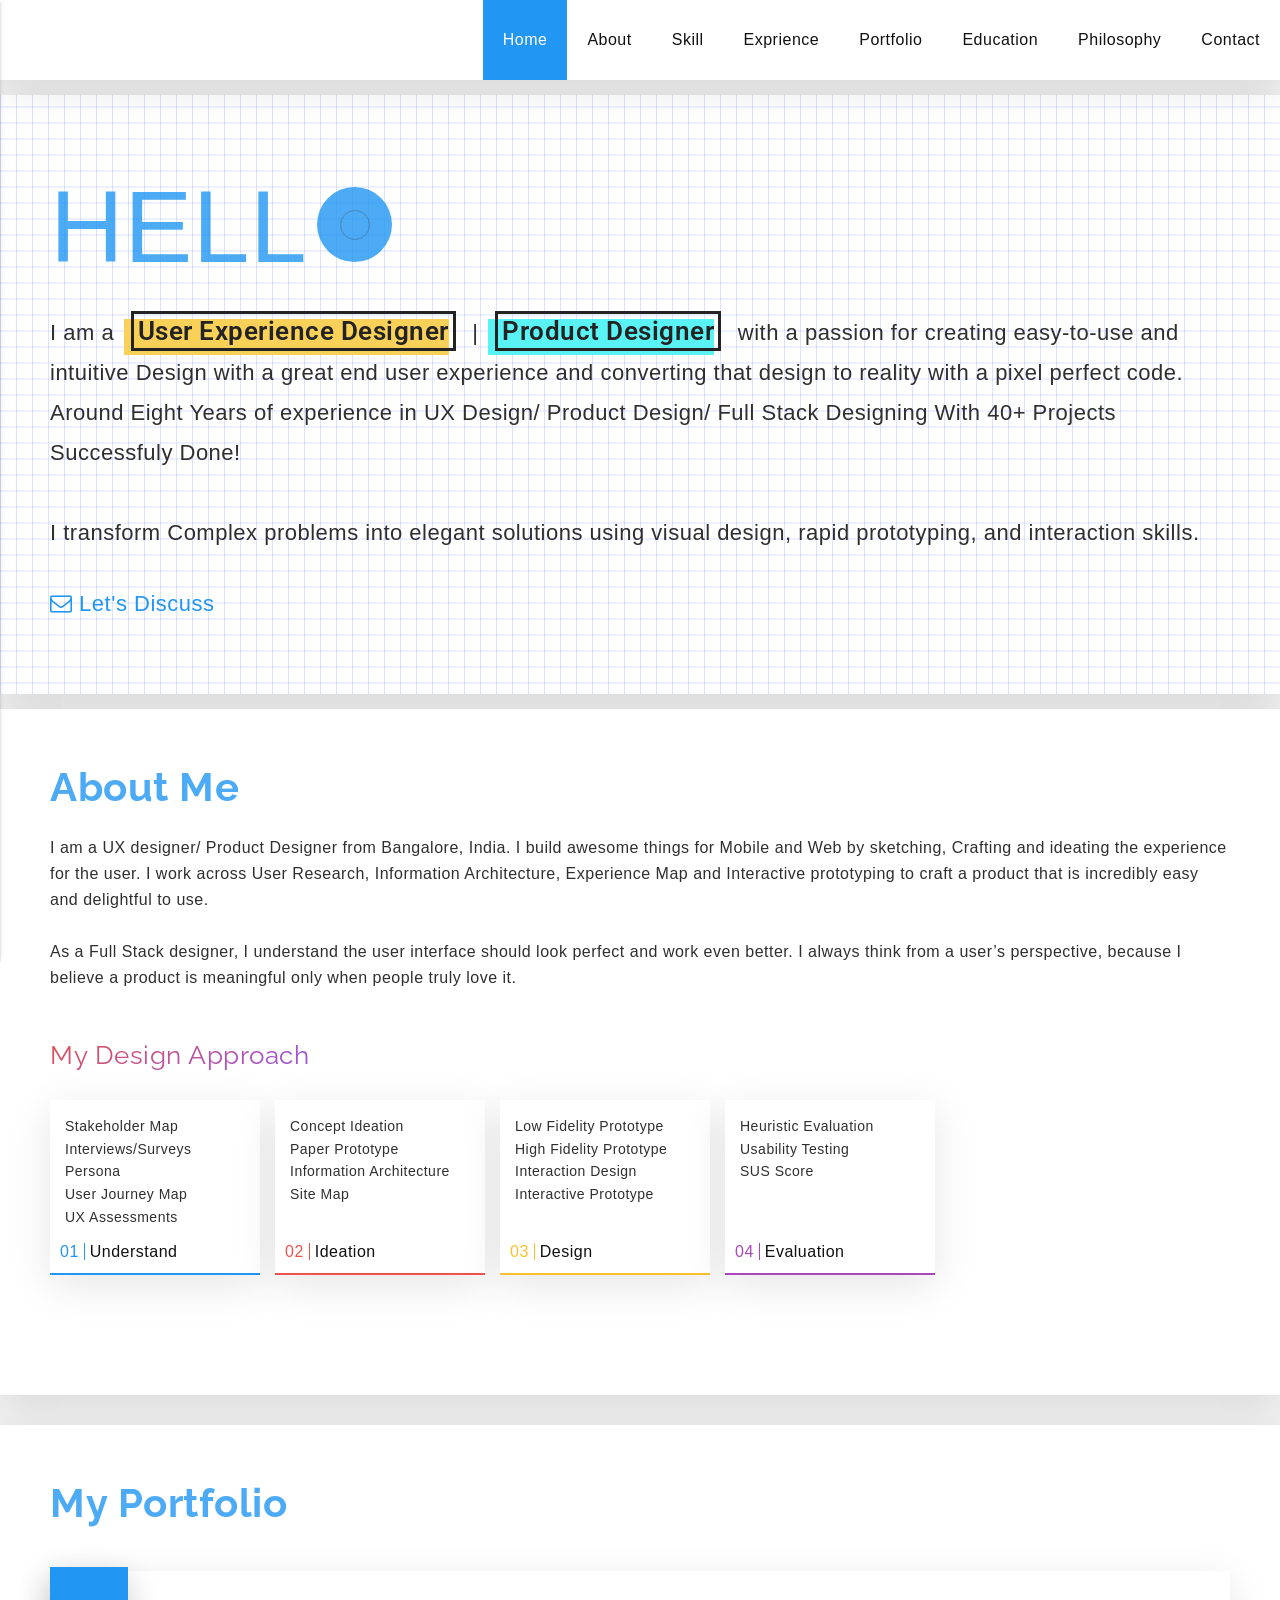
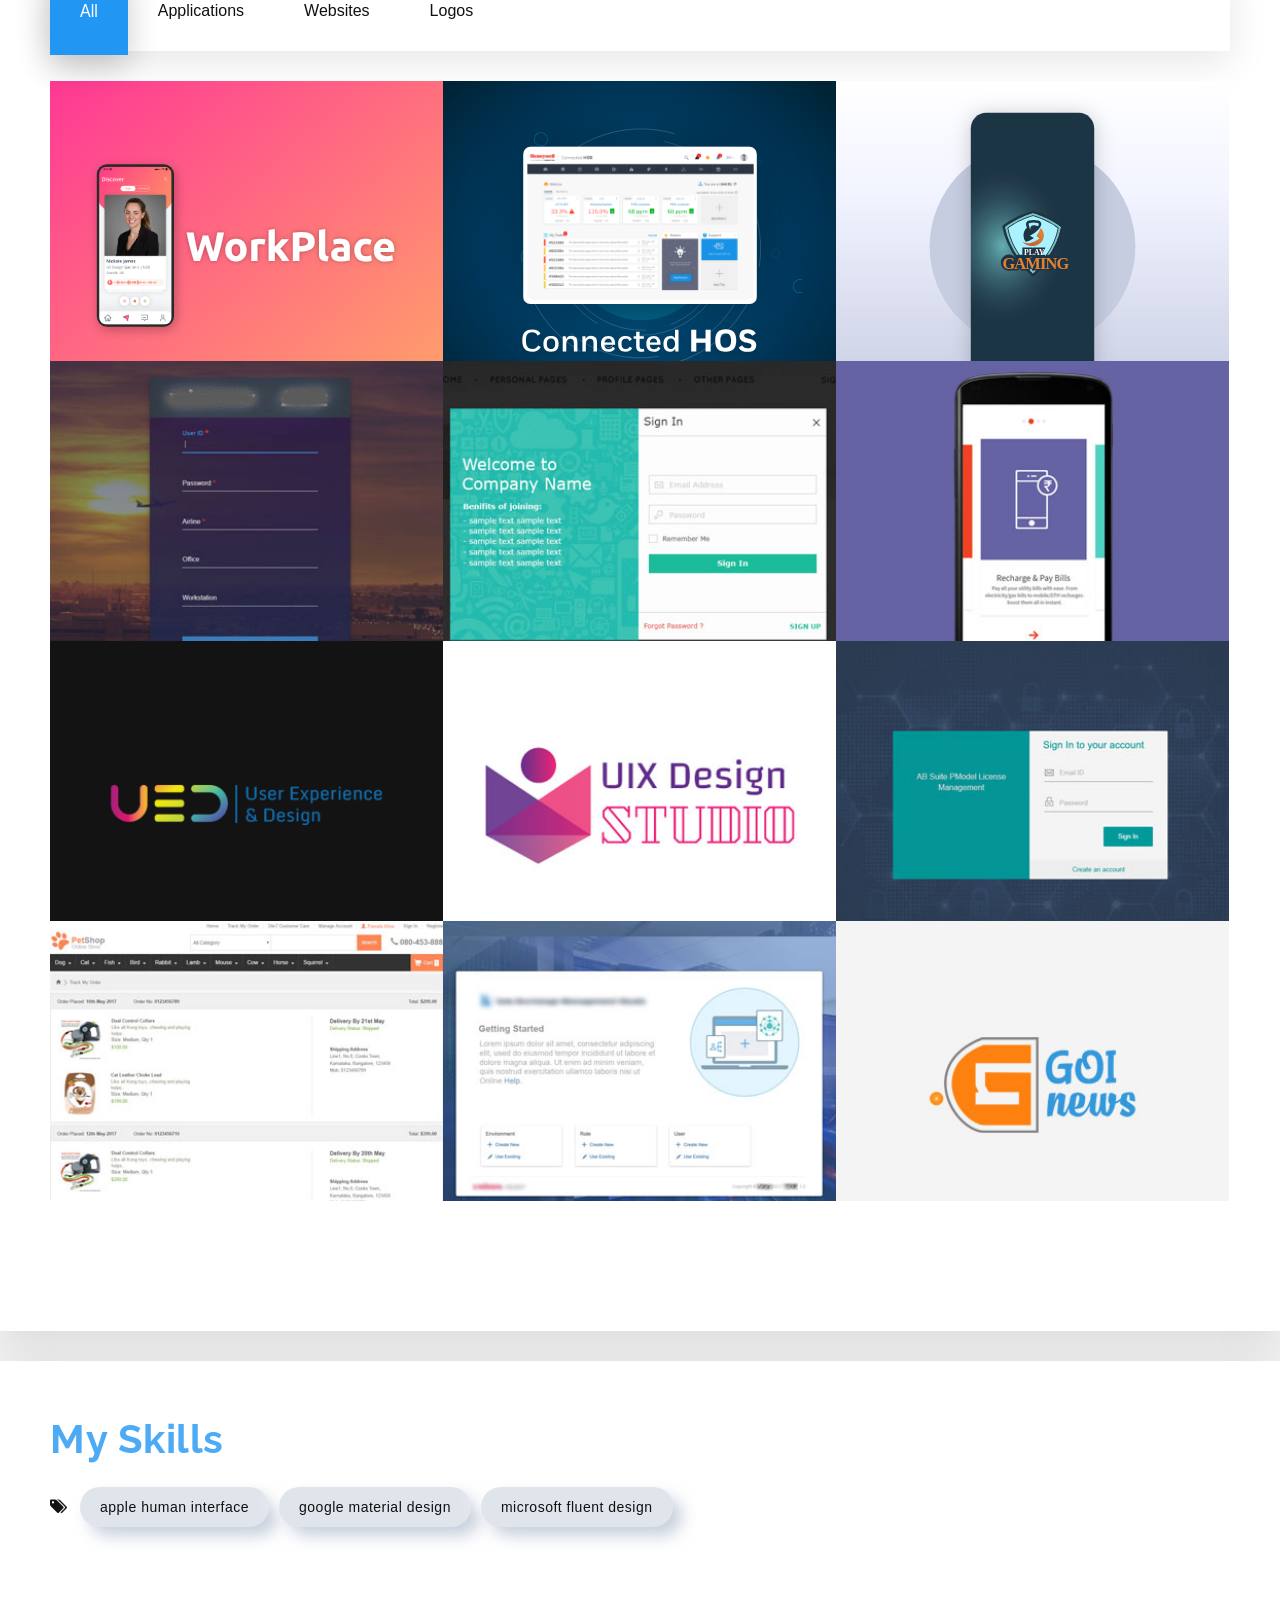
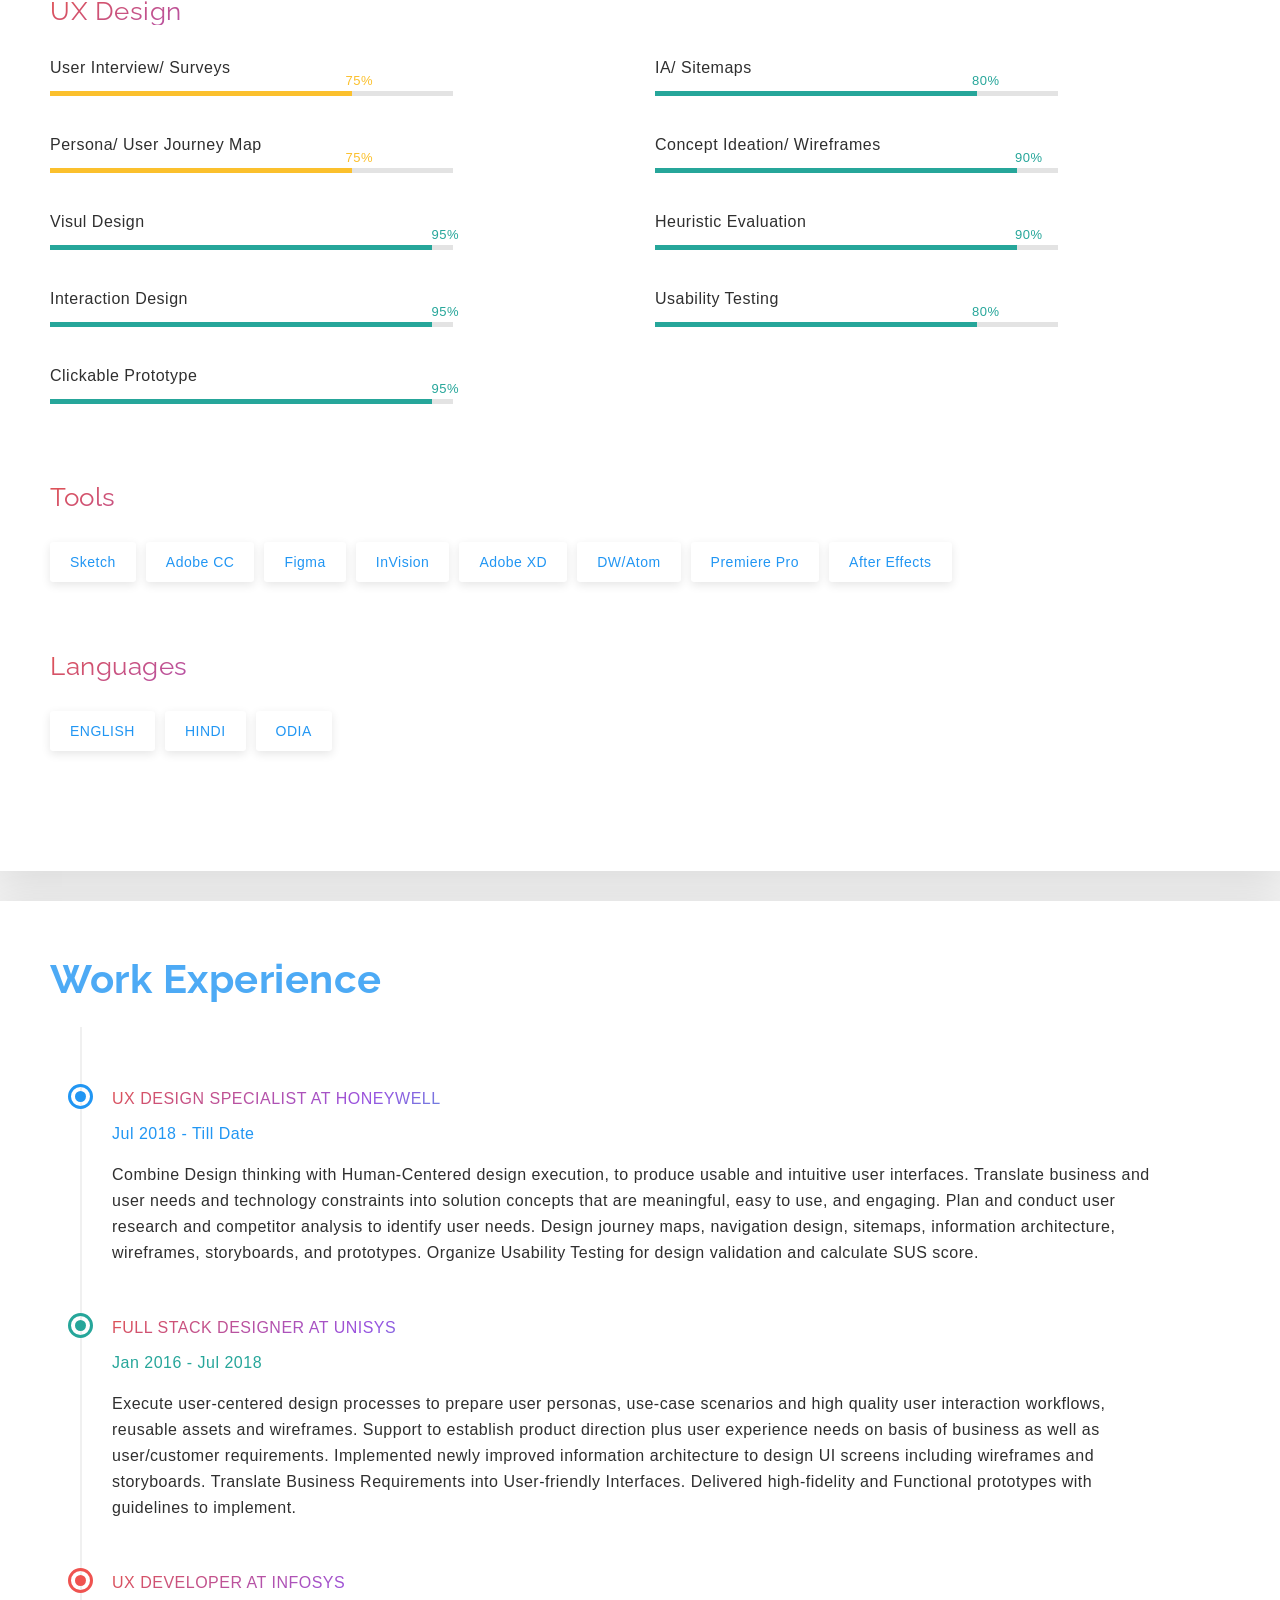
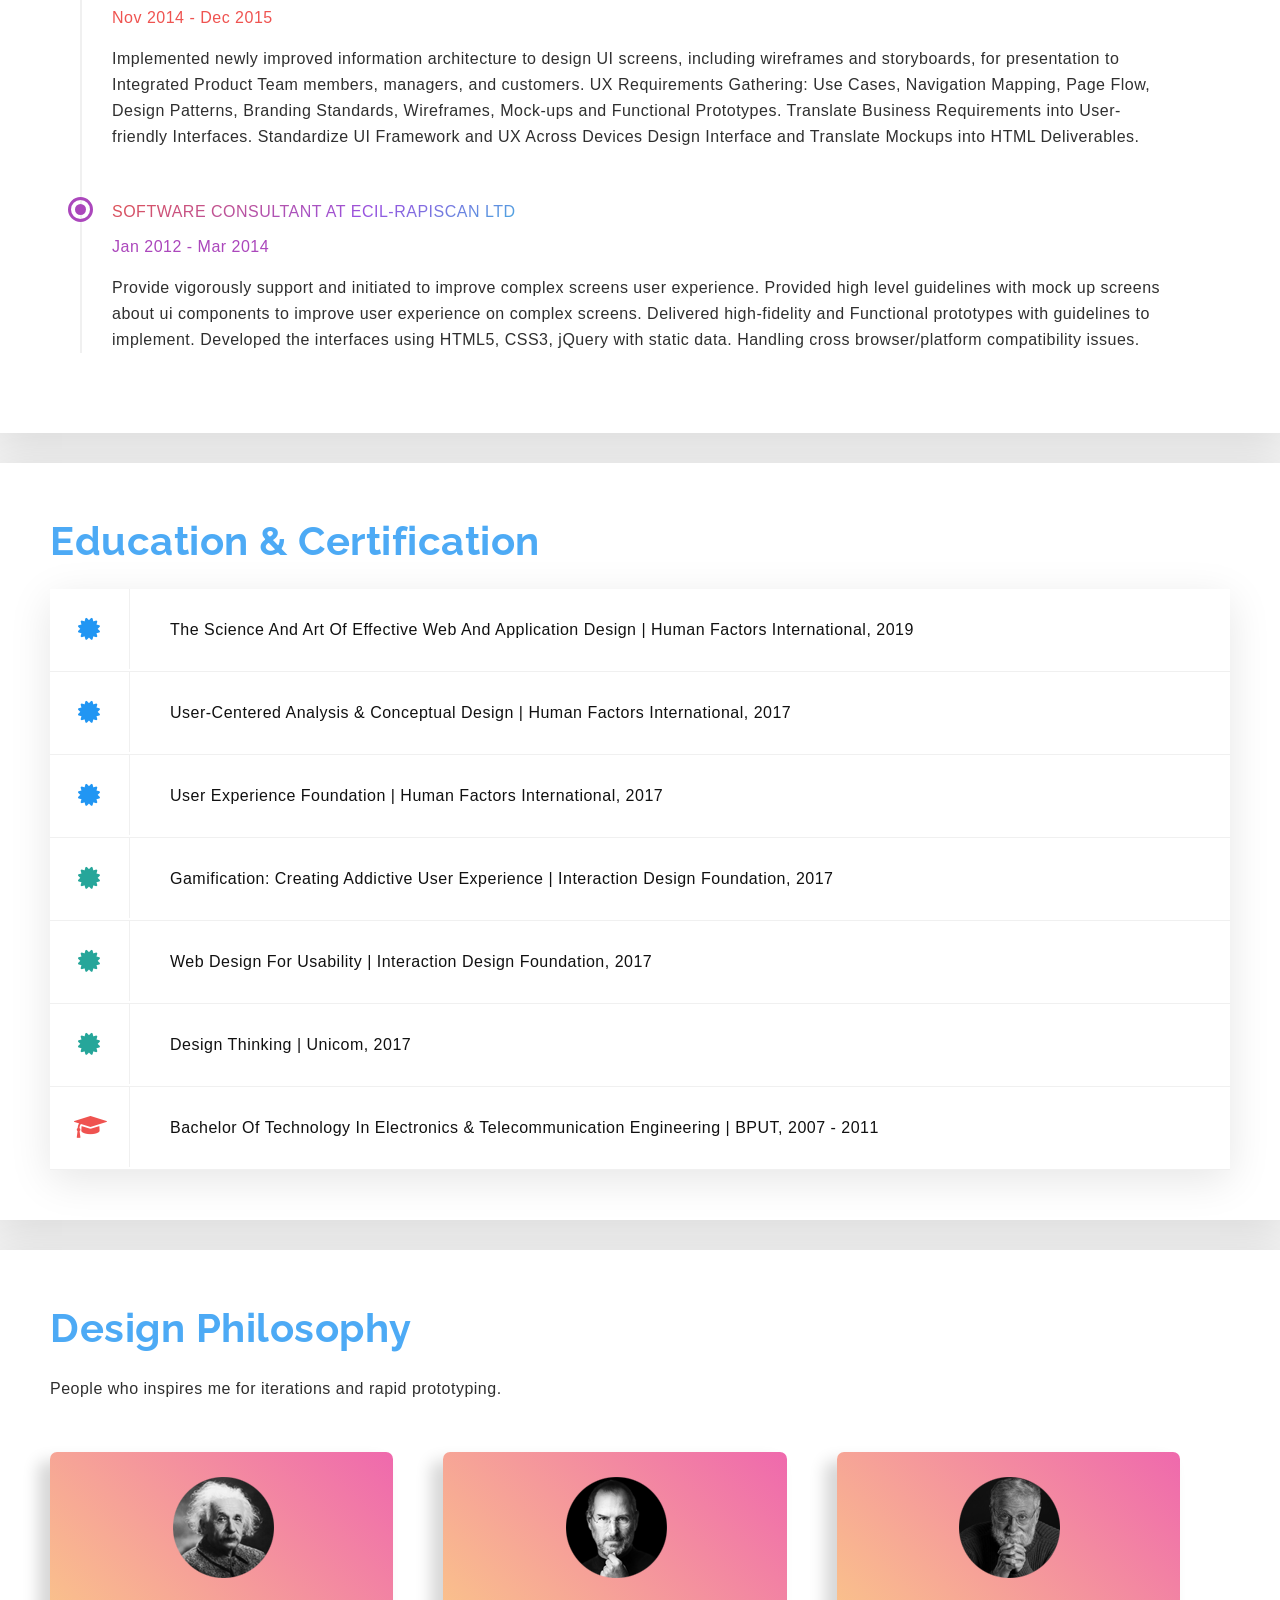
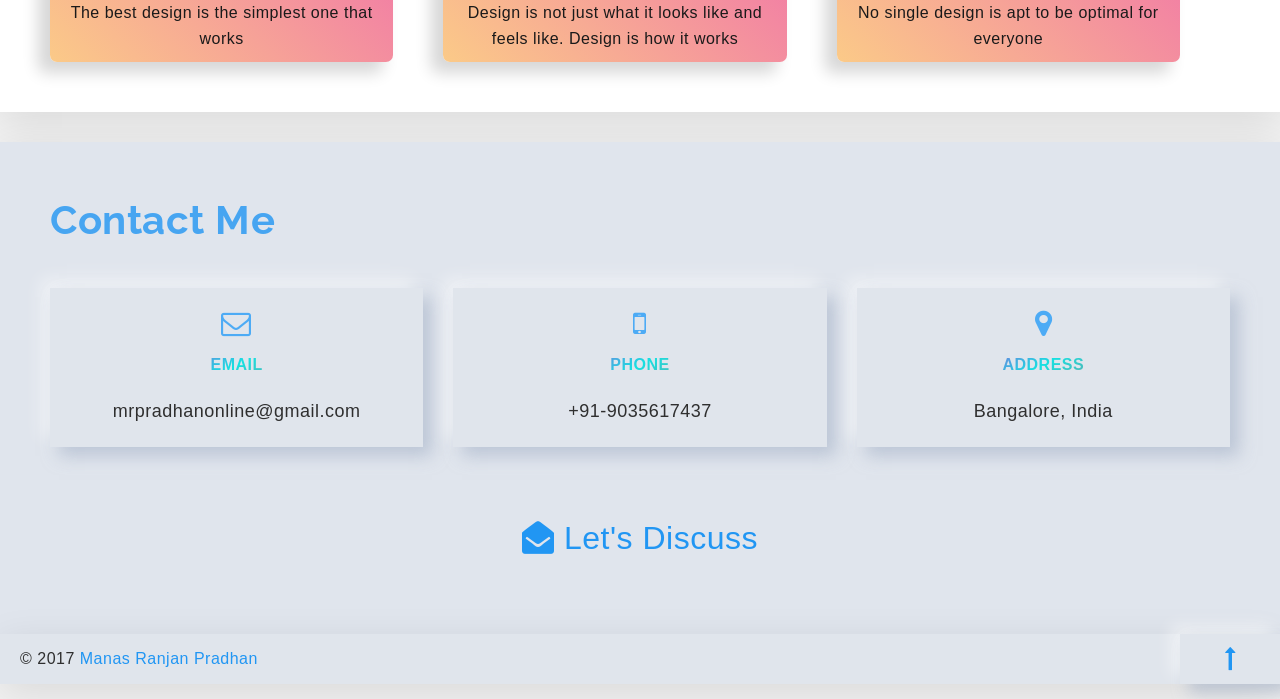
==== index.html @ 52dc9d94 "skills update" ====
<!DOCTYPE html>
<html lang="en">
<head>
	<meta http-equiv="Content-Type" content="text/html; charset=UTF-8">
	<meta name="description" content="Manas R Pradhan Portfolio">
  <meta name="keywords" content="Manas Ranjan Pradhan, Manas, UX Designer, Full Stack Designer, Manas R Portfolio">
  <meta name="author" content="Manas Ranjan Pradhan">
	<meta http-equiv="X-UA-Compatible" content="IE=edge">
	<meta name="viewport" content="width=device-width, initial-scale=1">
	<meta http-equiv="imagetoolbar" content="no" />
	<title>M.R.Pradhan Portfolio</title>
	<!-- css include -->
	<link rel="stylesheet" type="text/css" href="./SourceFiles/materialize.css">
	<link rel="stylesheet" type="text/css" href="./SourceFiles/font-awesome.min.css">
	<link rel="stylesheet" type="text/css" href="./SourceFiles/owl.carousel.min.css">
	<link rel="stylesheet" type="text/css" href="./SourceFiles/owl.theme.default.min.css">
	<link rel="stylesheet" type="text/css" href="./SourceFiles/animate.css">
	<link rel="stylesheet" type="text/css" href="https://cdnjs.cloudflare.com/ajax/libs/font-awesome/4.7.0/css/font-awesome.css">
	<!-- my css include -->
	<link rel="stylesheet" type="text/css" href="./SourceFiles/reset.css">
	<link rel="stylesheet" type="text/css" href="./SourceFiles/style.css">
	<link rel="stylesheet" type="text/css" href="./SourceFiles/responsive.css">
</head>

<body class="clearfix">

	<div section-scroll="0" class="thetop"></div>
	<!-- for back to top -->
	<!-- ========== ========== fixed - left side body start ========== ========== -->
	<div class="fixed-left-side-body">
		<div class="profile">
			<div class="profile-image center-align">
				<img src="./SourceFiles/portrait.png" alt="Image">
			</div>
			<!-- /.profile-image -->

			<div class="profile-name center-align">
				<h1 class="user-name">Manas Ranjan Pradhan</h1>
				<p>
					<span class="php-color">Full Stack Designer</span> from India
				</p>
			</div>
			<!-- /.profile-name -->

			<ul class="social-btn">
				<li>
					<a href="https://www.instagram.com/mrp.string" target="_blank">
						<i class="fa fa-instagram" aria-hidden="true"></i>
					</a>
				</li>
				<li>
					<a href="https://www.facebook.com/bimacknyas" target="_blank">
						<i class="fa fa-facebook" aria-hidden="true"></i>
					</a>
				</li>
				<li>
					<a href="https://www.youtube.com/channel/UCFJLt5IKzErg8eLYUof6HFw" target="_blank">
						<i class="fa fa-youtube" aria-hidden="true"></i>
					</a>
				</li>

				<li>
					<a href="https://www.linkedin.com/in/mrpradhan/" target="_blank">
						<i class="fa fa-linkedin" aria-hidden="true"></i>
					</a>
				</li>

				<li>
					<a href="http://github.com/bimacknyas" target="_blank">
						<i class="fa fa-github" aria-hidden="true"></i>
					</a>
				</li>

				<li>
					<a href="https://codepen.io/mrmrp/" target="_blank">
						<i class="fa fa-codepen" aria-hidden="true"></i>
					</a>
				</li>
			</ul>
			<!-- /.discription -->
			<div class="cv-btn">
				<a href="./SourceFiles/M.R.PradhanResume.pdf" download="M.R.Pradhan Resume.pdf" class="custom-btn waves-effect waves-light secondaryBtn">
					<i class="fa fa-download" aria-hidden="true"></i>
					download cv
				</a>
			</div>
		</div>
		<!-- /.profile -->
	</div>
	<!-- /.fixed-left-side-body -->
	<!-- ========== ========== fixed - left side body end ========== ========== -->


	<!-- ========== ========== right side body start ========== ========== -->
	<div class="right-side-body">

		<!-- ==================== header-section start ==================== -->
		<header id="header-section" class="header-section mb15 clearfix">
		<div class="">
			<nav class="main-nav">
				<div class="nav-wrapper main-nav-wrapper">
					<!-- <div class="wrapStage widthChg">
						<div class="stage">
							<div class="wrapper">
									<div class="slash"></div>
									<div class="sides">
											<div class="side"></div>
											<div class="side"></div>
											<div class="side"></div>
											<div class="side"></div>
									</div>
									<div class="text">
											<div class="text--backing">MRP</div>
											<div class="text--left">
													<div class="inner">MRP</div>
											</div>
											<div class="text--right">
													<div class="inner">MRP</div>
											</div>
									</div>
							</div>
						</div>
					</div> -->
					<ul class="alternative-menu ul-li responsive_menu_fixed menu_fixed">

						<!--<li class="alt-search-area">
							<form action="http://www.webstrot.com/html/tm/hello/01_hello_light/index.html#">
								<input class="alternative-search" type="search" placeholder="search">
								<button><i class="fa fa-search"></i></button>
							</form>
						</li>-->
						<li>
							<div class="wrapStage widthChg">
								<div class="stage">
									<div class="wrapper">
											<div class="slash"></div>
											<div class="sides">
													<div class="side"></div>
													<div class="side"></div>
													<div class="side"></div>
													<div class="side"></div>
											</div>
											<div class="text">
													<div class="text--backing">MRP</div>
													<div class="text--left">
															<div class="inner">MRP</div>
													</div>
													<div class="text--right">
															<div class="inner">MRP</div>
													</div>
											</div>
									</div>
								</div>
							</div>
						</li>
						<li class="side-menu-btn right">
							<a href="#" class="button-collapse waves-effect default" data-activates="mobile-demo">
								<i class="fa fa-bars" aria-hidden="true"></i>
							</a>
						</li>
					</ul>
					<!-- /.alternative-menu -->
				<div class=" hello_icon_menu hello_single_index_menu1">
					<ul class="ul-li-block side-nav" id="mobile-demo" style="transform: translateX(-100%);">

						<li class="sn-user active">
							<span class="sn-user-img">
								<img src="./SourceFiles/smallImage.jpg" alt="Image">
							</span>
							<span class="sn-user-name">
								Manas R Pradhan
							</span>
							<a href="./SourceFiles/M.R.PradhanResume.pdf" download="M.R.PradhanResume.pdf" class="sn-cv-link common-color">download cv</a>
						</li>
						<!-- /.sn-user -->

						<li class="sn-item">
							<a href="0" class="waves-effect">
								<i class="fa fa-home" aria-hidden="true"></i>
								Home
							</a>
						</li>
						<li class="sn-item">
							<a href="1" class="waves-effect">
								<i class="fa fa-user" aria-hidden="true"></i>
								About
							</a>
						</li>
						<li class="sn-item">
							<a href="2" class="waves-effect">
								<i class="fa fa-pencil" aria-hidden="true"></i>
								Skills
							</a>
						</li>
						<li class="sn-item">
							<a href="3" class="waves-effect">
								<i class="fa fa-id-badge" aria-hidden="true"></i>
								Experience
							</a>
						</li>
						<li class="sn-item">
							<a href="4" class="waves-effect">
								<i class="fa fa-briefcase" aria-hidden="true"></i>
								Portfolio
							</a>
						</li>
						<li class="sn-item">
							<a href="5" class="waves-effect">
								<i class="fa fa-graduation-cap" aria-hidden="true"></i>
								Education
							</a>
						</li>
						<li class="sn-item">
							<a href="6" class="waves-effect">
								<i class="fa fa-quote-left" aria-hidden="true"></i>
								Philosophy
							</a>
						</li>
						<li class="sn-item">
							<a href="7" class="waves-effect">
								<i class="fa fa-envelope" aria-hidden="true"></i>
								Contact
							</a>
						</li>
					</ul>
				</div>
					<div class="hello_main_navigation hello_single_index_menu2">
						<ul id="nav-mobile" class="right main-nav-ul">
							<li class="active"><a href="0" class="nav-mobile">home</a></li>
							<li class=""><a href="1" class="waves-effect default">about</a></li>
							<li class=""><a href="2" class="waves-effect default">skill</a></li>
							<li class=""><a href="3" class="waves-effect default">exprience</a></li>
							<li class=""><a href="4" class="waves-effect default">portfolio</a></li>
							<li class=""><a href="5" class="waves-effect default">education</a></li>
							<li class=""><a href="6" class="waves-effect default">philosophy</a></li>
							<li class=""><a href="7" class="waves-effect default">contact</a></li>
							<!--<li>
								<a href="http://www.webstrot.com/html/tm/hello/01_hello_light/0" class="waves-effect default cd-search-trigger">
									<i class="fa fa-search" aria-hidden="true"></i>
								</a>
							</li>-->
						</ul>
					</div>

					<!-- /.main-nav-ul -->
				<div class="hello_menu_fixed_main_wrapper show" style="display: none;">
					<div class="row">
						<!-- <div class="col-lg-3 col-md-3 col-sm-3 col-xs-12">
							<div class="wrapStage">
								<div class="stage">
							    <div class="wrapper">
							        <div class="slash"></div>
							        <div class="sides">
							            <div class="side"></div>
							            <div class="side"></div>
							            <div class="side"></div>
							            <div class="side"></div>
							        </div>
							        <div class="text">
							            <div class="text--backing">MRP</div>
							            <div class="text--left">
							                <div class="inner">MRP</div>
							            </div>
							            <div class="text--right">
							                <div class="inner">MRP</div>
							            </div>
							        </div>
							    </div>
								</div>
							</div>
						</div> -->
						<div class="col-lg-9 col-md-9 col-sm-9 col-xs-12">
							<div class="hello_fixed_nav_wrapper hello_single_index_menu3">
								<ul class="hello_nav_fixed">
									<li class="active"><a href="0" class="nav-mobile">home</a></li>
									<li class=""><a href="1" class="waves-effect default">about</a></li>
									<li class=""><a href="2" class="waves-effect default">skill</a></li>
									<li class=""><a href="3" class="waves-effect default">exprience</a></li>
									<li class=""><a href="4" class="waves-effect default">portfolio</a></li>
									<li class=""><a href="5" class="waves-effect default">education</a></li>
									<li class=""><a href="6" class="waves-effect default">Philosophy</a></li>
									<li class=""><a href="7" class="waves-effect default">contact</a></li>
									<!--<li>
										<a href="http://www.webstrot.com/html/tm/hello/01_hello_light/0" class="waves-effect default cd-search-trigger">
											<i class="fa fa-search" aria-hidden="true"></i>
										</a>
									</li>-->
								</ul>
							</div>
						</div>
					</div>
				</div>
			</div>
				<!-- /.main-nav-wrapper -->
			</nav>
			</div>

		</header>
		<!-- /#header-section -->
		<!-- ==================== header-section end ==================== -->





		<!-- ==================== main-hero-section start ==================== -->
		<section class="heroSection sec-p100-bg-bs mb15 clearfix">
			<div class="helloWrap">
			<div class="">HELL</div>
			<div id="wrap">
				<div id="wrap-inner">
					<i></i>
				</div>
			</div>
			</div>
			<div class="desc">
			I am a <span class="btnYlw">User Experience Designer</span> | <span class="btnRed">Product Designer</span> with a passion for creating easy-to-use and intuitive Design with a great end user experience and converting that design to reality with a pixel perfect code. Around Eight Years of experience in UX Design/ Product Design/ Full Stack Designing With 40+ Projects Successfuly Done!
			<br/><br/>I transform Complex problems into elegant solutions using visual design, rapid prototyping, and interaction skills.
			<div class="hireBtn">
				<a href="mailto:mrpradhanonline@gmail.com?Subject=Job%20opportunity" target="_top" class="hire-me waves-effect">
					<i class="fa fa-envelope-o" aria-hidden="true"></i> Let's Discuss
				</a>
			</div>
			</div>
		</section>
		<!-- ==================== main-hero-section end ==================== -->




		<!-- ==================== aboutme-section start ==================== -->
		<section section-scroll="1" class="aboutme-section sec-p100-bg-bs mb-30 clearfix" id="about">
			<div class="Section-title">
				<h2>
					about me
				</h2>
				<span>about me</span>
				<p>I am a UX designer/ Product Designer from Bangalore, India. I build awesome things for Mobile and Web by sketching, Crafting and ideating the experience for the user. I work across User Research, Information Architecture, Experience Map and Interactive prototyping to craft a product that is incredibly easy and delightful to use.
				</p><br/>
				<p>As a Full Stack designer, I understand the user interface should look perfect and work even better. I always think from a user’s perspective, because I believe a product is meaningful only when people truly love it.
				</p>
			</div>
			<!-- /.Section-title -->
			<h5 class="title">My Design Approach</h5>
			<div class="personal-details-area">
				<div class="row">
					<div class="col l12 m12 s12">
						<div class="personal-details-left">
							<ul class="service-list ul-li">
								<li class="logodesign">
									<p class="service-list">Stakeholder Map</p>
									<p class="service-list">Interviews/Surveys</p>
									<p class="service-list">Persona</p>
									<p class="service-list">User Journey Map</p>
									<p class="service-list">UX Assessments</p>
									<span class="service-name"><span class="step">01</span> Understand</span>
								</li>
								<li class="website">
									<p class="service-list">Concept Ideation</p>
									<p class="service-list">Paper Prototype</p>
									<p class="service-list">Information Architecture</p>
									<p class="service-list">Site Map</p>
									<span class="service-name"><span class="step">02</span> Ideation</span>
								</li>
								<li class="softwares">
									<p class="service-list">Low Fidelity Prototype</p>
									<p class="service-list">High Fidelity Prototype</p>
									<p class="service-list">Interaction Design</p>
									<p class="service-list">Interactive Prototype</p>
									<span class="service-name"><span class="step">03</span> Design</span>
								</li>
								<li class="applications">
									<p class="service-list">Heuristic Evaluation </p>
									<p class="service-list">Usability Testing</p>
									<p class="service-list">SUS Score</p>
									<span class="service-name"><span class="step">04</span> Evaluation</span>
								</li>
							</ul>
							<!-- /.service-list -->
						</div>
						<!-- /.personal-details-left -->
					</div>

				</div>
				<!-- row -->
			</div>
		</section>
		<!-- /.aboutme-section -->
		<!-- ==================== aboutme-section end ==================== -->

		<!-- ==================== my-portfolio-section start ==================== -->
		<section section-scroll="4" class="my-portfolio-section sec-p100-bg-bs mb-30 clearfix" id="portfolio">

			<div class="Section-title">
				<h2>
					My Portfolio
				</h2>
				<span>My Portfolio</span>
			</div>
			<!-- /.Section-title -->

			<div class="portfolio-area">

				<div id="filters" class="button-group">
					<button class="button waves-effect default is-checked" data-filter="*">all</button>
					<button class="button waves-effect default" data-filter=".alkali, .alkaline-earth">applications</button>
					<button class="button waves-effect default" data-filter=".transition">websites</button>
					<button class="button waves-effect default" data-filter=".metal">logos</button>
					<!--<button class="button waves-effect default" data-filter=":not(.transition)">softwars</button>-->

				</div>

				<div class="grid">
					<div class="element-item alkali metal" data-category="alkali">
						<div class="ei-child">
							<img src="./SourceFiles/WPThumbnail.svg" alt="Image">
							<a href="#workplace" class="more waves-effect waves-light modal-trigger">
								<i class="fa fa-plus" aria-hidden="true"></i>
							</a>
						</div>
					</div>
					<div class="element-item alkali metal" data-category="alkali">
						<div class="ei-child">
							<img src="./SourceFiles/HOSThumbnail.svg" alt="Image">
							<a href="#HOS" class="more waves-effect waves-light modal-trigger">
								<i class="fa fa-plus" aria-hidden="true"></i>
							</a>
						</div>
					</div>
					<div class="element-item alkali metal" data-category="alkali">
						<div class="ei-child">
							<img src="./SourceFiles/GamePlayThumbnail.svg" alt="Image">
							<a href="#GamePlay" class="more waves-effect waves-light modal-trigger">
								<i class="fa fa-plus" aria-hidden="true"></i>
							</a>
						</div>
					</div>
					<div class="element-item alkali metal" data-category="alkali">
						<div class="ei-child">
							<img src="./SourceFiles/img-7.jpg" alt="Image">
							<a href="#aircore" class="more waves-effect waves-light modal-trigger">
								<i class="fa fa-plus" aria-hidden="true"></i>
							</a>
						</div>
					</div>
					<div class="element-item alkali" data-category="post-transition">
						<div class="ei-child">
							<img src="./SourceFiles/img-3.jpg" alt="Image">
							<a href="#tax" class="more waves-effect waves-light modal-trigger">
								<i class="fa fa-plus" aria-hidden="true"></i>
							</a>
						</div>
					</div>
					<div class="element-item alkali" data-category="post-transition">
						<div class="ei-child">
							<img src="./SourceFiles/img-4.jpg" alt="Image">
							<a href="#udio" class="more waves-effect waves-light modal-trigger">
								<i class="fa fa-plus" aria-hidden="true"></i>
							</a>
						</div>
					</div>
					<div class="element-item metal" data-category="transition">
						<div class="ei-child">
							<img src="./SourceFiles/img-1.jpg" alt="Image">
							<a href="#ued" class="more waves-effect waves-light modal-trigger">
								<i class="fa fa-plus" aria-hidden="true"></i>
							</a>
						</div>
					</div>
					<div class="element-item transition metal" data-category="transition">
						<div class="ei-child">
							<img src="./SourceFiles/img-5.jpg" alt="Image">
							<a href="#uix" class="more waves-effect waves-light modal-trigger">
								<i class="fa fa-plus" aria-hidden="true"></i>
							</a>
						</div>
					</div>
					<div class="element-item alkali" data-category="alkali">
						<div class="ei-child">
							<img src="./SourceFiles/img-6.jpg" alt="Image">
							<a href="#pmodel" class="more waves-effect waves-light modal-trigger">
								<i class="fa fa-plus" aria-hidden="true"></i>
							</a>
						</div>
					</div>
					<div class="element-item alkali metal transition" data-category="alkali">
						<div class="ei-child">
							<img src="./SourceFiles/img-8.jpg" alt="Image">
							<a href="#petshop" class="more waves-effect waves-light modal-trigger">
								<i class="fa fa-plus" aria-hidden="true"></i>
							</a>
						</div>
					</div>
					<div class="element-item transition metal" data-category="post-transition">
						<div class="ei-child">
							<img src="./SourceFiles/img-9.jpg" alt="Image">
							<a href="#dems" class="more waves-effect waves-light modal-trigger">
								<i class="fa fa-plus" aria-hidden="true"></i>
							</a>
						</div>
					</div>
					<div class="element-item transition metal" data-category="metalloid">
						<div class="ei-child">
							<img src="./SourceFiles/img-2.jpg" alt="Image">
							<a href="#goi" class="more waves-effect waves-light modal-trigger">
								<i class="fa fa-plus" aria-hidden="true"></i>
							</a>
						</div>
					</div>
				</div>
				<!-- /.grid -->

				<!--Start: Popup -->
				<div id="workplace" class="modal modal-fixed-footer">
					<div class="modal-content loader">
						<div class="wrkpcBck"></div>
					</div>
					<div class="modal-footer">
						<a href="#!" class="modal-action modal-close waves-effect waves-green btn-flat ">Close</a>
					</div>
				</div>
				<div id="HOS" class="modal modal-fixed-footer">
					<div class="modal-content loader">
						<div class="HOSBck"></div>
					</div>
					<div class="modal-footer">
						<a href="#!" class="modal-action modal-close waves-effect waves-green btn-flat ">Close</a>
					</div>
				</div>
				<div id="GamePlay" class="modal modal-fixed-footer">
					<div class="modal-content loader">
						<div class="GamePlayBck"></div>
					</div>
					<div class="modal-footer">
						<a href="#!" class="modal-action modal-close waves-effect waves-green btn-flat ">Close</a>
					</div>
				</div>
				<div id="ued" class="modal modal-fixed-footer">
					<div class="modal-content">
						<h5>User Experience & Design Team Portal</h5>
						<p class="pt10">Branding | Inormation Architecture | Visual Design | UI Developement | Sharepoint</p>
						<div>
							<h5 class="title">Brand Design</h5>
							<img src="SourceFiles/portfolio/ued1.png" alt="ued logo" galleryimg="no" />
							<h5 class="title">Visual Design</h5>
							<img src="SourceFiles/portfolio/ued2.png" alt="ued portal"/>
						</div>
					</div>
					<div class="modal-footer">
						<a href="#!" class="modal-action modal-close waves-effect waves-green btn-flat ">Close</a>
					</div>
				</div>

				<div id="goi" class="modal modal-fixed-footer">
					<div class="modal-content">
						<h5>GOI News Portal</h5>
						<p class="pt10">Branding | Inormation Architecture | Wordpress</p>
						<div>
							<h5 class="title">Brand Design</h5>
							<img src="SourceFiles/portfolio/goi1.png" alt="goi logo"/>
							<h5 class="title">Wordpress Developement</h5>
							<img src="SourceFiles/portfolio/goi2.png" alt="goi portal"/>
						</div>
					</div>
					<div class="modal-footer">
						<a href="#!" class="modal-action modal-close waves-effect waves-green btn-flat ">Close</a>
					</div>
				</div>

				<div id="tax" class="modal modal-fixed-footer">
					<div class="modal-content">
						<h5>Tax Portal</h5>
						<p class="pt10">Competative Research | Inormation Architecture | Persona | User Journey Map | Low Fidelity Prototype | Visual Design</p>
						<div>
							<h5 class="title">Visual Designs</h5>
							<img src="SourceFiles/portfolio/tax1.jpg" alt="goi logo"/>
							<img src="SourceFiles/portfolio/tax2.jpg" alt="goi logo"/>
							<img src="SourceFiles/portfolio/tax3.jpg" alt="goi logo"/>
							<img src="SourceFiles/portfolio/tax4.jpg" alt="goi logo"/>
							<img src="SourceFiles/portfolio/tax5.jpg" alt="goi logo"/>
						</div>
					</div>
					<div class="modal-footer">
						<a href="#!" class="modal-action modal-close waves-effect waves-green btn-flat ">Close</a>
					</div>
				</div>

				<div id="udio" class="modal modal-fixed-footer">
					<div class="modal-content">
						<h5>Tax Portal</h5>
						<p class="pt10">Competative Research | Site Map | Low Fidelity Prototype | Visual Design | Mobile</p>
						<div>
							<h5 class="title">Visual Designs</h5>
							<img src="SourceFiles/portfolio/udio1.jpg" alt="udio"/>
							<img src="SourceFiles/portfolio/udio2.jpg" alt="udio"/>
							<img src="SourceFiles/portfolio/udio3.jpg" alt="udio"/>
						</div>
					</div>
					<div class="modal-footer">
						<a href="#!" class="modal-action modal-close waves-effect waves-green btn-flat ">Close</a>
					</div>
				</div>

				<div id="uix" class="modal modal-fixed-footer">
					<div class="modal-content">
						<h5>Tax Portal</h5>
						<p class="pt10">Competative Research | Site Map | Low Fidelity Prototype | Visual Design | UI Developement</p>
						<div>
							<h5 class="title">Brand Design</h5>
							<img src="SourceFiles/portfolio/uix1.png" alt="goi logo"/>
							<h5 class="title">Visual Designs</h5>
							<img src="SourceFiles/portfolio/uix2.png" alt="udio"/>
						</div>
					</div>
					<div class="modal-footer">
						<a href="#!" class="modal-action modal-close waves-effect waves-green btn-flat ">Close</a>
					</div>
				</div>

				<div id="pmodel" class="modal modal-fixed-footer">
					<div class="modal-content">
						<h5>PModel</h5>
						<p class="pt10">Competative Research | Inormation Architecture | Persona | User Journey Map | Low Fidelity Prototype | Visual Design | Responsive Design</p>
						<div>
							<h5 class="title">Visual Designs</h5>
							<img src="SourceFiles/portfolio/pmodel1.png" alt="udio"/>
							<img src="SourceFiles/portfolio/pmodel2.png" alt="udio"/>
							<img src="SourceFiles/portfolio/pmodel3.png" alt="udio"/>
							<img src="SourceFiles/portfolio/pmodel4.png" alt="udio"/>
						</div>
					</div>
					<div class="modal-footer">
						<a href="#!" class="modal-action modal-close waves-effect waves-green btn-flat ">Close</a>
					</div>
				</div>

				<div id="petshop" class="modal modal-fixed-footer">
					<div class="modal-content">
						<h5>Petshop Ecommerce</h5>
						<p class="pt10">Competative Research | Visual Design | Responsive Design</p>
						<div>
							<h5 class="title">Visual Design</h5>
							<img src="SourceFiles/portfolio/petshop.jpg" alt="udio"/>
						</div>
					</div>
					<div class="modal-footer">
						<a href="#!" class="modal-action modal-close waves-effect waves-green btn-flat ">Close</a>
					</div>
				</div>

				<div id="dems" class="modal modal-fixed-footer">
					<div class="modal-content">
						<h5>DEMS</h5>
						<p class="pt10">Competative Research| wireframes | Visual Design | Responsive Design</p>
						<div>
							<h5 class="title">Visual Design</h5>
							<img src="SourceFiles/portfolio/dems.jpg" alt="dems"/>
						</div>
					</div>
					<div class="modal-footer">
						<a href="#!" class="modal-action modal-close waves-effect waves-green btn-flat ">Close</a>
					</div>
				</div>

				<div id="aircore" class="modal modal-fixed-footer">
					<div class="modal-content">
						<h5>PModel</h5>
						<p class="pt10">Competative Research | Use Case | Persona | User Journey Map | Low Fidelity Prototype | Visual Design</p>
						<div>
							<h5 class="title">Use Case</h5>
							<img src="SourceFiles/portfolio/aircore1.png" alt="udio"/>
							<h5 class="title">Low Fidelity Prototype</h5>
							<img src="SourceFiles/portfolio/aircore2.png" alt="udio"/>
							<h5 class="title">Visual Designs</h5>
							<img src="SourceFiles/portfolio/aircore3.png" alt="udio"/>
							<img src="SourceFiles/portfolio/aircore4.png" alt="udio"/>
						</div>
					</div>
					<div class="modal-footer">
						<a href="#!" class="modal-action modal-close waves-effect waves-green btn-flat ">Close</a>
					</div>
				</div>
				<!--End: Popup -->

			</div>
			<!-- /.portfolio-area -->

		</section>
		<!-- /.my-portfolio-section -->
		<!-- ==================== my-portfolio-section end ==================== -->

		<!-- ==================== my-skill-section start ==================== -->
		<section section-scroll="2" class="my-skill-section sec-p100-bg-bs mb-30 clearfix" id="skill">
			<div class="Section-title">
				<h2>
					My Skills
				</h2>
				<span>My Skills</span>
			</div>
			<!-- /.Section-title -->

			<div class="professional-skills-area">
				<ul class="tabs skills-tab ul-li">
					<li class="tab tag-item tag-icon">
						<i class="fa fa-tags" aria-hidden="true"></i>
					</li>
					<li class="tab tag-item"><a href="#" class="active">Apple Human Interface</a></li>
					<li class="tab tag-item"><a href="#">Google Material Design</a></li>
					<li class="tab tag-item"><a href="#">Microsoft Fluent Design</a></li>
				</ul>
				<div>
					<h5 class="title">UX Design</h5>

					<div class="skill_progress">

						<div class="row">
							<div class="col l6 m6 s12">
								<div class="single_experties">
									<div class="skilled-tittle">User Interview/ Surveys</div>
									<div class="progress">
										<div class="progress-bar photoshop-bg wow Rx-width-75 animated" role="progressbar" data-wow-duration="0.5s" data-wow-delay=".5s" aria-valuenow="0" aria-valuemin="0" aria-valuemax="100">
											<span class="photoshop-color">75%</span>
										</div>
									</div>
								</div>
								<!-- /single_experties -->
								<div class="single_experties">
									<div class="skilled-tittle">Persona/ User Journey Map</div>
									<div class="progress">
										<div class="progress-bar photoshop-bg wow Rx-width-75 animated" role="progressbar" data-wow-duration="0.5s" data-wow-delay=".5s" aria-valuenow="0" aria-valuemin="0" aria-valuemax="100">
											<span class="photoshop-color">75%</span>
										</div>
									</div>
								</div>
								<!-- /single_experties -->

								<div class="single_experties">
									<div class="skilled-tittle">Visul Design</div>
									<div class="progress">
										<div class="progress-bar jquery-bg wow Rx-width-95 animated" role="progressbar" data-wow-duration="1s" data-wow-delay=".15s" aria-valuenow="0" aria-valuemin="0" aria-valuemax="100">
											<span class="jquery-color">95%</span>
										</div>
									</div>
								</div>
								<!-- /single_experties -->

								<div class="single_experties">
									<div class="skilled-tittle">Interaction Design</div>
									<div class="progress">
										<div class="progress-bar jquery-bg wow Rx-width-95 animated" role="progressbar" data-wow-duration="1s" data-wow-delay=".15s" aria-valuenow="0" aria-valuemin="0" aria-valuemax="100">
											<span class="jquery-color">95%</span>
										</div>
									</div>
								</div>
								<!-- /single_experties -->

								<div class="single_experties">
									<div class="skilled-tittle">Clickable Prototype</div>
									<div class="progress">
										<div class="progress-bar jquery-bg wow Rx-width-95 animated" role="progressbar" data-wow-duration="1s" data-wow-delay=".15s" aria-valuenow="0" aria-valuemin="0" aria-valuemax="100">
											<span class="jquery-color">95%</span>
										</div>
									</div>
								</div>
								<!-- /single_experties -->
							</div>
							<!-- colm6 -->

							<div class="col l6 m6 s12">
								<div class="single_experties">
									<div class="skilled-tittle">IA/ Sitemaps</div>
									<div class="progress">
										<div class="progress-bar jquery-bg wow Rx-width-80 animated" role="progressbar" data-wow-duration="1.5s" data-wow-delay=".25s" aria-valuenow="0" aria-valuemin="0" aria-valuemax="100">
											<span class="jquery-color">80%</span>
										</div>
									</div>
								</div>
								<!-- /single_experties -->
								<div class="single_experties">
									<div class="skilled-tittle">Concept Ideation/ Wireframes</div>
									<div class="progress">
										<div class="progress-bar jquery-bg wow Rx-width-90 animated" role="progressbar" data-wow-duration="1.5s" data-wow-delay=".25s" aria-valuenow="0" aria-valuemin="0" aria-valuemax="100">
											<span class="jquery-color">90%</span>
										</div>
									</div>
								</div>
								<!-- /single_experties -->
								<div class="single_experties">
									<div class="skilled-tittle">Heuristic Evaluation</div>
									<div class="progress">
										<div class="progress-bar jquery-bg wow Rx-width-90 animated" role="progressbar" data-wow-duration="0.5s" data-wow-delay=".5s" aria-valuenow="0" aria-valuemin="0" aria-valuemax="100">
											<span class="jquery-color">90%</span>
										</div>
									</div>
								</div>
								<!-- /single_experties -->
								<div class="single_experties">
									<div class="skilled-tittle">Usability Testing</div>
									<div class="progress">
										<div class="progress-bar jquery-bg wow Rx-width-80 animated" role="progressbar" data-wow-duration="0.5s" data-wow-delay=".5s" aria-valuenow="0" aria-valuemin="0" aria-valuemax="100">
											<span class="jquery-color">80%</span>
										</div>
									</div>
								</div>
								<!-- /single_experties -->
							</div>
							<!-- colm6 -->
						</div>
						<!-- row -->

					</div>
					<!-- /.skill_progress -->
				</div>

			</div>
			<!-- /.professional-skills-area -->
			<div class="professional-skills-area tools">
			<h5 class="title">Tools</h5>
			<ul class="tabs skills-tab ul-li">
				<li class="tab tag-item"><a href="#">Sketch</a></li>
				<li class="tab tag-item"><a href="#" class="active">Adobe CC</a></li>
				<li class="tab tag-item"><a href="#">Figma</a></li>
				<li class="tab tag-item"><a href="#">InVision</a></li>
				<li class="tab tag-item"><a href="#">Adobe XD</a></li>
				<li class="tab tag-item"><a href="#">DW/Atom</a></li>
				<li class="tab tag-item"><a href="#">Premiere Pro</a></li>
				<li class="tab tag-item"><a href="#">After Effects</a></li>
			</ul>
			</div>

			<div class="professional-skills-area tools">
			<h5 class="title">Languages</h5>
			<ul class="tabs skills-tab ul-li">
				<li class="tab tag-item"><a href="#">ENGLISH</a></li>
				<li class="tab tag-item"><a href="#">HINDI</a></li>
				<li class="tab tag-item"><a href="#">ODIA</a></li>
			</ul>
			</div>

			<!-- <div class="languages-skills">
				<h5 class="title">languages skills</h5>
				<div class="row">
					<div class="col l6 m12 s12">
						<div class="lang-skill-right">
							<div class="skill-piechart">
								<div class="second circle"><canvas width="120" height="120"></canvas>
									<strong>ENGLISH</strong>
								</div>
							</div>
							<div class="skill-piechart">
								<div class="first circle"><canvas width="120" height="120"></canvas>
									<strong>HINDI</strong>
								</div>
							</div>
							<div class="skill-piechart">
								<div class="first circle"><canvas width="120" height="120"></canvas>
									<strong>ODIA</strong>
								</div>
							</div>
						</div>
					</div>

				</div>
			</div> -->
			<!-- /.languages-skills -->

		</section>
		<!-- /.my-skill-section -->
		<!-- ==================== my-skill-section end ==================== -->


		<!-- ==================== experience-section start ==================== -->
		<section section-scroll="3" class="experience-section sec-p100-bg-bs mb-30 clearfix" id="exprience">

			<div class="Section-title">
				<h2>
					Work Experience
				</h2>
				<span>Work Experience</span>
			</div>
			<!-- /.Section-title -->

			<div class="row">
				<div class="col l12 m12 s12">
					<div class="experience-left">
						<div class="experience-left-item-area">
							<div class="border-left">
								<div class="experience-item exp1">
									<h2 class="title">UX Design Specialist at HONEYWELL</h2>
									<ul class="post-mate ul-li">
										<li class="php-color">Jul 2018 - Till Date<!--<span class="current photoshop-bg">Current</span>--></li>
									</ul>
									<!-- /.post-mate -->
									<p>
										Combine Design thinking with Human-Centered design execution, to produce usable and intuitive user interfaces.
										Translate business and user needs and technology constraints into solution concepts that are meaningful, easy to use, and engaging.
										Plan and conduct user research and competitor analysis to identify user needs.
										Design journey maps, navigation design, sitemaps, information architecture, wireframes, storyboards, and prototypes.
										Organize Usability Testing for design validation and calculate SUS score.
									</p>
								</div>
								<div class="experience-item exp2">
									<h2 class="title">Full Stack Designer at UNISYS</h2>
									<ul class="post-mate ul-li">
										<li class="jquery-color">Jan 2016 - Jul 2018<!--<span class="current photoshop-bg">Current</span>--></li>
									</ul>
									<!-- /.post-mate -->
									<p>
										Execute user-centered design processes to prepare user personas,
use-case scenarios and high quality user interaction workflows,
reusable assets and wireframes.
Support to establish product direction plus user experience needs
on basis of business as well as user/customer requirements.
Implemented newly improved information architecture to design
UI screens including wireframes and storyboards.
Translate Business Requirements into User-friendly Interfaces.
Delivered high-fidelity and Functional prototypes with guidelines
to implement.
									</p>
								</div>
								<!-- /.experience-item -->

								<div class="experience-item exp3">
									<h2 class="title">UX Developer at Infosys</h2>
									<ul class="post-mate ul-li">
										<li class="html5-color">Nov 2014 - Dec 2015</li>
									</ul>
									<!-- /.post-mate -->
									<p>
										Implemented newly improved information architecture to design UI screens, including wireframes and storyboards, for presentation to Integrated Product Team members, managers, and customers.
UX Requirements Gathering: Use Cases, Navigation Mapping, Page Flow, Design Patterns, Branding Standards, Wireframes, Mock-ups and Functional Prototypes.
Translate Business Requirements into User-friendly Interfaces.
Standardize UI Framework and UX Across Devices
Design Interface and Translate Mockups into HTML Deliverables.
									</p>
								</div>
								<!-- /.experience-item -->

								<div class="experience-item exp4">
									<h2 class="title">Software Consultant at ECIL-Rapiscan Ltd</h2>
									<ul class="post-mate ul-li">
										<li class="html5-color">Jan 2012 - Mar 2014</li>
									</ul>
									<!-- /.post-mate -->
									<p>
										Provide vigorously support and initiated to improve complex screens user experience.
Provided high level guidelines with mock up screens about ui components to improve user experience on complex screens.
Delivered high-fidelity and Functional prototypes with guidelines to implement.
Developed the interfaces using HTML5, CSS3, jQuery with static data.
Handling cross browser/platform compatibility issues.
									</p>
								</div>
								<!-- /.experience-item -->

							</div>
							<!-- border-left -->
						</div>
						<!-- /.experience-left-item-area -->

					</div>
					<!-- /.experience-left -->
				</div>
				<!-- colm12 -->
			</div>
			<!-- row -->

		</section>
		<!-- /.experience-section -->
		<!-- ==================== experience-section end ==================== -->



		<!-- ==================== education-section start ==================== -->
		<section section-scroll="5" class="education-section sec-p100-bg-bs mb-30 clearfix" id="education">

			<div class="Section-title">
				<h2>
					education & Certification
				</h2>
				<span>education</span>
			</div>
			<!-- /.Section-title -->

			<ul class="accordion collapsible" data-collapsible="accordion">
				<li>
					<div class="accordion-header acco-clr1 collapsible-header">
						<span class="icon">
							<i class="fa fa-certificate" aria-hidden="true"></i>
						</span>
						<p>
							<strong>The Science and Art of Effective Web and Application Design</strong> | Human Factors International, 2019
						</p>
					</div>
				</li>
				<li>
					<div class="accordion-header acco-clr1 collapsible-header">
						<span class="icon">
							<i class="fa fa-certificate" aria-hidden="true"></i>
						</span>
						<p>
							<strong>User-Centered Analysis & Conceptual Design</strong> | Human Factors International, 2017
						</p>
					</div>
				</li>
				<li>
					<div class="accordion-header acco-clr1 collapsible-header">
						<span class="icon">
							<i class="fa fa-certificate" aria-hidden="true"></i>
						</span>
						<p>
							<strong>User Experience Foundation</strong> | Human Factors International, 2017
						</p>
					</div>
				</li>

				<li>
					<div class="accordion-header acco-clr2 collapsible-header">
						<span class="icon">
							<i class="fa fa-certificate" aria-hidden="true"></i>
						</span>
						<p>
							<strong>Gamification: Creating Addictive User Experience</strong> | Interaction Design Foundation, 2017
						</p>
					</div>
				</li>
				<li>
					<div class="accordion-header acco-clr2 collapsible-header">
						<span class="icon">
							<i class="fa fa-certificate" aria-hidden="true"></i>
						</span>
						<p>
							<strong>Web Design for Usability</strong> | Interaction Design Foundation, 2017
						</p>
					</div>
				</li>
				<li>
					<div class="accordion-header acco-clr2 collapsible-header">
						<span class="icon">
							<i class="fa fa-certificate" aria-hidden="true"></i>
						</span>
						<p>
							<strong>Design Thinking</strong> | Unicom, 2017
						</p>
					</div>
				</li>

				<li>
					<div class="accordion-header acco-clr3 collapsible-header">
						<span class="icon">
							<i class="fa fa-graduation-cap" aria-hidden="true"></i>
						</span>
						<p>
							<strong>bachelor of technology in Electronics & Telecommunication Engineering</strong> | BPUT, 2007 - 2011
						</p>
					</div>
				</li>
			</ul>

		</section>
		<!-- /.education-section -->
		<!-- ==================== education-section end ==================== -->


		<!-- ==================== testomonials-section start ==================== -->
		<section section-scroll="6" class="testomonials-section sec-p100-bg-bs mb-30 clearfix" id="testimonial">

			<div class="Section-title">
				<h2>
					Design Philosophy
				</h2>
				<span>Design Philosophy</span>
				<p>
					People who inspires me for iterations and rapid prototyping.
				</p>
			</div>

			<ul class="brand-list ul-li">
				<li>
					<img src="./SourceFiles/einstein.png" alt="Brand Image">
					<p>The best design is the simplest one that works</p>
				</li>
				<li>
					<img src="./SourceFiles/steve.png" alt="Brand Image">
					<p>Design is not just what it looks like and feels like. Design is how it works</p>
				</li>
				<li>
					<img src="./SourceFiles/don.png" alt="Brand Image">
					<p>No single design is apt to be optimal for everyone</p>
				</li>
			</ul>

			<!--<div class="row brand-list ul-li">
				<div class="col l4 m4 s12 li">
						<img src="./SourceFiles/einstein.png" alt="Brand Image">
						<p>The best design is the simplest one that works</p>
				</div>
				<div class="col l4 m4 s12 li">
						<img src="./SourceFiles/steve.png" alt="Brand Image">
						<p>Design is not just what it looks like and feels like. Design is how it works</p>
				</div>
				<div class="col l4 m4 s12 li">
						<img src="./SourceFiles/don.png" alt="Brand Image">
						<p>No single design is apt to be optimal for everyone</p>
				</div>
			</div>-->

		</section>
		<!-- /.testomonials-section -->
		<!-- ==================== testomonials-section end ==================== -->







		<!-- ==================== contact-me-section start ==================== -->
		<section section-scroll="7" class="contact-me-section sec-p100-bg-bs clearfix" id="contact">

			<div class="Section-title">
				<h2>
					contact me
				</h2>
				<span>contact me</span>
			</div>
			<!-- /.Section-title -->

			<div class="row">
				<div class="col l4 m4 s12">
						<div class="cont-item cBox">
							<i class="fa fa-envelope-o" aria-hidden="true"></i>
							<h2 class="title">Email</h2>
							<div class="">
								<p>mrpradhanonline@gmail.com</p>
							</div>
						</div>
				</div>
				<div class="col l4 m4 s12">
						<div class="cont-item cBox">
							<i class="fa fa-mobile" aria-hidden="true"></i>
							<h2 class="title">Phone</h2>
							<div class="">
								<p>+91-9035617437</p>
							</div>
						</div>
				</div>
				<div class="col l4 m4 s12">
						<div class="cont-item cBox">
							<i class="fa fa-map-marker" aria-hidden="true"></i>
							<h2 class="title">address</h2>
							<div class="">
								<p>Bangalore, India</p>
							</div>
						</div>
				</div>
			</div>
			<!-- row -->
			<div class="hireBtn">
				<a href="mailto:mrpradhanonline@gmail.com?Subject=Job%20opportunity" target="_top" class="hire-me waves-effect">
					<i class="fa fa-envelope-open" aria-hidden="true"></i> Let's Discuss
				</a>
			</div>

		</section>
		<!-- /.contact-me-section -->
		<!-- ==================== contact-me-section end ==================== -->





		<!-- ==================== footer-section start ==================== -->
		<footer id="footer-section" class="footer-section clearfix">
			<p>
				© 2017 <a href="#" class="php-color">Manas Ranjan Pradhan</a>
			</p>

			<div class="backtotop">
				<a href="#" class="scroll">
					<i class="fa fa-long-arrow-up" aria-hidden="true"></i>
				</a>
			</div>
			<!-- backtotop -->
		</footer>
		<!-- /.footer-section -->
		<!-- ==================== footer-section end ==================== -->
	</div>
	<!-- ========== ========== right side body end ========== ========== -->










	<!-- jquery and bootstrap.js -->
	<script type="text/javascript" src="./SourceFiles/jquery-3.1.1.min.js.download"></script>
	<script type="text/javascript" src="./SourceFiles/materialize.min.js.download"></script>
	<script type="text/javascript" src="./SourceFiles/smoothscroll.js.download"></script>
	<script type="text/javascript" src="./SourceFiles/owl.carousel.min.js.download"></script>
	<script type="text/javascript" src="./SourceFiles/isotope.pkgd.min.js.download"></script>
	<script type="text/javascript" src="./SourceFiles/circle-progress.js.download"></script>

	<!-- <script type="text/javascript" src="http://canvasjs.com/assets/script/canvasjs.min.js"></script> -->

	<!-- my custom js -->
	<script type="text/javascript" src="./SourceFiles/custom.js.download"></script>



<div class="hiddendiv common"></div><div class="drag-target" data-sidenav="mobile-demo" style="touch-action: pan-y; -webkit-user-drag: none; -webkit-tap-highlight-color: rgba(0, 0, 0, 0); left: 0px;"></div></body></html>
---- SourceFiles/style.css ----
/* - table of content start
==================================================================================================== */

/* --------------------------------------------------
The "Hello Resume" HTML5 Template

File:           CSS Base
Version:        ----
Last change:    ----
Author:         ----
-------------------------------------------------- */


/* --------------------------------------------------
* 1 = fonts load
* 2 = global area
* 3 = fixed-left/right side body
* 4 = home (index page)
* 5 = footer-section
* 6 = Chooser page
-------------------------------------------------- */

/* - table of content end
==================================================================================================== */




/*  - 1 - fonts load start
==================================================================================================== */
@import url('https://fonts.googleapis.com/css?family=Merienda:400,700|Raleway:300,300i,400,400i,700,700i|Roboto:300,300i,400,400i,700,700i');

body { font-family: 'Roboto', sans-serif; }
h1,h2,h3,h4,h5,h6 { font-family: 'Raleway', sans-serif; }
/*  - 1 - fonts load end
==================================================================================================== */




/*  - 2 - global area start
==================================================================================================== */
/* * { box-sizing: border-box; } */
*, *:before, *:after {
  box-sizing: border-box;
  font-rendering: optimizeLegibility;
  -webkit-font-smoothing: antialiased;
  -moz-osx-font-smoothing: grayscale;
}
body, html {
  margin: 0;
  padding: 0px;
  color: #2f2f2f;
  font-size: 16px;
  line-height: 1.625;
  letter-spacing: .5px;
  background-color: #f2f2f2;
  font-family: 'Roboto', sans-serif;
  -webkit-font-smoothing: antialiased;
  overflow-x:hidden;
}

::selection {
  color: #fff;
  background: #2196f3;
}

.form-control:focus,
button:visited,
button.active,
button:hover,
button:focus,
input:visited,
input.active,
input:hover,
input:focus,
a:hover,
a:focus,
a:visited,
a.active{
  outline: none;
  box-shadow: none;
  background: none;
  text-decoration: none;
}

p,
ul.ul-li,
ul.ul-li li,
ul.ul-li li a {
 margin: 0;
 padding: 0;
}
ul.ul-li {
  width: 100%;
  display: table;
}
ul.ul-li li {
  list-style: none;
  display: inline-block;
}
ul.ul-li-block li {
 display: block;
}

a {
  text-decoration: none;
  display: inline-block;
}
h1,h2,h3,h4,h5,h6 {
  margin: 0;
  padding: 0;
  color: #575757;
  font-weight: normal;
  text-transform: capitalize;
  font-family: 'Raleway', sans-serif;
}
img {
  max-width: 100%;
  height: auto;
}

/* - padding / margin setting start
================================================== */
.p-0 { padding: 0px; }
.pt-0 { padding-top: 0px; }
.pb-0 { padding-bottom: 0px; }
.pr-0 { padding-right: 0px; }
.pl-0 { padding-left: 0px; }

.m-0 { margin: 0px !important; }
.mt-0 { margin-top: 0px; }
.mb15 { margin-bottom: 15px; }
.mb-30 { margin-bottom: 30px; }
.mr-0 { margin-right: 0px; }
.ml-0 { margin-left: 0px; }

/* - padding / margin setting end
================================================== */

/* - social button start
================================================== */
ul.social-btn {
  width: 100%;
  display: table;
  padding: 50px 0px 30px;
  text-align: center;
}
ul.social-btn li {
    margin: 5px;
    width: 40px;
    height: 40px;
    border-radius: 100%;
    display: inline-block;
    box-shadow: 7px 7px 15px #bbcfda, -4px -4px 13px #ffffff, inset 4px 4px 8px rgba(209, 217, 230, 0.35), inset -8px -8px 8px rgba(255, 255, 255, 0.3);
    border: 1.2px solid rgba(255, 255, 255, 0.5);
    transition: all 0.2s linear;
}
ul.social-btn li:hover {
  box-shadow: 4px 2px 18px #bbcfda, -4px -4px 13px #ffffff, inset 6px 6px 16px rgba(209, 217, 230, 0.8), inset -8px -8px 8px rgba(255, 255, 255, 0.2);
  transform: translateY(2px);
}
ul.social-btn li a {
    width: 100%;
    height: 100%;
    display: block;
    color: #2196f3;
    line-height: 40px;
    text-align: center;
    font-size: 24px;
    padding-left: 2px;
}
/* - social button end
================================================== */

/* - post-mate2 start
================================================== */
ul.post-mate2 {
 width: 100%;
 display: table;
}
ul.post-mate2 li {
  position: relative;
  font-style: italic;
  display: inline-block;
  text-transform: capitalize;
}
ul.post-mate2 li:before {
  top: 0;
  right: 0;
  content: '/';
  position: absolute;
}
ul.post-mate2 li:last-child:before {
  display: none;
}
.pm-r25 {
  margin-right: 25px;
  padding-right: 25px;
}
.pm-l25 {
  margin-left: 25px;
  padding-left: 25px;
}

/* - post-mate2 end
================================================== */

/* - link button start
================================================== */
button.custom-btn,
a.custom-btn {
    width: auto;
    height: 50px;
    color: #ffffff;
    font-size: 18px;
    line-height: 50px;
    text-align: center;
    display: inline-block;
    background-color: #2196f3;
    text-transform: capitalize;
    padding: 0px 20px;
    border-radius: 7px;
}
button.secondaryBtn, a.secondaryBtn{
	background-color: #fff;
	color: #2196f3;
  box-shadow: 7px 7px 15px #bbcfda, -4px -4px 13px #ffffff, inset 4px 4px 8px rgba(209, 217, 230, 0.35), inset -8px -8px 8px rgba(255, 255, 255, 0.3);
  border: 1.5px solid rgba(255, 255, 255, 0.5);
  transition: all 0.2s linear;
}
button.custom-btn > i,
a.custom-btn > i {
  margin-right: 15px;
}
button.custom-btn:hover,
a.custom-btn:hover {
  box-shadow: 0px 10px 40px 0px rgba(1, 1, 1, 0.2);
}
/* - link button end
================================================== */

/* - Section-title start
================================================== */
.Section-title {
  width: 100%;
  display: table;
  text-align: left;
  position: relative;
}
.Section-title h2 {
  z-index: 2;
  font-size: 40px;
  font-weight: 700;
  padding: 15px 0px;
  line-height: 0.65;
  position: relative;
  margin-bottom: 20px;
  text-transform: capitalize;
	color: #2196f3;
    opacity: 0.8;
}
.title{
	background: linear-gradient(330deg, #e05252 0%, #16e1e1 50%, #9952e0 75%, #e05252 100%);
	-webkit-background-clip: text;
	-webkit-text-fill-color: transparent;
	margin: 50px 0px 30px;
}
.Section-title span {
  left: 0;
  top: -40px;
  z-index: -1;
  color: #f7f7f7;
  font-size: 90px;
  font-weight: 700;
  position: absolute;
  text-transform: uppercase;
  font-family: 'Roboto', sans-serif;
}
.Section-title h2 > i {
  color: #2196f3;
  margin-right: 10px;
}

/* title
.................................................. */
h2.title {
  font-size: 18px;
  font-weight: 700;
  text-transform: uppercase;
  font-family: 'Roboto', sans-serif;
}
/* - Section-title end
================================================== */

/* - all Transition start
================================================== */
button,
a {
  -webkit-transition: all .4s ease-in-out;
  -moz-transition: all .4s ease-in-out;
  -ms-transition: all .4s ease-in-out;
  -o-transition: all .4s ease-in-out;
  transition: all .4s ease-in-out;
}
/* - all Transition end
================================================== */

.sec-p100-bg-bs {
  padding: 100px 80px;
  background-color: #ffffff;
  box-shadow: 0px 10px 40px 0px rgba(1, 1, 1, 0.1);
}

.common-color { color: #2196f3; }

.photoshop-bg { background-color: #fbc02d; }
.photoshop-color { color: #fbc02d; }

.jquery-bg { background-color: #26a69a; }
.jquery-color { color: #26a69a; }

.php-bg { background-color: #2196f3; }
.php-color { color: #2196f3; }

.html5-bg { background-color: #ef5350; }
.html5-color { color: #ef5350; }

.css3-bg { background-color: #fbc02d; }
.css3-color { color: #fbc02d; }

.marketing-bg { background-color: #ab47bc; }
.marketing-color { color: #ab47bc; }

/* - 2 - global area end
==================================================================================================== */





/* - 3 - fixed-left/right side body start
==================================================================================================== */
.fixed-left-side-body {
  top: 0px;
  bottom: 0;
  left: 20px;
  width: 24%;
  float: left;
  position: fixed;
  height: 100vh;
  background-color: #fff;
  box-shadow: 0px 10px 40px 0px rgba(1, 1, 1, 0.1);
}
.fixed-left-side-body .profile {
  padding: 60px 0px;
  position: relative;
  margin-bottom: 40px;
}
.fixed-left-side-body .profile-image {
  padding: 0px 40px 0px 40px;
}
.fixed-left-side-body .profile-image > img {
  width: 100%;
  height: 100%;
  display: block;
}
.fixed-left-side-body .profile-name {
  padding: 30px 10px;
  background-color: #ffffff;
  box-shadow: 0px 10px 40px 15px rgba(1, 1, 1, 0.1);
}
.fixed-left-side-body .profile-name h1.user-name {
  font-size: 30px;
  margin-bottom: 10px;
  font-family: inherit;
}


.fixed-left-side-body .discription {
  margin-bottom: 50px;
  padding: 50px 40px 50px 60px;
  border-top: 1px solid #f0f0f0;
  border-bottom: 1px solid #f0f0f0;
}
.fixed-left-side-body .cv-btn {
  text-align: center;
}


.fixed-left-side-body::-webkit-scrollbar {
  width: 2px;
  height: 100px;
}

.fixed-left-side-body::-webkit-scrollbar-track {
  width: 2px;
  background-color: transparent;
}

.fixed-left-side-body::-webkit-scrollbar-thumb {
  background-color: transparent;
}


/* right-side-body
.................................................. */
.right-side-body {
  width: 75%;
  float: right;
  position: relative;
  padding-left: 20px;
}
/* - 3 - fixed-left/right side body end
==================================================================================================== */





/* - 4 - home (index page) start
==================================================================================================== */
/* - 4.1 - header-section Start
================================================== */
.header-section {
  position: relative;
  box-shadow: 0px 10px 40px 0px rgba(1, 1, 1, 0.1);
}

.header-section nav.main-nav {
  width: 100%;
  height: 70px;
  box-shadow: none;
  line-height: 71px;
  background-color: #ffffff;
}
.header-section nav.main-nav ul > li {
  transform: scaleY(1);
  z-index: 0;

}
.header-section nav.main-nav ul > li.active a{
  z-index: 1;
  transform: scaleY(1);
  color: #4dabf5;
}
.header-section nav.main-nav ul > li.active > a:hover {}


.header-section nav.main-nav ul > li > a {
  color: #111111;
  display: block;
  padding: 0 32px;
  text-transform: capitalize;
}


.header-section nav.main-nav .alternative-menu { display: none; }

.hello_fixed_nav_wrapper ul li a:hover, .hello_fixed_nav_wrapper ul li.active a{
	background:#2196f3;
	color:#ffffff !important;
}

.hello_main_navigation ul li.active a{
	background:#2196f3;
	color:#ffffff !important;
}
.hello_main_navigation ul li a:hover, .hello_main_navigation ul li.active a{
	background:#2196f3;
	color:#ffffff !important;
}


/* search
.................................................. */
.cd-search-trigger,
.cd-nav-trigger {
  position: relative;
}


.cd-search {
  left: 0;
  top: 100%;
  z-index: 3;
  opacity: 0;
  width: 100%;
  height: 100px;
  padding: 0px 60px;
  visibility: hidden;
  position: absolute;
  background-color: #ffffff;
  box-shadow: 0px 10px 40px 0px rgba(1, 1, 1, 0.1);
  -webkit-transition: opacity .3s 0s, visibility 0s .3s;
  -moz-transition: opacity .3s 0s, visibility 0s .3s;
  transition: opacity .3s 0s, visibility 0s .3s;
}
.cd-search > form {
  width: 100%;
  height: 100%;
  display: block;
}
.cd-search input {
  width: 100%;
  height: 100%;
  border: none;
  color: #111111;
  display: block;
  border-radius: 0;
  font-size: 30px;
}
.cd-search input::-webkit-input-placeholder {
  color: #f0f0f0;
  font-style: italic;
}
.cd-search input::-moz-placeholder {
  color: #f0f0f0;
  font-style: italic;
}
.cd-search input:-moz-placeholder {
  color: #f0f0f0;
  font-style: italic;
}
.cd-search input:-ms-input-placeholder {
  color: #f0f0f0;
  font-style: italic;
}
.cd-search input:focus {
  outline: none;
  box-shadow: none !important;
  border-bottom: none !important;
}
.cd-search.is-visible {
  opacity: 1;
  visibility: visible;
  -webkit-transition: opacity .3s 0s, visibility 0s 0s;
  -moz-transition: opacity .3s 0s, visibility 0s 0s;
  transition: opacity .3s 0s, visibility 0s 0s;
}




/* responsive side-nav
.................................................. */
ul.side-nav li.sn-user {
	text-align: center;
	padding: 30px 0px !important;
	margin-bottom: 20px !important;
	box-shadow: 0px 2px 20px 0px rgba(1, 1, 1, 0.1);
}
ul.side-nav li.sn-user span.sn-user-img {
  width: 120px;
  height: 120px;
  display: table;
  line-height: 0;
  margin: 0 auto;
  overflow: hidden;
  text-align: center;
  border-radius: 100%;
  box-shadow: 0px 10px 40px 0px rgba(1, 1, 1, 0.1);

}
ul.side-nav li.sn-user span.sn-user-name {
  color: #111111;
  font-weight: 700;
  text-transform: uppercase;
}
ul.side-nav li.sn-user > a.sn-cv-link {
  width: 100%;
  height: auto;
  display: table;
  line-height: 0;
  text-align: center;
  margin: 0 !important;
  padding: 0 !important;
}
ul.side-nav li.sn-item > a {
  font-size: 18px;
  padding: 0px 40px !important;
}
ul.side-nav li.sn-item > a > i {
  margin-right: 15px;
}
/* - 4.1 - header-section end
================================================== */


/* - 4.2 - main-slider-section Start
================================================== */
.main-slider-section {
  box-shadow: 0px 10px 40px 0px rgba(1, 1, 1, 0.1);
}
.main-slider .item {
  padding: 100px;
  background-color: #ffffff;
}

/* item-child-right
.................................................. */
.main-slider .item-child-right {
  width: 335px;
  height: 335px;
  margin: 43px 0px;
  text-align: center;
  position: relative;
  border-radius: 100%;
  background-color: #ffffff;
  box-shadow: 0px 10px 40px 0px rgba(1, 1, 1, 0.1);
}
.main-slider .item-child-right > a.chat {
  width: 80px;
  height: 80px;
  color: #ffffff;
  line-height: 80px;
  font-size: 24px;
  text-align: center;
  border-radius: 100%;
  background-color: rgb(239, 83, 80);
  box-shadow: 0px 10px 40px 0px rgba(1, 1, 1, 0.1);

  position: absolute;
  top: 36px;
  left: -10px;
}
.main-slider .item-child-right > img {
  width: 100%;
  height: 100%;
  display: block;
  border-radius:100%;
}

/* item-child-left
.................................................. */
.main-slider .item-child-left {
  padding: 67.5px 0px;
}
.main-slider .item-child-left h2.hi {
  font-size: 80px;
  font-weight: 700;
}
.main-slider .item-child-left p.name {
  color: #313131;
  font-size: 46px;
}
.main-slider .item-child-left small.position {
  width: 100%;
  display: block;
  color: #111111;
  font-size: 24px;
  font-weight: 300;
}


/* owl-dots
.................................................. */
.main-slider .owl-dots {
  top: 50%;
  right: 45px;
  position: absolute;
  transform: translateY(-50%);
}
.main-slider .owl-dots .owl-dot {
  zoom: 1;
  display: table;
}
.main-slider .owl-dots .owl-dot span {
  width: 8px;
  height: 8px;
  display: block;
  margin: 10px 0px;
  border-radius: 0px;
  background: #cdcdcd;
  transform: scale(1);
  transition: all .2s ease-in-out;
  -webkit-backface-visibility: visible;
}
.main-slider .owl-dots .owl-dot.active span {
  background: #2196f3;
  transform: scale(1.7);
  box-shadow: 0px 0px 25px 5px rgba(1, 1, 1, 0.1);
}
/* - 4.2 - main-slider-section Start
================================================== */


/* - 4.3 - aboutme-section Start
================================================== */
.personal-details-area {
  margin-bottom: 50px;
}
.aboutme-section ul.service-list li {
    width: 210px;
    height: 175px;
    padding: 15px;
    padding-right: 10px;
    overflow: hidden;
    position: relative;
    margin-right: 20px;
    margin-bottom: 20px;
    background-color: #ffffff;
    box-shadow: 0px 10px 40px 0px rgba(1, 1, 1, 0.1);
}
.aboutme-section ul.service-list li:before {
  left: 0;
  right: 0;
  bottom: 0;
  content: '';
  width: 100%;
  height: 2px;
  position: absolute;
  transition: all .2s ease-in-out;
}
.aboutme-section ul.service-list li > i {
  top: 40px;
  left: 40px;
  font-size: 40px;
  position: absolute;
}
.aboutme-section ul.service-list li > span.service-name {
    bottom: 10px;
    color: #111111;
    font-size: 18px;
    position: absolute;
    text-transform: capitalize;
    transition: all .2s ease-in-out;
		left: 10px;
}
.aboutme-section ul.service-list li > a.more {
  top: 40px;
  width: 45px;
  right: -100%;
  height: 35px;
  color: #ffffff;
  line-height: 35px;
  text-align: center;
  position: absolute;
  background-color: #2196f3;
  transition: all .2s ease-in-out;
}
.service-list{font-size: 14px;}
.step{    border-right: 1px solid;
    padding-right: 5px;}

/* ---------- hover effects ---------- */
.aboutme-section ul.service-list li:hover:before {
  height: 50px;
}
.aboutme-section ul.service-list li:hover > span.service-name,
.aboutme-section ul.service-list li:hover > span.service-name > span{
  color: #ffffff;
}
.aboutme-section ul.service-list li:hover > a.more {
  right: 0%;
}

/* ---------- colorzzz ---------- */
.aboutme-section ul.service-list li.logodesign > i {color: #2196f3;}
.aboutme-section ul.service-list li.logodesign .step {color: #2196f3;}
.aboutme-section ul.service-list li.logodesign:before {background-color: #2196f3;}

.aboutme-section ul.service-list li.website > i {color: #ef5350;}
.aboutme-section ul.service-list li.website .step {color: #ef5350;}
.aboutme-section ul.service-list li.website:before {background-color: #ef5350;}

.aboutme-section ul.service-list li.softwares > i {color: #fbc02d;}
.aboutme-section ul.service-list li.softwares .step {color: #fbc02d;}
.aboutme-section ul.service-list li.softwares:before {background-color: #fbc02d;}

.aboutme-section ul.service-list li.applications > i,
.aboutme-section ul.service-list li.applications .step  {color: #ab47bc;}
.aboutme-section ul.service-list li.applications:before {background-color: #ab47bc;}

.aboutme-section ul.service-list li.coffee > i,
.aboutme-section ul.service-list li.coffee .step{color: #733D3D }
.aboutme-section ul.service-list li.coffee:before {background-color: #733D3D;}


/* personal-details-right
.................................................. */
.aboutme-section .personal-details-right {
  padding-bottom: 30px;
  border-bottom: 1px solid #f0f0f0;
}
.aboutme-section .personal-details-right h2.title {
  margin-bottom: 50px;
}
.aboutme-section .personal-details-right > table td {
  padding: 11px 5px;
}

.td-w65 {
  width: 65%;
  color: #111111;
  font-style: italic;
}
.td-w25 { width: 25%; }
.td-w10 { width: 10%; }


/* success
.................................................. */
.aboutme-section .success {
  width: 100%;
  padding: 30px;
  display: table;
  background-color: #2196f3;
  box-shadow: 0px 10px 40px 0px rgba(1, 1, 1, 0.1);
}

/* success-child-left
.................................................. */
.aboutme-section .success-child-left {
  width: 50%;
  float: left;
  padding: 15px;
  text-align: left;
}
.aboutme-section .success-child-left > i {
  float: left;
  color: #ffffff;
  font-size: 70px;
  margin-right: 30px;
}
.aboutme-section .success-child-left > p {
  color: #ffffff;
  font-size: 24px;
  font-weight: 700;
  line-height: 1.417;
}

/* success-child-right
.................................................. */
.success-child-right {
  width: 50%;
  float: right;
  padding: 15px;
  text-align: right;
}

.aboutme-section a.hire-me {
  width: 200px;
  height: 70px;
  color: #000000;
  font-size: 18px;
  line-height: 70px;
  text-align: center;
  text-transform: capitalize;
  background-color: #ffffff;
}
.aboutme-section a.hire-me:hover {
  background-color:#ffffff;
  color:#000000;
}
/* - 4.3 - aboutme-section end
================================================== */


/* - 4.4 - my-skill-section start
================================================== */
a {
    color: #2196f3;}

.professional-skills-area .tabs .indicator {
  display: none;
}
.professional-skills-area ul.skills-tab {
  margin-bottom: 60px;
}

.professional-skills-area ul.skills-tab li.tag-item {
  float: left;
  width: auto;
  height: 40px;
  line-height: 40px;
  text-align: center;
  margin-right: 10px;
  margin-bottom: 10px;
}
.professional-skills-area ul.skills-tab li.tag-icon {
  width: 30px;
  height: 40px;
  color: #111111;
  text-align: left;
  line-height: 40px;
  margin: 0px !important;
}
.professional-skills-area ul.skills-tab li.tag-item a {
  color: #111111;
  padding: 0px 20px;
  text-transform: lowercase;
  -webkit-transition: all 0.5s;
	-o-transition: all 0.5s;
	-ms-transition: all 0.5s;
	-moz-transition: all 0.5s;
	transition: all 0.5s;
  border-radius: 50px;
  background-color:#E0E5EC;
  box-shadow: 9px 9px 16px rgb(163,177,198,0.6), -9px -9px 16px  rgba(255,255,255, 0.5);
}
.professional-skills-area ul.skills-tab li.tag-item a:hover {
  background-color: #ffffff;
  color:#2196f3;
  box-shadow: 0px 10px 40px 0px rgba(1, 1, 1, 0.1);
  -webkit-transition: all 0.5s;
	-o-transition: all 0.5s;
	-ms-transition: all 0.5s;
	-moz-transition: all 0.5s;
	transition: all 0.5s;
}

/* item-body
.................................................. */
#graphicdesign,
#photography,
#technology,
#design,
#webdevelopment,
#application {
  padding: 60px 60px;
  background-color: #fff;
  box-shadow: 0px 10px 40px 0px rgba(1, 1, 1, 0.1);
}

#graphicdesign h2.title,
#photography h2.title,
#technology h2.title,
#design h2.title,
#webdevelopment h2.title,
#application h2.title {
  margin-bottom: 50px;
}

@keyframes Rx-width-90 {
 0% {
  width: 0%;
}

100% {
  width: 90%;
}
}
@-webkit-keyframes Rx-width-90 {
 0% {
  width: 0%;
}

100% {
  width: 90%;
}
}

@keyframes Rx-width-60 {
 0% {
  width: 0%;
}

100% {
  width: 60%;
}
}
@-webkit-keyframes Rx-width-60 {
 0% {
  width: 0%;
}

100% {
  width: 60%;
}
}

@-webkit-keyframes Rx-width-75 {
 0% {
  width: 0%;
}

100% {
  width: 75%;
}
}

@keyframes Rx-width-75 {
 0% {
  width: 0%;
}

100% {
  width: 75%;
}
}


@keyframes Rx-width-95 {
 0% {
  width: 0%;
}

100% {
  width: 95%;
}
}
@-webkit-keyframes Rx-width-95 {
 0% {
  width: 0%;
}

100% {
  width: 95%;
}
}
@keyframes Rx-width-65 {
 0% {
  width: 0%;
}

100% {
  width: 65%;
}
}
@-webkit-keyframes Rx-width-65 {
 0% {
  width: 0%;
}

100% {
  width: 65%;
}
}

@keyframes Rx-width-80 {
 0% {
  width: 0%;
}

100% {
  width: 80%;
}
}
@-webkit-keyframes Rx-width-80 {
 0% {
  width: 0%;
}

100% {
  width: 80%;
}
}

.Rx-width-90 {
  -webkit-animation-name: Rx-width-90;
  -o-animation-name: Rx-width-90;
  animation-name: Rx-width-90;
  animation-fill-mode: forwards;
}

.Rx-width-60 {
  -webkit-animation-name: Rx-width-60;
  -o-animation-name: Rx-width-60;
  animation-name: Rx-width-60;
  animation-fill-mode: forwards;
}

.Rx-width-75 {
  -webkit-animation-name: Rx-width-75;
  -o-animation-name: Rx-width-75;
  animation-name: Rx-width-75;
  animation-fill-mode: forwards;
}

.Rx-width-95 {
  -webkit-animation-name: Rx-width-95;
  -o-animation-name: Rx-width-95;
  animation-name: Rx-width-95;
  animation-fill-mode: forwards;
}

.Rx-width-65 {
  -webkit-animation-name: Rx-width-65;
  -o-animation-name: Rx-width-65;
  animation-name: Rx-width-65;
  animation-fill-mode: forwards;
}

.Rx-width-80 {
  -webkit-animation-name: Rx-width-80;
  -o-animation-name: Rx-width-80;
  animation-name: Rx-width-80;
  animation-fill-mode: forwards;
}

.single_experties {
  width: 100%;
  display: grid;
  margin-bottom: 20px;
}
.skilled-tittle {
  float: left;
}
.progress{
  width: 70%;
  height: 5px;
  float: right;
  border-radius: 0;
  margin-top: 10px;
  overflow: visible;
  background-color: #e3e3e3;
}
.progress-bar {
  height: 5px;
  position: relative;
}
.progress-bar > span {
      right: -7%;
    bottom: 5px;
    font-weight: 500;
    position: absolute;
    font-size: 13px;
}

ul.chart-list li {
  width: 170px;
  height: 170px;
  margin-right: 17px;
  text-align: center;
}
ul.chart-list li:last-child {
  margin-right: 0px;
}
/* - 4.4 - my-skill-section end
================================================== */



/* - 4.5 - education-section start
================================================== */
.education-section .accordion {
  border: none;
  margin: 0px;
  box-shadow: 0px 10px 40px 0px rgba(1, 1, 1, 0.1);
}

/* accordion-header
.................................................. */
.education-section .accordion .accordion-header {
  width: 100%;
  margin: 0px;
  padding: 0px;
  border: none;
  display: table;
  position: relative;
  border-bottom: 1px solid #f0f0f0;
}
.education-section .accordion .accordion-header > span.icon {
  float: left;
  width: 80px;
  height: 80px;
  text-align: center;
  display: inline-block;
  border-right: 1px solid #f0f0f0;
}
.education-section .accordion .accordion-header i {
  margin: 0;
  float: none;
  line-height: 80px;
  display: inline-block;
}
.education-section .accordion .accordion-header > p {
  display: table;
  color: #111111;
  font-size: 16px;
  padding: 17px 40px;
  text-transform: capitalize;
}

/* accordion-body
.................................................. */
.education-section .accordion .accordion-body {
  border: none;
  padding: 50px 60px;
  background-color: #f7f7f7;
  border-top: 1px solid #f0f0f0;
  border-bottom: 1px solid #f0f0f0;
}
.education-section .accordion .accordion-body > span {
  color: #818181;
}

/* -------------------------------------------------------
 accordion effects
 ------------------------------------------------------- */
 .education-section .accordion .accordion-header:before {
  top: 50%;
  right: 30px;
  position: absolute;
  font-family: 'FontAwesome';
  transition: all .3s ease-in-out;
  transform: translateY(-50%) rotate(-180deg);
}
/*.education-section .accordion .accordion-header:before {
  content: "\f067";
}
.education-section .accordion .accordion-header.active:before {
  content: "\f068";
  transform: translateY(-50%) rotate(0deg);
}*/
.education-section .accordion .acco-clr1:before,
.education-section .accordion .acco-clr1 > .icon { color: #2196f3; }

.education-section .accordion .acco-clr2:before,
.education-section .accordion .acco-clr2 > .icon { color: #26a69a; }

.education-section .accordion .acco-clr3:before,
.education-section .accordion .acco-clr3 > .icon { color: #ef5350; }

.education-section .accordion .acco-clr4:before,
.education-section .accordion .acco-clr4 > .icon { color: #fbc02d; }

.education-section .accordion .acco-clr5:before,
.education-section .accordion .acco-clr5 > .icon { color: #ab47bc; }
/* - 4.5 - education-section end
================================================== */



/* - 4.5 - my-portfolio-section start
================================================== */
.my-portfolio-section .button-group {
  width: 100%;
  height: 80px;
  padding-left: 40px;
  margin: 20px 0px 30px;
  background-color: #ffffff;
  box-shadow: 0px 10px 40px 0px rgba(1, 1, 1, 0.1);
}

.my-portfolio-section .button-group .button {
  z-index: 0;
  float: left;
  border: none;
  color: #111111;
  background: none;
  line-height: 80px;
  padding: 0px 40px;
  transform: scaleY(1);
  display: inline-block;
  text-transform: capitalize;
}
.my-portfolio-section .button-group .button:hover {
  background-color: #f7f7f7;
}
.my-portfolio-section .button-group .button.is-checked {
  z-index: 1;
  color: #ffffff;
  transform: scaleY(1.1);
  background-color: #2196f3;
  box-shadow: 0px 10px 30px 0px rgba(1, 1, 1, 0.2);
}

/* portfolio-search
.................................................. */
.portfolio-search {
  width: 35%;
  height: 100%;
  display: table;
  position: relative;
  border-left: 1px solid #f0f0f0;
}
.portfolio-search > .label-icon {
  top: 50%;
  right: 35px;
  color: #111111;
  font-size: 20px;
  position: absolute;
  transform: translateY(-50%);
}
.portfolio-search #search {
  margin: 0;
  width: 100%;
  height: 100%;
  border: none;
  display: block;
  padding: 0 0 0 35px;
}
.portfolio-search input[type=search]:focus:not([readonly]) {
  box-shadow: none;
  border-bottom: none;
}
.portfolio-search input[type=search]:focus:not([readonly]) + .label-icon {
  color: #2196f3;
}


/* ---- isotope ---- */

.my-portfolio-section .grid {
  width: 100%;
  display: table;
  margin-bottom: 80px;
}

.my-portfolio-section .element-item {
  margin: 0;
  padding: 0;
  float: left;
  height: 268px;
  width: 33.333%;
  display: inline-block;
}
.my-portfolio-section .element-item .ei-child {
  z-index: 0;
  width: 100%;
  height: 100%;
  display: block;
  overflow: hidden;
  position: relative;
  transform: scale(1);
  transition: all .3s ease-in-out;
}
.my-portfolio-section .element-item img {
  width: 100%;
  display: block;
}
.my-portfolio-section .element-item a.more {
		width: 100%;
    right: -100%;
    bottom: 4%;
    height: 96%;
    color: #2196f3;
    line-height: 35px;
    text-align: center;
    position: absolute;
    background-color: rgba(0,0,0,0.5);
    padding-top: 35%;
    font-size: 30px;
}
.my-portfolio-section .element-item .ei-child:hover {
  z-index: 1;
  transform: scale(1.1);
  box-shadow: 0px 10px 40px 0px rgba(1, 1, 1, 0.1);
}
.my-portfolio-section .element-item .ei-child:hover a.more {
  right: 0%;
}


.my-portfolio-section a.custom-btn {
  margin: 0 auto;
  left: 50%;
  transform: translateX(-50%);
}
/* - 4.5 - my-portfolio-section end
================================================== */



/* - 4.5 - testomonial-section start
================================================== */
#testomonial-carousel {
  height: 368px;
  margin-bottom: 100px;
}
#testomonial-carousel .item{
	top:-20px;
}
.hello_testi_slider_wrapper .owl-carousel .owl-item{
	    position: relative !important;
    top: 13px !important;
    padding-bottom: 62px !important;
}
#testomonial-carousel .owl-carousel .item{
	    position: relative;
    top: 18px;
    padding-bottom: 100px;
}
#testomonial-carousel .item .testomonial-img {
  z-index: 1;
  width: 33%;
  float: left;
  height: 100%;
  box-shadow: 0px 10px 40px 0px rgba(1, 1, 1, 0.1);
}
#testomonial-carousel .item .testomonial-contant {
  width:calc(100% - 33%);
  float: right;
  height: 100%;
  margin-top: 0;
  background-color: #ffffff;
  padding: 60px 120px 110px 60px;
  box-shadow: 0px 10px 40px 0px rgba(1, 1, 1, 0.1);
}
#testomonial-carousel .item .testomonial-contant > h2 {
  font-size: 24px;
  font-weight: 700;
  margin-bottom: 30px;
}
#testomonial-carousel .item .testomonial-contant > h2 > span {
  color: #2196f3;
  font-size: 16px;
  font-weight: 400;
}
#testomonial-carousel .item .testomonial-contant > p {
  font-style: italic;
  margin-bottom: 30px;
}
#testomonial-carousel .item .testomonial-contant > a {
  font-style: italic;
}

/* owl-nav
.................................................. */
#testomonial-carousel .owl-nav {
  top: 0;
  bottom: 0;
  margin: 0;
  right: 0;
  width: 80px;
  padding: 30px 0px;
  position: absolute;

}
#testomonial-carousel .owl-prev,
#testomonial-carousel .owl-next {
  margin: 0;
  padding: 0;
  width: 100%;
  height: 50%;
  display: table;
  overflow: hidden;
  text-align: center;
  border-radius: 0px;
  background: #ffffff;
  border-left: 1px solid #f0f0f0;
}

#testomonial-carousel .owl-prev:before,
#testomonial-carousel .owl-next:before {
  left: 0;
  right: 0;
  height: 43%;
  color: #111111;
  display: block;
  font-size: 30px;
  position: absolute;
  line-height: 160px;
  background: #ffffff;
  font-family: 'FontAwesome';
}
#testomonial-carousel .owl-prev:before {
  content: "\f100";
}
#testomonial-carousel .owl-next:before {
  content: "\f101";
}
#testomonial-carousel .owl-prev:hover:before,
#testomonial-carousel .owl-next:hover:before {
  background: #f0f0f0;
}

#testomonial-carousel .owl-dots {
  display: none;
}


/* brand-list
.................................................. */
ul.brand-list li, .brand-list .li {
  z-index: 0;
    width: 32%;
    height: auto;
    text-align: center;
    transform: scale(1);
    transition: all .4s ease-in-out;
    margin: 50px 50px 0px 0px;
    background: linear-gradient(45deg,#FBCA88,#EF69AD);
    border-radius: 7px;
		color: #1a1a1a;
		    box-shadow: -11px 10px 16px 1px rgba(0, 0, 0, 0.16);
				padding: 10px;
}
ul.brand-list.ul-li{display: inline-flex;}
ul.brand-list li:last-child {
  border-right: none;
}
ul.brand-list li:hover {
  z-index: 1;
  transform: scale(1.3);
  background-color: #ffffff;
  box-shadow: 0px 10px 40px 0px rgba(1, 1, 1, 0.1);
}

ul.brand-list li > a {
  width: 100%;
  height: 100%;
  opacity: .30;
  display: block;
  padding: 20px 0px;
  line-height: 120px;
}
ul.brand-list li:hover > a {
  opacity: 1;
}
/* - 4.5 - testomonial-section end
================================================== */

.circle {
  height: 120px;
  width: 120px;
  float: left;
  position: relative;
  margin-right: 20px;
}
.skill-piechart:last-child .circle {
  margin-right: 0;
}
.circle strong {
  position: absolute;
  text-align: center;
  top: 42%;
  left: 0;
  right: 0;
}
/* - 4.6 - experience-section start
================================================== */
/* experience-left
.................................................. */
.experience-left {
  z-index: 0;
  position: relative;
  /*padding: 60px 60px;
  box-shadow: 0px 10px 40px 0px rgba(1, 1, 1, 0.1);*/
}
.experience-left h2.title{font-weight: 400;}
.experience-left-item-area {
  z-index: 1;
  /*height: 820px;*/
  padding: 0px 30px;
  /*overflow-y: scroll;*/
}
.border-left {
  padding: 10px 30px 0px 30px;
  border-left: 2px solid #f0f0f0;
}
.experience-left-item-area::-webkit-scrollbar {
  width: 2px;
  height: 100px;
}

.experience-left-item-area::-webkit-scrollbar-track {
  width: 2px;
  background-color: #f0f0f0;
}

.experience-left-item-area::-webkit-scrollbar-thumb {
  background-color: #2196f3;
}

.experience-left .experience-item {
  position: relative;
  margin-bottom: 50px;
}
.experience-item h2.title{margin-bottom: 0px;}
.experience-left .experience-item:last-child {
  margin-bottom: 0px;
}

.experience-left .experience-item:before,
.experience-left .experience-item:after {
  content: '';
  position: absolute;
}

.experience-left .experience-item:before {
  top: -3px;
  left: -44px;
  width: 25px;
  height: 25px;
  border-radius: 100%;
  border: 3px solid red;
  background-color: transparent;
}

.experience-left .experience-item:after {
  top: 4px;
  left: -37px;
  width: 11px;
  height: 11px;
  border-radius: 100%;
  background-color: red;
}

.experience-left .experience-item .post-mate {
  margin: 10px 0px 15px;
}

.experience-left .experience-item .post-mate li span.current {
  color: #ffffff;
  padding: 5px 10px;
}

.experience-left .experience-item a {
  margin-top: 25px;
  font-style: italic;
}

.experience-item.exp1:before { border-color: #2196f3; }
.experience-item.exp1:after { background-color: #2196f3; }

.experience-item.exp2:before { border-color: #26a69a; }
.experience-item.exp2:after { background-color: #26a69a; }

.experience-item.exp3:before { border-color: #ef5350; }
.experience-item.exp3:after { background-color: #ef5350; }

.experience-item.exp4:before { border-color: #ab47bc; }
.experience-item.exp4:after { background-color: #ab47bc; }

.exp4 .html5-color{color: #ab47bc}
/* experience-right
.................................................. */
.experience-right {
  box-shadow: 0px 10px 40px 0px rgba(1, 1, 1, 0.1);
}

.experience-right .achivement {
  padding: 67px 50px 60px 60px;
  border-bottom: 1px solid #f0f0f0;
}
.experience-right .achivement:last-child {
  border-bottom: none;
}

.experience-right .achivement h2 {
  margin-bottom: 30px;
}
.experience-right .achivement h2>.thumb {
  float: left;
  color: #e7e7e7;
  font-size: 54px;
  font-weight: 700;
  margin-top: -13px;
  margin-right: 10px;
}
.experience-right .achivement h2>.thumb.achived-color {
  color: #fbc02d !important;
}

/* - 4.6 - experience-section end
================================================== */



/* - 4.7 - -section start
================================================== */
.latest-news-section .news-item { margin-bottom: 80px; }

.latest-news-section .news-image,
.latest-news-section .news-contant {
  width: 50%;
}

.latest-news-section .news-image {
  z-index: 1;
  position: relative;
  box-shadow: 0px 10px 40px 0px rgba(1, 1, 1, 0.1);
}
.latest-news-section .news-image > img {
  width: 100%;
  height: 100%;
  display: block;
}

.latest-news-section .news-image.b4-1:before,
.latest-news-section .news-image.b4-2:before {
  top: 60px;
  right: -16%;
  height: 4px;
  width: 86px;
  content: '';
  z-index: -1;
  position: absolute;
  background-color: #2196f3;
}
.latest-news-section .news-image.b4-1:before {
  right: -15%;
}
.latest-news-section .news-image.b4-2:before {
  left: -15%;
}

.latest-news-section .news-contant {
  padding: 115px 60px 0px 60px;
}
.latest-news-section .news-contant ul.post-mate2,
.latest-news-section .news-contant > p {
  margin-bottom: 23px;
}

.latest-news-section ul.pagination {
  width: 60%;
  height: 70px;
  display: table;
  margin: 0 auto;
  margin-top: 40px;
  text-align: center;
  background-color: #ffffff;
  box-shadow: 0px 10px 40px 0px rgba(1, 1, 1, 0.1);
}
.latest-news-section ul.pagination li {
  z-index: 0;
  width: 70px;
  height: 100%;
  text-align: center;
  transform: scaleY(1);
}
.latest-news-section ul.pagination li:hover {
  background-color: #f7f7f7;
}
.latest-news-section ul.pagination li a {
  width: 100%;
  height: 100%;
  display: block;
  line-height: 70px;
}
.latest-news-section ul.pagination li.left-arrow {
  border-right: 1px solid #f0f0f0;
}
.latest-news-section ul.pagination li.right-arrow {
  border-left: 1px solid #f0f0f0;
}

.latest-news-section ul.pagination li.active {
  z-index: 1;
  color: #ffffff;
  border-radius: 0px;
  transform: scaleY(1.3);
  background-color: #2196f3;
  box-shadow: 0px 10px 30px 0px rgba(1, 1, 1, 0.2);
}
/* - 4.7 - -section end
================================================== */


/* - 4.8 - contact-me-section start
================================================== */
.contact-me-section .contact-left .cont-item {
  width: 100%;
  height: 206px;
  display: table;
  padding: 60px 60px;
  margin-bottom: 30px;
  transition: all .4s ease-in-out;
}
.contact-me-section .contact-left .cont-item:last-child {
  margin-bottom: 0px;
}
.contact-me-section .contact-left .cont-item:hover {
  background-color: #ffffff;
  box-shadow: 0px 10px 40px 0px rgba(1, 1, 1, 0.1);
}
.contact-me-section .contact-left .cont-item p {
  font-style: italic;
}
.contact-me-section .contact-left .cont-item p > span {
  float: left;
  width: 110px;
  margin-right: 25px;
  position: relative;
}
.contact-me-section .contact-left .cont-item p > span:after {
  top: 0;
  right: 0;
  content: ':';
  color: #828282;
  position: absolute;
}

/* contact-right
.................................................. */
.contact-me-section .contact-right {
  padding: 60px 60px;
  background-color: #2196f3;
  box-shadow: 0px 10px 40px 0px rgba(1, 1, 1, 0.1);
}
.contact-me-section .contact-right h2.title {
  color: #ffffff;
}
.contact-me-section .contact-right .input-field {
  padding: 0;
  margin: 0 0 30px 0;
}
.contact-me-section .contact-right .input-field input,
.contact-me-section .contact-right .input-field textarea {
  color: #ffffff;
  border-bottom: 1px solid rgba(255, 255, 255, 0.5);
}
.contact-me-section .contact-right .input-field label {
  color: rgba(255, 255, 255, 0.5);
}
.contact-me-section .contact-right .input-field textarea {
  min-height: 126px;
}

.contact-me-section .contact-right a.custom-btn {
  color: #111111;
  background-color: #ffffff;
}

.contact-me-section .contact-right .input-field input:focus,
.contact-me-section .contact-right .input-field textarea:focus {
  border-bottom: 1px solid #ffffff;
  box-shadow: 0 1px 0 0 #ffffff;
}
.contact-me-section .contact-right .input-field input:focus + label,
.contact-me-section .contact-right .input-field textarea:focus + label {
  color: #ffffff;
}
/* - 4.8 - contact-me-section end
================================================== */

/* - 4 - home (index page) end
==================================================================================================== */





/* - 5 - footer-section start
==================================================================================================== */
.footer-section {
  width: 100%;
  height: 50px;
  display: table;
  position: relative;
  line-height:50px;
  padding-left:20px;
  background-color: #E0E5EC;
  box-shadow: 0px 10px 40px 0px rgba(1, 1, 1, 0.1);
	margin-bottom: 15px;
}

/* back to top
.................................................. */
.backtotop {
  top: 0;
  right: 0;
  bottom: 0;
  width: 100px;
  height: 50px;
  text-align: center;
  position: absolute;
  background-color: #f7f7f7;
  background-color: #E0E5EC;
  box-shadow: 9px 9px 16px rgb(163,177,198,0.6), -9px -9px 16px rgba(255,255,255, 0.5);
}
.backtotop a.scroll {
  width: 100%;
  height: 100%;
  color: #2196f3;
  display: block;
  font-size: 24px;
  line-height: 50px;
}
/* - 5 - footer-section end
==================================================================================================== */



/* - 6 - Start of Chooser page
==================================================================================================== */
.chooser-head {
  text-align: center;
}
.chooser-head {
  text-align: center;
  padding: 200px;
  background-color: #26a69a;
}
.chooser-title h2 {
  font-size: 50px;
  font-weight: 700;
  color: #ffffff;
  padding-bottom: 15px;
}
.chooser-head .title-dec {
  font-size: 24px;
  color: #ffffff;
}
.view-demo-btn {
  margin-top: 30px;
}
body.clearfix.chooser {
  margin: 0;
  padding: 0;
}
.demo-title h3 {
  font-size: 30px;
  letter-spacing: 2px;
  line-height: 24px;
  margin: 0;
  position: relative;
  text-transform: uppercase;
  padding-bottom: 13px;
  font-weight: 700;
}
.demo-title {
  position: relative;
  text-align: center;
  padding-top: 70px;
  margin-bottom: 45px;
}
.demo-title::before {
  width: 64px;
  height: 1px;
  background: #dddddd;
  margin-left: -32px;
  bottom: 0px;
  left: 50%;
  content: "";
  position: absolute;
}
.dmeo-item-title h3 {
  font-size: 18px;
  font-weight: 700;
  font-style: italic;
  text-align: center;
  margin-top: 15px;
}
.dmeo-item-list {
  box-shadow: 0 0 15px rgba(0, 0, 0, 0.15);
  padding-bottom: 10px;
  text-align: center;
}
.dmeo-item-list.half {
  text-align: center;
  max-width: 370px;
  margin: 0 auto;

}
.preview i {
  color: #2196f3;
  font-style: italic;
  font-weight: 700;
  color: #ffffff;
}
.preview i span {
  margin-left: 10px;
}
.dmeo-item-list {
  position: relative;
  margin-bottom: 45px;
}
.img-ovelay {
  position: relative;
}
.overlay {
  position: absolute;
  top: 0;
  height: 98%;
  width: 100%;
  background-color: rgba(32, 148, 243, 0.8);
  opacity: 0;
  transition: .3s all ease-in-out;
}
.preview {
  position: absolute;
  top: 30%;
  left: 0;
  right: 0;
  opacity: 0;
  transition: .3s all ease-in-out;
  text-align: center;
}
.dmeo-item-list:hover .overlay {
  opacity: 1;
}
.dmeo-item-list:hover .preview {
  opacity: 1;
  top: 40%;
}
.other-demo-item {
  background-color: #ffffff;
  padding-bottom: 70px;
}
.choose-demo,
.other-demo-item-2{
  padding-bottom: 70px;
}
/* - 6 - End of Chooser page
==================================================================================================== */

/*-- main menu fixed--*/

.hello_menu_fixed_main_wrapper{
	position:fixed;
	z-index:1000;
	left:0;
	right:0;
	background:#ffffff;
	top:0;
	display: none;
	    -o-box-shadow: 0px 1px 20px 0px rgba(0, 0, 0, 0.10);
    -ms-box-shadow: 0px 1px 20px 0px rgba(0, 0, 0, 0.10);
    -moz-box-shadow: 0px 1px 20px 0px rgba(0, 0, 0, 0.10);
    -webkit-box-shadow: 0px 1px 20px 0px rgba(0, 0, 0, 0.10);
    box-shadow: 0px 1px 20px 0px rgba(0, 0, 0, 0.10);
}
.menu_fixed{
	position:fixed;
	background:#ffffff;
	z-index:10;
	left:0;
	right:0;
	top:0;
}
.hello_logo_wrapper{
	float:left;
}
.hello_fixed_nav_wrapper{
	float:right;
	position: relative;
    left: -46px;
}
.hello_nav_fixed ul{
	float:right;
}
.hello_logo{
	z-index:1000 !important;
}
.hello_logo img{
	position:relative;
	top: 10px;
    left: 47px;
}




.heroSection{
    background-image: url(screen67.png), url(gridlines.gif);
    background-size: auto, auto;
    background-repeat: repeat, repeat;
    background-position: center, center;/*
		    background-size: auto, 1400px auto, auto;*/
}
.desc{
  font-size: 22px;
  line-height: 40px;
}
.btnYlw, .btnRed{
	  position: relative;
    border: 3px solid #232323;
    z-index: 2;
    padding: 2px 4px;
    margin: 0 10px;
    box-sizing: border-box;
    font-size: 26px;
    font-weight: 600;
    text-transform: capitalize;
    text-decoration: none;
    color: #232323;
}
.btnYlw:before, .btnRed:before{
	content: "";
    position: absolute;
    z-index: -1;
    top: 5px;
    left: -10px;
    width: calc(100% + 6px);
    height: calc(100% + 2px);
    -webkit-transition: all 0.3s ease;
    transition: all 0.3s ease;
}
.btnYlw:before{
    background-color: #f9d159;}
.btnRed:before{
    background-color: #5af3f5;}
.btnYlw:hover:before, .btnRed:hover:before{
	  top: 0;
    left: 0;
    width: 100%;
    height: 100%;
}
.hireBtn{ padding: 30px 0px 20px;}


.helloWrap{
	display: inline-flex;
	font-size: 102px;
	color: #2196f3;
	opacity: 0.8;
}

#wrap i {
  display: inline-block;
	position: relative;
	margin: 0 10px;
	width: 75px;
	height: 75px;
	border-radius: 50%;
	background-color: #2196f3;
}
#wrap i:before {
  content: "";
  display: block;
  position: absolute;
  top: 50%;
  left: 50%;
  margin-top: -15px;
  margin-left: -15px;
  width: 30px;
  height: 30px;
  border-radius: 50%;
  border-style: solid;
  border-width: 1px;
  border-color: #1d74ba;
  box-sizing: border-box;
  animation: scale-before 2s infinite ease;
}
#wrap i:after {
  content: "";
  display: block;
  position: absolute;
  top: 50%;
  left: 50%;
  margin-top: -15px;
  margin-left: -15px;
  width: 30px;
  height: 30px;
  border-radius: 50%;
  border-style: solid;
  border-width: 1px;
  border-color: #1d74ba;
  box-sizing: border-box;
  animation: scale-after 2s infinite 0.3s;
}
#wrap i:nth-of-type(2):before {
  animation-delay: 0.3s;
}
#wrap i:nth-of-type(2):after {
  animation-delay: 0.6s;
}
#wrap i:nth-of-type(3):before {
  animation-delay: 0.6s;
}
#wrap i:nth-of-type(3):after {
  animation-delay: 0.9s;
}

/*//////// Animations ////////*/
@keyframes scale-before {
  0% {
    transform: scale(0);
    opacity: 1;
  }
  40% {
    opacity: 0.5;
  }
  100% {
    transform: scale(2);
    opacity: 0;
  }
}
@keyframes scale-after {
  0% {
    transform: scale(0);
    opacity: 1;
  }
  40% {
    opacity: 0.5;
  }
  100% {
    transform: scale(3);
    opacity: 0;
  }
}

.cBox{
	  /* border: 2px solid #4dabf5; */
    padding: 20px;
    text-align: center;
    font-size: 18px;
		margin-top: 20px;
    background-color: #E0E5EC;
    box-shadow: 9px 9px 16px rgb(163,177,198,0.6), -9px -9px 16px rgba(255,255,255, 0.5);
}
.cBox i{font-size: 30px; color: #4dabf5;}
.cBox h2.title{margin: 10px 0px 20px; }

.contact-me-section .hireBtn{
	  text-align: center;
    font-size: 32px;
    margin: 40px 0px 0px;
}
.tools.professional-skills-area ul.skills-tab li.tag-item a{
	background-color: #ffffff;
	color: #2196f3;
	box-shadow: 0px 3px 10px 0px rgba(1, 1, 1, 0.1);
	text-transform: capitalize;
	border-radius: 3px;
}
.tools.professional-skills-area ul.skills-tab li.tag-item a:hover {
    box-shadow: 0px 10px 40px 0px rgba(1, 1, 1, 0.1);
}
.tools ul.skills-tab li.tag-item {
    margin-right: 10px;
    margin-bottom: 10px;
}
@media screen and (max-width: 480px){
.professional-skills-area.tools ul.skills-tab li.tag-item {
    width: 45%;
}
}
.modal{top: 5% !important; max-height: 90%; width: 75%; background-color: #fff;}
.modal.modal-fixed-footer {height: 90%;}


/*//////// Logo Animations ////////*/
.wrapStage.widthChg{width: 120px; display: none;}
.wrapStage {
    float: left;
    height: 80px !important;
    width: 200px;
}
.stage {
  width: 100%;
  height: 100%;
  display: flex;
  align-items: center;
  justify-content: center;
  font-family: Helvetica, Helvetica Neue, Arial, sans-serif;
}
.wrapper {
  position: relative;
  color: #2395f3;
  font-size: 2rem;
  text-transform: uppercase;
  letter-spacing: 0.25rem;
  padding-top: 0.5rem;
  padding-left: 0.5rem;
  padding-right: 0.36rem;
  padding-bottom: 0.2rem;
}
.slash {
  position: absolute;
  top: 50%;
  left: 50%;
  transform: translate(-50%, -50%) rotate(-24deg) scaleY(0);
  transform-origin: center center;
  width: 0.15rem;
  height: 70%;
  background: #fff;
  z-index: 4;
  animation: slash 6s ease-in infinite;
}
.slash:before {
  content: '';
  display: block;
  position: absolute;
  top: 50%;
  left: 50%;
  transform: translate(-50%, -50%);
  width: 0.75rem;
  height: 120%;
  background: #fff;
  z-index: -1;
}
.slash:after {
  content: '';
  display: block;
  position: absolute;
  top: 0;
  left: 0;
  width: 100%;
  height: 100%;
  background: #2395f3;
}
.sides {
  position: absolute;
  width: 100%;
  height: 50%;
  top: 25%;
  left: 0;
  overflow: hidden;
}
.sides .side {
  position: absolute;
  background: #2395f3;
}
.sides .side:nth-child(1) {
  top: 0;
  left: 0;
  width: 100%;
  height: 0.15rem;
  transform: translateX(-101%);
  animation: side-top ease 6s infinite;
}
.sides .side:nth-child(2) {
  top: 0;
  right: 0;
  width: 0.15rem;
  height: 100%;
  transform: translateY(-101%);
  animation: side-right ease 6s infinite;
}
.sides .side:nth-child(3) {
  left: 0;
  bottom: 0;
  width: 100%;
  height: 0.15rem;
  transform: translateX(101%);
  animation: side-bottom ease 6s infinite;
}
.sides .side:nth-child(4) {
  top: 0;
  left: 0;
  width: 0.15rem;
  height: 100%;
  transform: translateY(101%);
  animation: side-left ease 6s infinite;
}
.text {
  position: relative;
}
.text--backing {
  opacity: 0;
}
.text--left {
  position: absolute;
  top: 0;
  left: 0;
  width: 51%;
  height: 100%;
  overflow: hidden;
}
.text--left .inner {
  transform: translateX(100%);
  animation: text-left 6s ease-in-out infinite;
}
.text--right {
  position: absolute;
  top: 0;
  right: 0;
  width: 50%;
  height: 100%;
  overflow: hidden;
}
.text--right .inner {
  transform: translateX(-200%);
  animation: text-right 6s ease-in-out infinite;
}
@-moz-keyframes slash {
  0% {
    transform: translate(-50%, -50%) rotate(-24deg) scaleY(0);
  }
  6% {
    transform: translate(-50%, -50%) rotate(-24deg) scaleY(1);
  }
  13% {
    transform: translate(-50%, -50%) rotate(-24deg) scaleY(1);
  }
  16.6% {
    transform: translate(-50%, -50%) rotate(-24deg) scaleY(0);
  }
  100% {
    transform: translate(-50%, -50%) rotate(-24deg) scaleY(0);
  }
}
@-webkit-keyframes slash {
  0% {
    transform: translate(-50%, -50%) rotate(-24deg) scaleY(0);
  }
  6% {
    transform: translate(-50%, -50%) rotate(-24deg) scaleY(1);
  }
  13% {
    transform: translate(-50%, -50%) rotate(-24deg) scaleY(1);
  }
  16.6% {
    transform: translate(-50%, -50%) rotate(-24deg) scaleY(0);
  }
  100% {
    transform: translate(-50%, -50%) rotate(-24deg) scaleY(0);
  }
}
@-o-keyframes slash {
  0% {
    transform: translate(-50%, -50%) rotate(-24deg) scaleY(0);
  }
  6% {
    transform: translate(-50%, -50%) rotate(-24deg) scaleY(1);
  }
  13% {
    transform: translate(-50%, -50%) rotate(-24deg) scaleY(1);
  }
  16.6% {
    transform: translate(-50%, -50%) rotate(-24deg) scaleY(0);
  }
  100% {
    transform: translate(-50%, -50%) rotate(-24deg) scaleY(0);
  }
}
@keyframes slash {
  0% {
    transform: translate(-50%, -50%) rotate(-24deg) scaleY(0);
  }
  6% {
    transform: translate(-50%, -50%) rotate(-24deg) scaleY(1);
  }
  13% {
    transform: translate(-50%, -50%) rotate(-24deg) scaleY(1);
  }
  16.6% {
    transform: translate(-50%, -50%) rotate(-24deg) scaleY(0);
  }
  100% {
    transform: translate(-50%, -50%) rotate(-24deg) scaleY(0);
  }
}
@-moz-keyframes text-left {
  0% {
    transform: translateX(100%);
  }
  10% {
    transform: translateX(0);
  }
  58% {
    transform: translateX(0);
  }
  70% {
    transform: translateX(-200%);
  }
  100% {
    transform: translateX(-200%);
  }
}
@-webkit-keyframes text-left {
  0% {
    transform: translateX(100%);
  }
  10% {
    transform: translateX(0);
  }
  58% {
    transform: translateX(0);
  }
  70% {
    transform: translateX(-200%);
  }
  100% {
    transform: translateX(-200%);
  }
}
@-o-keyframes text-left {
  0% {
    transform: translateX(100%);
  }
  10% {
    transform: translateX(0);
  }
  58% {
    transform: translateX(0);
  }
  70% {
    transform: translateX(-200%);
  }
  100% {
    transform: translateX(-200%);
  }
}
@keyframes text-left {
  0% {
    transform: translateX(100%);
  }
  10% {
    transform: translateX(0);
  }
  58% {
    transform: translateX(0);
  }
  70% {
    transform: translateX(-200%);
  }
  100% {
    transform: translateX(-200%);
  }
}
@-moz-keyframes text-right {
  0% {
    transform: translateX(-200%);
  }
  10% {
    transform: translateX(-100%);
  }
  58% {
    transform: translateX(-100%);
  }
  70% {
    transform: translateX(-300%);
  }
  100% {
    transform: translateX(-300%);
  }
}
@-webkit-keyframes text-right {
  0% {
    transform: translateX(-200%);
  }
  10% {
    transform: translateX(-100%);
  }
  58% {
    transform: translateX(-100%);
  }
  70% {
    transform: translateX(-300%);
  }
  100% {
    transform: translateX(-300%);
  }
}
@-o-keyframes text-right {
  0% {
    transform: translateX(-200%);
  }
  10% {
    transform: translateX(-100%);
  }
  58% {
    transform: translateX(-100%);
  }
  70% {
    transform: translateX(-300%);
  }
  100% {
    transform: translateX(-300%);
  }
}
@keyframes text-right {
  0% {
    transform: translateX(-200%);
  }
  10% {
    transform: translateX(-100%);
  }
  58% {
    transform: translateX(-100%);
  }
  70% {
    transform: translateX(-300%);
  }
  100% {
    transform: translateX(-300%);
  }
}
@-moz-keyframes side-top {
  0%, 14% {
    transform: translateX(-101%);
  }
  24%, 55% {
    transform: translateX(0);
  }
  65% {
    transform: translateX(101%);
  }
  100% {
    transform: translateX(101%);
  }
}
@-webkit-keyframes side-top {
  0%, 14% {
    transform: translateX(-101%);
  }
  24%, 55% {
    transform: translateX(0);
  }
  65% {
    transform: translateX(101%);
  }
  100% {
    transform: translateX(101%);
  }
}
@-o-keyframes side-top {
  0%, 14% {
    transform: translateX(-101%);
  }
  24%, 55% {
    transform: translateX(0);
  }
  65% {
    transform: translateX(101%);
  }
  100% {
    transform: translateX(101%);
  }
}
@keyframes side-top {
  0%, 14% {
    transform: translateX(-101%);
  }
  24%, 55% {
    transform: translateX(0);
  }
  65% {
    transform: translateX(101%);
  }
  100% {
    transform: translateX(101%);
  }
}
@-moz-keyframes side-right {
  0%, 14%, 23% {
    transform: translateY(-101%);
  }
  30%, 62% {
    transform: translateY(0);
  }
  72% {
    transform: translateY(101%);
  }
  100% {
    transform: translateY(101%);
  }
}
@-webkit-keyframes side-right {
  0%, 14%, 23% {
    transform: translateY(-101%);
  }
  30%, 62% {
    transform: translateY(0);
  }
  72% {
    transform: translateY(101%);
  }
  100% {
    transform: translateY(101%);
  }
}
@-o-keyframes side-right {
  0%, 14%, 23% {
    transform: translateY(-101%);
  }
  30%, 62% {
    transform: translateY(0);
  }
  72% {
    transform: translateY(101%);
  }
  100% {
    transform: translateY(101%);
  }
}
@keyframes side-right {
  0%, 14%, 23% {
    transform: translateY(-101%);
  }
  30%, 62% {
    transform: translateY(0);
  }
  72% {
    transform: translateY(101%);
  }
  100% {
    transform: translateY(101%);
  }
}
@-moz-keyframes side-bottom {
  0%, 14%, 24%, 28% {
    transform: translateX(101%);
  }
  37%, 70% {
    transform: translateX(0);
  }
  79% {
    transform: translateX(-101%);
  }
  100% {
    transform: translateX(-101%);
  }
}
@-webkit-keyframes side-bottom {
  0%, 14%, 24%, 28% {
    transform: translateX(101%);
  }
  37%, 70% {
    transform: translateX(0);
  }
  79% {
    transform: translateX(-101%);
  }
  100% {
    transform: translateX(-101%);
  }
}
@-o-keyframes side-bottom {
  0%, 14%, 24%, 28% {
    transform: translateX(101%);
  }
  37%, 70% {
    transform: translateX(0);
  }
  79% {
    transform: translateX(-101%);
  }
  100% {
    transform: translateX(-101%);
  }
}
@keyframes side-bottom {
  0%, 14%, 24%, 28% {
    transform: translateX(101%);
  }
  37%, 70% {
    transform: translateX(0);
  }
  79% {
    transform: translateX(-101%);
  }
  100% {
    transform: translateX(-101%);
  }
}
@-moz-keyframes side-left {
  0%, 14%, 24%, 34%, 35% {
    transform: translateY(101%);
  }
  44%, 79% {
    transform: translateY(0);
  }
  86% {
    transform: translateY(-101%);
  }
  100% {
    transform: translateY(-101%);
  }
}
@-webkit-keyframes side-left {
  0%, 14%, 24%, 34%, 35% {
    transform: translateY(101%);
  }
  44%, 79% {
    transform: translateY(0);
  }
  86% {
    transform: translateY(-101%);
  }
  100% {
    transform: translateY(-101%);
  }
}
@-o-keyframes side-left {
  0%, 14%, 24%, 34%, 35% {
    transform: translateY(101%);
  }
  44%, 79% {
    transform: translateY(0);
  }
  86% {
    transform: translateY(-101%);
  }
  100% {
    transform: translateY(-101%);
  }
}
@keyframes side-left {
  0%, 14%, 24%, 34%, 35% {
    transform: translateY(101%);
  }
  44%, 79% {
    transform: translateY(0);
  }
  86% {
    transform: translateY(-101%);
  }
  100% {
    transform: translateY(-101%);
  }
}



#contact{background-color: #e0e5ed;}

path {
  stroke-dasharray: 25000;
  stroke-dashoffset: 25000;
  -webkit-animation: draw 3s linear forwards;
  -webkit-animation-fill-mode:forwards;
  -moz-animation: draw 3s linear forwards;
  -moz-animation-fill-mode:forwards;
  animation:draw 3s linear forwards;
  animation-fill-mode:forwards;
}

@-webkit-keyframes draw {
  to {
    stroke-dashoffset: 0;
  }
}

@-moz-keyframes draw {
  to {
    stroke-dashoffset: 0;
  }
}

@keyframes draw {
  to {
    stroke-dashoffset: 0;
  }
}


.two{
  -webkit-animation-delay:0.6s;
  -moz-animation-delay:0.6s;
  animation-delay:0.6s;
}
.three{
  -webkit-animation-delay:0.8s;
  -moz-animation-delay:0.8s;
  animation-delay:0.8s;
}
.four{
  -webkit-animation-delay:1s;
  -moz-animation-delay:1s;
  animation-delay:1s;

}
.five{
  -webkit-animation-delay:1.2s;
  -moz-animation-delay:1.2s;
  animation-delay:1.2s;
}
.wrkpcBck{
  background: url(WorkPlace.svg);
  background-size: 100%;
  width: 100%;
  height: 7707px;
}
.HOSBck{
  background: url(HOS.svg);
  background-size: 100%;
  width: 100%;
  height: 7860px;
}
.GamePlayBck{
  background: url(GamePlay.svg);
  background-size: 100%;
  width: 100%;
  height: 7000px;
}

.loader{
  width: 64px;
  height: 64px;
  position: absolute;
  left: 50%;
  top: 50%;
  transform: translate(-50%, -50%);
  background:url(http://i.giphy.com/3og0ISeflb7vrNzy2A.gif) no-repeat center;
}
---- SourceFiles/responsive.css ----
/* ---------- Version: 1.0.0 ---------- */
/* ---------- css code for responsive layout  ---------- */
/* ---------- To make Responsive ---------- */

/* ----------------------------------------------------------------------
*   1 - media screen and (max-width: 1199px)
*   2 - media screen and (max-width: 991px)
*   3 - media screen and (max-width: 767px)
*   4 - media screen and (max-width: 680px)
*   5 - media screen and (max-width: 480px)
*   6 - media screen and (max-width: 320px)
---------------------------------------------------------------------- */


/*  ------------------------------------------------------------------------------------------
custom - media screen and (max-width: 1366px) Start
------------------------------------------------------------------------------------------ */
@media screen and (max-width: 1750px) {
.header-section nav.main-nav ul > li > a {
		padding: 0 14px;
	}
}
@media (max-width: 991px){
	.hello_menu_fixed_main_wrapper{
		display:none !important;
	}
}
@media screen and (max-width: 1199px) {
	.hello_logo{
		display:none;
	}
	.lang-skill-right{
		margin-top:25px;
	}
}
@media screen and (max-width: 1440px) {
	.sec-p100-bg-bs {
		padding: 50px;
	}

	.Section-title span {
		top: -13px;
		font-size: 60px;
	}

	.fixed-left-side-body .profile-name {
		padding: 35px 0px;
	}
	.fixed-left-side-body .discription {
		padding: 30px;
		text-align: justify;
	}
	.fixed-left-side-body .profile-name {
		box-shadow: 0px 1px 12px 3px rgba(1, 1, 1, 0.1);
	}
	ul.social-btn {
		padding: 25px 0px;
	}

	.aboutme-section .success-child-left > i {
		font-size: 50px;
		margin-right: 15px;
	}
	.aboutme-section .success-child-left > p {
		font-size: 17px;
	}
	.aboutme-section .success-child-right {
		padding: 5px;
	}

	.header-section nav.main-nav {
		height: 80px;
		line-height: 80px;
	}

	.main-slider .item {
		padding: 50px;
	}
	.main-slider .item-child-left {
		padding: 40px 0px;
	}
	.main-slider .item-child-left h2.hi {
		font-size: 60px;
	}
	.main-slider .item-child-left p.name {
		font-size: 24px;
	}
	.main-slider .item-child-left small.position {
		font-size: 18px;
	}
	.main-slider .item-child-right {
		width: 280px;
		height: 280px;
		margin: 26px 0px;
	}

	/* .aboutme-section ul.service-list li {
		width: 207px;
		height: 175px;
		padding: 15px; 
	} */
	.aboutme-section ul.service-list li > span.service-name {
		font-size: 16px;
	}

	.my-portfolio-section .button-group .button {
		padding: 0px 28px;
	}
	.my-portfolio-section .element-item {
		height: 280px;
	}

	.experience-left {
		padding: 0px;
	}
	.experience-right .achivement {
		padding: 37px 25px 30px 30px;
	}
	.experience-right .achivement h2>.thumb {
		font-size: 42px;
		margin-top: -9px;
	}
	h2.title {
		font-size: 16px;
		line-height: 24px;
	}

	#testomonial-carousel {
		height: 276px;
		background: #ffffff;
		box-shadow: 0px 10px 40px 0px rgba(1, 1, 1, 0.1);
	}
	#testomonial-carousel .item .testomonial-img {
		width: 32.99%;
	}
	#testomonial-carousel .item .testomonial-contant {
		width: 67%;
		padding: 41px 80px 41px 40px;
		margin-top: 0px;
		box-shadow: none;
		margin-right: 0px;
	}

	#testomonial-carousel .owl-nav {
		top: 0;
		bottom: 0;
		margin: 0;
		right: 0;
		width: 60px;
		padding: 0px 0px;
	}
	#testomonial-carousel .owl-prev:before,
	#testomonial-carousel .owl-next:before {
		height: 50%;
		line-height: 140px;
	}

	.latest-news-section .news-image,
	.latest-news-section .news-contant {
		width: 100%;
	}
	.latest-news-section .news-image.b4-1:before,
	.latest-news-section .news-image.b4-2:before {
		display: none;
	}
	.latest-news-section .news-contant {
		text-align: left;
		padding: 30px 0px 0px 0px;
	}
	.latest-news-section .news-contant ul.post-mate2 li {
		margin: 0;
		padding: 0;
		margin-right: 20px;
		padding-right: 20px;
	}
	.contact-me-section .contact-left .cont-item {
		height: 200px;
		padding: 40px 40px;
	}
}

/* ------------------------------------------------------------------------------------------
custom - media screen and (max-width: 1366px) End
------------------------------------------------------------------------------------------ */


/*  ------------------------------------------------------------------------------------------
1 - media screen and (max-width: 1199px) Start
------------------------------------------------------------------------------------------ */

@media screen and (max-width: 1300px) {
	.fixed-left-side-body {
		display: none;
	}
	.right-side-body {
		width: 100%;
		float: none;
		margin: 0px;
		padding: 0px;
	}
	.sec-p100-bg-bs {
		padding: 50px;
	}



	.header-section nav.main-nav ul > li > a {
		padding: 0px 20px;
	}

	.main-slider .item-child-left p.name {
		font-size: 40px;
	}
	.main-slider .item-child-left small.position {
		font-size: 18px;
	}

	.aboutme-section ul.service-list li {
		margin-right: 15px;
	}
	.aboutme-section .success-child-left,
	.aboutme-section .success-child-right {
		width: 100%;
		float: none;
		text-align: center;
	}
	.aboutme-section .success-child-left > i {
		display: none;
	}

	.my-portfolio-section .button-group {
		padding-left: 0px;
	}
	.my-portfolio-section .button-group .button {
		padding: 0px 30px;
	}

	#testomonial-carousel .owl-nav {
		display: none;
	}
	#testomonial-carousel .item .testomonial-img {
		width: 32.333%;
	}
	#testomonial-carousel .item .testomonial-contant {
		width: 67%;
		padding: 44px;
		margin-top: 0px;
		box-shadow: none;
		margin-right: 0px;
		padding-top: 76px;
		padding-bottom: 76px;
	}
	#testomonial-carousel {
		height: 280px;
		box-shadow: 0px 10px 40px 0px rgba(1, 1, 1, 0.1);
	}
	#testomonial-carousel .owl-dots {
		top: 100%;
		left:0;
		right:0;
		margin:0px auto;
		position: absolute;
		display: inline-block;
		margin-top: 30px;

	}
	#testomonial-carousel .owl-dot span {
		width: 15px;
		height: 15px;
		margin: 10px 0px;
		background: #f0f0f0;
		transform: scale(1);
		transition: all .4s ease-in-out;
		margin-left:10px;
		border-radius: 0;
	}
	#testomonial-carousel .owl-dot.active span {
		background: #2196f3;
		box-shadow: 0px 0px 25px 5px rgba(1, 1, 1, 0.1);
		transform: scale(1.2);
		    border-radius: 0;
	}

	.experience-section .experience-left {
		margin-bottom: 30px;
	}

	.latest-news-section .news-image.b4-1:before,
	.latest-news-section .news-image.b4-2:before {
		display: none;
	}
	.latest-news-section .news-image,
	.latest-news-section .news-contant {
		width: 100%;
		float: left;
		text-align: left;
	}
	.latest-news-section .news-contant {
		padding: 60px 0px 0px 0px;
	}

	.latest-news-section ul.post-mate2 li {
		margin: 0;
		padding: 0;
		margin-right: 25px;
		padding-right: 25px;
	}
}

/* ------------------------------------------------------------------------------------------
1 - media screen and (max-width: 1199px) End
------------------------------------------------------------------------------------------ */





/* ------------------------------------------------------------------------------------------
2 - media screen and (max-width: 991px) Start --->>>for medium device
------------------------------------------------------------------------------------------ */

@media screen and (max-width: 991px) {

	body {
		padding: 15px;
	}
	.sec-p100-bg-bs {
		padding: 30px;
	}

	.header-section nav.main-nav ul.alternative-menu {
		display: block;
	}
	.nav-wrapper .wrapStage.widthChg{display: block;}
	.header-section nav.main-nav ul.alternative-menu > li.side-menu-btn a {
		height: 80px;
		line-height: 80px;
		border-left:1px solid #eeeeee;
	}
	.header-section nav.main-nav ul.alternative-menu > li > a {
		font-size: 24px;
		padding: 0px 25px;
	}
	.header-section nav.main-nav ul.alternative-menu > li.alt-search-area {
		width: 85%;
		height: 50px;
		display: table;
		position: relative;
	}
	.header-section nav.main-nav ul.alternative-menu > li form input.alternative-search {
		margin: 0;
		height:76px;
		border: none;
		color: #111111;
		border-radius: 2px;
		transition: all .4s ease-in-out;
		background-color: transparent;
	}
	.header-section nav.main-nav ul.alternative-menu > li form input[type=search]:focus:not([readonly]) {
		border: none;
		box-shadow: none;
		background-color: #ffffff;
		box-shadow: 0px 0px 8px 2px rgba(0,0,0,0.1);
	}
	.header-section nav.main-nav ul.alternative-menu > li form label.label-icon {
		top: 0;
		right: 17px;
		font-size: 18px;
		position: absolute;
	}
	.header-section nav.main-nav ul.alternative-menu > li form input[type=search]:focus:not([readonly]) + label.label-icon {
		color: #2196f3;
	}

	.alt-search-area input{
	width:calc(100% - 40px);
	float:left;
	padding-left:30px;
	}
	.alt-search-area button{
		top: 0;
		width:40px;
		float:right;
		right: 0;
		height:76px;
		font-size: 18px;
		position: absolute;
		background:#ffffff;
		border:none;
		color:#000000;
		padding-right:30px;
	}

	.main-nav-ul {
		display: none;
	}

	.Section-title h2 {
		padding: 0px 0px;
	}
	.Section-title span {
		top: -32px;
		font-size: 65px;
	}

	.main-slider .item {
		padding: 50px;
	}
	.main-slider .item-child-left p.name {
		font-size: 34px;
	}

	.aboutme-section ul.service-list li {
		margin-right: 30px;
	}

	.single_experties {
		margin-bottom: 25px !important;
	}

	.education-section .accordion .accordion-header > span.icon {
		display: none;
	}
	.education-section .accordion .accordion-header > p {
		padding: 15px 20px;
	}

	.my-portfolio-section .button-group {
		width: 100%;
		height: auto;
		display: table;
	}
	.portfolio-search {
		width: 100%;
		margin-top: 12px;
		padding: 30px 0px;
		border-top: 1px solid #f0f0f0;
	}
	.my-portfolio-section .element-item {
		width: 50%;
	}

	#testomonial-carousel .item .testomonial-contant {
		padding: 14px;
	}
	#testomonial-carousel {
		height: 221px;
	}
	#testomonial-carousel .owl-dots {
		right: -1.5%;
	}
	ul.brand-list li {
		width: 50%;
		border: none;
	}
	ul.brand-list li:hover {
		border: none;
		transform: scale(1.1);
	}

	.latest-news-section ul.pagination {
		width: 100%;
	}

	.contact-me-section .contact-left .cont-item {
		margin-bottom: 30px;
		background-color: #ffffff;
		box-shadow: 0px 5px 20px 0px rgba(1, 1, 1, 0.1);
	}
	.contact-me-section .contact-left .cont-item:last-child {
		margin-bottom: 30px;
	}
}

/* ------------------------------------------------------------------------------------------
2 - media screen and (max-width: 991px) End --->>>for medium device
------------------------------------------------------------------------------------------ */





/* ------------------------------------------------------------------------------------------
3 - media screen and (max-width: 767px) Start --->>>For Mobile Device
------------------------------------------------------------------------------------------ */

@media screen and (max-width: 767px){
	.header-section nav.main-nav ul.alternative-menu > li.alt-search-area {
		width: 80%;

	}
	.my-portfolio-section .button-group .button {
		padding: 0px 20px;
	}
}

/* ------------------------------------------------------------------------------------------
3 - media screen and (max-width: 767px) End --->>>For Mobile Device
------------------------------------------------------------------------------------------ */





/* ------------------------------------------------------------------------------------------
4 - media screen and (max-width: 680px) Start
------------------------------------------------------------------------------------------ */

@media screen and (max-width: 680px){
	button.custom-btn, a.custom-btn {
		width: 150px;
		height: 60px;
		line-height: 60px;
	}
	.circle {
		margin-bottom: 20px;
	}
	.skilled-tittle,
	.progress {
		width: 100%;
	}
	.Section-title h2 {
		font-size: 24px;
	}


}

/* ------------------------------------------------------------------------------------------
4 - media screen and (max-width: 680px) End
------------------------------------------------------------------------------------------ */





/* ------------------------------------------------------------------------------------------
5 - media screen and (max-width: 480px) Start
------------------------------------------------------------------------------------------ */

@media screen and (max-width: 480px){
	body {
		font-size: 14px;
	}
	.Section-title h2 {
		font-size: 18px;
	}
	.Section-title span {
		top: -10px;
		font-size: 26px;
	}

	.header-section nav.main-nav ul.alternative-menu > li.alt-search-area {
		width: 70%;
	}

	.main-slider .item {
		padding: 30px;
	}
	.main-slider .item-child-right {
		display: none;
	}
	.main-slider .item-child-left {
		padding: 65px 0px;
		text-align: center;
	}
	.main-slider .item-child-left h2.hi {
		font-size: 40px;
	}
	.main-slider .item-child-left p.name {
		font-size: 18px;
	}
	.main-slider .item-child-left small.position {
		font-size: 14px;
		margin-bottom: 15px;
	}
	.main-slider .owl-dots {
		right: 20px;
	}

	.aboutme-section ul.service-list li {
		width: 100%;
		margin: 0px;
		margin-bottom: 30px;
	}

	.my-portfolio-section .button-group {
		margin-bottom: 30px;
	}
	.my-portfolio-section .button-group .button {
		width: 100%;
		display: block;
	}
	.professional-skills-area ul.skills-tab li.tag-icon {
		display: none;
	}
	.professional-skills-area ul.skills-tab li.tag-item {
		width: 30%;
	}
	#graphicdesign, #photography, #technology, #design, #webdevelopment, #application {
		padding: 30px 30px;
	}

	.education-section .accordion .accordion-header > p {
		font-size: 14px;
		line-height: 18px;
	}
	.education-section .accordion .accordion-header:before {
		right: 15px;
	}
	.education-section .accordion .accordion-body {
		padding: 15px;
	}

	.my-portfolio-section .element-item {
		width: 100%;
		display: block;
	}

	ul.brand-list li {
		width: 100%;
	}

	.experience-left {
		padding: 0px 0px;
	}
	.experience-left .experience-left-item-area {
		padding: 30px 30px;
	}
	.experience-left .experience-item:before {
		left: -43px;
	}
	.experience-left .experience-item:after {
		left: -36px;
	}
	.experience-right .achivement {
		padding: 30px;
	}

	.latest-news-section ul.pagination {
		height: 45px;
	}
	.latest-news-section ul.pagination li {
		width: 45px;
	}
	.latest-news-section ul.pagination li a {
		line-height: 45px;
	}
	.latest-news-section ul.pagination li i {
		font-size: 16px;
		position: relative;
		top: 0;
	}

	.contact-me-section .contact-left .cont-item {
		height: 160px;
		padding: 30px;
	}
	.contact-me-section .contact-right {
		padding: 30px;
	}

	.backtotop {
		width: 50px;
		height: 50px;
	}
	.backtotop a.scroll {
		line-height: 50px;
	}
	.header-section nav.main-nav ul > li > a:hover{
		background: transparent;
	}
	body.clearfix.dark-version nav.main-nav ul > li > a:hover {
		background-color: transparent !important;
	}
	.modal{width: 90%}
	ul.brand-list.ul-li {
    display: inline-block;
	}

}

@media (max-width: 780px){
	#testomonial-carousel {
		height: auto;
	}
	#testomonial-carousel .item .testomonial-img {
		width: 100%;
	}
	#testomonial-carousel .item .testomonial-contant {
		width: 100%;
		padding: 15px;
	}
	.btnYlw, .btnRed {display: inline-block;}
}
/* ------------------------------------------------------------------------------------------
5 - media screen and (max-width: 480px) End
------------------------------------------------------------------------------------------ */





/* ------------------------------------------------------------------------------------------
6 - media screen and (max-width: 320px) Start
------------------------------------------------------------------------------------------ */

@media screen and (max-width: 320px){
	button.custom-btn,
	a.custom-btn {
		width: 170px;
		height: 60px;
		font-size: 16px;
		line-height: 60px;
	}
	button.custom-btn > i,
	a.custom-btn > i {
		display: none;
	}

	.Section-title span {
		font-size: 24px;
	}

	.header-section nav.main-nav ul.alternative-menu > li > a {
		padding: 0px 18px;
	}

	.aboutme-section .success {
		padding: 15px;
	}

	.aboutme-section .success a.hire-me {
		width: 170px;
		height: 60px;
		font-size: 16px;
		line-height: 60px;
	}

	.skilled-tittle,
	.progress {
		width: 100%;
	}

	h2.title,
	#photography h2.title {
		font-size: 14px;
		margin-bottom: 25px;
	}

	.my-portfolio-section .element-item {
		width: 100%;
		height: 230px;
	}

	.contact-me-section .contact-left .cont-item {
		height: 150px;
		padding: 15px;
	}
	.header-section nav.main-nav ul.alternative-menu > li.alt-search-area {
		width: 55%;
		padding-left: 15px;
	}

}
@media (max-width: 1199px){
	.contact-me-section .contact-right{
		margin-top:100px !important;
	}
}
@media (max-width: 480px){
	body, html{
		padding:0;
	}
}
@media (min-width: 1440px){
	#testomonial-carousel .owl-nav {
		right:33px;
	}
	#testomonial-carousel .item{
		width:97%;
	}
}
/* ------------------------------------------------------------------------------------------
6 - media screen and (max-width: 320px) End
------------------------------------------------------------------------------------------ */
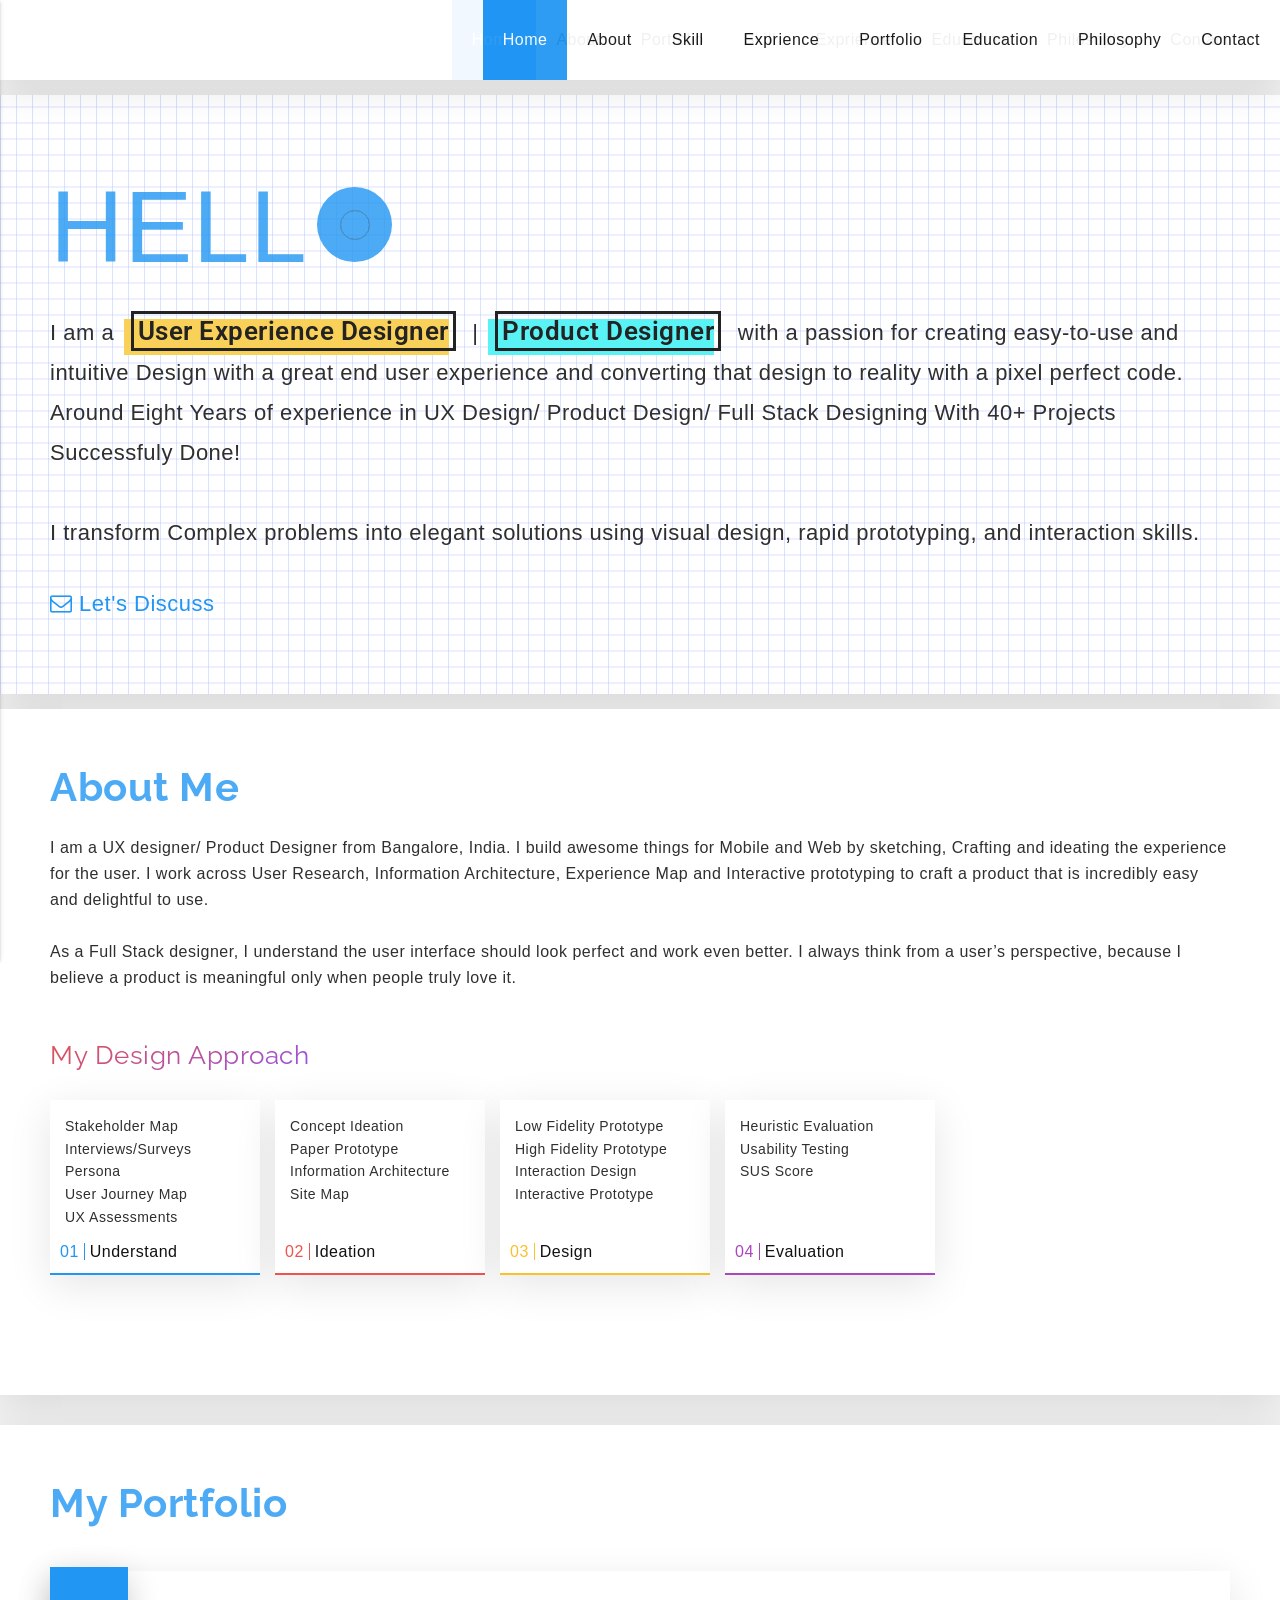
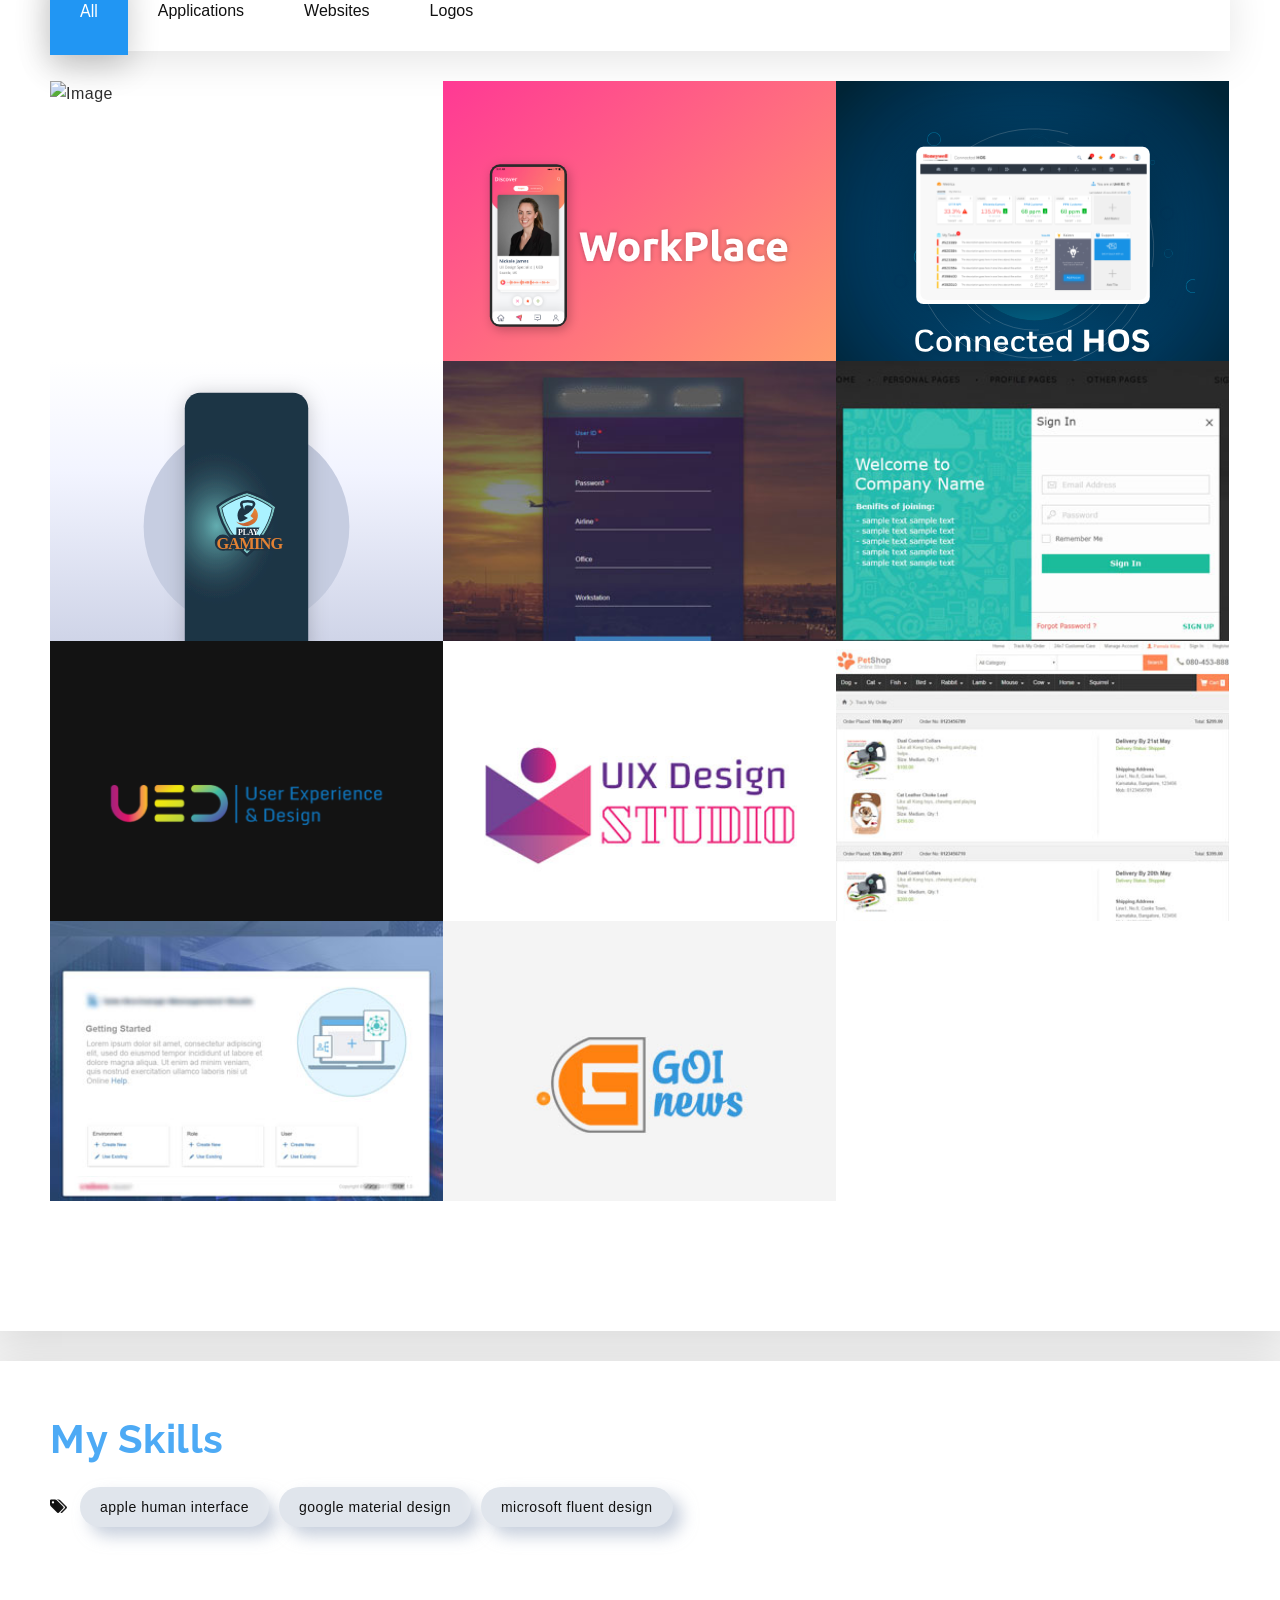
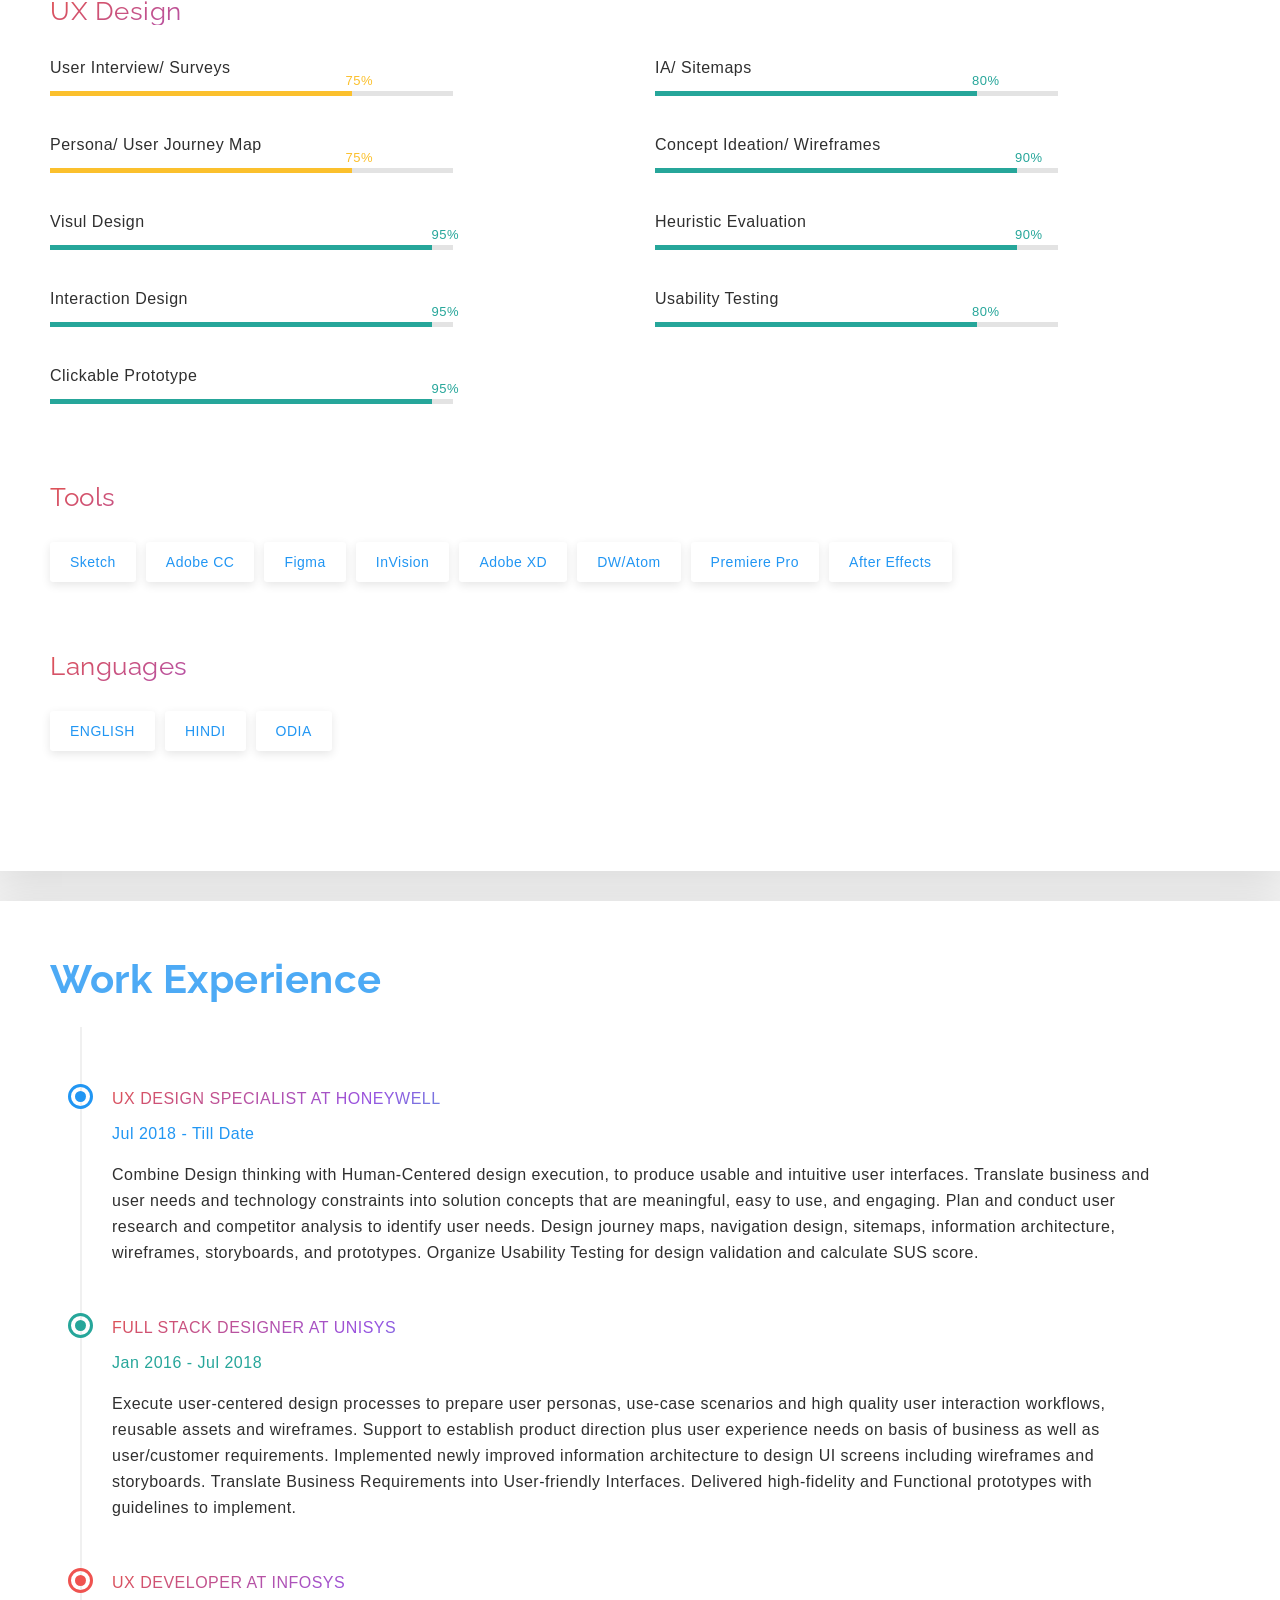
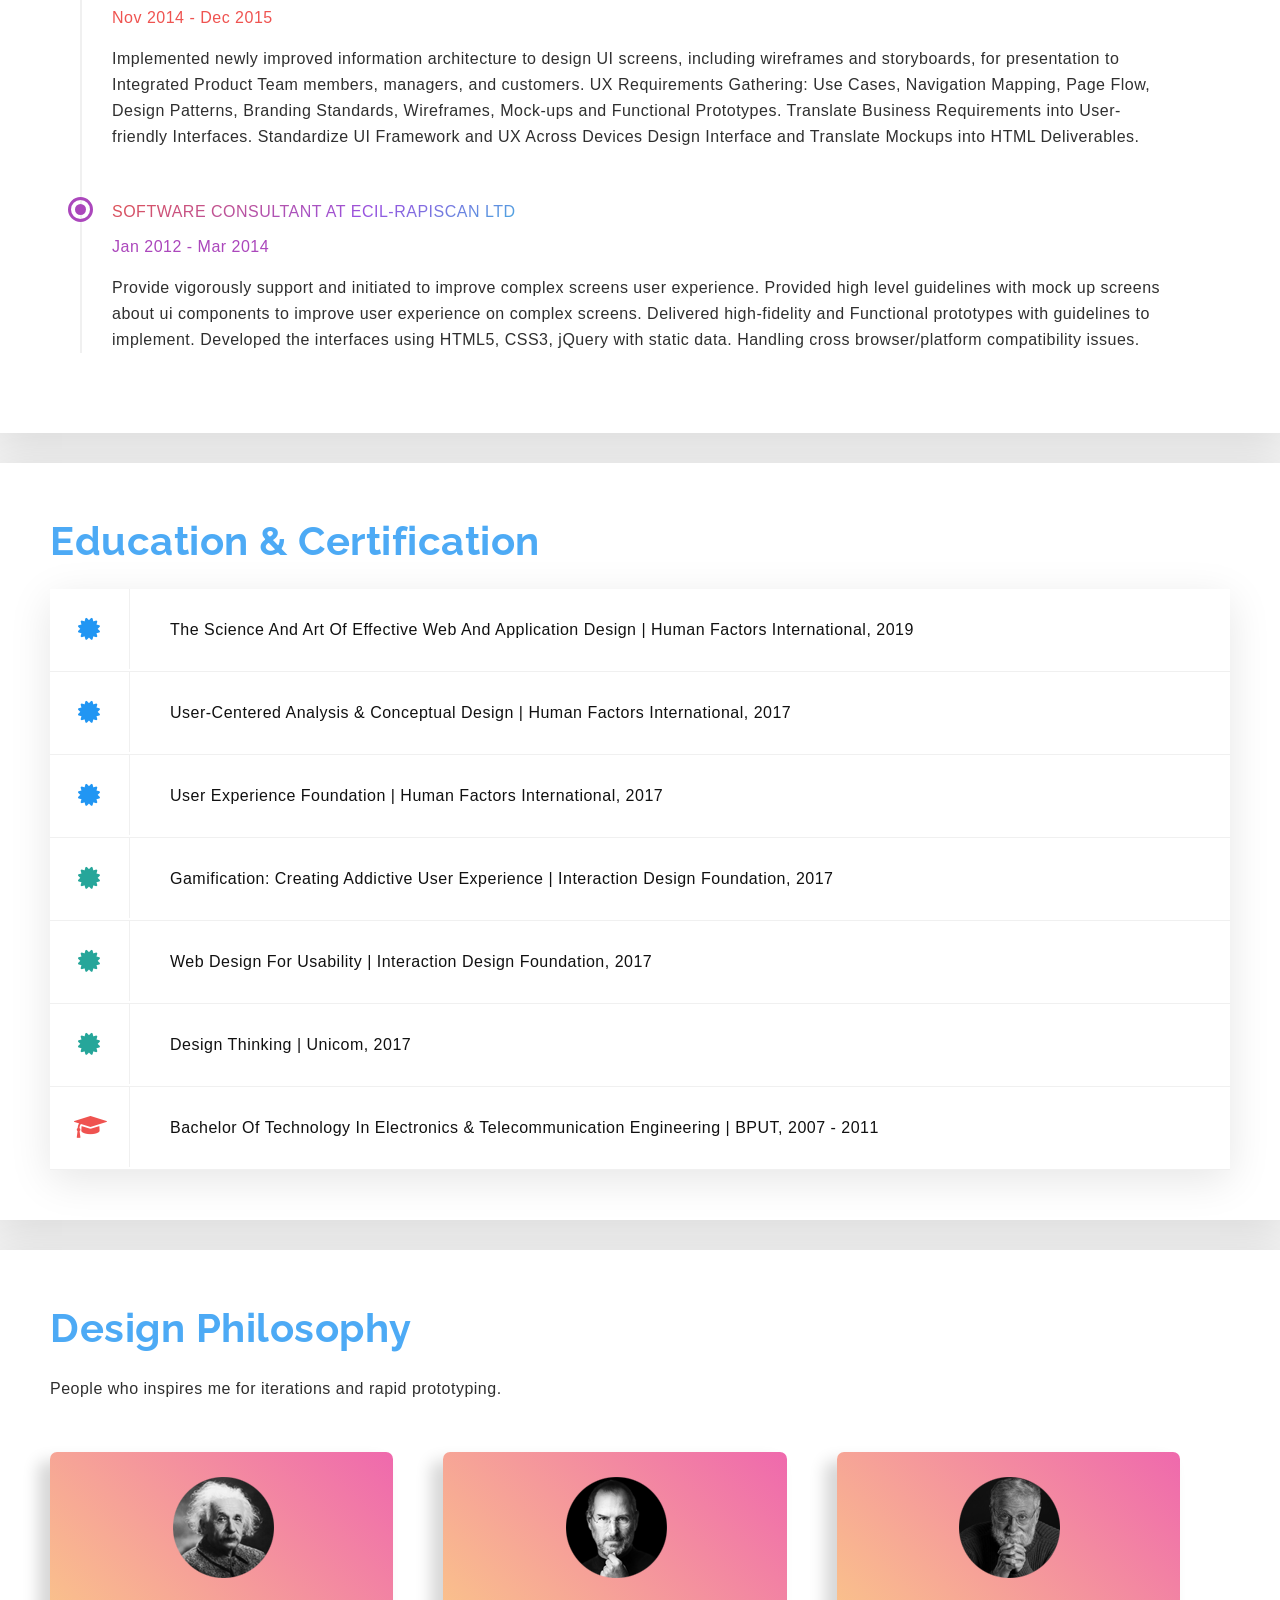
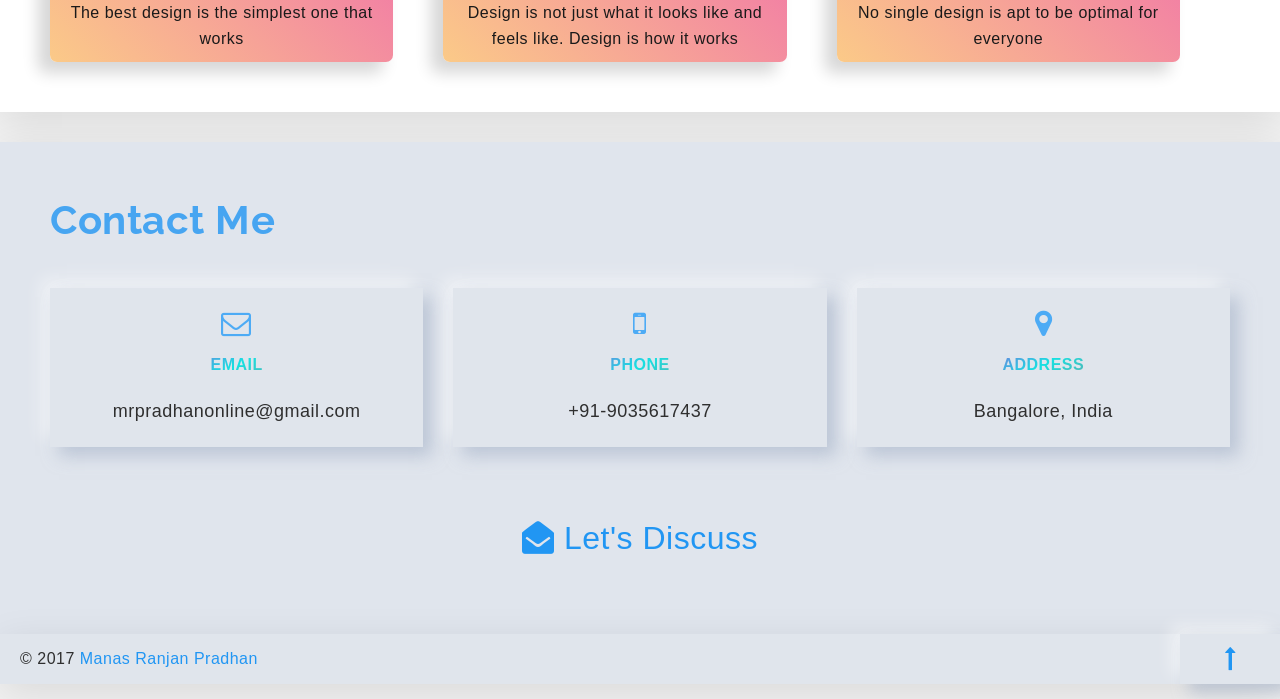
==== commit 94662614: "Add files via upload" ====
--- a/index.html
+++ b/index.html
@@ -274,9 +274,9 @@
 								<ul class="hello_nav_fixed">
 									<li class="active"><a href="0" class="nav-mobile">home</a></li>
 									<li class=""><a href="1" class="waves-effect default">about</a></li>
+									<li class=""><a href="4" class="waves-effect default">portfolio</a></li>
 									<li class=""><a href="2" class="waves-effect default">skill</a></li>
 									<li class=""><a href="3" class="waves-effect default">exprience</a></li>
-									<li class=""><a href="4" class="waves-effect default">portfolio</a></li>
 									<li class=""><a href="5" class="waves-effect default">education</a></li>
 									<li class=""><a href="6" class="waves-effect default">Philosophy</a></li>
 									<li class=""><a href="7" class="waves-effect default">contact</a></li>
@@ -411,6 +411,14 @@
 				</div>
 
 				<div class="grid">
+					<div class="element-item alkali" data-category="post-transition">
+						<div class="ei-child">
+							<img src="./SourceFiles/ZTNAThumbnail.svg" alt="Image">
+							<a href="#ztna" class="more waves-effect waves-light modal-trigger">
+								<i class="fa fa-plus" aria-hidden="true"></i>
+							</a>
+						</div>
+					</div>
 					<div class="element-item alkali metal" data-category="alkali">
 						<div class="ei-child">
 							<img src="./SourceFiles/WPThumbnail.svg" alt="Image">
@@ -451,14 +459,6 @@
 							</a>
 						</div>
 					</div>
-					<div class="element-item alkali" data-category="post-transition">
-						<div class="ei-child">
-							<img src="./SourceFiles/img-4.jpg" alt="Image">
-							<a href="#udio" class="more waves-effect waves-light modal-trigger">
-								<i class="fa fa-plus" aria-hidden="true"></i>
-							</a>
-						</div>
-					</div>
 					<div class="element-item metal" data-category="transition">
 						<div class="ei-child">
 							<img src="./SourceFiles/img-1.jpg" alt="Image">
@@ -475,14 +475,14 @@
 							</a>
 						</div>
 					</div>
-					<div class="element-item alkali" data-category="alkali">
+					<!-- <div class="element-item alkali" data-category="alkali">
 						<div class="ei-child">
 							<img src="./SourceFiles/img-6.jpg" alt="Image">
 							<a href="#pmodel" class="more waves-effect waves-light modal-trigger">
 								<i class="fa fa-plus" aria-hidden="true"></i>
 							</a>
 						</div>
-					</div>
+					</div> -->
 					<div class="element-item alkali metal transition" data-category="alkali">
 						<div class="ei-child">
 							<img src="./SourceFiles/img-8.jpg" alt="Image">
@@ -511,6 +511,14 @@
 				<!-- /.grid -->
 
 				<!--Start: Popup -->
+				<div id="ztna" class="modal modal-fixed-footer">
+					<div class="modal-content loader">
+						<div class="ztnaBck"></div>
+					</div>
+					<div class="modal-footer">
+						<a href="#!" class="modal-action modal-close waves-effect waves-green btn-flat ">Close</a>
+					</div>
+				</div>
 				<div id="workplace" class="modal modal-fixed-footer">
 					<div class="modal-content loader">
 						<div class="wrkpcBck"></div>
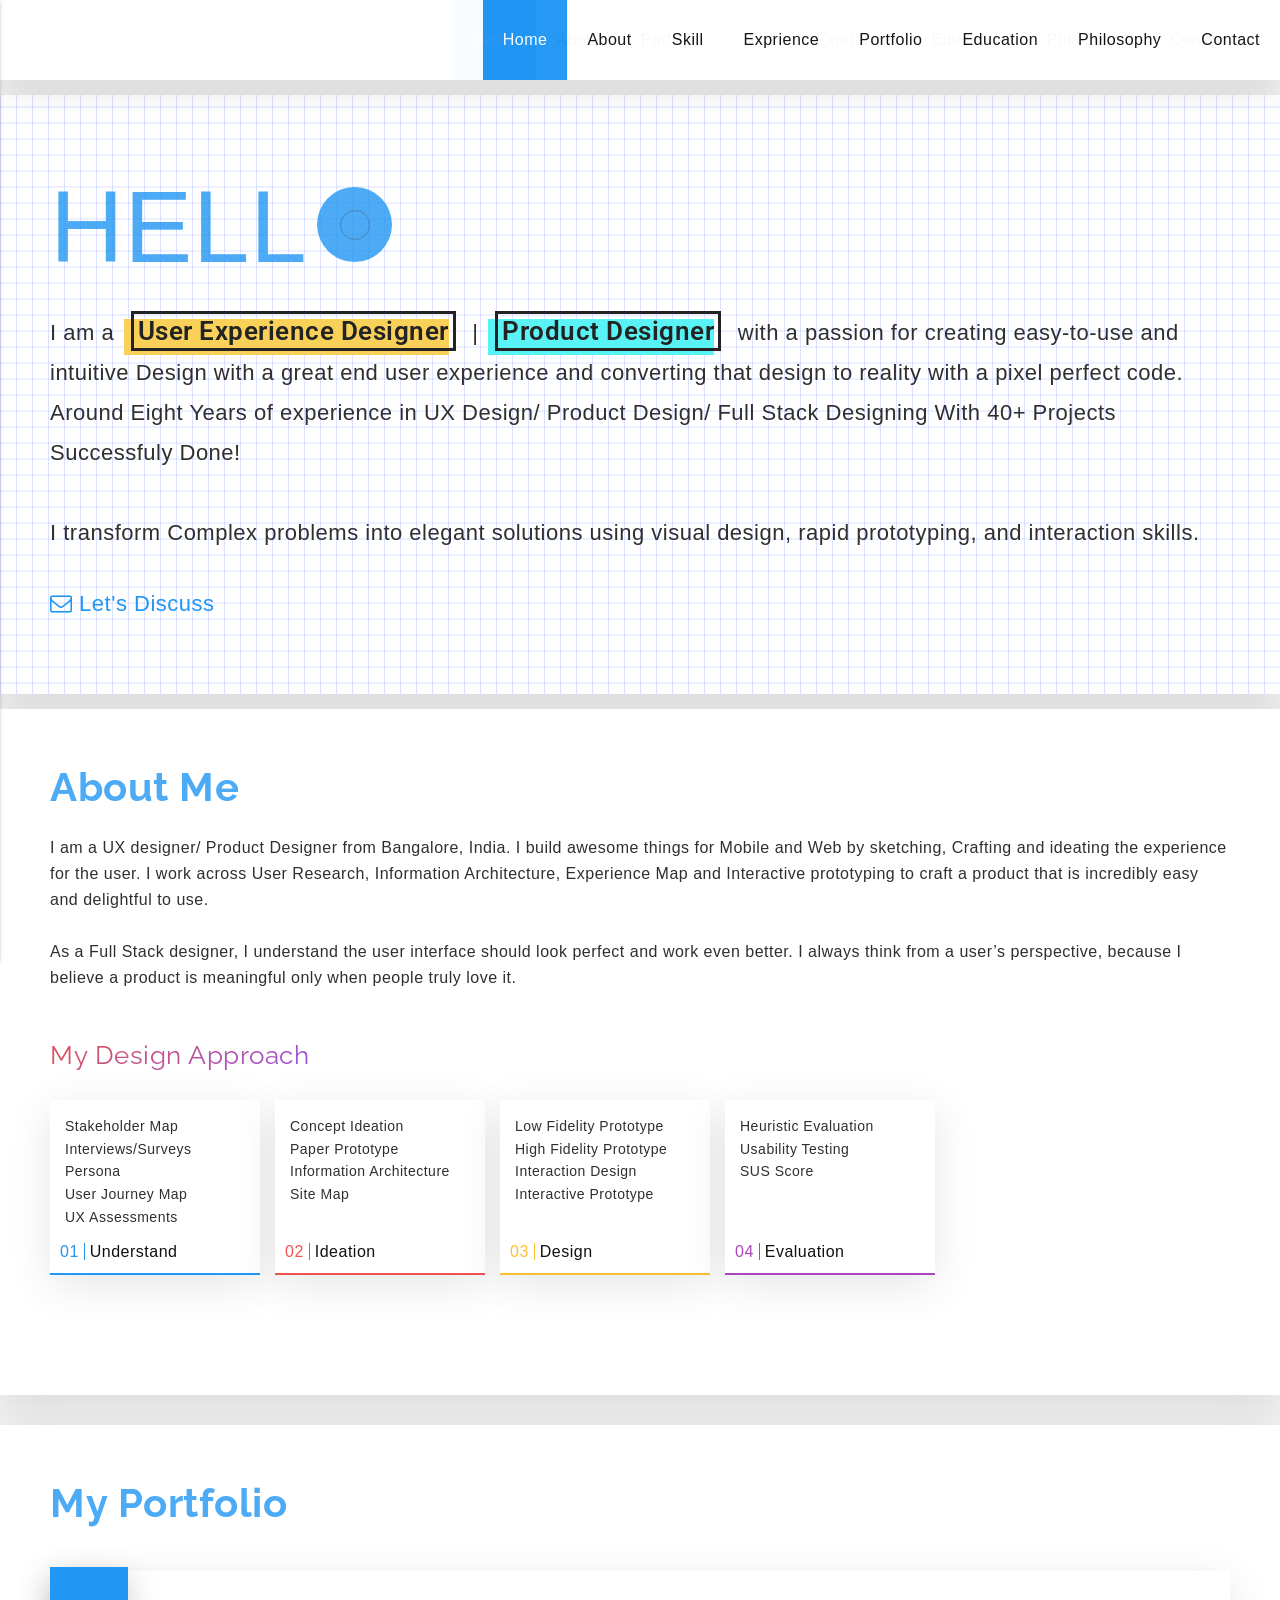
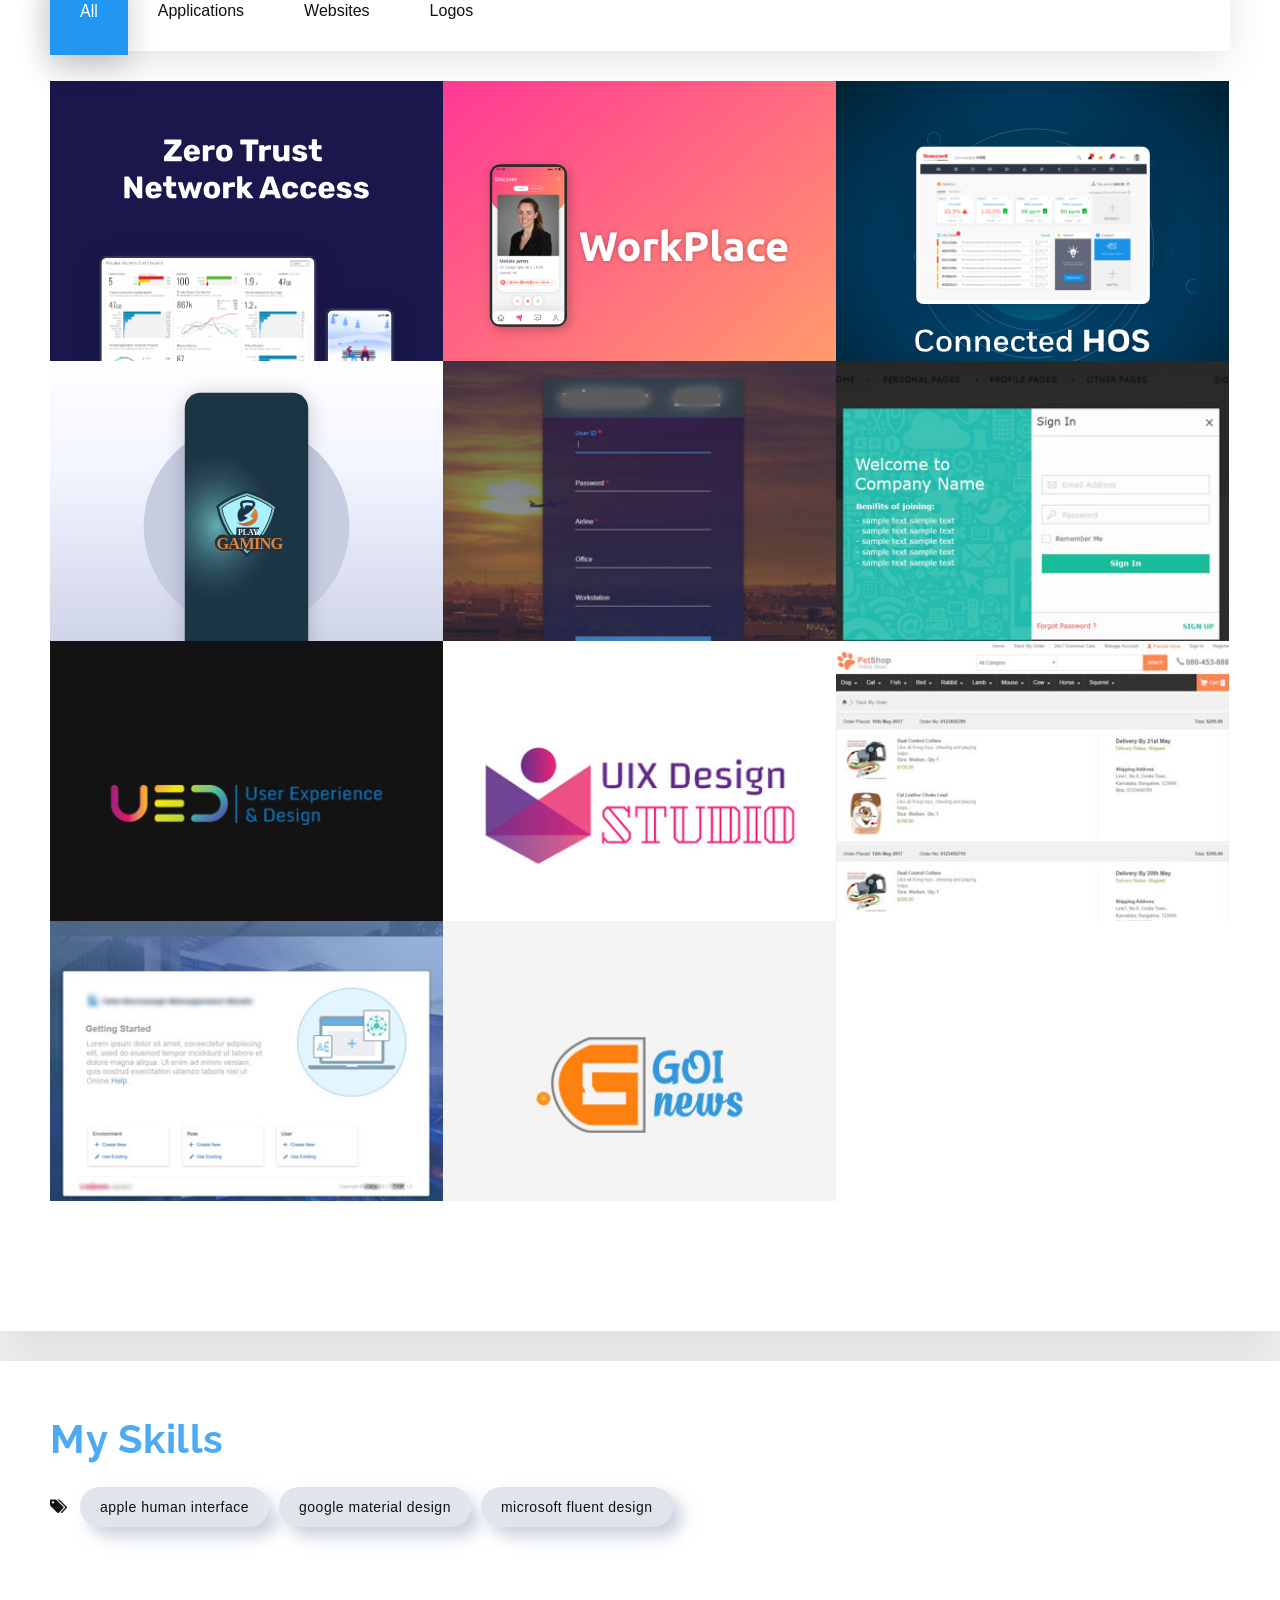
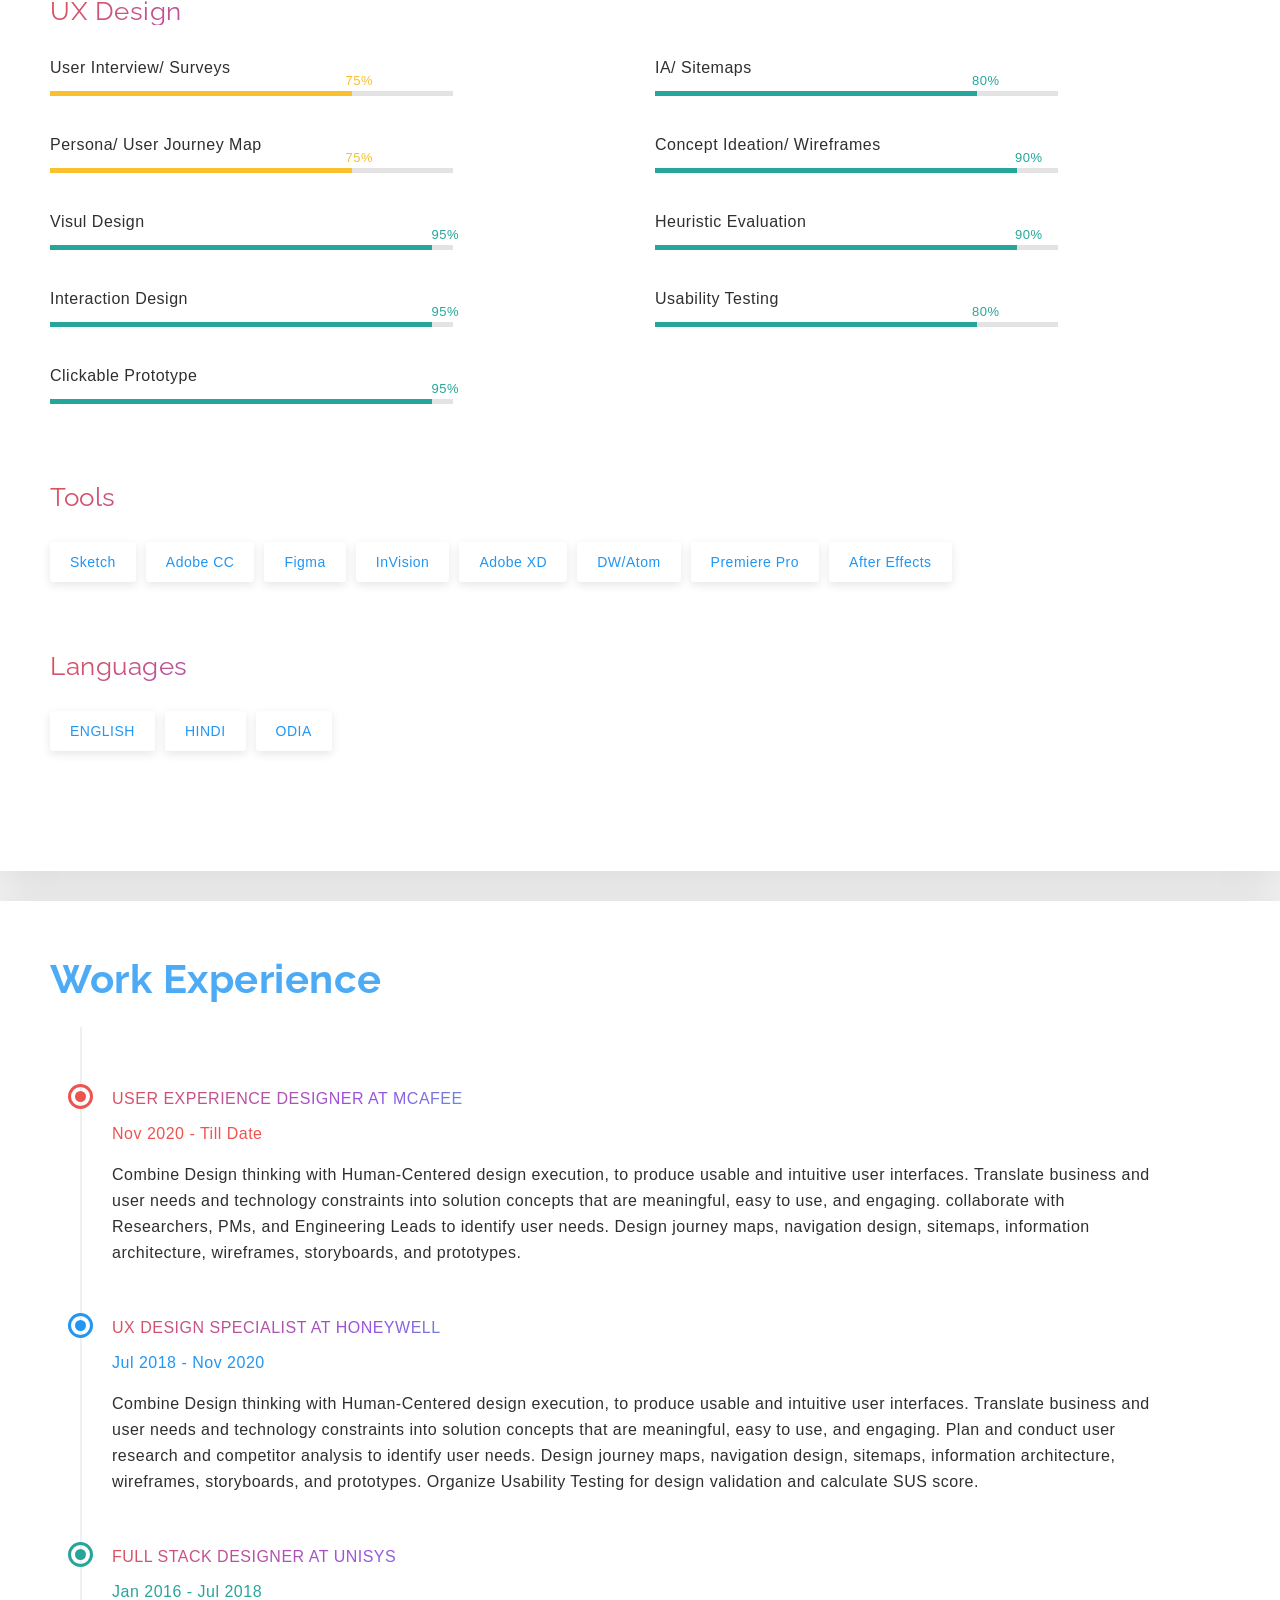
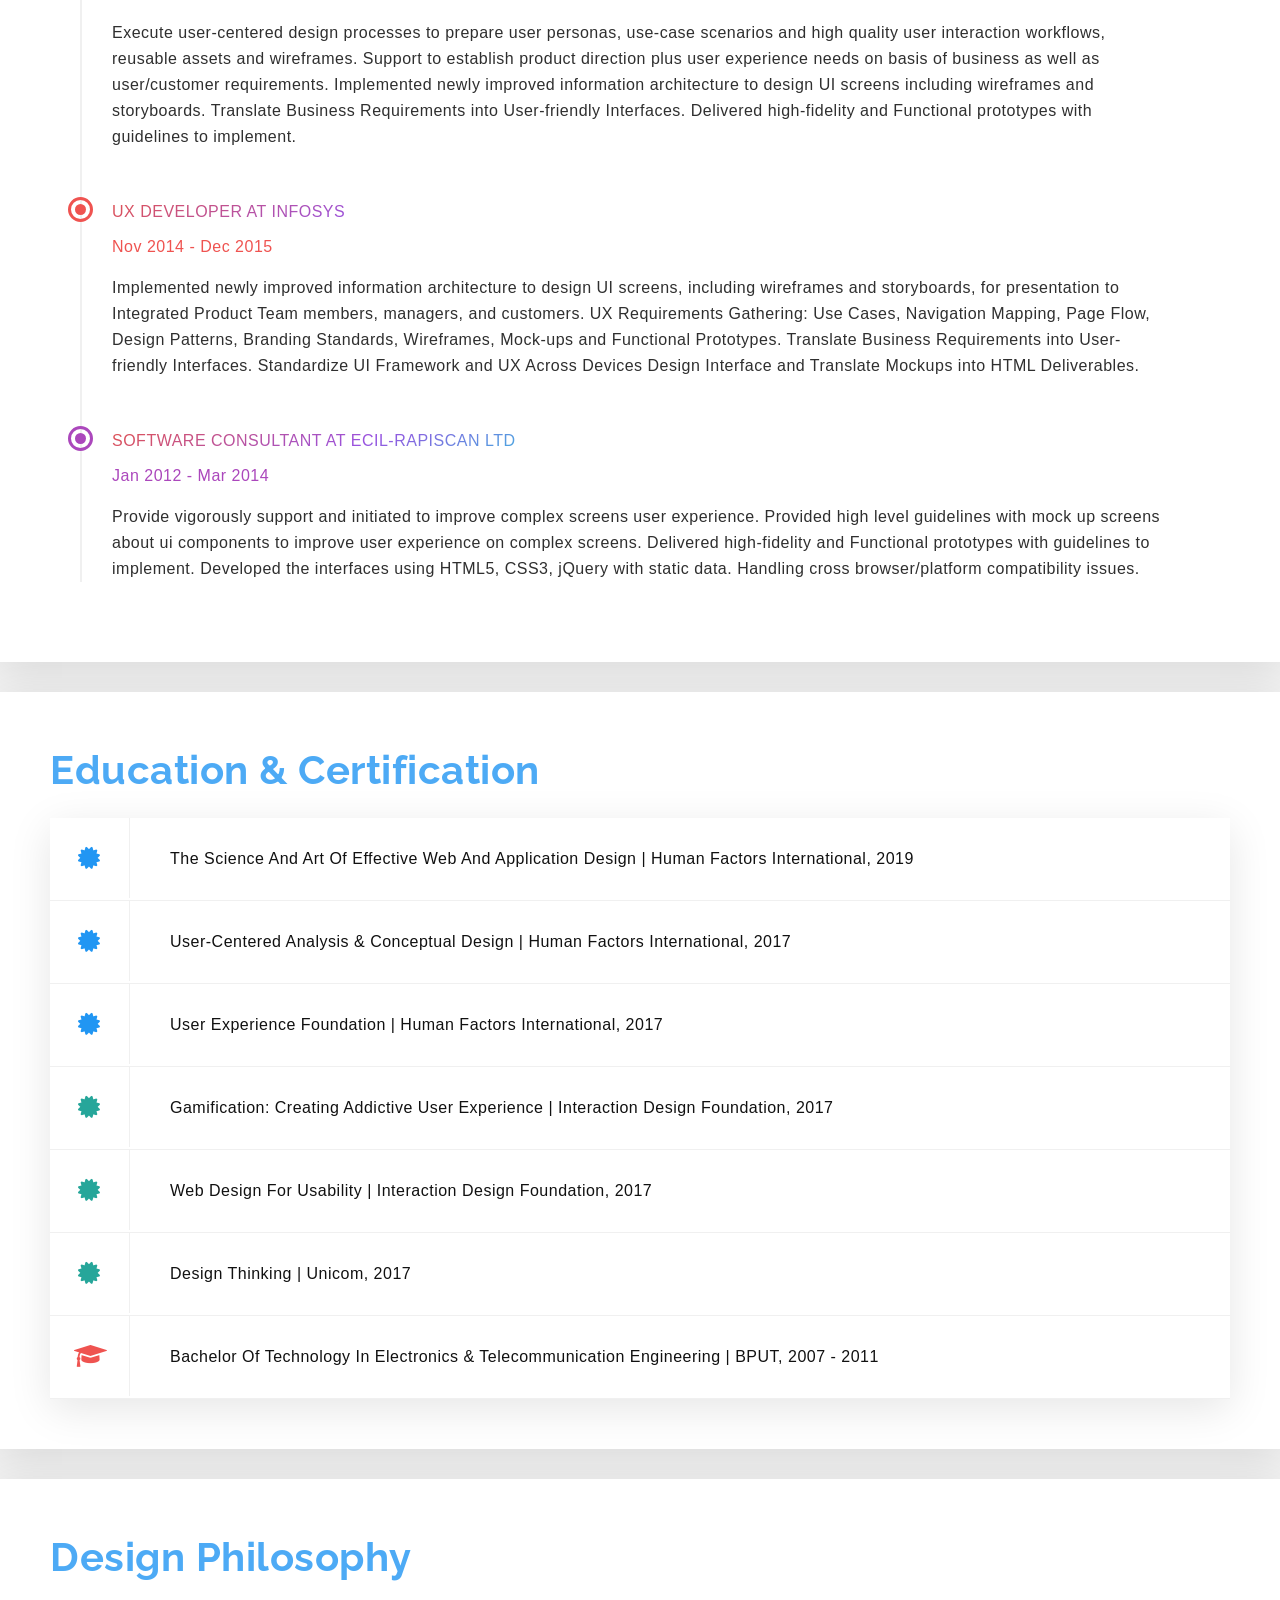
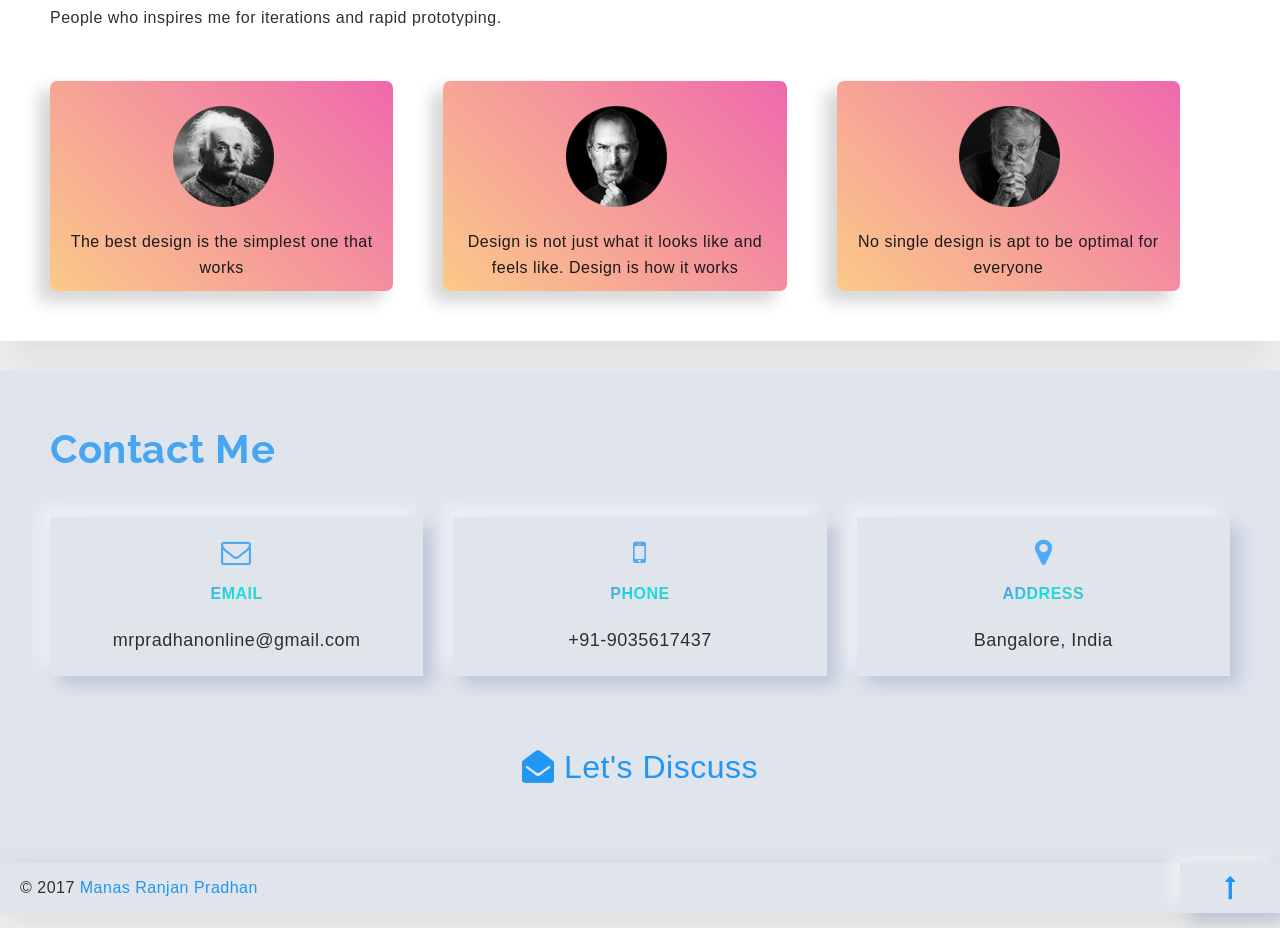
==== commit 3f0f3b5e: "Add files via upload" ====
--- a/index.html
+++ b/index.html
@@ -893,10 +893,23 @@
 					<div class="experience-left">
 						<div class="experience-left-item-area">
 							<div class="border-left">
+								<div class="experience-item exp3">
+									<h2 class="title">User Experience Designer at McAfee</h2>
+									<ul class="post-mate ul-li">
+										<li class="html5-color">Nov 2020 - Till Date<!--<span class="current photoshop-bg">Current</span>--></li>
+									</ul>
+									<!-- /.post-mate -->
+									<p>
+										Combine Design thinking with Human-Centered design execution, to produce usable and intuitive user interfaces.
+										Translate business and user needs and technology constraints into solution concepts that are meaningful, easy to use, and engaging.
+										collaborate with Researchers, PMs, and Engineering Leads to identify user needs.
+										Design journey maps, navigation design, sitemaps, information architecture, wireframes, storyboards, and prototypes.
+									</p>
+								</div>
 								<div class="experience-item exp1">
 									<h2 class="title">UX Design Specialist at HONEYWELL</h2>
 									<ul class="post-mate ul-li">
-										<li class="php-color">Jul 2018 - Till Date<!--<span class="current photoshop-bg">Current</span>--></li>
+										<li class="php-color">Jul 2018 - Nov 2020<!--<span class="current photoshop-bg">Current</span>--></li>
 									</ul>
 									<!-- /.post-mate -->
 									<p>
--- a/SourceFiles/style.css
+++ b/SourceFiles/style.css
@@ -2833,6 +2833,12 @@
   -moz-animation-delay:1.2s;
   animation-delay:1.2s;
 }
+.ztnaBck{
+  background: url(ZTNA.svg);
+  background-size: 100%;
+  width: 100%;
+  height: 5700px;
+}
 .wrkpcBck{
   background: url(WorkPlace.svg);
   background-size: 100%;
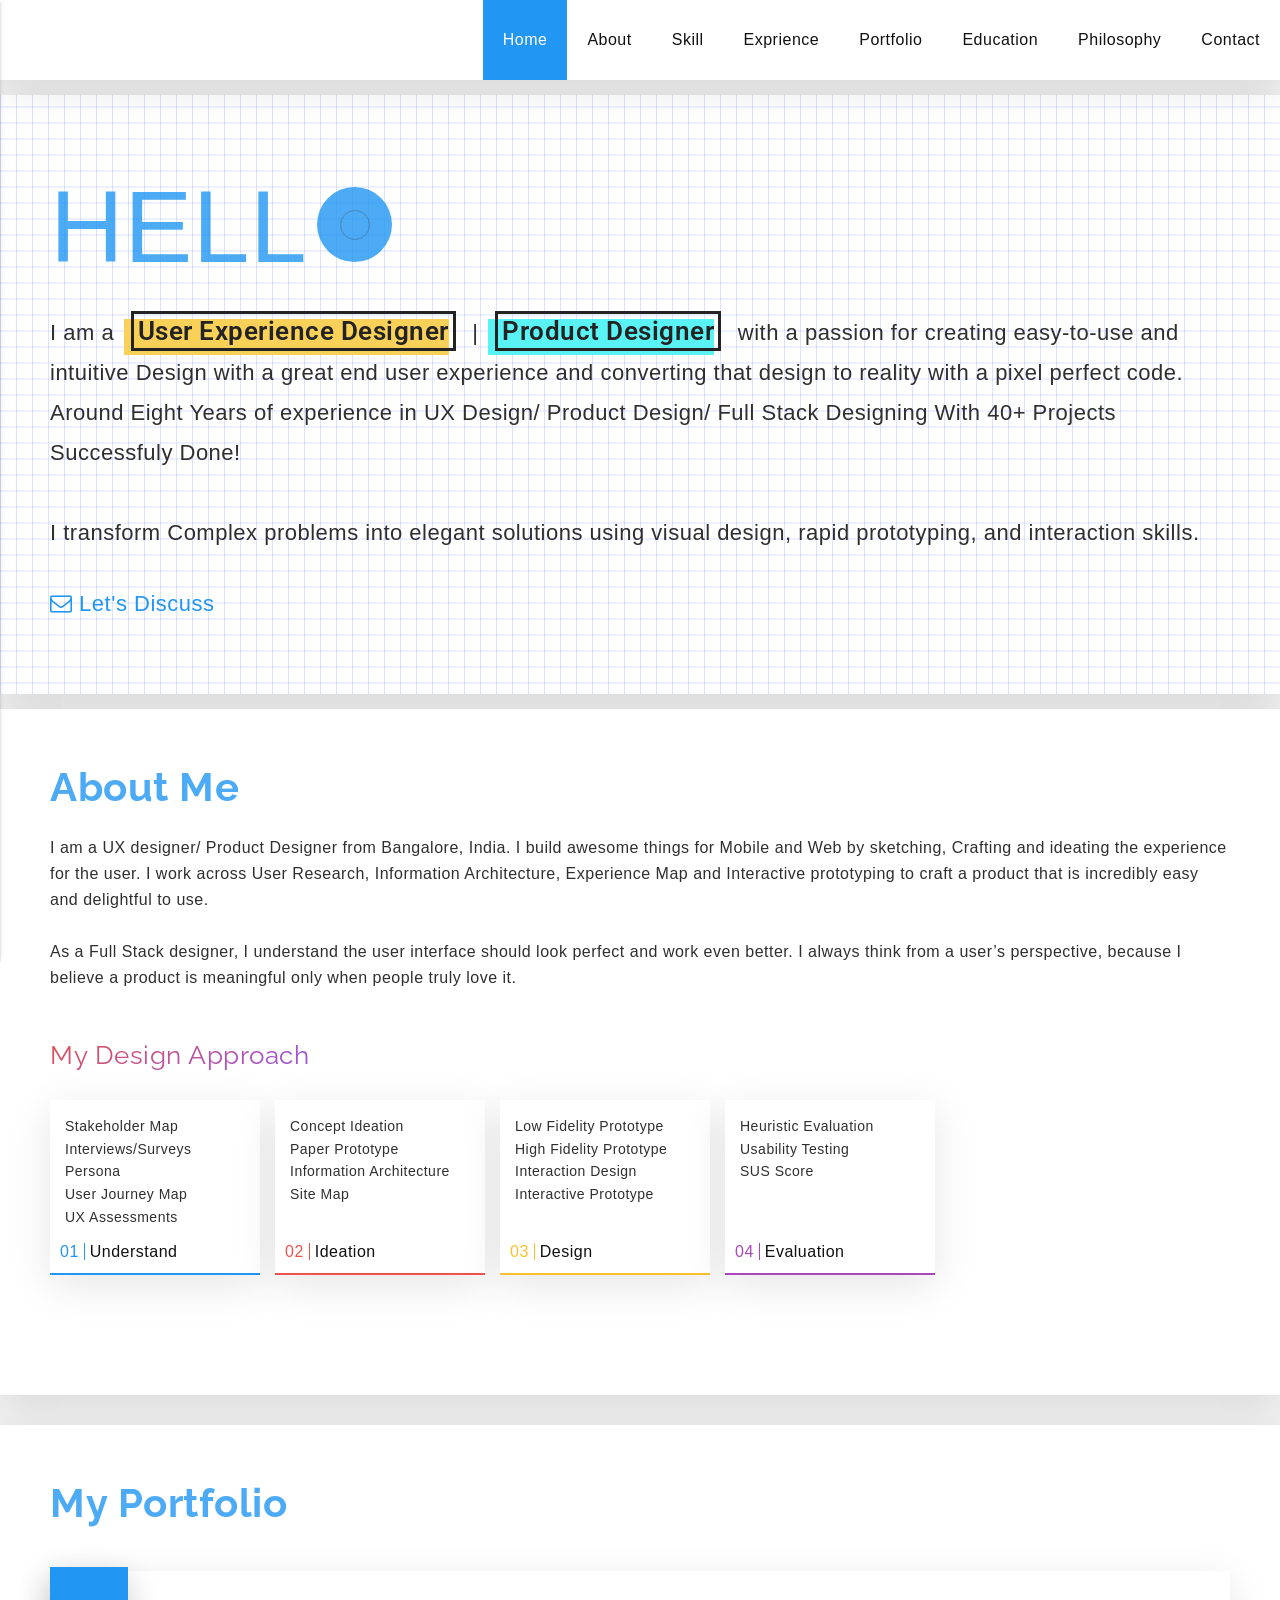
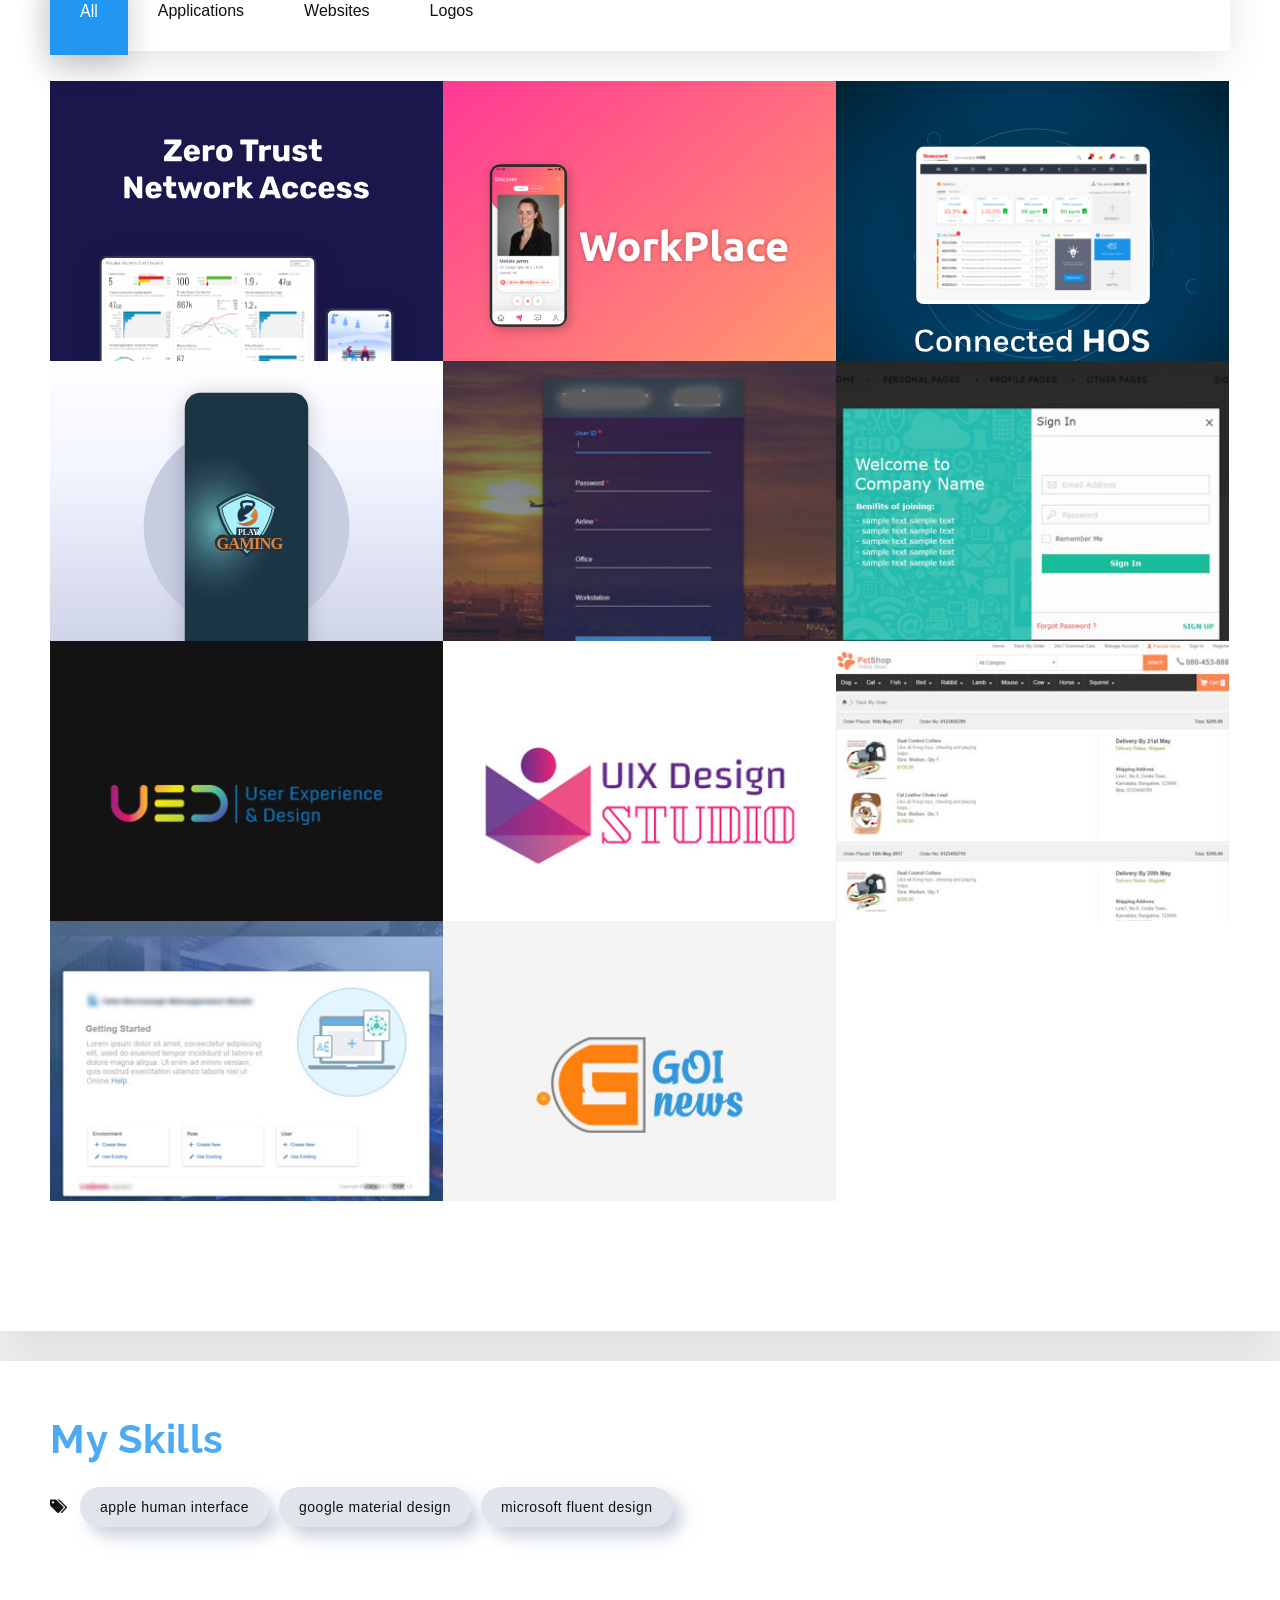
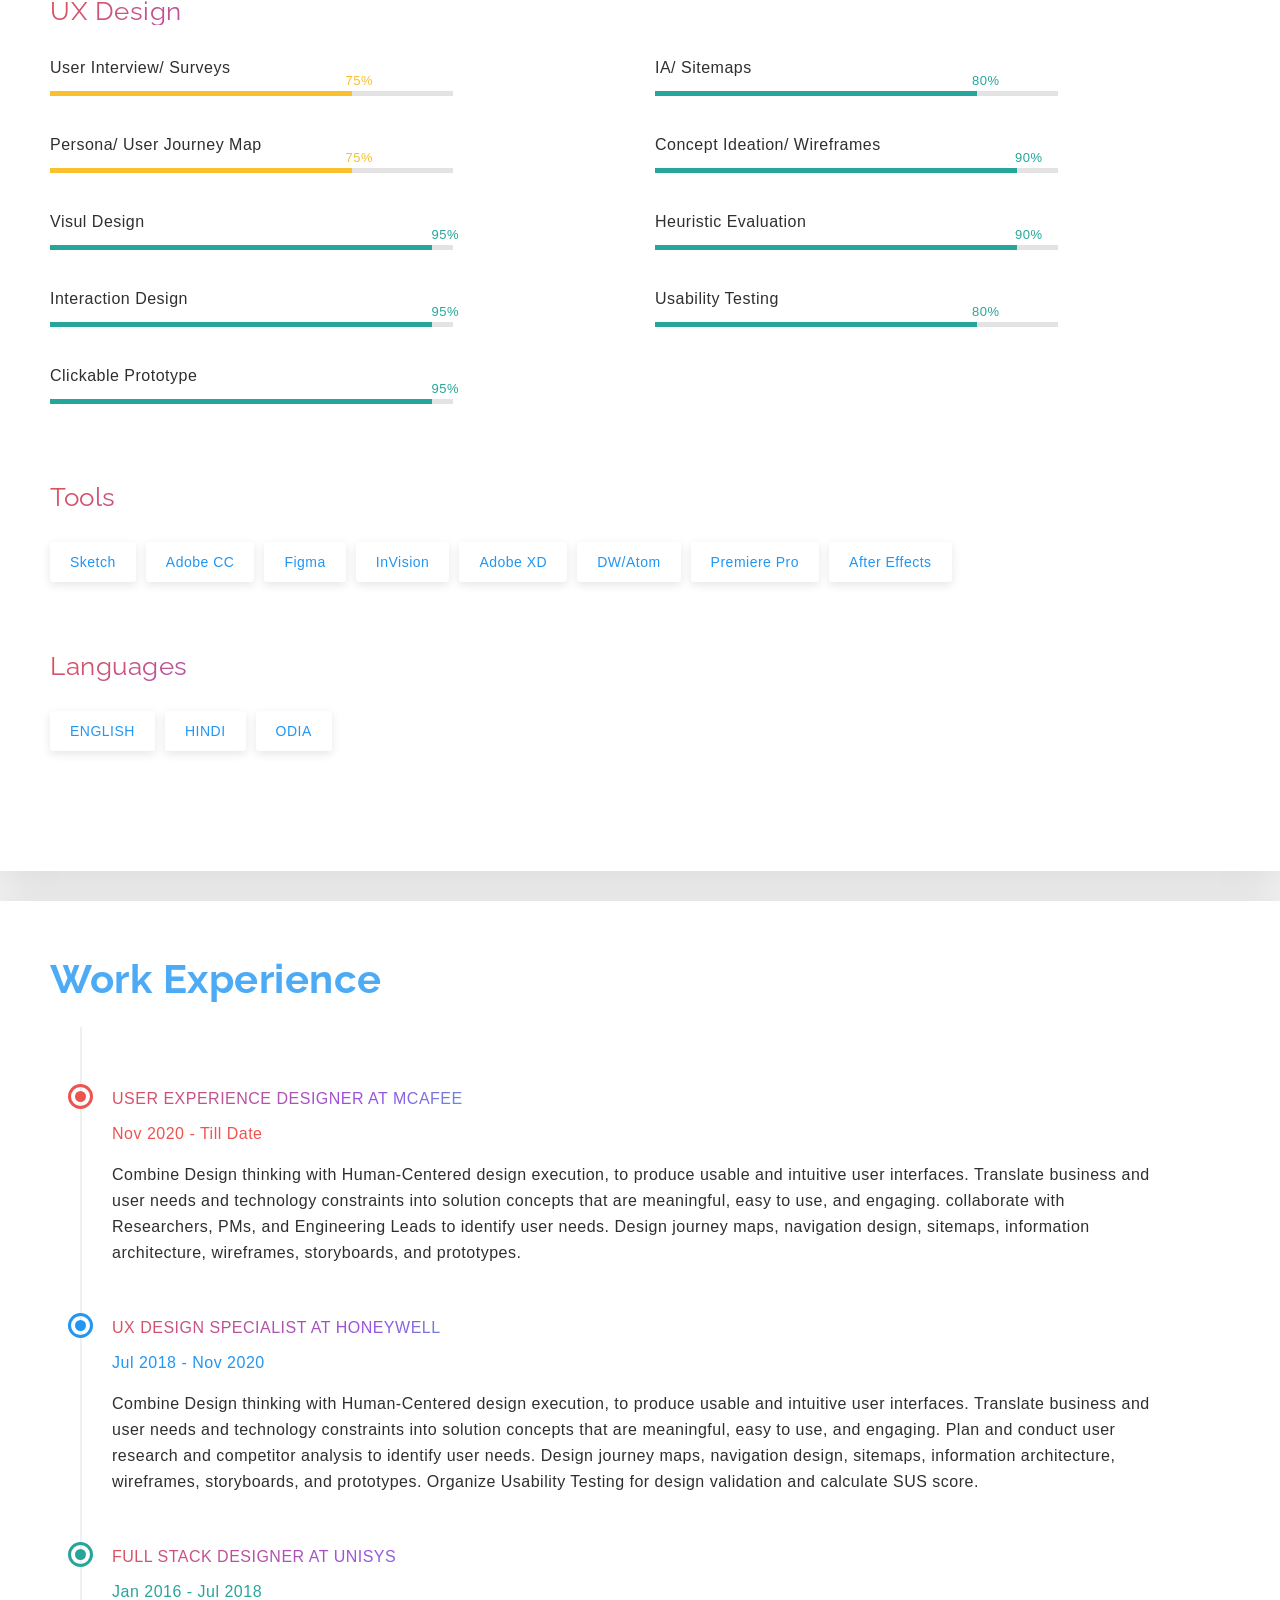
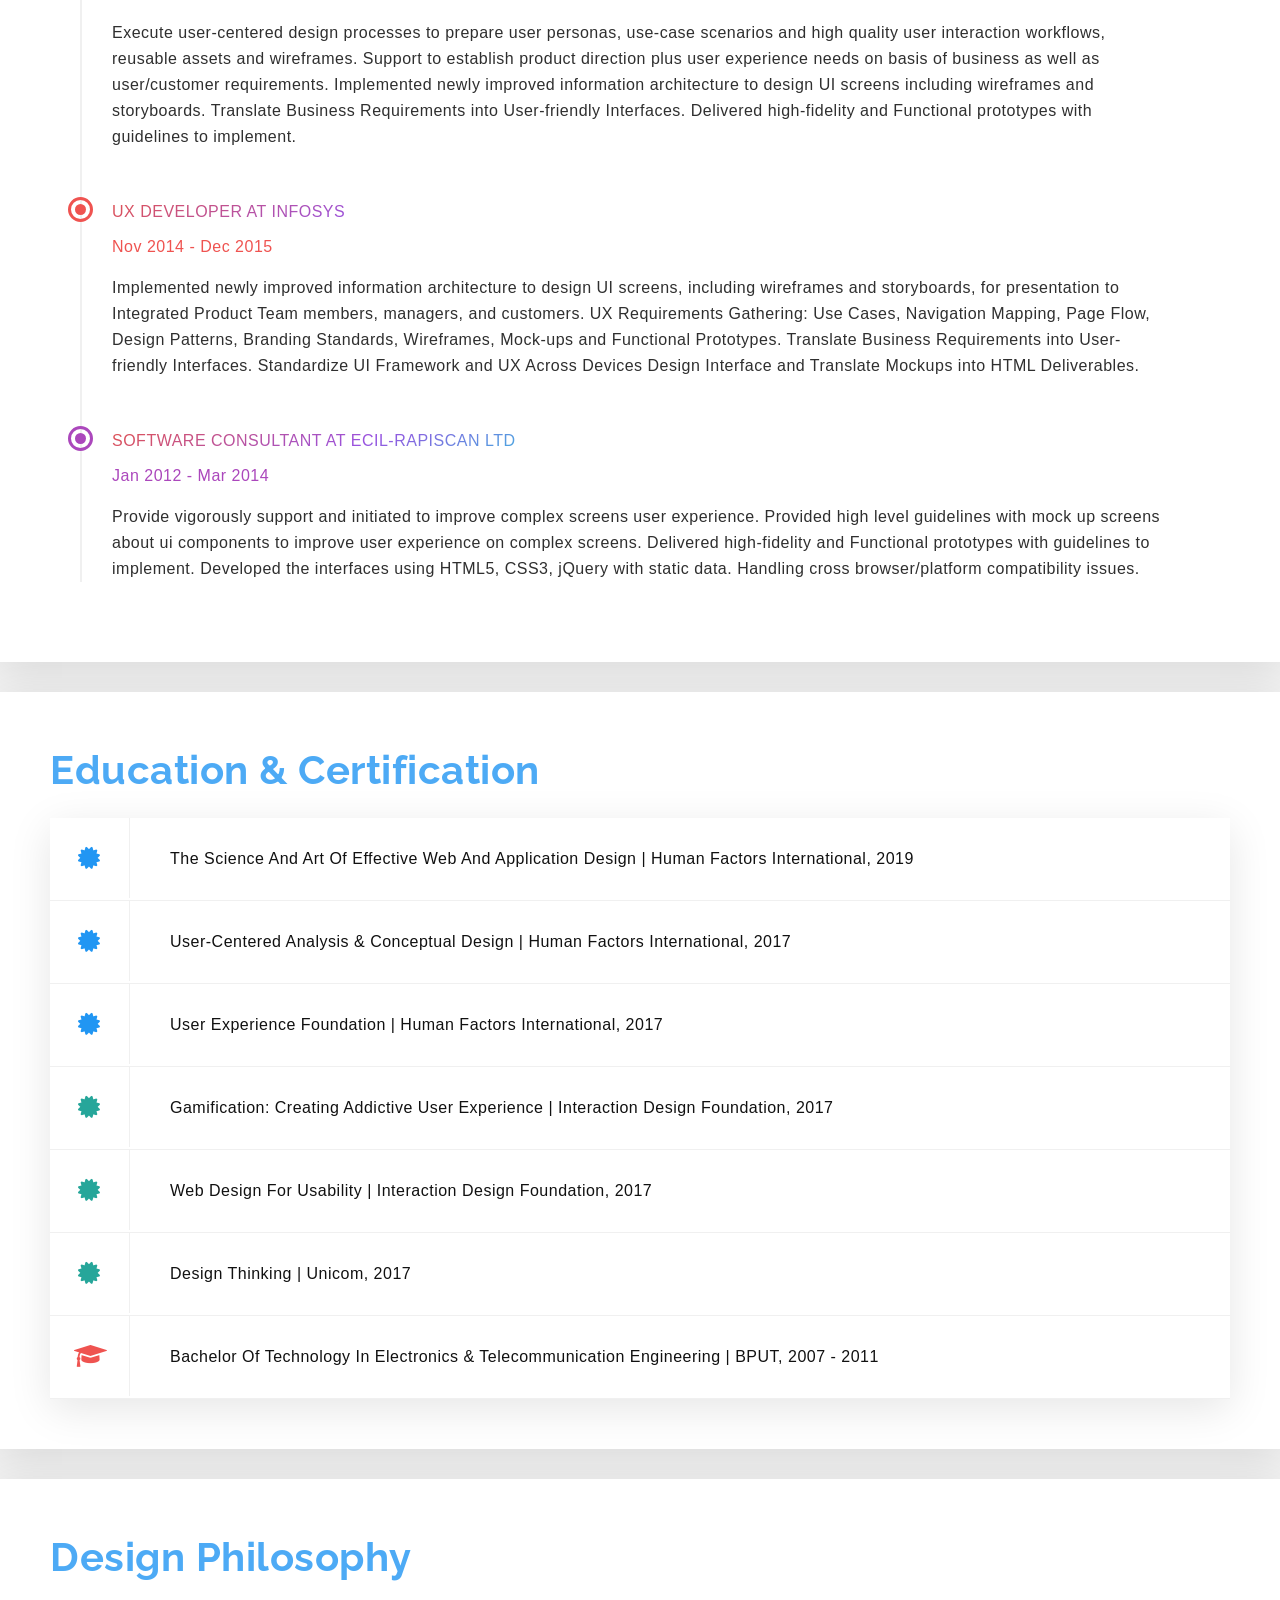
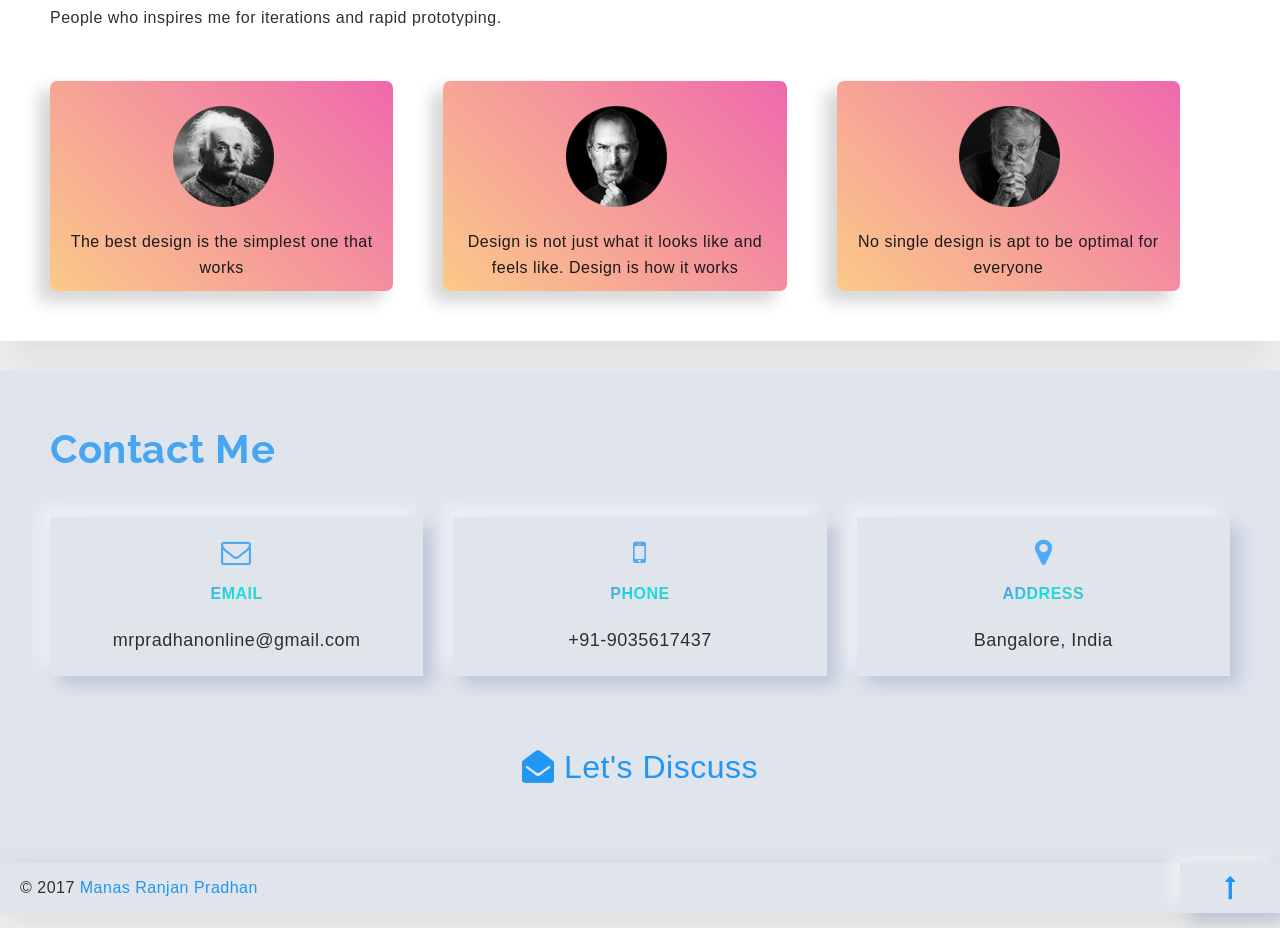
==== commit 2cb189cf: "Update index.html" ====
--- a/index.html
+++ b/index.html
@@ -37,7 +37,7 @@
 			<div class="profile-name center-align">
 				<h1 class="user-name">Manas Ranjan Pradhan</h1>
 				<p>
-					<span class="php-color">Full Stack Designer</span> from India
+					<span class="php-color">Product Designer</span> from India
 				</p>
 			</div>
 			<!-- /.profile-name -->
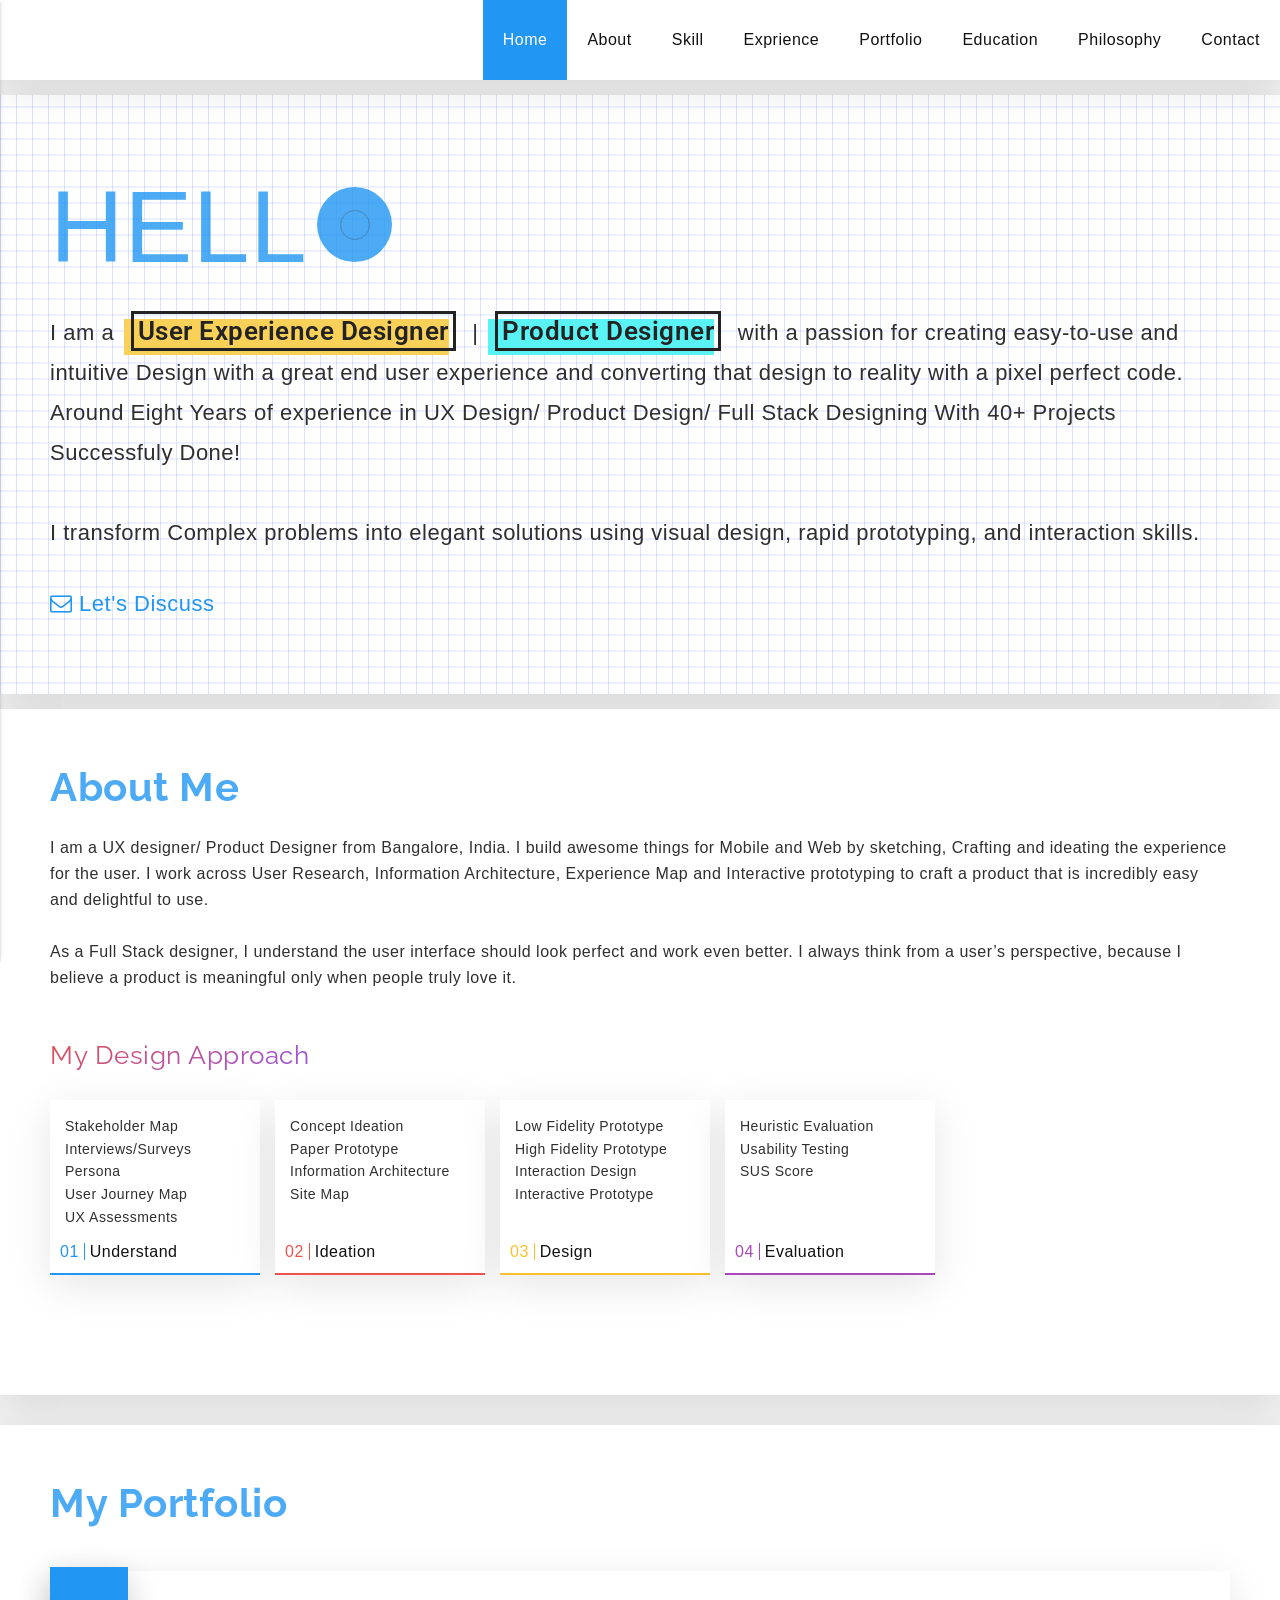
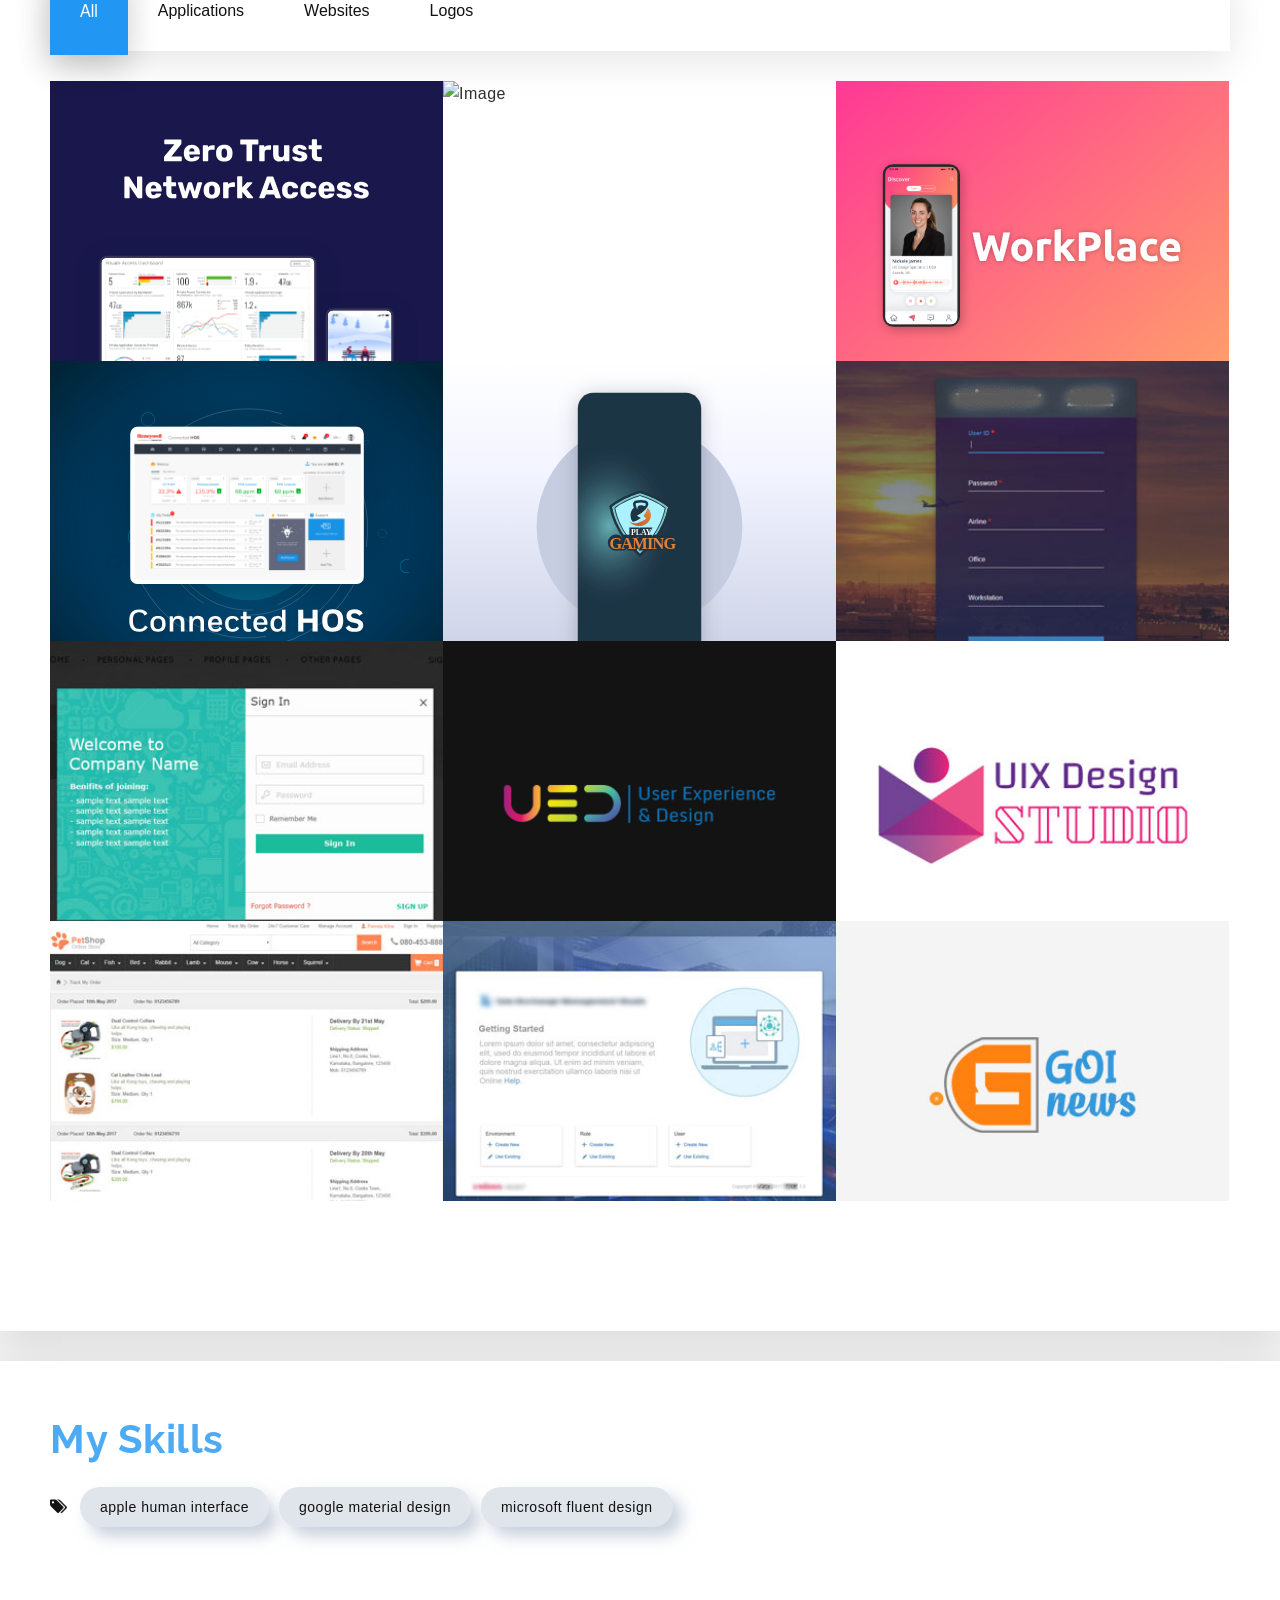
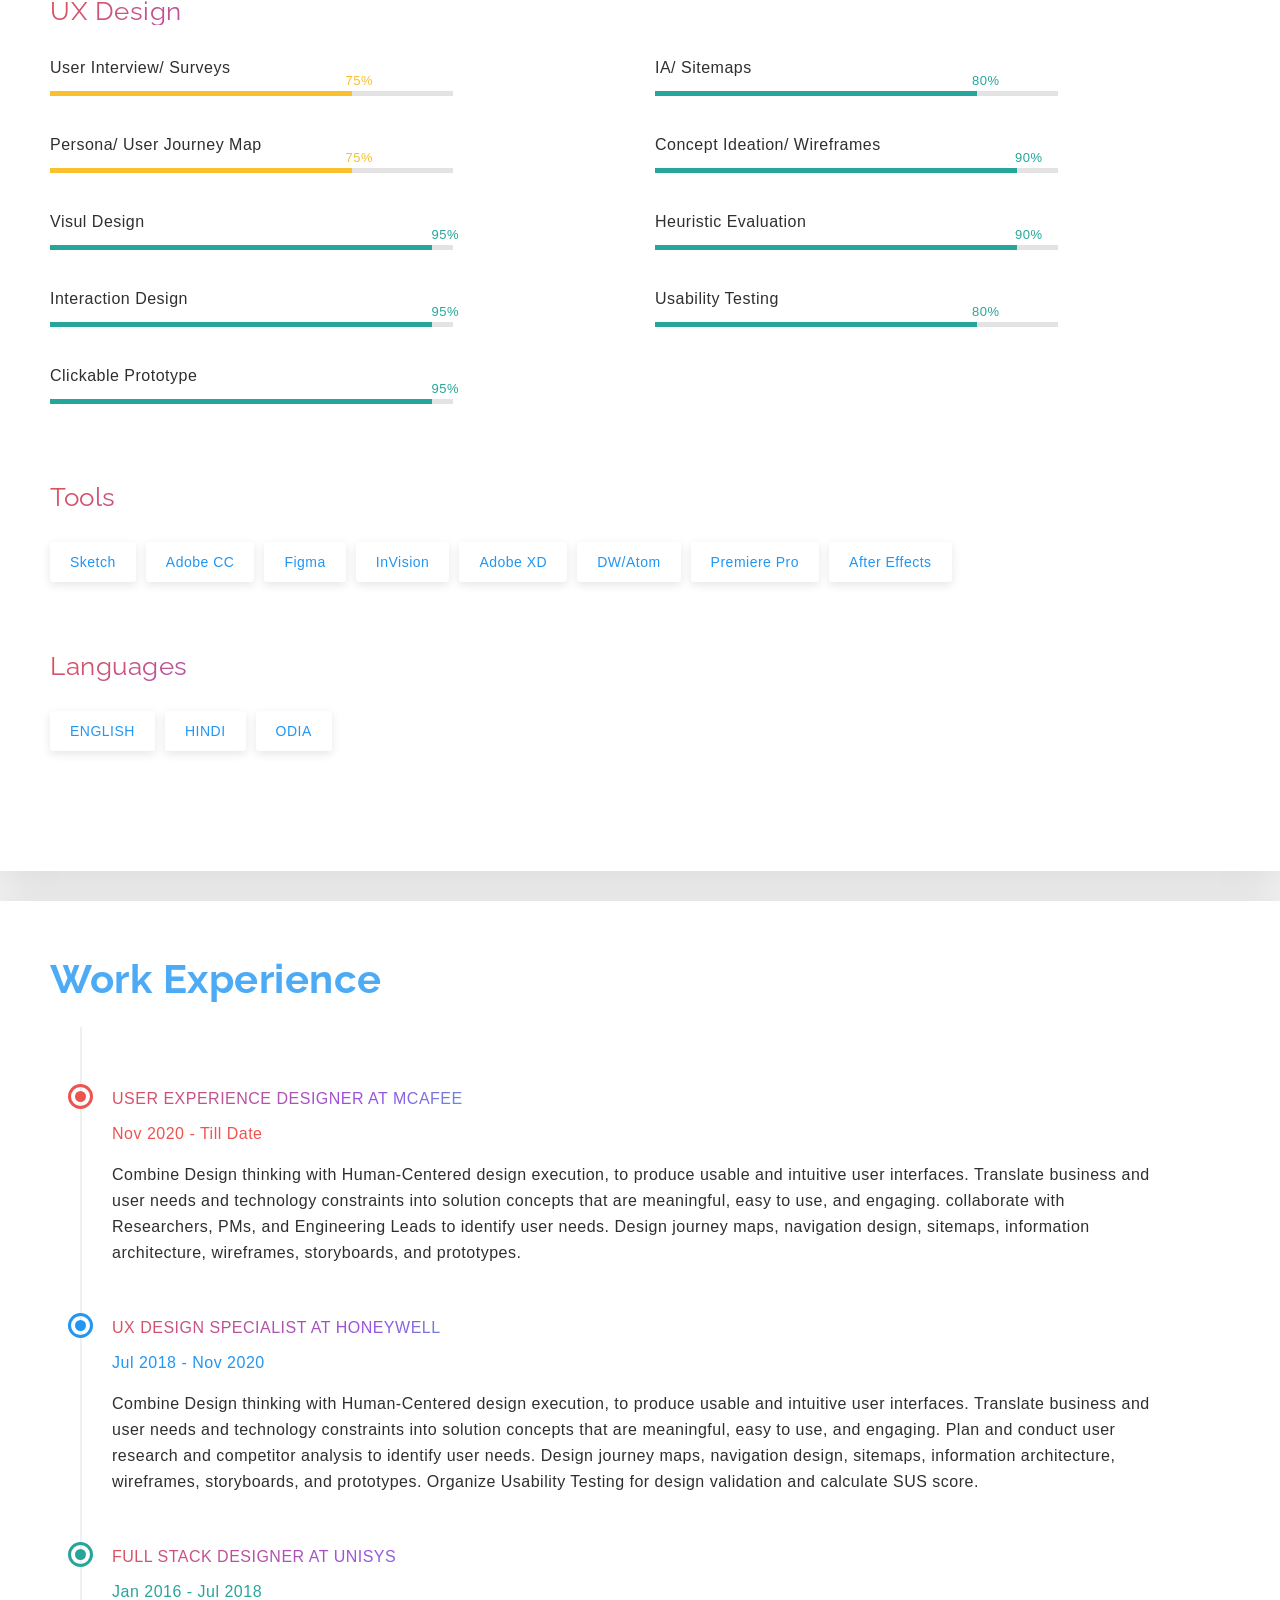
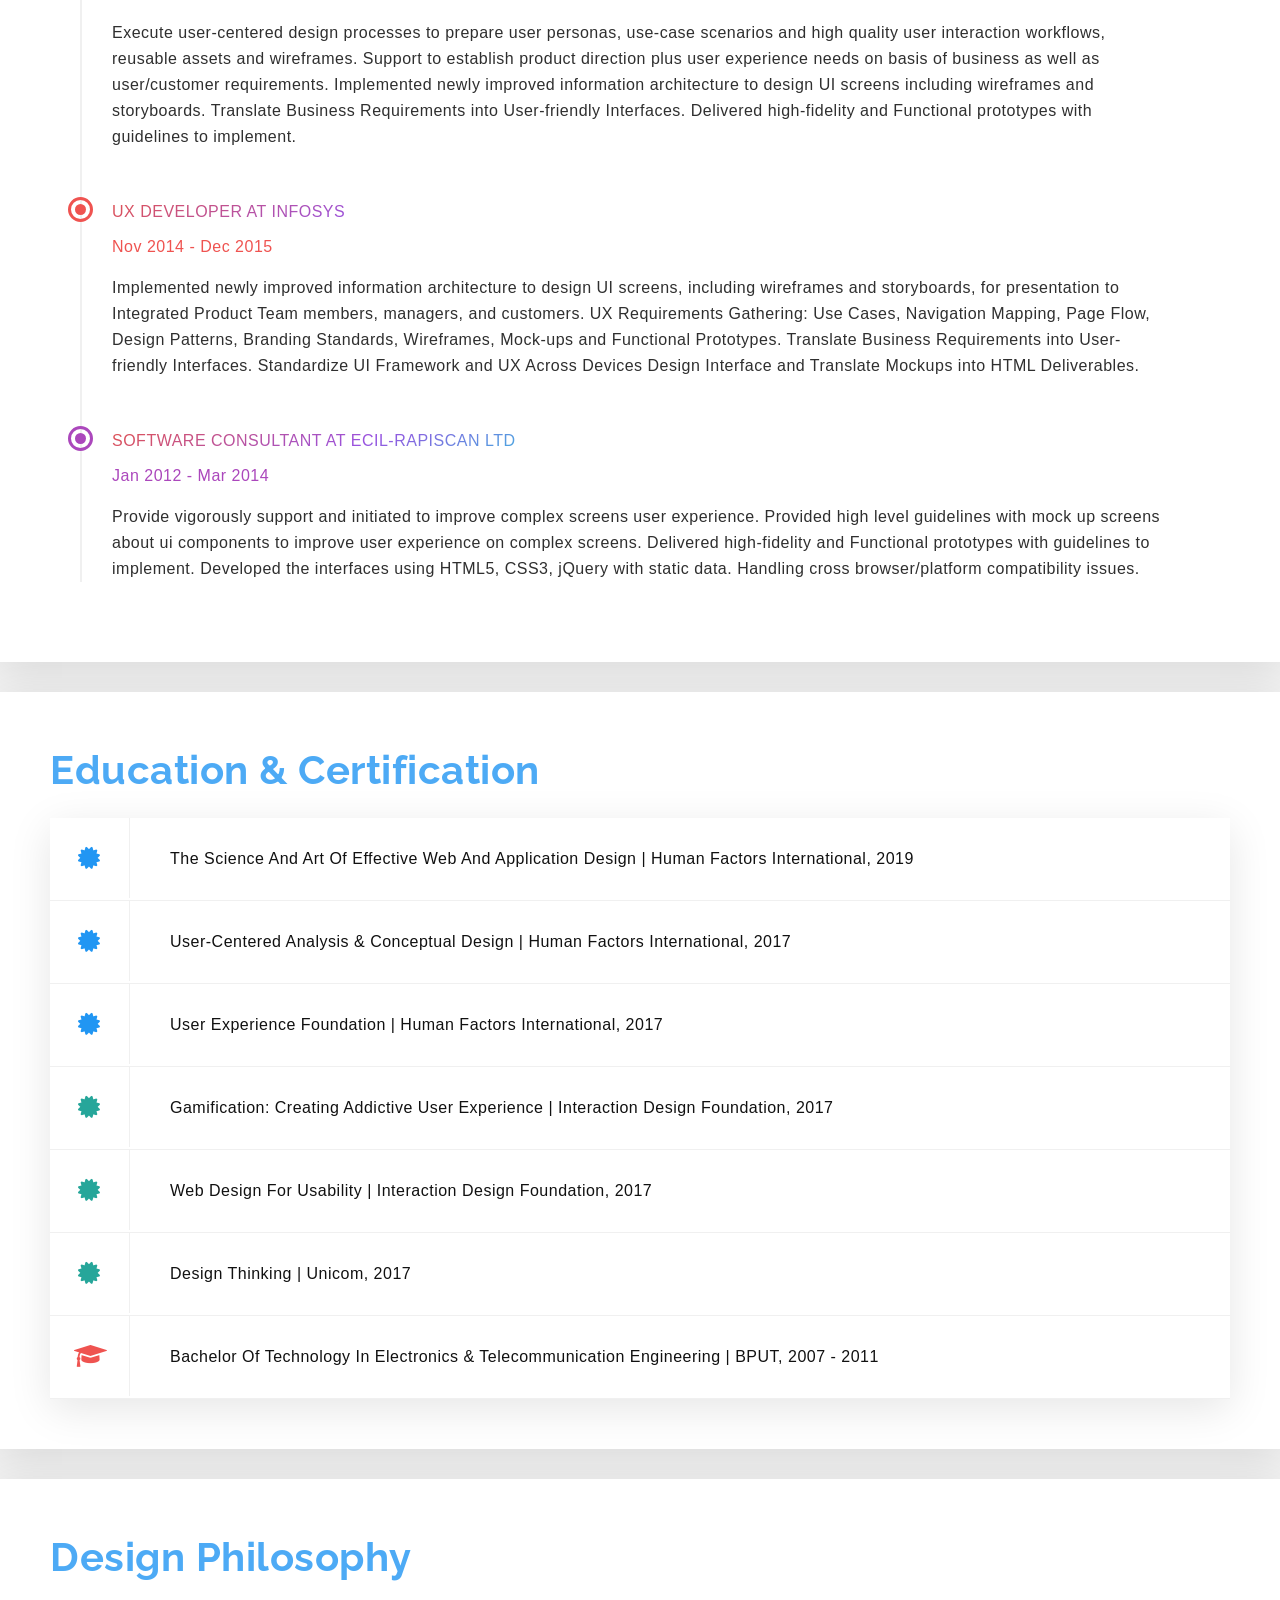
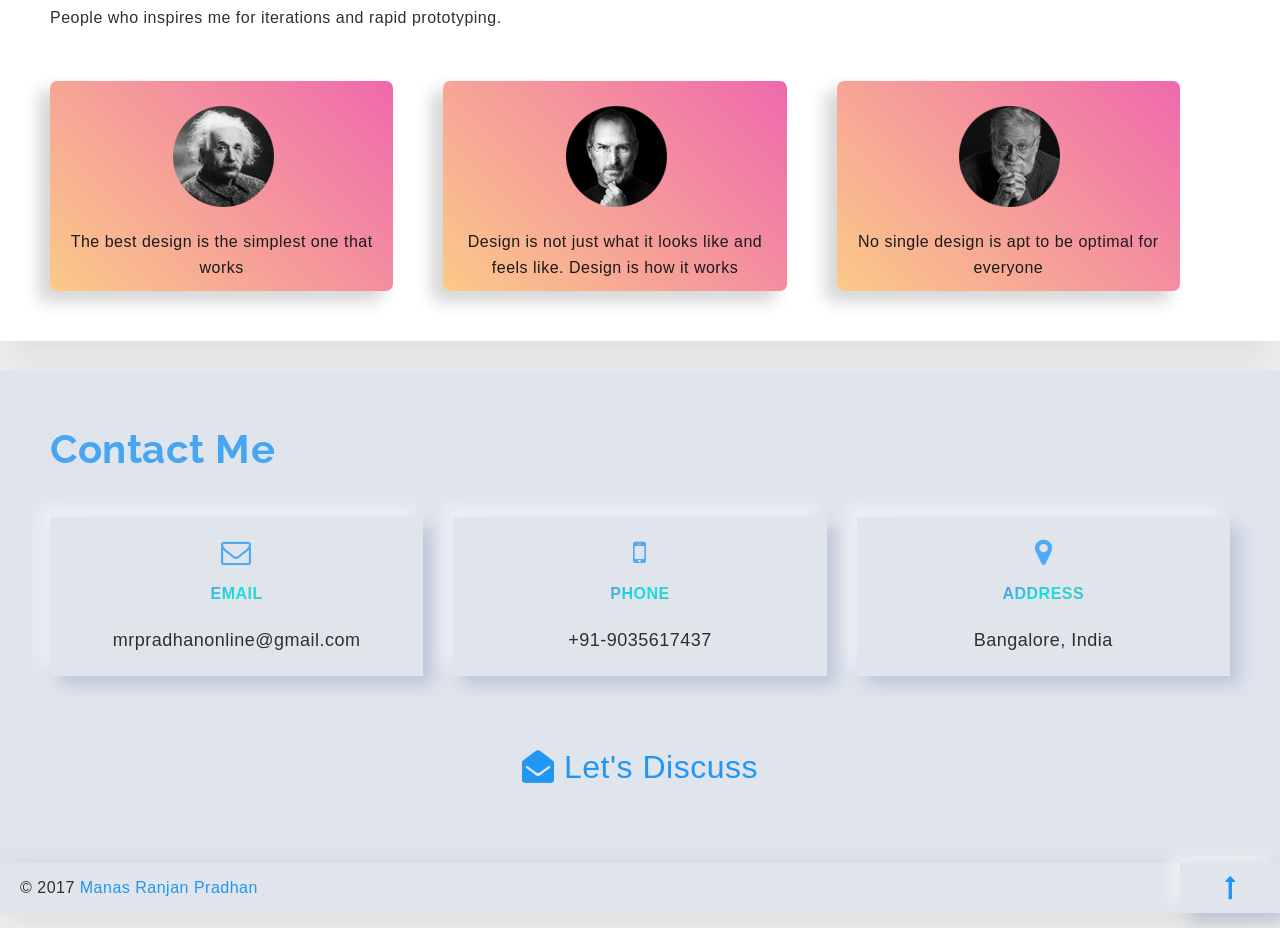
==== commit cd1bd55c: "Update index.html" ====
--- a/index.html
+++ b/index.html
@@ -419,6 +419,16 @@
 							</a>
 						</div>
 					</div>
+
+					<div class="element-item alkali" data-category="post-transition">
+						<div class="ei-child">
+							<img src="./SourceFiles/SIThumbnail.svg" alt="Image">
+							<a href="#ztna" class="more waves-effect waves-light modal-trigger">
+								<i class="fa fa-plus" aria-hidden="true"></i>
+							</a>
+						</div>
+					</div>
+					
 					<div class="element-item alkali metal" data-category="alkali">
 						<div class="ei-child">
 							<img src="./SourceFiles/WPThumbnail.svg" alt="Image">
@@ -519,6 +529,15 @@
 						<a href="#!" class="modal-action modal-close waves-effect waves-green btn-flat ">Close</a>
 					</div>
 				</div>
+				<div id="SI" class="modal modal-fixed-footer">
+					<div class="modal-content loader">
+						<div class="siBck"></div>
+					</div>
+					<div class="modal-footer">
+						<a href="#!" class="modal-action modal-close waves-effect waves-green btn-flat ">Close</a>
+					</div>
+				</div>
+				
 				<div id="workplace" class="modal modal-fixed-footer">
 					<div class="modal-content loader">
 						<div class="wrkpcBck"></div>
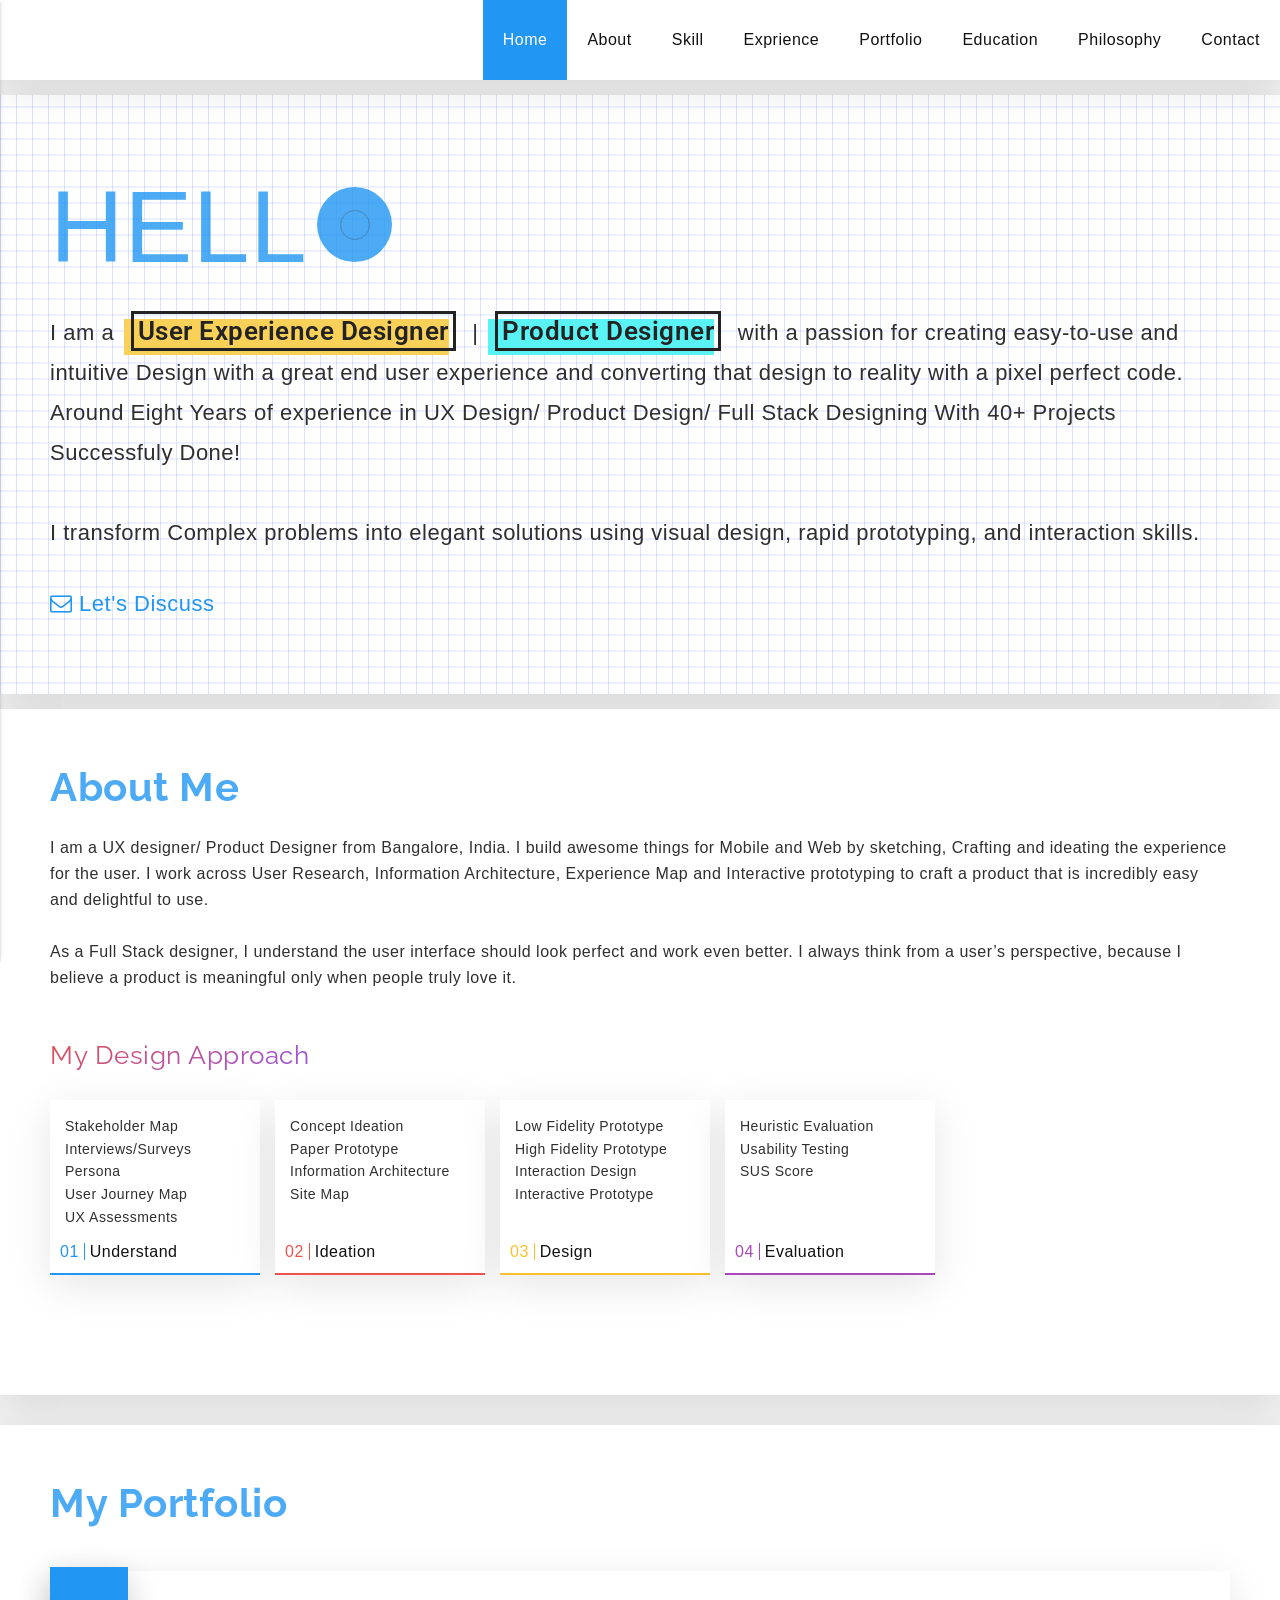
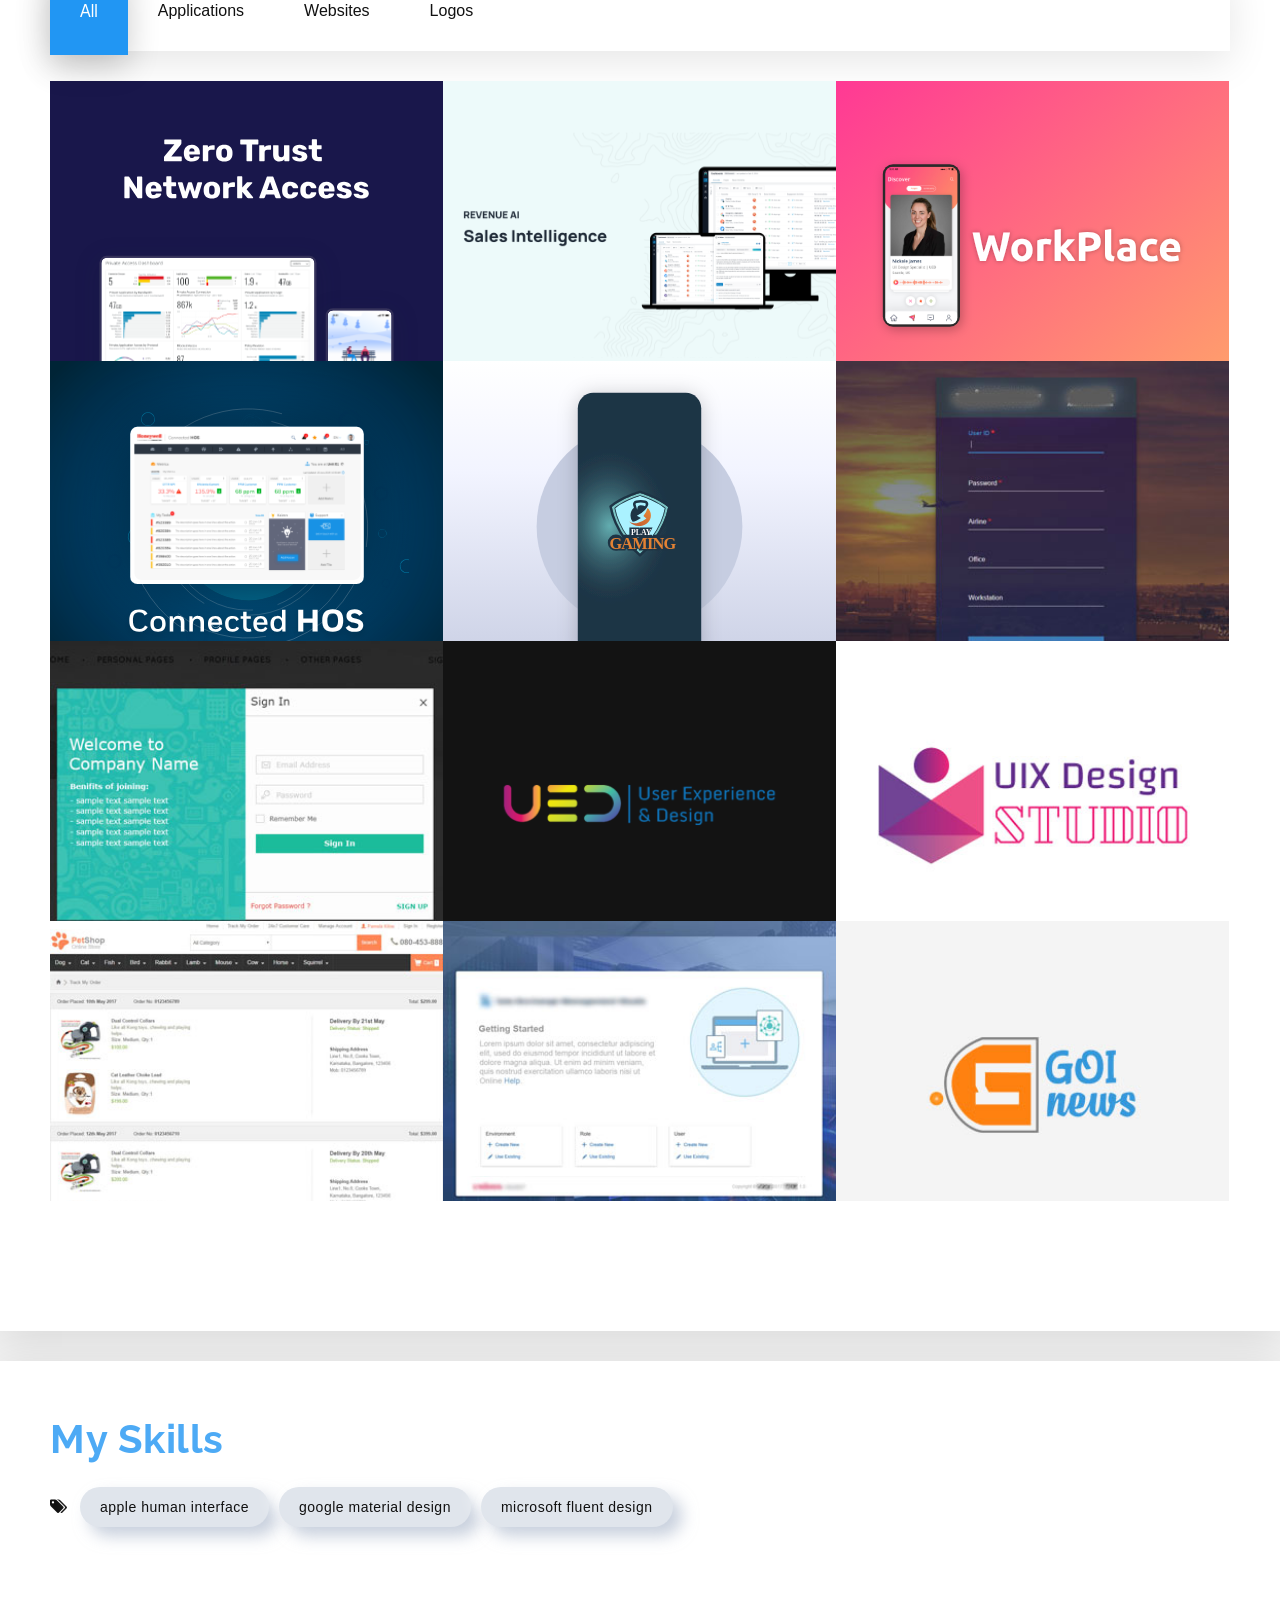
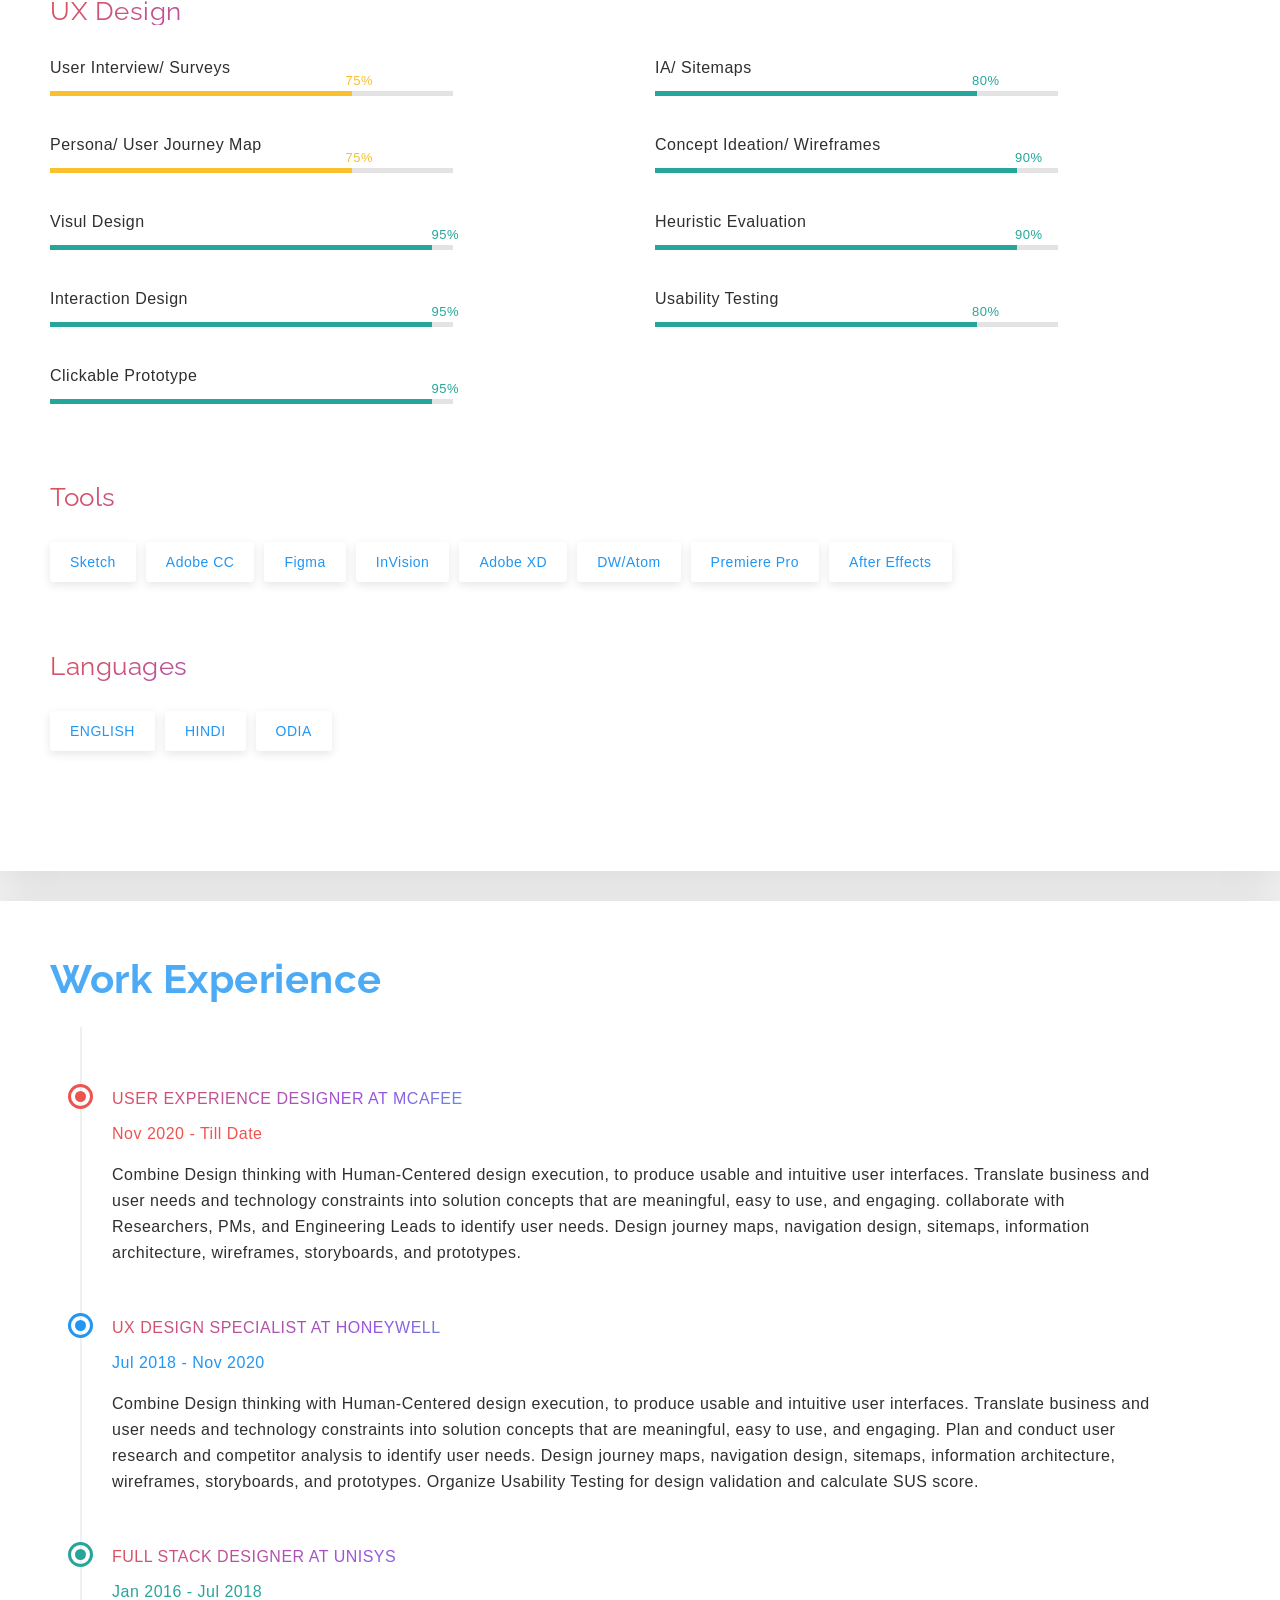
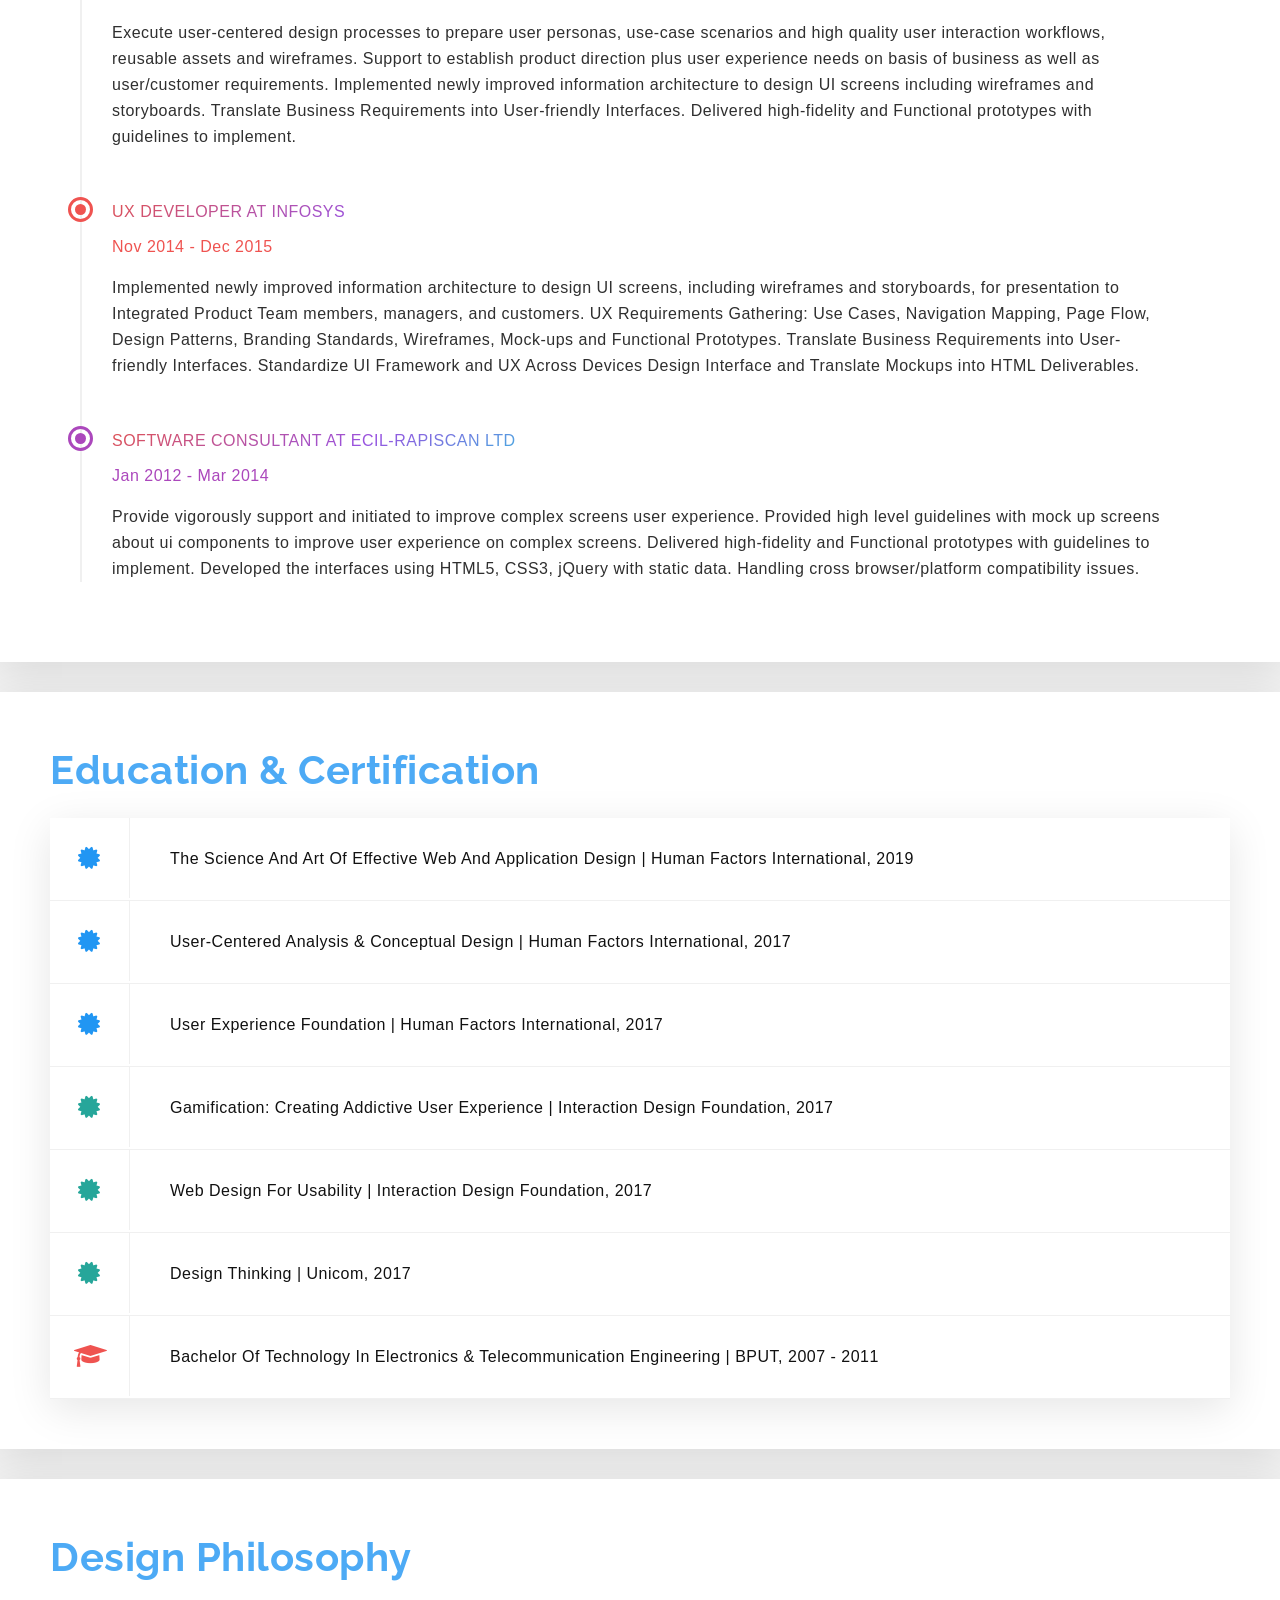
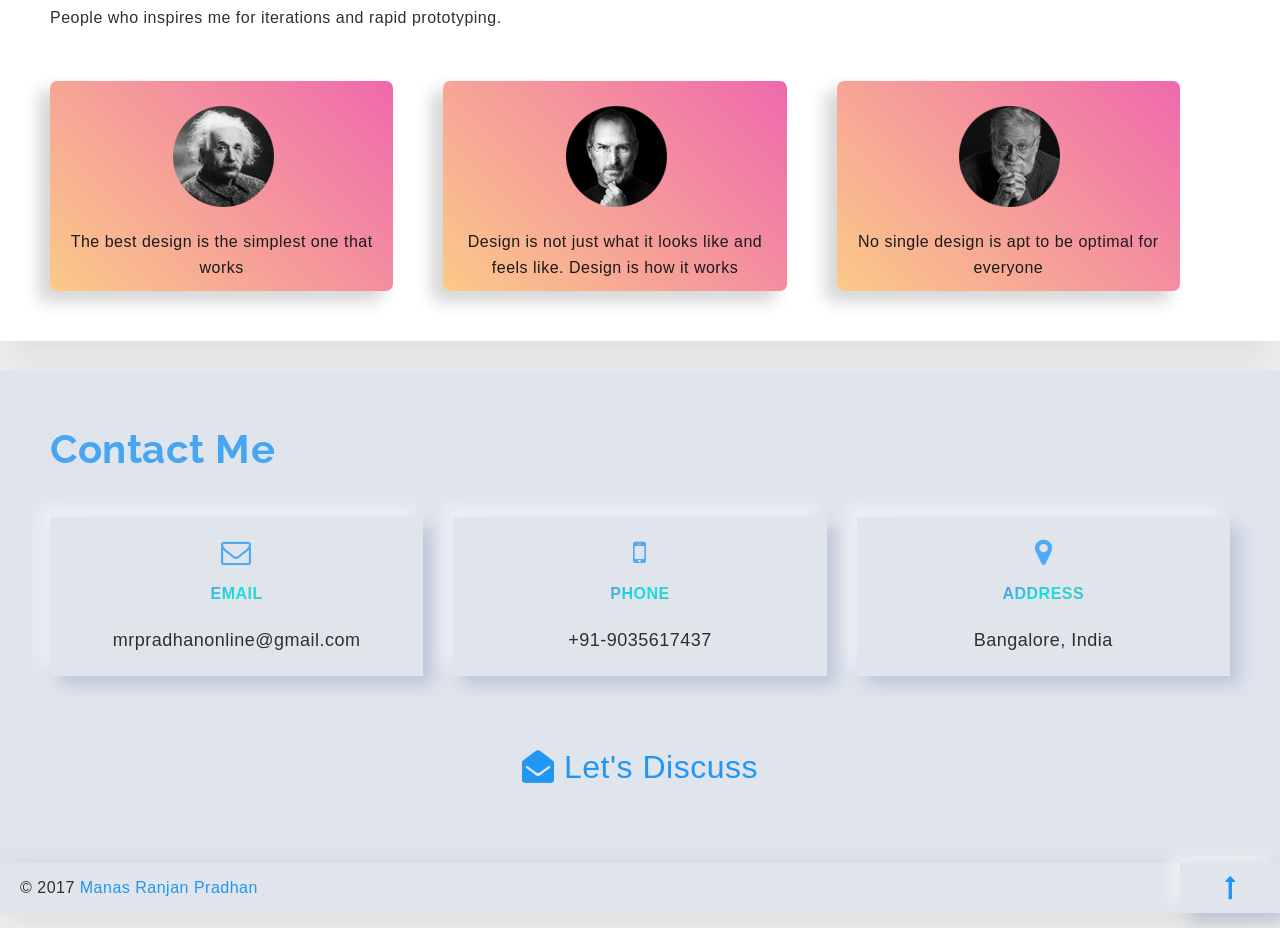
==== commit 9002c0eb: "Update index.html" ====
--- a/index.html
+++ b/index.html
@@ -423,7 +423,7 @@
 					<div class="element-item alkali" data-category="post-transition">
 						<div class="ei-child">
 							<img src="./SourceFiles/SIThumbnail.svg" alt="Image">
-							<a href="#ztna" class="more waves-effect waves-light modal-trigger">
+							<a href="#SI" class="more waves-effect waves-light modal-trigger">
 								<i class="fa fa-plus" aria-hidden="true"></i>
 							</a>
 						</div>
--- a/SourceFiles/style.css
+++ b/SourceFiles/style.css
@@ -2839,6 +2839,12 @@
   width: 100%;
   height: 5700px;
 }
+.siBck{
+  background: url(SI.svg);
+  background-size: 100%;
+  width: 100%;
+  height: 5700px;
+}
 .wrkpcBck{
   background: url(WorkPlace.svg);
   background-size: 100%;
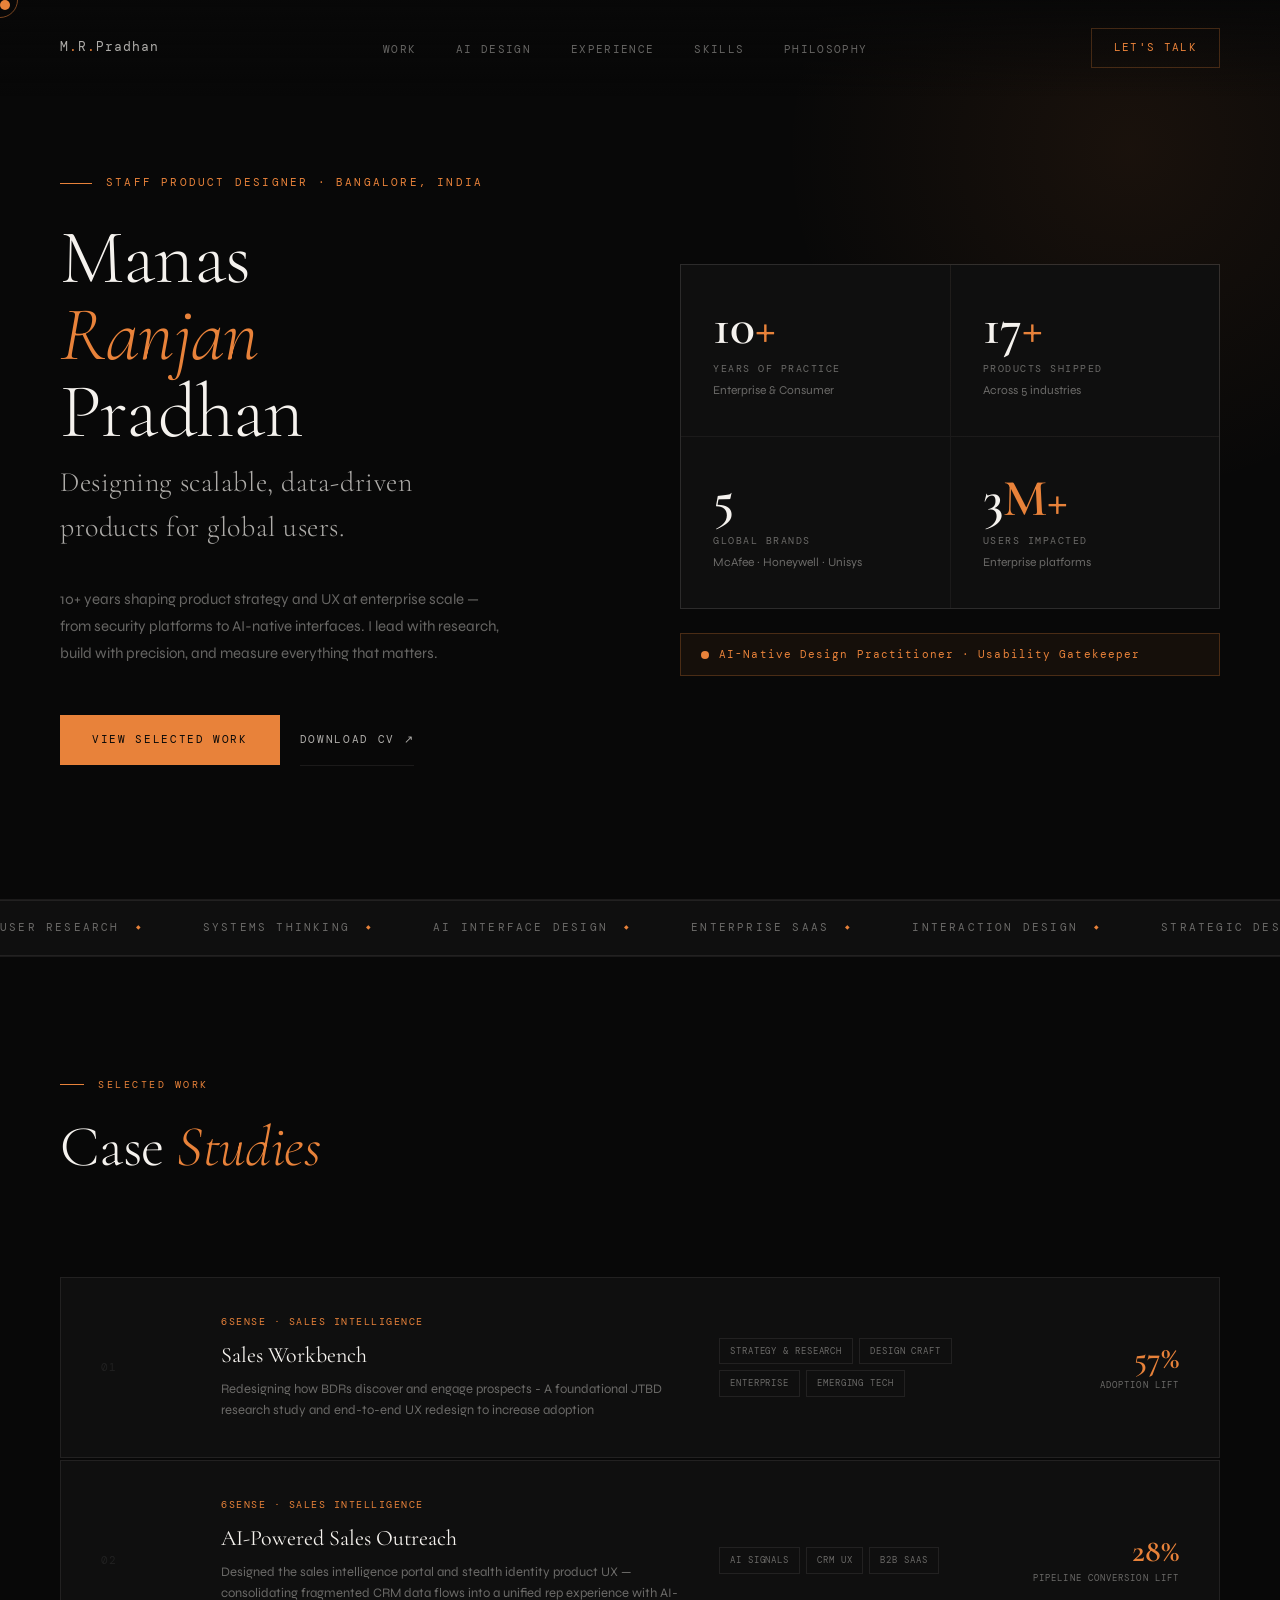
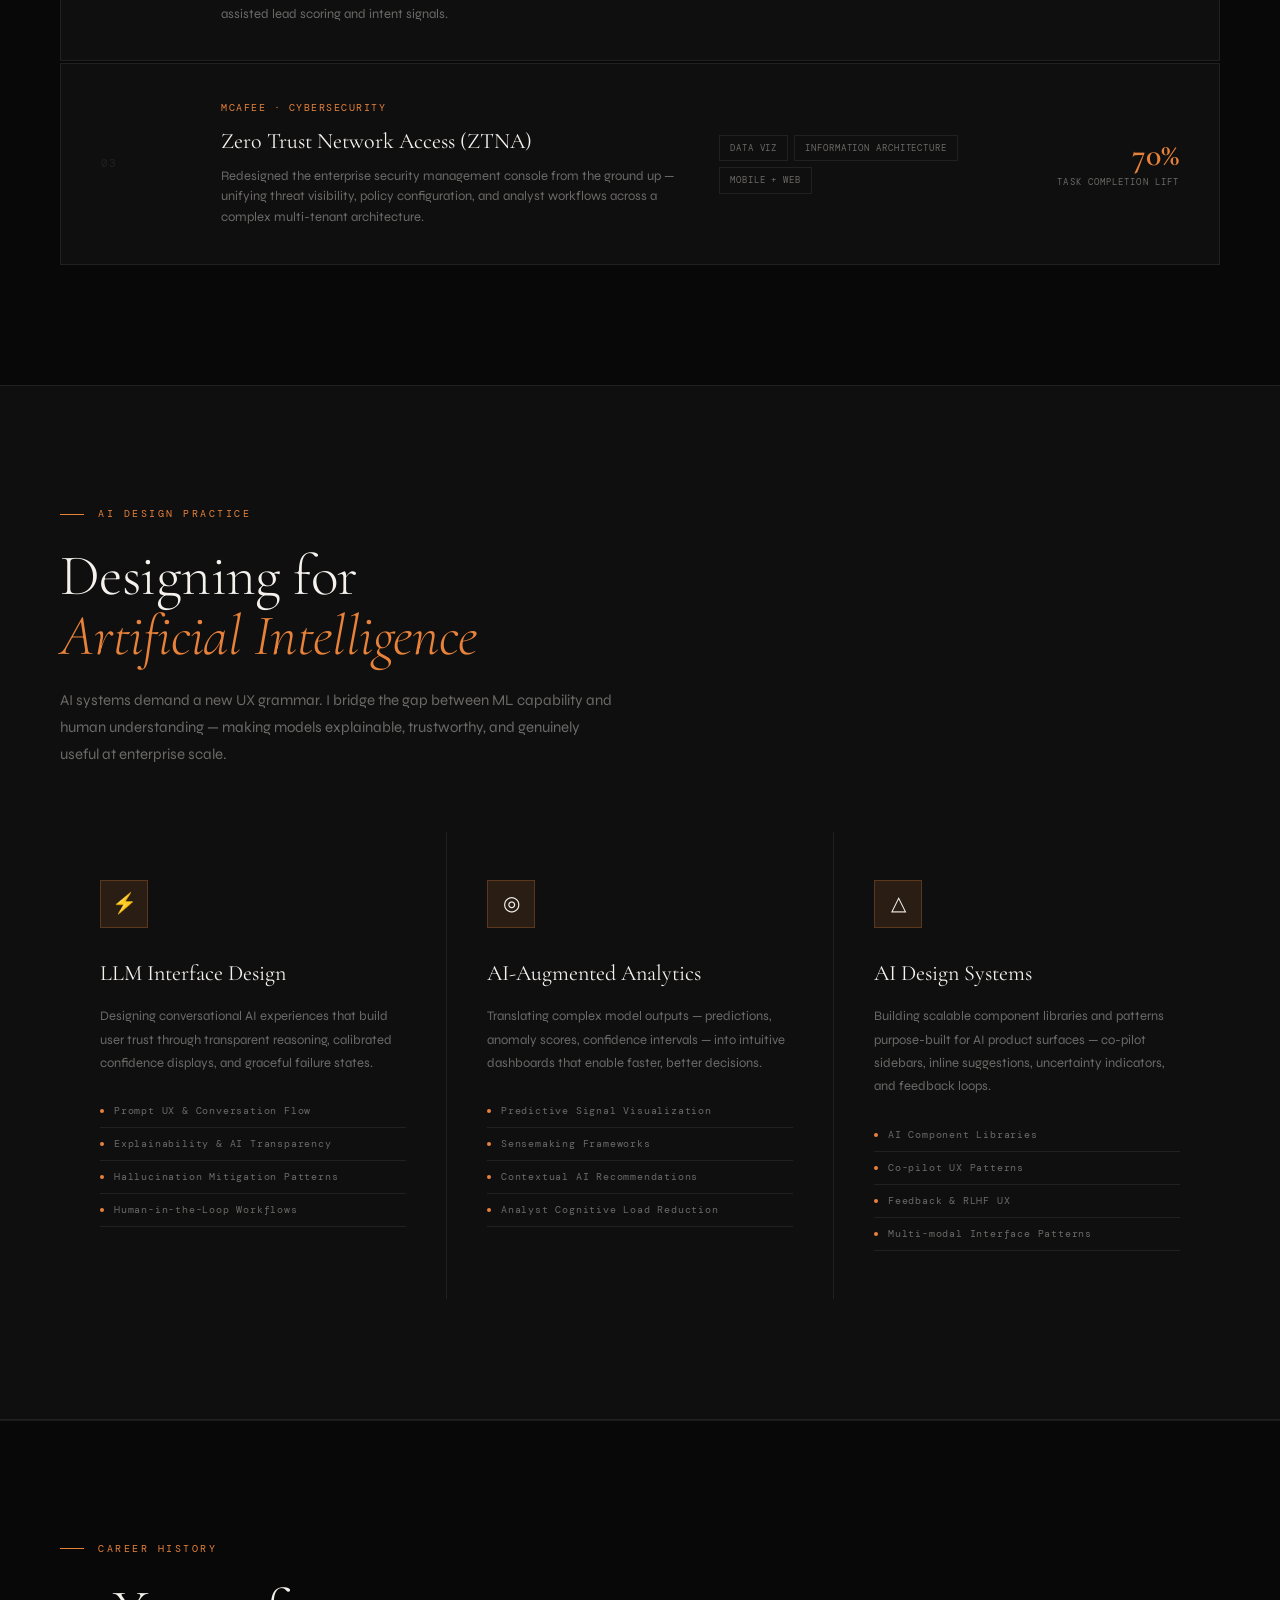
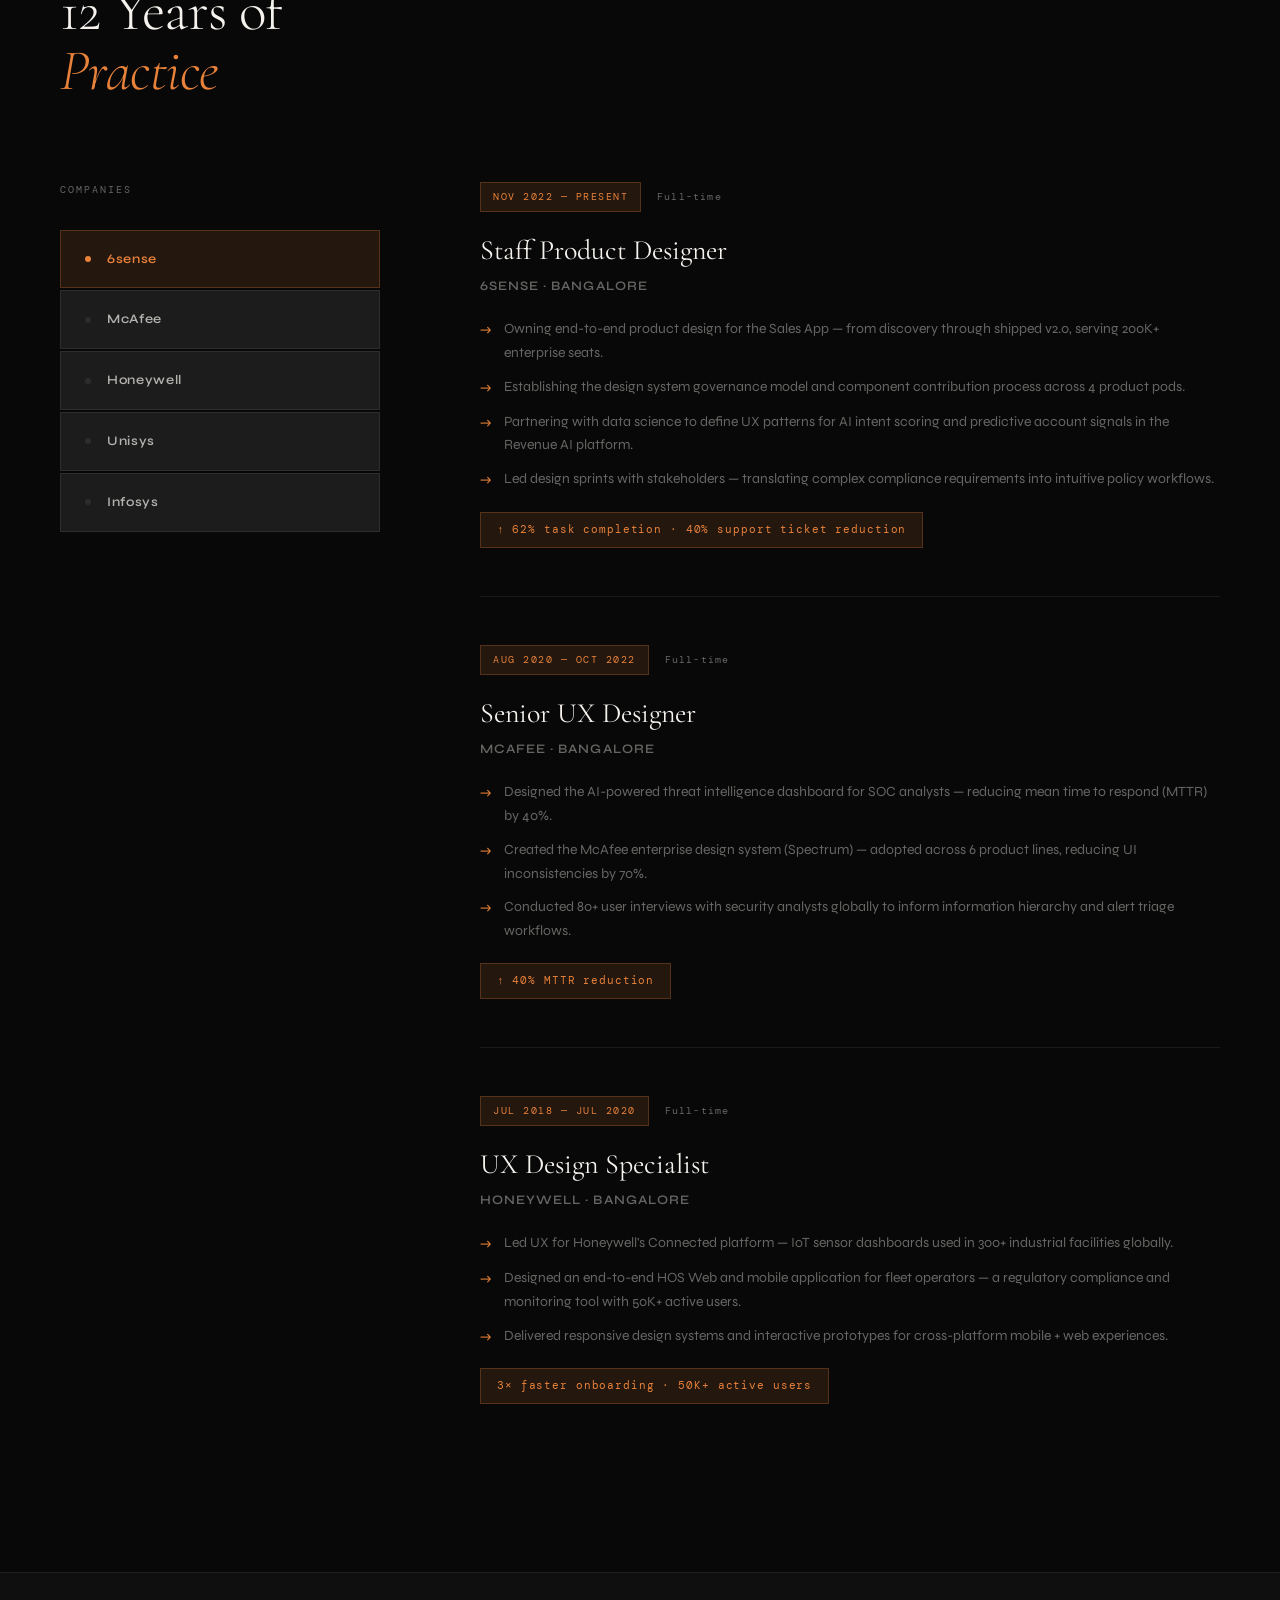
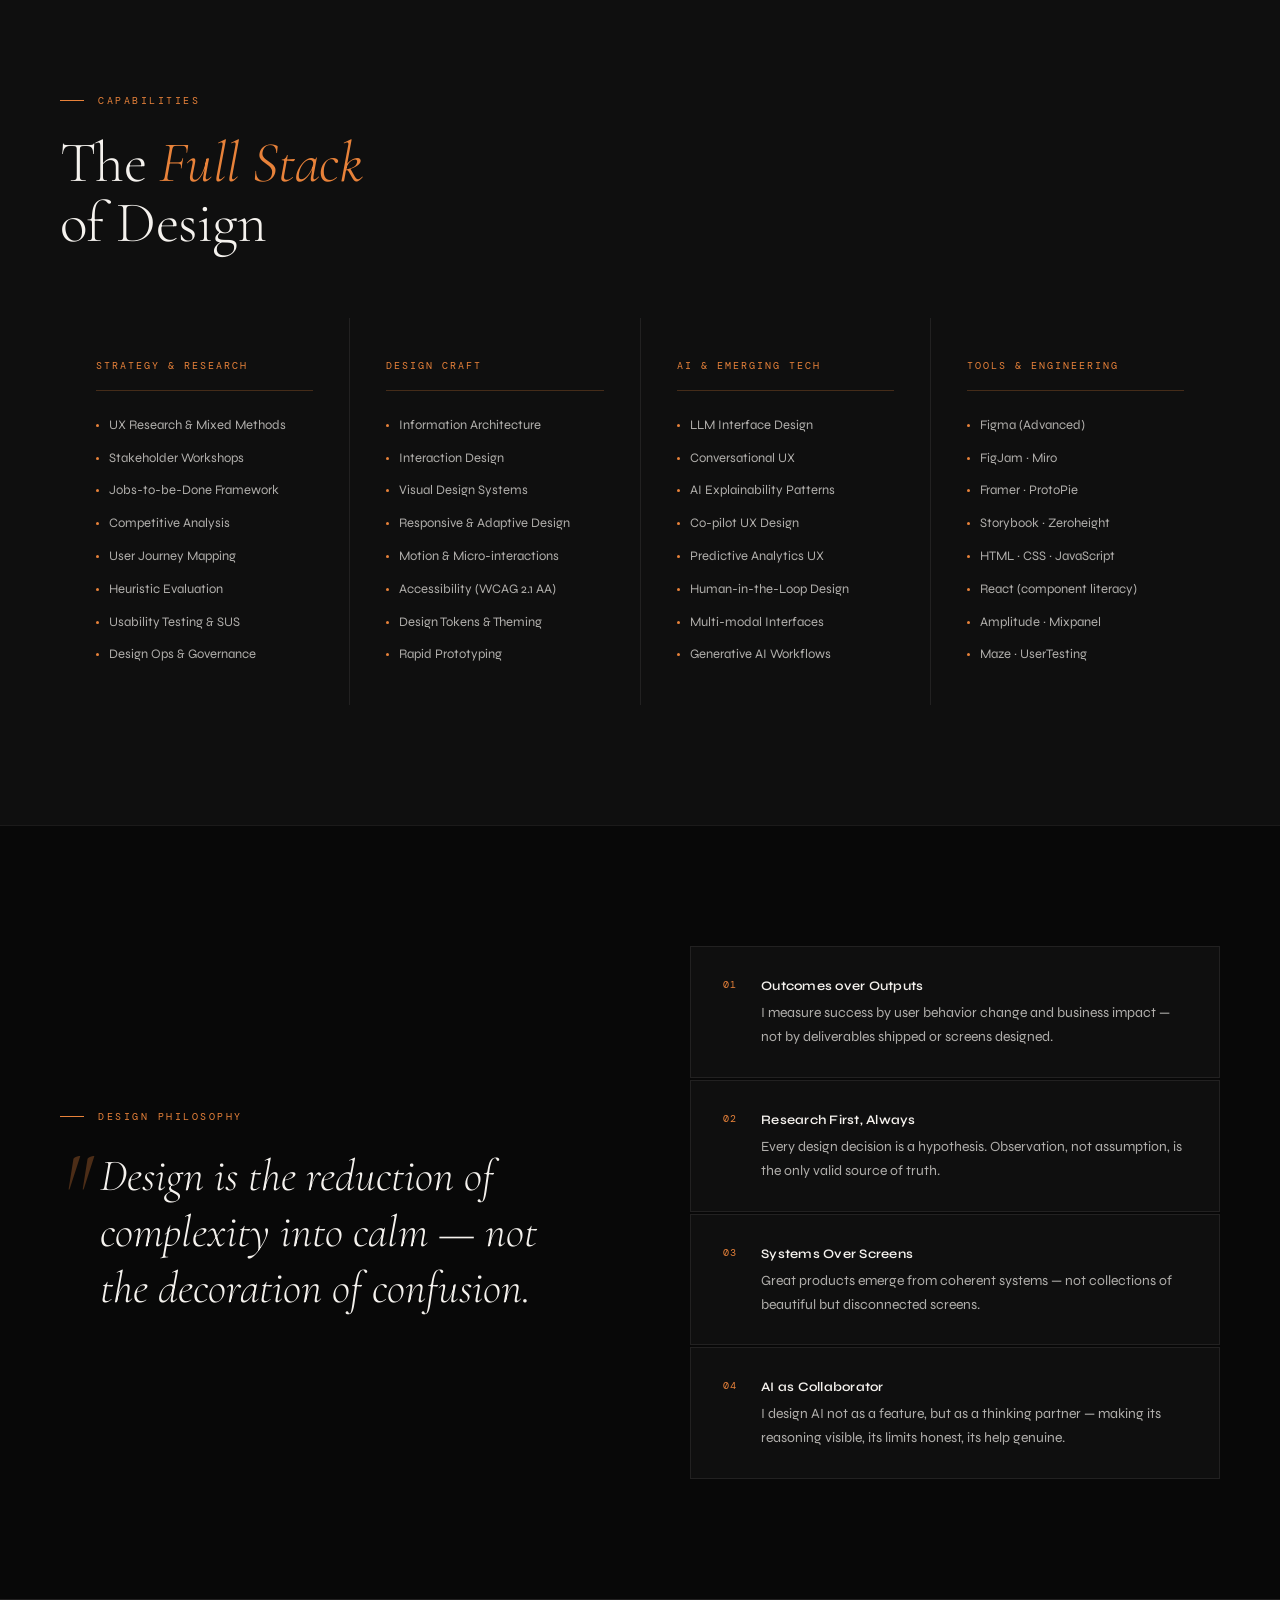
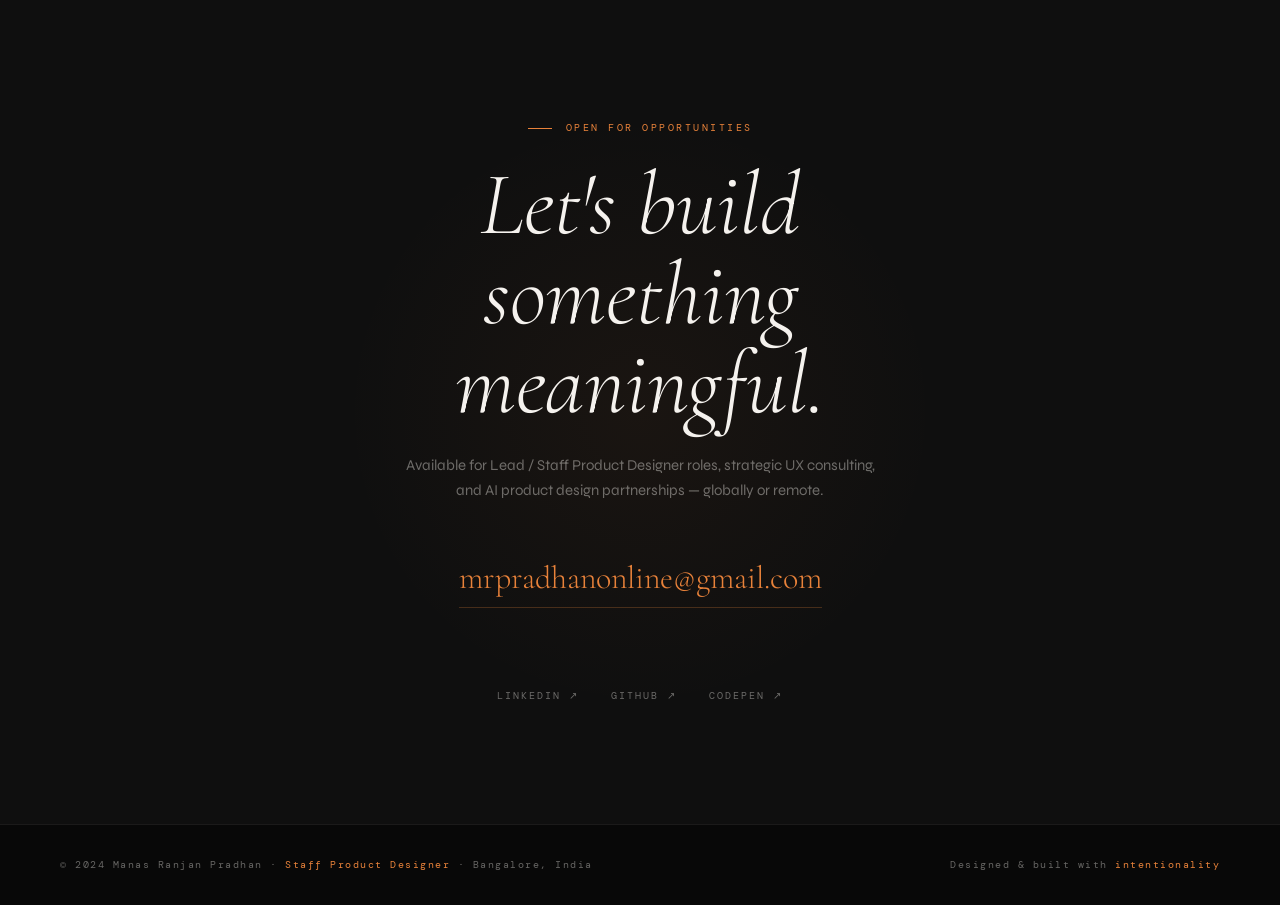
==== commit 836eaa57: "Update index.html New portfolio" ====
--- a/index.html
+++ b/index.html
@@ -1,1254 +1,1410 @@
 <!DOCTYPE html>
 <html lang="en">
 <head>
-	<meta http-equiv="Content-Type" content="text/html; charset=UTF-8">
-	<meta name="description" content="Manas R Pradhan Portfolio">
-  <meta name="keywords" content="Manas Ranjan Pradhan, Manas, UX Designer, Full Stack Designer, Manas R Portfolio">
-  <meta name="author" content="Manas Ranjan Pradhan">
-	<meta http-equiv="X-UA-Compatible" content="IE=edge">
-	<meta name="viewport" content="width=device-width, initial-scale=1">
-	<meta http-equiv="imagetoolbar" content="no" />
-	<title>M.R.Pradhan Portfolio</title>
-	<!-- css include -->
-	<link rel="stylesheet" type="text/css" href="./SourceFiles/materialize.css">
-	<link rel="stylesheet" type="text/css" href="./SourceFiles/font-awesome.min.css">
-	<link rel="stylesheet" type="text/css" href="./SourceFiles/owl.carousel.min.css">
-	<link rel="stylesheet" type="text/css" href="./SourceFiles/owl.theme.default.min.css">
-	<link rel="stylesheet" type="text/css" href="./SourceFiles/animate.css">
-	<link rel="stylesheet" type="text/css" href="https://cdnjs.cloudflare.com/ajax/libs/font-awesome/4.7.0/css/font-awesome.css">
-	<!-- my css include -->
-	<link rel="stylesheet" type="text/css" href="./SourceFiles/reset.css">
-	<link rel="stylesheet" type="text/css" href="./SourceFiles/style.css">
-	<link rel="stylesheet" type="text/css" href="./SourceFiles/responsive.css">
+<meta charset="UTF-8">
+<meta name="viewport" content="width=device-width, initial-scale=1.0">
+<title>Manas Ranjan Pradhan — Lead Product Designer</title>
+<link rel="preconnect" href="https://fonts.googleapis.com">
+<link rel="preconnect" href="https://fonts.gstatic.com" crossorigin>
+<link href="https://fonts.googleapis.com/css2?family=Cormorant+Garamond:ital,wght@0,300;0,400;0,600;0,700;1,300;1,400&family=DM+Mono:wght@300;400;500&family=Syne:wght@400;500;600;700;800&display=swap" rel="stylesheet">
+<style>
+  :root {
+    --bg: #080808;
+    --bg-2: #0f0f0f;
+    --bg-3: #161616;
+    --surface: #1c1c1c;
+    --surface-2: #242424;
+    --amber: #E8823A;
+    --amber-light: #F0A060;
+    --amber-dim: rgba(232,130,58,0.12);
+    --amber-dim2: rgba(232,130,58,0.06);
+    --white: #F5F2EE;
+    --white-70: rgba(245,242,238,0.7);
+    --white-40: rgba(245,242,238,0.4);
+    --white-15: rgba(245,242,238,0.08);
+    --border: rgba(245,242,238,0.08);
+    --border-amber: rgba(232,130,58,0.25);
+    --font-display: 'Cormorant Garamond', Georgia, serif;
+    --font-ui: 'Syne', sans-serif;
+    --font-mono: 'DM Mono', monospace;
+  }
+
+  *, *::before, *::after { box-sizing: border-box; margin: 0; padding: 0; }
+
+  html {
+    scroll-behavior: smooth;
+    cursor: none;
+  }
+
+  body {
+    background: var(--bg);
+    color: var(--white);
+    font-family: var(--font-ui);
+    overflow-x: hidden;
+    line-height: 1.6;
+  }
+
+  /* Custom Cursor */
+  .cursor {
+    width: 10px; height: 10px;
+    background: var(--amber);
+    border-radius: 50%;
+    position: fixed;
+    top: 0; left: 0;
+    pointer-events: none;
+    z-index: 9999;
+    transition: transform 0.15s ease;
+    mix-blend-mode: normal;
+  }
+  .cursor-ring {
+    width: 36px; height: 36px;
+    border: 1px solid rgba(232,130,58,0.5);
+    border-radius: 50%;
+    position: fixed;
+    top: 0; left: 0;
+    pointer-events: none;
+    z-index: 9998;
+    transition: transform 0.4s cubic-bezier(0.23,1,0.32,1), width 0.3s ease, height 0.3s ease, border-color 0.3s ease;
+  }
+  .cursor-ring.hover {
+    width: 60px; height: 60px;
+    border-color: var(--amber);
+  }
+
+  /* NAV */
+  nav {
+    position: fixed;
+    top: 0; left: 0; right: 0;
+    z-index: 100;
+    padding: 28px 60px;
+    display: flex;
+    align-items: center;
+    justify-content: space-between;
+    background: linear-gradient(to bottom, rgba(8,8,8,0.95) 0%, transparent 100%);
+    backdrop-filter: blur(0px);
+    transition: background 0.4s ease, backdrop-filter 0.4s ease, padding 0.4s ease;
+  }
+  nav.scrolled {
+    background: rgba(8,8,8,0.92);
+    backdrop-filter: blur(20px);
+    padding: 18px 60px;
+    border-bottom: 1px solid var(--border);
+  }
+  .nav-logo {
+    font-family: var(--font-mono);
+    font-size: 13px;
+    letter-spacing: 0.08em;
+    color: var(--white-70);
+    text-decoration: none;
+  }
+  .nav-logo span { color: var(--amber); }
+  .nav-links {
+    display: flex;
+    gap: 40px;
+    list-style: none;
+  }
+  .nav-links a {
+    font-family: var(--font-mono);
+    font-size: 11px;
+    letter-spacing: 0.12em;
+    text-transform: uppercase;
+    color: var(--white-40);
+    text-decoration: none;
+    transition: color 0.2s;
+  }
+  .nav-links a:hover { color: var(--white); }
+  .nav-cta {
+    font-family: var(--font-mono);
+    font-size: 11px;
+    letter-spacing: 0.12em;
+    text-transform: uppercase;
+    color: var(--amber);
+    text-decoration: none;
+    border: 1px solid var(--border-amber);
+    padding: 10px 22px;
+    transition: all 0.25s ease;
+  }
+  .nav-cta:hover {
+    background: var(--amber);
+    color: var(--bg);
+  }
+
+  /* HERO */
+  .hero {
+    min-height: 100vh;
+    padding: 140px 60px 100px;
+    display: grid;
+    grid-template-columns: 1fr 1fr;
+    gap: 80px;
+    align-items: center;
+    position: relative;
+    overflow: hidden;
+  }
+  .hero::before {
+    content: '';
+    position: absolute;
+    top: -200px; right: -200px;
+    width: 700px; height: 700px;
+    background: radial-gradient(circle, rgba(232,130,58,0.08) 0%, transparent 70%);
+    pointer-events: none;
+  }
+  .hero::after {
+    content: '';
+    position: absolute;
+    bottom: 0; left: 0; right: 0;
+    height: 1px;
+    background: var(--border);
+  }
+  .hero-eyebrow {
+    font-family: var(--font-mono);
+    font-size: 11px;
+    letter-spacing: 0.2em;
+    text-transform: uppercase;
+    color: var(--amber);
+    margin-bottom: 28px;
+    display: flex;
+    align-items: center;
+    gap: 14px;
+    opacity: 0;
+    animation: fadeUp 0.8s 0.2s forwards;
+  }
+  .hero-eyebrow::before {
+    content: '';
+    display: block;
+    width: 32px; height: 1px;
+    background: var(--amber);
+  }
+  .hero-name {
+    font-family: var(--font-display);
+    font-size: clamp(56px, 6vw, 88px);
+    font-weight: 300;
+    line-height: 1.0;
+    letter-spacing: -0.01em;
+    margin-bottom: 10px;
+    opacity: 0;
+    animation: fadeUp 0.8s 0.35s forwards;
+  }
+  .hero-name em {
+    font-style: italic;
+    color: var(--amber);
+  }
+  .hero-title {
+    font-family: var(--font-display);
+    font-size: clamp(18px, 2.2vw, 28px);
+    font-weight: 300;
+    color: var(--white-70);
+    letter-spacing: 0.02em;
+    margin-bottom: 36px;
+    opacity: 0;
+    animation: fadeUp 0.8s 0.5s forwards;
+  }
+  .hero-desc {
+    font-size: 15px;
+    line-height: 1.8;
+    color: var(--white-40);
+    max-width: 440px;
+    margin-bottom: 48px;
+    opacity: 0;
+    animation: fadeUp 0.8s 0.65s forwards;
+  }
+  .hero-actions {
+    display: flex;
+    gap: 20px;
+    align-items: center;
+    opacity: 0;
+    animation: fadeUp 0.8s 0.8s forwards;
+  }
+  .btn-primary {
+    font-family: var(--font-mono);
+    font-size: 11px;
+    letter-spacing: 0.15em;
+    text-transform: uppercase;
+    color: var(--bg);
+    background: var(--amber);
+    padding: 16px 32px;
+    text-decoration: none;
+    transition: all 0.25s ease;
+    display: inline-block;
+  }
+  .btn-primary:hover {
+    background: var(--amber-light);
+    transform: translateY(-2px);
+  }
+  .btn-secondary {
+    font-family: var(--font-mono);
+    font-size: 11px;
+    letter-spacing: 0.15em;
+    text-transform: uppercase;
+    color: var(--white-70);
+    padding: 16px 0;
+    text-decoration: none;
+    border-bottom: 1px solid var(--border);
+    transition: all 0.25s ease;
+  }
+  .btn-secondary:hover {
+    color: var(--white);
+    border-color: var(--white-40);
+  }
+
+  /* HERO STATS */
+  .hero-right {
+    opacity: 0;
+    animation: fadeIn 1s 0.9s forwards;
+  }
+  .stats-grid {
+    display: grid;
+    grid-template-columns: 1fr 1fr;
+    gap: 1px;
+    background: var(--border);
+    border: 1px solid var(--border);
+  }
+  .stat-item {
+    background: var(--bg-2);
+    padding: 36px 32px;
+    position: relative;
+    overflow: hidden;
+    transition: background 0.3s ease;
+  }
+  .stat-item:hover { background: var(--bg-3); }
+  .stat-item::before {
+    content: '';
+    position: absolute;
+    bottom: 0; left: 32px;
+    width: 24px; height: 2px;
+    background: var(--amber);
+    opacity: 0;
+    transition: opacity 0.3s ease, width 0.3s ease;
+  }
+  .stat-item:hover::before { opacity: 1; width: 40px; }
+  .stat-number {
+    font-family: var(--font-display);
+    font-size: 52px;
+    font-weight: 600;
+    line-height: 1;
+    color: var(--white);
+    margin-bottom: 8px;
+  }
+  .stat-number span { color: var(--amber); }
+  .stat-label {
+    font-family: var(--font-mono);
+    font-size: 10px;
+    letter-spacing: 0.15em;
+    text-transform: uppercase;
+    color: var(--white-40);
+  }
+  .stat-sub {
+    font-size: 12px;
+    color: var(--white-40);
+    margin-top: 4px;
+  }
+
+  /* AI BADGE */
+  .ai-badge {
+    margin-top: 24px;
+    display: inline-flex;
+    align-items: center;
+    gap: 10px;
+    background: var(--amber-dim2);
+    border: 1px solid var(--border-amber);
+    padding: 12px 20px;
+    width: 100%;
+  }
+  .ai-badge-dot {
+    width: 8px; height: 8px;
+    background: var(--amber);
+    border-radius: 50%;
+    animation: pulse 2s infinite;
+  }
+  .ai-badge-text {
+    font-family: var(--font-mono);
+    font-size: 11px;
+    letter-spacing: 0.1em;
+    color: var(--amber);
+  }
+
+  /* MARQUEE */
+  .marquee-section {
+    border-top: 1px solid var(--border);
+    border-bottom: 1px solid var(--border);
+    overflow: hidden;
+    padding: 18px 0;
+    background: var(--bg-2);
+  }
+  .marquee-track {
+    display: flex;
+    gap: 60px;
+    animation: marquee 30s linear infinite;
+    white-space: nowrap;
+    width: max-content;
+  }
+  .marquee-item {
+    font-family: var(--font-mono);
+    font-size: 11px;
+    letter-spacing: 0.2em;
+    text-transform: uppercase;
+    color: var(--white-40);
+    display: flex;
+    align-items: center;
+    gap: 16px;
+  }
+  .marquee-item::after {
+    content: '◆';
+    font-size: 6px;
+    color: var(--amber);
+  }
+
+  /* SECTION BASICS */
+  section { padding: 120px 60px; }
+  .section-label {
+    font-family: var(--font-mono);
+    font-size: 10px;
+    letter-spacing: 0.25em;
+    text-transform: uppercase;
+    color: var(--amber);
+    margin-bottom: 24px;
+    display: flex;
+    align-items: center;
+    gap: 14px;
+  }
+  .section-label::before {
+    content: '';
+    width: 24px; height: 1px;
+    background: var(--amber);
+  }
+  .section-headline {
+    font-family: var(--font-display);
+    font-size: clamp(36px, 4.5vw, 64px);
+    font-weight: 300;
+    line-height: 1.05;
+    letter-spacing: -0.01em;
+    margin-bottom: 20px;
+  }
+  .section-headline em { font-style: italic; color: var(--amber); }
+
+  /* WORK SECTION */
+  .work-section {
+    padding: 120px 60px;
+    border-top: 1px solid var(--border);
+  }
+  .work-header {
+    display: flex;
+    justify-content: space-between;
+    align-items: flex-end;
+    margin-bottom: 80px;
+  }
+  .work-link-all {
+    font-family: var(--font-mono);
+    font-size: 11px;
+    letter-spacing: 0.12em;
+    text-transform: uppercase;
+    color: var(--white-40);
+    text-decoration: none;
+    border-bottom: 1px solid var(--border);
+    padding-bottom: 4px;
+    transition: all 0.2s;
+  }
+  .work-link-all:hover { color: var(--amber); border-color: var(--amber); }
+
+  .case-studies {
+    display: flex;
+    flex-direction: column;
+    gap: 2px;
+  }
+  .case-item {
+    display: grid;
+    grid-template-columns: 80px 1fr 260px 160px;
+    gap: 40px;
+    align-items: center;
+    padding: 36px 40px;
+    background: var(--bg-2);
+    border: 1px solid var(--border);
+    text-decoration: none;
+    transition: all 0.3s ease;
+    position: relative;
+    overflow: hidden;
+  }
+  .case-item::before {
+    content: '';
+    position: absolute;
+    left: 0; top: 0; bottom: 0;
+    width: 3px;
+    background: var(--amber);
+    transform: scaleY(0);
+    transition: transform 0.3s ease;
+    transform-origin: bottom;
+  }
+  .case-item:hover {
+    background: var(--bg-3);
+    border-color: var(--border-amber);
+  }
+  .case-item:hover::before { transform: scaleY(1); }
+  .case-num {
+    font-family: var(--font-mono);
+    font-size: 11px;
+    color: var(--white-15);
+    letter-spacing: 0.1em;
+  }
+  .case-info {}
+  .case-company {
+    font-family: var(--font-mono);
+    font-size: 10px;
+    letter-spacing: 0.15em;
+    text-transform: uppercase;
+    color: var(--amber);
+    margin-bottom: 8px;
+  }
+  .case-title {
+    font-family: var(--font-display);
+    font-size: 22px;
+    font-weight: 400;
+    color: var(--white);
+    margin-bottom: 6px;
+  }
+  .case-desc {
+    font-size: 13px;
+    color: var(--white-40);
+    line-height: 1.6;
+  }
+  .case-tags {
+    display: flex;
+    flex-wrap: wrap;
+    gap: 6px;
+  }
+  .tag {
+    font-family: var(--font-mono);
+    font-size: 9px;
+    letter-spacing: 0.1em;
+    text-transform: uppercase;
+    color: var(--white-40);
+    border: 1px solid var(--border);
+    padding: 5px 10px;
+  }
+  .case-outcome {
+    text-align: right;
+  }
+  .outcome-num {
+    font-family: var(--font-display);
+    font-size: 32px;
+    font-weight: 600;
+    color: var(--amber);
+    line-height: 1;
+  }
+  .outcome-label {
+    font-family: var(--font-mono);
+    font-size: 9px;
+    letter-spacing: 0.12em;
+    text-transform: uppercase;
+    color: var(--white-40);
+    margin-top: 4px;
+  }
+
+  /* AI EXPERTISE */
+  .ai-section {
+    background: var(--bg-2);
+    border-top: 1px solid var(--border);
+    border-bottom: 1px solid var(--border);
+    padding: 120px 60px;
+  }
+  .ai-grid {
+    display: grid;
+    grid-template-columns: repeat(3, 1fr);
+    gap: 1px;
+    background: var(--border);
+    margin-top: 64px;
+  }
+  .ai-card {
+    background: var(--bg-2);
+    padding: 48px 40px;
+    position: relative;
+    transition: background 0.3s ease;
+  }
+  .ai-card:hover { background: var(--bg-3); }
+  .ai-card-icon {
+    width: 48px; height: 48px;
+    background: var(--amber-dim);
+    border: 1px solid var(--border-amber);
+    display: flex;
+    align-items: center;
+    justify-content: center;
+    margin-bottom: 28px;
+    font-size: 20px;
+  }
+  .ai-card-title {
+    font-family: var(--font-display);
+    font-size: 22px;
+    font-weight: 400;
+    margin-bottom: 14px;
+    color: var(--white);
+  }
+  .ai-card-desc {
+    font-size: 13px;
+    line-height: 1.8;
+    color: var(--white-40);
+  }
+  .ai-card-list {
+    margin-top: 20px;
+    list-style: none;
+  }
+  .ai-card-list li {
+    font-family: var(--font-mono);
+    font-size: 10px;
+    letter-spacing: 0.08em;
+    color: var(--white-40);
+    padding: 8px 0;
+    border-bottom: 1px solid var(--border);
+    display: flex;
+    align-items: center;
+    gap: 10px;
+  }
+  .ai-card-list li::before {
+    content: '';
+    width: 4px; height: 4px;
+    background: var(--amber);
+    border-radius: 50%;
+    flex-shrink: 0;
+  }
+
+  /* EXPERIENCE */
+  .exp-section {
+    padding: 120px 60px;
+    border-top: 1px solid var(--border);
+  }
+  .exp-grid {
+    display: grid;
+    grid-template-columns: 320px 1fr;
+    gap: 100px;
+    margin-top: 80px;
+  }
+  .exp-sidebar {}
+  .exp-sidebar-label {
+    font-family: var(--font-mono);
+    font-size: 10px;
+    letter-spacing: 0.2em;
+    text-transform: uppercase;
+    color: var(--white-40);
+    margin-bottom: 32px;
+  }
+  .exp-logos {
+    display: flex;
+    flex-direction: column;
+    gap: 2px;
+  }
+  .exp-logo-item {
+    display: flex;
+    align-items: center;
+    gap: 16px;
+    padding: 18px 24px;
+    background: var(--surface);
+    border: 1px solid var(--border);
+    font-family: var(--font-ui);
+    font-size: 13px;
+    font-weight: 600;
+    color: var(--white-70);
+    letter-spacing: 0.05em;
+    transition: all 0.2s;
+    cursor: pointer;
+  }
+  .exp-logo-item:hover {
+    background: var(--surface-2);
+    color: var(--white);
+    border-color: var(--border-amber);
+  }
+  .exp-logo-item.active {
+    background: var(--amber-dim);
+    border-color: var(--border-amber);
+    color: var(--amber);
+  }
+  .exp-logo-dot {
+    width: 6px; height: 6px;
+    border-radius: 50%;
+    background: var(--border);
+    flex-shrink: 0;
+  }
+  .exp-logo-item.active .exp-logo-dot { background: var(--amber); }
+
+  .exp-timeline {
+    display: flex;
+    flex-direction: column;
+    gap: 48px;
+  }
+  .exp-item {
+    padding-bottom: 48px;
+    border-bottom: 1px solid var(--border);
+    position: relative;
+  }
+  .exp-item:last-child { border-bottom: none; }
+  .exp-meta {
+    display: flex;
+    align-items: center;
+    gap: 16px;
+    margin-bottom: 16px;
+  }
+  .exp-period {
+    font-family: var(--font-mono);
+    font-size: 10px;
+    letter-spacing: 0.15em;
+    text-transform: uppercase;
+    color: var(--amber);
+    background: var(--amber-dim);
+    padding: 6px 12px;
+    border: 1px solid var(--border-amber);
+  }
+  .exp-type {
+    font-family: var(--font-mono);
+    font-size: 10px;
+    letter-spacing: 0.12em;
+    color: var(--white-40);
+  }
+  .exp-role {
+    font-family: var(--font-display);
+    font-size: 28px;
+    font-weight: 400;
+    color: var(--white);
+    margin-bottom: 4px;
+  }
+  .exp-company {
+    font-family: var(--font-ui);
+    font-size: 13px;
+    font-weight: 600;
+    letter-spacing: 0.08em;
+    color: var(--white-40);
+    text-transform: uppercase;
+    margin-bottom: 20px;
+  }
+  .exp-bullets {
+    list-style: none;
+    display: flex;
+    flex-direction: column;
+    gap: 10px;
+  }
+  .exp-bullets li {
+    font-size: 14px;
+    color: var(--white-40);
+    line-height: 1.7;
+    display: flex;
+    gap: 12px;
+  }
+  .exp-bullets li::before {
+    content: '→';
+    color: var(--amber);
+    flex-shrink: 0;
+    margin-top: 1px;
+  }
+  .exp-outcome-chip {
+    display: inline-flex;
+    align-items: center;
+    gap: 8px;
+    margin-top: 20px;
+    font-family: var(--font-mono);
+    font-size: 11px;
+    letter-spacing: 0.08em;
+    color: var(--amber);
+    background: var(--amber-dim);
+    border: 1px solid var(--border-amber);
+    padding: 8px 16px;
+  }
+
+  /* SKILLS */
+  .skills-section {
+    padding: 120px 60px;
+    background: var(--bg-2);
+    border-top: 1px solid var(--border);
+  }
+  .skills-grid {
+    display: grid;
+    grid-template-columns: repeat(4, 1fr);
+    gap: 1px;
+    background: var(--border);
+    margin-top: 64px;
+  }
+  .skill-group {
+    background: var(--bg-2);
+    padding: 40px 36px;
+  }
+  .skill-group-title {
+    font-family: var(--font-mono);
+    font-size: 10px;
+    letter-spacing: 0.2em;
+    text-transform: uppercase;
+    color: var(--amber);
+    margin-bottom: 24px;
+    padding-bottom: 16px;
+    border-bottom: 1px solid var(--border-amber);
+  }
+  .skill-list {
+    list-style: none;
+    display: flex;
+    flex-direction: column;
+    gap: 12px;
+  }
+  .skill-list li {
+    font-size: 13px;
+    color: var(--white-70);
+    display: flex;
+    align-items: center;
+    gap: 10px;
+  }
+  .skill-list li::before {
+    content: '';
+    width: 3px; height: 3px;
+    background: var(--amber);
+    border-radius: 50%;
+    flex-shrink: 0;
+  }
+
+  /* PHILOSOPHY */
+  .philosophy-section {
+    padding: 120px 60px;
+    border-top: 1px solid var(--border);
+    display: grid;
+    grid-template-columns: 1fr 1fr;
+    gap: 100px;
+    align-items: center;
+  }
+  .philosophy-quote {
+    font-family: var(--font-display);
+    font-size: clamp(28px, 3.5vw, 52px);
+    font-weight: 300;
+    font-style: italic;
+    line-height: 1.25;
+    color: var(--white);
+    position: relative;
+    padding-left: 40px;
+  }
+  .philosophy-quote::before {
+    content: '"';
+    position: absolute;
+    left: 0; top: -10px;
+    font-size: 100px;
+    font-family: var(--font-display);
+    color: var(--amber);
+    opacity: 0.3;
+    line-height: 1;
+  }
+  .philosophy-right {}
+  .philosophy-principles {
+    list-style: none;
+    display: flex;
+    flex-direction: column;
+    gap: 2px;
+  }
+  .principle-item {
+    padding: 28px 32px;
+    background: var(--bg-2);
+    border: 1px solid var(--border);
+    display: flex;
+    gap: 24px;
+    align-items: flex-start;
+    transition: all 0.2s;
+  }
+  .principle-item:hover {
+    background: var(--bg-3);
+    border-color: var(--border-amber);
+  }
+  .principle-num {
+    font-family: var(--font-mono);
+    font-size: 10px;
+    color: var(--amber);
+    letter-spacing: 0.1em;
+    flex-shrink: 0;
+    padding-top: 2px;
+  }
+  .principle-text {
+    font-size: 14px;
+    color: var(--white-70);
+    line-height: 1.7;
+  }
+  .principle-text strong {
+    display: block;
+    font-family: var(--font-ui);
+    font-size: 13px;
+    font-weight: 600;
+    color: var(--white);
+    margin-bottom: 4px;
+    letter-spacing: 0.02em;
+  }
+
+  /* CONTACT */
+  .contact-section {
+    padding: 120px 60px;
+    border-top: 1px solid var(--border);
+    background: var(--bg-2);
+    text-align: center;
+    position: relative;
+    overflow: hidden;
+  }
+  .contact-section::before {
+    content: '';
+    position: absolute;
+    top: 50%; left: 50%;
+    transform: translate(-50%, -50%);
+    width: 600px; height: 600px;
+    background: radial-gradient(circle, rgba(232,130,58,0.05) 0%, transparent 70%);
+    pointer-events: none;
+  }
+  .contact-headline {
+    font-family: var(--font-display);
+    font-size: clamp(52px, 7vw, 100px);
+    font-weight: 300;
+    font-style: italic;
+    line-height: 1;
+    margin-bottom: 24px;
+    color: var(--white);
+  }
+  .contact-sub {
+    font-size: 15px;
+    color: var(--white-40);
+    max-width: 480px;
+    margin: 0 auto 48px;
+    line-height: 1.7;
+  }
+  .contact-email {
+    font-family: var(--font-display);
+    font-size: clamp(18px, 2.5vw, 32px);
+    font-weight: 300;
+    color: var(--amber);
+    text-decoration: none;
+    border-bottom: 1px solid var(--border-amber);
+    padding-bottom: 4px;
+    transition: all 0.2s;
+    display: inline-block;
+    margin-bottom: 48px;
+  }
+  .contact-email:hover { border-color: var(--amber); }
+  .contact-links {
+    display: flex;
+    gap: 32px;
+    justify-content: center;
+    margin-top: 32px;
+  }
+  .contact-links a {
+    font-family: var(--font-mono);
+    font-size: 10px;
+    letter-spacing: 0.2em;
+    text-transform: uppercase;
+    color: var(--white-40);
+    text-decoration: none;
+    transition: color 0.2s;
+  }
+  .contact-links a:hover { color: var(--amber); }
+
+  /* FOOTER */
+  footer {
+    padding: 32px 60px;
+    border-top: 1px solid var(--border);
+    display: flex;
+    justify-content: space-between;
+    align-items: center;
+  }
+  footer p {
+    font-family: var(--font-mono);
+    font-size: 10px;
+    letter-spacing: 0.15em;
+    color: var(--white-40);
+  }
+  footer span { color: var(--amber); }
+
+  /* ANIMATIONS */
+  @keyframes fadeUp {
+    from { opacity: 0; transform: translateY(30px); }
+    to { opacity: 1; transform: translateY(0); }
+  }
+  @keyframes fadeIn {
+    from { opacity: 0; }
+    to { opacity: 1; }
+  }
+  @keyframes marquee {
+    from { transform: translateX(0); }
+    to { transform: translateX(-50%); }
+  }
+  @keyframes pulse {
+    0%, 100% { opacity: 1; transform: scale(1); }
+    50% { opacity: 0.5; transform: scale(0.8); }
+  }
+
+  .reveal {
+    opacity: 0;
+    transform: translateY(40px);
+    transition: opacity 0.8s ease, transform 0.8s ease;
+  }
+  .reveal.visible {
+    opacity: 1;
+    transform: translateY(0);
+  }
+
+  /* MOBILE */
+  @media (max-width: 900px) {
+    nav { padding: 20px 24px; }
+    nav.scrolled { padding: 14px 24px; }
+    .nav-links { display: none; }
+    .hero { grid-template-columns: 1fr; padding: 120px 24px 80px; gap: 60px; }
+    .hero-right { order: -1; }
+    section, .work-section, .ai-section, .exp-section, .skills-section { padding: 80px 24px; }
+    .philosophy-section { grid-template-columns: 1fr; padding: 80px 24px; gap: 60px; }
+    .contact-section { padding: 80px 24px; }
+    .stats-grid { grid-template-columns: 1fr 1fr; }
+    .ai-grid { grid-template-columns: 1fr; }
+    .skills-grid { grid-template-columns: 1fr 1fr; }
+    .exp-grid { grid-template-columns: 1fr; gap: 60px; }
+    .case-item { grid-template-columns: 1fr; gap: 16px; padding: 24px; }
+    .case-num { display: none; }
+    .case-outcome { text-align: left; }
+    footer { padding: 24px; flex-direction: column; gap: 12px; text-align: center; }
+    .contact-links { flex-wrap: wrap; gap: 20px; }
+    html { cursor: auto; }
+    .cursor, .cursor-ring { display: none; }
+  }
+</style>
 </head>
-
-<body class="clearfix">
-
-	<div section-scroll="0" class="thetop"></div>
-	<!-- for back to top -->
-	<!-- ========== ========== fixed - left side body start ========== ========== -->
-	<div class="fixed-left-side-body">
-		<div class="profile">
-			<div class="profile-image center-align">
-				<img src="./SourceFiles/portrait.png" alt="Image">
-			</div>
-			<!-- /.profile-image -->
-
-			<div class="profile-name center-align">
-				<h1 class="user-name">Manas Ranjan Pradhan</h1>
-				<p>
-					<span class="php-color">Product Designer</span> from India
-				</p>
-			</div>
-			<!-- /.profile-name -->
-
-			<ul class="social-btn">
-				<li>
-					<a href="https://www.instagram.com/mrp.string" target="_blank">
-						<i class="fa fa-instagram" aria-hidden="true"></i>
-					</a>
-				</li>
-				<li>
-					<a href="https://www.facebook.com/bimacknyas" target="_blank">
-						<i class="fa fa-facebook" aria-hidden="true"></i>
-					</a>
-				</li>
-				<li>
-					<a href="https://www.youtube.com/channel/UCFJLt5IKzErg8eLYUof6HFw" target="_blank">
-						<i class="fa fa-youtube" aria-hidden="true"></i>
-					</a>
-				</li>
-
-				<li>
-					<a href="https://www.linkedin.com/in/mrpradhan/" target="_blank">
-						<i class="fa fa-linkedin" aria-hidden="true"></i>
-					</a>
-				</li>
-
-				<li>
-					<a href="http://github.com/bimacknyas" target="_blank">
-						<i class="fa fa-github" aria-hidden="true"></i>
-					</a>
-				</li>
-
-				<li>
-					<a href="https://codepen.io/mrmrp/" target="_blank">
-						<i class="fa fa-codepen" aria-hidden="true"></i>
-					</a>
-				</li>
-			</ul>
-			<!-- /.discription -->
-			<div class="cv-btn">
-				<a href="./SourceFiles/M.R.PradhanResume.pdf" download="M.R.Pradhan Resume.pdf" class="custom-btn waves-effect waves-light secondaryBtn">
-					<i class="fa fa-download" aria-hidden="true"></i>
-					download cv
-				</a>
-			</div>
-		</div>
-		<!-- /.profile -->
-	</div>
-	<!-- /.fixed-left-side-body -->
-	<!-- ========== ========== fixed - left side body end ========== ========== -->
-
-
-	<!-- ========== ========== right side body start ========== ========== -->
-	<div class="right-side-body">
-
-		<!-- ==================== header-section start ==================== -->
-		<header id="header-section" class="header-section mb15 clearfix">
-		<div class="">
-			<nav class="main-nav">
-				<div class="nav-wrapper main-nav-wrapper">
-					<!-- <div class="wrapStage widthChg">
-						<div class="stage">
-							<div class="wrapper">
-									<div class="slash"></div>
-									<div class="sides">
-											<div class="side"></div>
-											<div class="side"></div>
-											<div class="side"></div>
-											<div class="side"></div>
-									</div>
-									<div class="text">
-											<div class="text--backing">MRP</div>
-											<div class="text--left">
-													<div class="inner">MRP</div>
-											</div>
-											<div class="text--right">
-													<div class="inner">MRP</div>
-											</div>
-									</div>
-							</div>
-						</div>
-					</div> -->
-					<ul class="alternative-menu ul-li responsive_menu_fixed menu_fixed">
-
-						<!--<li class="alt-search-area">
-							<form action="http://www.webstrot.com/html/tm/hello/01_hello_light/index.html#">
-								<input class="alternative-search" type="search" placeholder="search">
-								<button><i class="fa fa-search"></i></button>
-							</form>
-						</li>-->
-						<li>
-							<div class="wrapStage widthChg">
-								<div class="stage">
-									<div class="wrapper">
-											<div class="slash"></div>
-											<div class="sides">
-													<div class="side"></div>
-													<div class="side"></div>
-													<div class="side"></div>
-													<div class="side"></div>
-											</div>
-											<div class="text">
-													<div class="text--backing">MRP</div>
-													<div class="text--left">
-															<div class="inner">MRP</div>
-													</div>
-													<div class="text--right">
-															<div class="inner">MRP</div>
-													</div>
-											</div>
-									</div>
-								</div>
-							</div>
-						</li>
-						<li class="side-menu-btn right">
-							<a href="#" class="button-collapse waves-effect default" data-activates="mobile-demo">
-								<i class="fa fa-bars" aria-hidden="true"></i>
-							</a>
-						</li>
-					</ul>
-					<!-- /.alternative-menu -->
-				<div class=" hello_icon_menu hello_single_index_menu1">
-					<ul class="ul-li-block side-nav" id="mobile-demo" style="transform: translateX(-100%);">
-
-						<li class="sn-user active">
-							<span class="sn-user-img">
-								<img src="./SourceFiles/smallImage.jpg" alt="Image">
-							</span>
-							<span class="sn-user-name">
-								Manas R Pradhan
-							</span>
-							<a href="./SourceFiles/M.R.PradhanResume.pdf" download="M.R.PradhanResume.pdf" class="sn-cv-link common-color">download cv</a>
-						</li>
-						<!-- /.sn-user -->
-
-						<li class="sn-item">
-							<a href="0" class="waves-effect">
-								<i class="fa fa-home" aria-hidden="true"></i>
-								Home
-							</a>
-						</li>
-						<li class="sn-item">
-							<a href="1" class="waves-effect">
-								<i class="fa fa-user" aria-hidden="true"></i>
-								About
-							</a>
-						</li>
-						<li class="sn-item">
-							<a href="2" class="waves-effect">
-								<i class="fa fa-pencil" aria-hidden="true"></i>
-								Skills
-							</a>
-						</li>
-						<li class="sn-item">
-							<a href="3" class="waves-effect">
-								<i class="fa fa-id-badge" aria-hidden="true"></i>
-								Experience
-							</a>
-						</li>
-						<li class="sn-item">
-							<a href="4" class="waves-effect">
-								<i class="fa fa-briefcase" aria-hidden="true"></i>
-								Portfolio
-							</a>
-						</li>
-						<li class="sn-item">
-							<a href="5" class="waves-effect">
-								<i class="fa fa-graduation-cap" aria-hidden="true"></i>
-								Education
-							</a>
-						</li>
-						<li class="sn-item">
-							<a href="6" class="waves-effect">
-								<i class="fa fa-quote-left" aria-hidden="true"></i>
-								Philosophy
-							</a>
-						</li>
-						<li class="sn-item">
-							<a href="7" class="waves-effect">
-								<i class="fa fa-envelope" aria-hidden="true"></i>
-								Contact
-							</a>
-						</li>
-					</ul>
-				</div>
-					<div class="hello_main_navigation hello_single_index_menu2">
-						<ul id="nav-mobile" class="right main-nav-ul">
-							<li class="active"><a href="0" class="nav-mobile">home</a></li>
-							<li class=""><a href="1" class="waves-effect default">about</a></li>
-							<li class=""><a href="2" class="waves-effect default">skill</a></li>
-							<li class=""><a href="3" class="waves-effect default">exprience</a></li>
-							<li class=""><a href="4" class="waves-effect default">portfolio</a></li>
-							<li class=""><a href="5" class="waves-effect default">education</a></li>
-							<li class=""><a href="6" class="waves-effect default">philosophy</a></li>
-							<li class=""><a href="7" class="waves-effect default">contact</a></li>
-							<!--<li>
-								<a href="http://www.webstrot.com/html/tm/hello/01_hello_light/0" class="waves-effect default cd-search-trigger">
-									<i class="fa fa-search" aria-hidden="true"></i>
-								</a>
-							</li>-->
-						</ul>
-					</div>
-
-					<!-- /.main-nav-ul -->
-				<div class="hello_menu_fixed_main_wrapper show" style="display: none;">
-					<div class="row">
-						<!-- <div class="col-lg-3 col-md-3 col-sm-3 col-xs-12">
-							<div class="wrapStage">
-								<div class="stage">
-							    <div class="wrapper">
-							        <div class="slash"></div>
-							        <div class="sides">
-							            <div class="side"></div>
-							            <div class="side"></div>
-							            <div class="side"></div>
-							            <div class="side"></div>
-							        </div>
-							        <div class="text">
-							            <div class="text--backing">MRP</div>
-							            <div class="text--left">
-							                <div class="inner">MRP</div>
-							            </div>
-							            <div class="text--right">
-							                <div class="inner">MRP</div>
-							            </div>
-							        </div>
-							    </div>
-								</div>
-							</div>
-						</div> -->
-						<div class="col-lg-9 col-md-9 col-sm-9 col-xs-12">
-							<div class="hello_fixed_nav_wrapper hello_single_index_menu3">
-								<ul class="hello_nav_fixed">
-									<li class="active"><a href="0" class="nav-mobile">home</a></li>
-									<li class=""><a href="1" class="waves-effect default">about</a></li>
-									<li class=""><a href="4" class="waves-effect default">portfolio</a></li>
-									<li class=""><a href="2" class="waves-effect default">skill</a></li>
-									<li class=""><a href="3" class="waves-effect default">exprience</a></li>
-									<li class=""><a href="5" class="waves-effect default">education</a></li>
-									<li class=""><a href="6" class="waves-effect default">Philosophy</a></li>
-									<li class=""><a href="7" class="waves-effect default">contact</a></li>
-									<!--<li>
-										<a href="http://www.webstrot.com/html/tm/hello/01_hello_light/0" class="waves-effect default cd-search-trigger">
-											<i class="fa fa-search" aria-hidden="true"></i>
-										</a>
-									</li>-->
-								</ul>
-							</div>
-						</div>
-					</div>
-				</div>
-			</div>
-				<!-- /.main-nav-wrapper -->
-			</nav>
-			</div>
-
-		</header>
-		<!-- /#header-section -->
-		<!-- ==================== header-section end ==================== -->
-
-
-
-
-
-		<!-- ==================== main-hero-section start ==================== -->
-		<section class="heroSection sec-p100-bg-bs mb15 clearfix">
-			<div class="helloWrap">
-			<div class="">HELL</div>
-			<div id="wrap">
-				<div id="wrap-inner">
-					<i></i>
-				</div>
-			</div>
-			</div>
-			<div class="desc">
-			I am a <span class="btnYlw">User Experience Designer</span> | <span class="btnRed">Product Designer</span> with a passion for creating easy-to-use and intuitive Design with a great end user experience and converting that design to reality with a pixel perfect code. Around Eight Years of experience in UX Design/ Product Design/ Full Stack Designing With 40+ Projects Successfuly Done!
-			<br/><br/>I transform Complex problems into elegant solutions using visual design, rapid prototyping, and interaction skills.
-			<div class="hireBtn">
-				<a href="mailto:mrpradhanonline@gmail.com?Subject=Job%20opportunity" target="_top" class="hire-me waves-effect">
-					<i class="fa fa-envelope-o" aria-hidden="true"></i> Let's Discuss
-				</a>
-			</div>
-			</div>
-		</section>
-		<!-- ==================== main-hero-section end ==================== -->
-
-
-
-
-		<!-- ==================== aboutme-section start ==================== -->
-		<section section-scroll="1" class="aboutme-section sec-p100-bg-bs mb-30 clearfix" id="about">
-			<div class="Section-title">
-				<h2>
-					about me
-				</h2>
-				<span>about me</span>
-				<p>I am a UX designer/ Product Designer from Bangalore, India. I build awesome things for Mobile and Web by sketching, Crafting and ideating the experience for the user. I work across User Research, Information Architecture, Experience Map and Interactive prototyping to craft a product that is incredibly easy and delightful to use.
-				</p><br/>
-				<p>As a Full Stack designer, I understand the user interface should look perfect and work even better. I always think from a user’s perspective, because I believe a product is meaningful only when people truly love it.
-				</p>
-			</div>
-			<!-- /.Section-title -->
-			<h5 class="title">My Design Approach</h5>
-			<div class="personal-details-area">
-				<div class="row">
-					<div class="col l12 m12 s12">
-						<div class="personal-details-left">
-							<ul class="service-list ul-li">
-								<li class="logodesign">
-									<p class="service-list">Stakeholder Map</p>
-									<p class="service-list">Interviews/Surveys</p>
-									<p class="service-list">Persona</p>
-									<p class="service-list">User Journey Map</p>
-									<p class="service-list">UX Assessments</p>
-									<span class="service-name"><span class="step">01</span> Understand</span>
-								</li>
-								<li class="website">
-									<p class="service-list">Concept Ideation</p>
-									<p class="service-list">Paper Prototype</p>
-									<p class="service-list">Information Architecture</p>
-									<p class="service-list">Site Map</p>
-									<span class="service-name"><span class="step">02</span> Ideation</span>
-								</li>
-								<li class="softwares">
-									<p class="service-list">Low Fidelity Prototype</p>
-									<p class="service-list">High Fidelity Prototype</p>
-									<p class="service-list">Interaction Design</p>
-									<p class="service-list">Interactive Prototype</p>
-									<span class="service-name"><span class="step">03</span> Design</span>
-								</li>
-								<li class="applications">
-									<p class="service-list">Heuristic Evaluation </p>
-									<p class="service-list">Usability Testing</p>
-									<p class="service-list">SUS Score</p>
-									<span class="service-name"><span class="step">04</span> Evaluation</span>
-								</li>
-							</ul>
-							<!-- /.service-list -->
-						</div>
-						<!-- /.personal-details-left -->
-					</div>
-
-				</div>
-				<!-- row -->
-			</div>
-		</section>
-		<!-- /.aboutme-section -->
-		<!-- ==================== aboutme-section end ==================== -->
-
-		<!-- ==================== my-portfolio-section start ==================== -->
-		<section section-scroll="4" class="my-portfolio-section sec-p100-bg-bs mb-30 clearfix" id="portfolio">
-
-			<div class="Section-title">
-				<h2>
-					My Portfolio
-				</h2>
-				<span>My Portfolio</span>
-			</div>
-			<!-- /.Section-title -->
-
-			<div class="portfolio-area">
-
-				<div id="filters" class="button-group">
-					<button class="button waves-effect default is-checked" data-filter="*">all</button>
-					<button class="button waves-effect default" data-filter=".alkali, .alkaline-earth">applications</button>
-					<button class="button waves-effect default" data-filter=".transition">websites</button>
-					<button class="button waves-effect default" data-filter=".metal">logos</button>
-					<!--<button class="button waves-effect default" data-filter=":not(.transition)">softwars</button>-->
-
-				</div>
-
-				<div class="grid">
-					<div class="element-item alkali" data-category="post-transition">
-						<div class="ei-child">
-							<img src="./SourceFiles/ZTNAThumbnail.svg" alt="Image">
-							<a href="#ztna" class="more waves-effect waves-light modal-trigger">
-								<i class="fa fa-plus" aria-hidden="true"></i>
-							</a>
-						</div>
-					</div>
-
-					<div class="element-item alkali" data-category="post-transition">
-						<div class="ei-child">
-							<img src="./SourceFiles/SIThumbnail.svg" alt="Image">
-							<a href="#SI" class="more waves-effect waves-light modal-trigger">
-								<i class="fa fa-plus" aria-hidden="true"></i>
-							</a>
-						</div>
-					</div>
-					
-					<div class="element-item alkali metal" data-category="alkali">
-						<div class="ei-child">
-							<img src="./SourceFiles/WPThumbnail.svg" alt="Image">
-							<a href="#workplace" class="more waves-effect waves-light modal-trigger">
-								<i class="fa fa-plus" aria-hidden="true"></i>
-							</a>
-						</div>
-					</div>
-					<div class="element-item alkali metal" data-category="alkali">
-						<div class="ei-child">
-							<img src="./SourceFiles/HOSThumbnail.svg" alt="Image">
-							<a href="#HOS" class="more waves-effect waves-light modal-trigger">
-								<i class="fa fa-plus" aria-hidden="true"></i>
-							</a>
-						</div>
-					</div>
-					<div class="element-item alkali metal" data-category="alkali">
-						<div class="ei-child">
-							<img src="./SourceFiles/GamePlayThumbnail.svg" alt="Image">
-							<a href="#GamePlay" class="more waves-effect waves-light modal-trigger">
-								<i class="fa fa-plus" aria-hidden="true"></i>
-							</a>
-						</div>
-					</div>
-					<div class="element-item alkali metal" data-category="alkali">
-						<div class="ei-child">
-							<img src="./SourceFiles/img-7.jpg" alt="Image">
-							<a href="#aircore" class="more waves-effect waves-light modal-trigger">
-								<i class="fa fa-plus" aria-hidden="true"></i>
-							</a>
-						</div>
-					</div>
-					<div class="element-item alkali" data-category="post-transition">
-						<div class="ei-child">
-							<img src="./SourceFiles/img-3.jpg" alt="Image">
-							<a href="#tax" class="more waves-effect waves-light modal-trigger">
-								<i class="fa fa-plus" aria-hidden="true"></i>
-							</a>
-						</div>
-					</div>
-					<div class="element-item metal" data-category="transition">
-						<div class="ei-child">
-							<img src="./SourceFiles/img-1.jpg" alt="Image">
-							<a href="#ued" class="more waves-effect waves-light modal-trigger">
-								<i class="fa fa-plus" aria-hidden="true"></i>
-							</a>
-						</div>
-					</div>
-					<div class="element-item transition metal" data-category="transition">
-						<div class="ei-child">
-							<img src="./SourceFiles/img-5.jpg" alt="Image">
-							<a href="#uix" class="more waves-effect waves-light modal-trigger">
-								<i class="fa fa-plus" aria-hidden="true"></i>
-							</a>
-						</div>
-					</div>
-					<!-- <div class="element-item alkali" data-category="alkali">
-						<div class="ei-child">
-							<img src="./SourceFiles/img-6.jpg" alt="Image">
-							<a href="#pmodel" class="more waves-effect waves-light modal-trigger">
-								<i class="fa fa-plus" aria-hidden="true"></i>
-							</a>
-						</div>
-					</div> -->
-					<div class="element-item alkali metal transition" data-category="alkali">
-						<div class="ei-child">
-							<img src="./SourceFiles/img-8.jpg" alt="Image">
-							<a href="#petshop" class="more waves-effect waves-light modal-trigger">
-								<i class="fa fa-plus" aria-hidden="true"></i>
-							</a>
-						</div>
-					</div>
-					<div class="element-item transition metal" data-category="post-transition">
-						<div class="ei-child">
-							<img src="./SourceFiles/img-9.jpg" alt="Image">
-							<a href="#dems" class="more waves-effect waves-light modal-trigger">
-								<i class="fa fa-plus" aria-hidden="true"></i>
-							</a>
-						</div>
-					</div>
-					<div class="element-item transition metal" data-category="metalloid">
-						<div class="ei-child">
-							<img src="./SourceFiles/img-2.jpg" alt="Image">
-							<a href="#goi" class="more waves-effect waves-light modal-trigger">
-								<i class="fa fa-plus" aria-hidden="true"></i>
-							</a>
-						</div>
-					</div>
-				</div>
-				<!-- /.grid -->
-
-				<!--Start: Popup -->
-				<div id="ztna" class="modal modal-fixed-footer">
-					<div class="modal-content loader">
-						<div class="ztnaBck"></div>
-					</div>
-					<div class="modal-footer">
-						<a href="#!" class="modal-action modal-close waves-effect waves-green btn-flat ">Close</a>
-					</div>
-				</div>
-				<div id="SI" class="modal modal-fixed-footer">
-					<div class="modal-content loader">
-						<div class="siBck"></div>
-					</div>
-					<div class="modal-footer">
-						<a href="#!" class="modal-action modal-close waves-effect waves-green btn-flat ">Close</a>
-					</div>
-				</div>
-				
-				<div id="workplace" class="modal modal-fixed-footer">
-					<div class="modal-content loader">
-						<div class="wrkpcBck"></div>
-					</div>
-					<div class="modal-footer">
-						<a href="#!" class="modal-action modal-close waves-effect waves-green btn-flat ">Close</a>
-					</div>
-				</div>
-				<div id="HOS" class="modal modal-fixed-footer">
-					<div class="modal-content loader">
-						<div class="HOSBck"></div>
-					</div>
-					<div class="modal-footer">
-						<a href="#!" class="modal-action modal-close waves-effect waves-green btn-flat ">Close</a>
-					</div>
-				</div>
-				<div id="GamePlay" class="modal modal-fixed-footer">
-					<div class="modal-content loader">
-						<div class="GamePlayBck"></div>
-					</div>
-					<div class="modal-footer">
-						<a href="#!" class="modal-action modal-close waves-effect waves-green btn-flat ">Close</a>
-					</div>
-				</div>
-				<div id="ued" class="modal modal-fixed-footer">
-					<div class="modal-content">
-						<h5>User Experience & Design Team Portal</h5>
-						<p class="pt10">Branding | Inormation Architecture | Visual Design | UI Developement | Sharepoint</p>
-						<div>
-							<h5 class="title">Brand Design</h5>
-							<img src="SourceFiles/portfolio/ued1.png" alt="ued logo" galleryimg="no" />
-							<h5 class="title">Visual Design</h5>
-							<img src="SourceFiles/portfolio/ued2.png" alt="ued portal"/>
-						</div>
-					</div>
-					<div class="modal-footer">
-						<a href="#!" class="modal-action modal-close waves-effect waves-green btn-flat ">Close</a>
-					</div>
-				</div>
-
-				<div id="goi" class="modal modal-fixed-footer">
-					<div class="modal-content">
-						<h5>GOI News Portal</h5>
-						<p class="pt10">Branding | Inormation Architecture | Wordpress</p>
-						<div>
-							<h5 class="title">Brand Design</h5>
-							<img src="SourceFiles/portfolio/goi1.png" alt="goi logo"/>
-							<h5 class="title">Wordpress Developement</h5>
-							<img src="SourceFiles/portfolio/goi2.png" alt="goi portal"/>
-						</div>
-					</div>
-					<div class="modal-footer">
-						<a href="#!" class="modal-action modal-close waves-effect waves-green btn-flat ">Close</a>
-					</div>
-				</div>
-
-				<div id="tax" class="modal modal-fixed-footer">
-					<div class="modal-content">
-						<h5>Tax Portal</h5>
-						<p class="pt10">Competative Research | Inormation Architecture | Persona | User Journey Map | Low Fidelity Prototype | Visual Design</p>
-						<div>
-							<h5 class="title">Visual Designs</h5>
-							<img src="SourceFiles/portfolio/tax1.jpg" alt="goi logo"/>
-							<img src="SourceFiles/portfolio/tax2.jpg" alt="goi logo"/>
-							<img src="SourceFiles/portfolio/tax3.jpg" alt="goi logo"/>
-							<img src="SourceFiles/portfolio/tax4.jpg" alt="goi logo"/>
-							<img src="SourceFiles/portfolio/tax5.jpg" alt="goi logo"/>
-						</div>
-					</div>
-					<div class="modal-footer">
-						<a href="#!" class="modal-action modal-close waves-effect waves-green btn-flat ">Close</a>
-					</div>
-				</div>
-
-				<div id="udio" class="modal modal-fixed-footer">
-					<div class="modal-content">
-						<h5>Tax Portal</h5>
-						<p class="pt10">Competative Research | Site Map | Low Fidelity Prototype | Visual Design | Mobile</p>
-						<div>
-							<h5 class="title">Visual Designs</h5>
-							<img src="SourceFiles/portfolio/udio1.jpg" alt="udio"/>
-							<img src="SourceFiles/portfolio/udio2.jpg" alt="udio"/>
-							<img src="SourceFiles/portfolio/udio3.jpg" alt="udio"/>
-						</div>
-					</div>
-					<div class="modal-footer">
-						<a href="#!" class="modal-action modal-close waves-effect waves-green btn-flat ">Close</a>
-					</div>
-				</div>
-
-				<div id="uix" class="modal modal-fixed-footer">
-					<div class="modal-content">
-						<h5>Tax Portal</h5>
-						<p class="pt10">Competative Research | Site Map | Low Fidelity Prototype | Visual Design | UI Developement</p>
-						<div>
-							<h5 class="title">Brand Design</h5>
-							<img src="SourceFiles/portfolio/uix1.png" alt="goi logo"/>
-							<h5 class="title">Visual Designs</h5>
-							<img src="SourceFiles/portfolio/uix2.png" alt="udio"/>
-						</div>
-					</div>
-					<div class="modal-footer">
-						<a href="#!" class="modal-action modal-close waves-effect waves-green btn-flat ">Close</a>
-					</div>
-				</div>
-
-				<div id="pmodel" class="modal modal-fixed-footer">
-					<div class="modal-content">
-						<h5>PModel</h5>
-						<p class="pt10">Competative Research | Inormation Architecture | Persona | User Journey Map | Low Fidelity Prototype | Visual Design | Responsive Design</p>
-						<div>
-							<h5 class="title">Visual Designs</h5>
-							<img src="SourceFiles/portfolio/pmodel1.png" alt="udio"/>
-							<img src="SourceFiles/portfolio/pmodel2.png" alt="udio"/>
-							<img src="SourceFiles/portfolio/pmodel3.png" alt="udio"/>
-							<img src="SourceFiles/portfolio/pmodel4.png" alt="udio"/>
-						</div>
-					</div>
-					<div class="modal-footer">
-						<a href="#!" class="modal-action modal-close waves-effect waves-green btn-flat ">Close</a>
-					</div>
-				</div>
-
-				<div id="petshop" class="modal modal-fixed-footer">
-					<div class="modal-content">
-						<h5>Petshop Ecommerce</h5>
-						<p class="pt10">Competative Research | Visual Design | Responsive Design</p>
-						<div>
-							<h5 class="title">Visual Design</h5>
-							<img src="SourceFiles/portfolio/petshop.jpg" alt="udio"/>
-						</div>
-					</div>
-					<div class="modal-footer">
-						<a href="#!" class="modal-action modal-close waves-effect waves-green btn-flat ">Close</a>
-					</div>
-				</div>
-
-				<div id="dems" class="modal modal-fixed-footer">
-					<div class="modal-content">
-						<h5>DEMS</h5>
-						<p class="pt10">Competative Research| wireframes | Visual Design | Responsive Design</p>
-						<div>
-							<h5 class="title">Visual Design</h5>
-							<img src="SourceFiles/portfolio/dems.jpg" alt="dems"/>
-						</div>
-					</div>
-					<div class="modal-footer">
-						<a href="#!" class="modal-action modal-close waves-effect waves-green btn-flat ">Close</a>
-					</div>
-				</div>
-
-				<div id="aircore" class="modal modal-fixed-footer">
-					<div class="modal-content">
-						<h5>PModel</h5>
-						<p class="pt10">Competative Research | Use Case | Persona | User Journey Map | Low Fidelity Prototype | Visual Design</p>
-						<div>
-							<h5 class="title">Use Case</h5>
-							<img src="SourceFiles/portfolio/aircore1.png" alt="udio"/>
-							<h5 class="title">Low Fidelity Prototype</h5>
-							<img src="SourceFiles/portfolio/aircore2.png" alt="udio"/>
-							<h5 class="title">Visual Designs</h5>
-							<img src="SourceFiles/portfolio/aircore3.png" alt="udio"/>
-							<img src="SourceFiles/portfolio/aircore4.png" alt="udio"/>
-						</div>
-					</div>
-					<div class="modal-footer">
-						<a href="#!" class="modal-action modal-close waves-effect waves-green btn-flat ">Close</a>
-					</div>
-				</div>
-				<!--End: Popup -->
-
-			</div>
-			<!-- /.portfolio-area -->
-
-		</section>
-		<!-- /.my-portfolio-section -->
-		<!-- ==================== my-portfolio-section end ==================== -->
-
-		<!-- ==================== my-skill-section start ==================== -->
-		<section section-scroll="2" class="my-skill-section sec-p100-bg-bs mb-30 clearfix" id="skill">
-			<div class="Section-title">
-				<h2>
-					My Skills
-				</h2>
-				<span>My Skills</span>
-			</div>
-			<!-- /.Section-title -->
-
-			<div class="professional-skills-area">
-				<ul class="tabs skills-tab ul-li">
-					<li class="tab tag-item tag-icon">
-						<i class="fa fa-tags" aria-hidden="true"></i>
-					</li>
-					<li class="tab tag-item"><a href="#" class="active">Apple Human Interface</a></li>
-					<li class="tab tag-item"><a href="#">Google Material Design</a></li>
-					<li class="tab tag-item"><a href="#">Microsoft Fluent Design</a></li>
-				</ul>
-				<div>
-					<h5 class="title">UX Design</h5>
-
-					<div class="skill_progress">
-
-						<div class="row">
-							<div class="col l6 m6 s12">
-								<div class="single_experties">
-									<div class="skilled-tittle">User Interview/ Surveys</div>
-									<div class="progress">
-										<div class="progress-bar photoshop-bg wow Rx-width-75 animated" role="progressbar" data-wow-duration="0.5s" data-wow-delay=".5s" aria-valuenow="0" aria-valuemin="0" aria-valuemax="100">
-											<span class="photoshop-color">75%</span>
-										</div>
-									</div>
-								</div>
-								<!-- /single_experties -->
-								<div class="single_experties">
-									<div class="skilled-tittle">Persona/ User Journey Map</div>
-									<div class="progress">
-										<div class="progress-bar photoshop-bg wow Rx-width-75 animated" role="progressbar" data-wow-duration="0.5s" data-wow-delay=".5s" aria-valuenow="0" aria-valuemin="0" aria-valuemax="100">
-											<span class="photoshop-color">75%</span>
-										</div>
-									</div>
-								</div>
-								<!-- /single_experties -->
-
-								<div class="single_experties">
-									<div class="skilled-tittle">Visul Design</div>
-									<div class="progress">
-										<div class="progress-bar jquery-bg wow Rx-width-95 animated" role="progressbar" data-wow-duration="1s" data-wow-delay=".15s" aria-valuenow="0" aria-valuemin="0" aria-valuemax="100">
-											<span class="jquery-color">95%</span>
-										</div>
-									</div>
-								</div>
-								<!-- /single_experties -->
-
-								<div class="single_experties">
-									<div class="skilled-tittle">Interaction Design</div>
-									<div class="progress">
-										<div class="progress-bar jquery-bg wow Rx-width-95 animated" role="progressbar" data-wow-duration="1s" data-wow-delay=".15s" aria-valuenow="0" aria-valuemin="0" aria-valuemax="100">
-											<span class="jquery-color">95%</span>
-										</div>
-									</div>
-								</div>
-								<!-- /single_experties -->
-
-								<div class="single_experties">
-									<div class="skilled-tittle">Clickable Prototype</div>
-									<div class="progress">
-										<div class="progress-bar jquery-bg wow Rx-width-95 animated" role="progressbar" data-wow-duration="1s" data-wow-delay=".15s" aria-valuenow="0" aria-valuemin="0" aria-valuemax="100">
-											<span class="jquery-color">95%</span>
-										</div>
-									</div>
-								</div>
-								<!-- /single_experties -->
-							</div>
-							<!-- colm6 -->
-
-							<div class="col l6 m6 s12">
-								<div class="single_experties">
-									<div class="skilled-tittle">IA/ Sitemaps</div>
-									<div class="progress">
-										<div class="progress-bar jquery-bg wow Rx-width-80 animated" role="progressbar" data-wow-duration="1.5s" data-wow-delay=".25s" aria-valuenow="0" aria-valuemin="0" aria-valuemax="100">
-											<span class="jquery-color">80%</span>
-										</div>
-									</div>
-								</div>
-								<!-- /single_experties -->
-								<div class="single_experties">
-									<div class="skilled-tittle">Concept Ideation/ Wireframes</div>
-									<div class="progress">
-										<div class="progress-bar jquery-bg wow Rx-width-90 animated" role="progressbar" data-wow-duration="1.5s" data-wow-delay=".25s" aria-valuenow="0" aria-valuemin="0" aria-valuemax="100">
-											<span class="jquery-color">90%</span>
-										</div>
-									</div>
-								</div>
-								<!-- /single_experties -->
-								<div class="single_experties">
-									<div class="skilled-tittle">Heuristic Evaluation</div>
-									<div class="progress">
-										<div class="progress-bar jquery-bg wow Rx-width-90 animated" role="progressbar" data-wow-duration="0.5s" data-wow-delay=".5s" aria-valuenow="0" aria-valuemin="0" aria-valuemax="100">
-											<span class="jquery-color">90%</span>
-										</div>
-									</div>
-								</div>
-								<!-- /single_experties -->
-								<div class="single_experties">
-									<div class="skilled-tittle">Usability Testing</div>
-									<div class="progress">
-										<div class="progress-bar jquery-bg wow Rx-width-80 animated" role="progressbar" data-wow-duration="0.5s" data-wow-delay=".5s" aria-valuenow="0" aria-valuemin="0" aria-valuemax="100">
-											<span class="jquery-color">80%</span>
-										</div>
-									</div>
-								</div>
-								<!-- /single_experties -->
-							</div>
-							<!-- colm6 -->
-						</div>
-						<!-- row -->
-
-					</div>
-					<!-- /.skill_progress -->
-				</div>
-
-			</div>
-			<!-- /.professional-skills-area -->
-			<div class="professional-skills-area tools">
-			<h5 class="title">Tools</h5>
-			<ul class="tabs skills-tab ul-li">
-				<li class="tab tag-item"><a href="#">Sketch</a></li>
-				<li class="tab tag-item"><a href="#" class="active">Adobe CC</a></li>
-				<li class="tab tag-item"><a href="#">Figma</a></li>
-				<li class="tab tag-item"><a href="#">InVision</a></li>
-				<li class="tab tag-item"><a href="#">Adobe XD</a></li>
-				<li class="tab tag-item"><a href="#">DW/Atom</a></li>
-				<li class="tab tag-item"><a href="#">Premiere Pro</a></li>
-				<li class="tab tag-item"><a href="#">After Effects</a></li>
-			</ul>
-			</div>
-
-			<div class="professional-skills-area tools">
-			<h5 class="title">Languages</h5>
-			<ul class="tabs skills-tab ul-li">
-				<li class="tab tag-item"><a href="#">ENGLISH</a></li>
-				<li class="tab tag-item"><a href="#">HINDI</a></li>
-				<li class="tab tag-item"><a href="#">ODIA</a></li>
-			</ul>
-			</div>
-
-			<!-- <div class="languages-skills">
-				<h5 class="title">languages skills</h5>
-				<div class="row">
-					<div class="col l6 m12 s12">
-						<div class="lang-skill-right">
-							<div class="skill-piechart">
-								<div class="second circle"><canvas width="120" height="120"></canvas>
-									<strong>ENGLISH</strong>
-								</div>
-							</div>
-							<div class="skill-piechart">
-								<div class="first circle"><canvas width="120" height="120"></canvas>
-									<strong>HINDI</strong>
-								</div>
-							</div>
-							<div class="skill-piechart">
-								<div class="first circle"><canvas width="120" height="120"></canvas>
-									<strong>ODIA</strong>
-								</div>
-							</div>
-						</div>
-					</div>
-
-				</div>
-			</div> -->
-			<!-- /.languages-skills -->
-
-		</section>
-		<!-- /.my-skill-section -->
-		<!-- ==================== my-skill-section end ==================== -->
-
-
-		<!-- ==================== experience-section start ==================== -->
-		<section section-scroll="3" class="experience-section sec-p100-bg-bs mb-30 clearfix" id="exprience">
-
-			<div class="Section-title">
-				<h2>
-					Work Experience
-				</h2>
-				<span>Work Experience</span>
-			</div>
-			<!-- /.Section-title -->
-
-			<div class="row">
-				<div class="col l12 m12 s12">
-					<div class="experience-left">
-						<div class="experience-left-item-area">
-							<div class="border-left">
-								<div class="experience-item exp3">
-									<h2 class="title">User Experience Designer at McAfee</h2>
-									<ul class="post-mate ul-li">
-										<li class="html5-color">Nov 2020 - Till Date<!--<span class="current photoshop-bg">Current</span>--></li>
-									</ul>
-									<!-- /.post-mate -->
-									<p>
-										Combine Design thinking with Human-Centered design execution, to produce usable and intuitive user interfaces.
-										Translate business and user needs and technology constraints into solution concepts that are meaningful, easy to use, and engaging.
-										collaborate with Researchers, PMs, and Engineering Leads to identify user needs.
-										Design journey maps, navigation design, sitemaps, information architecture, wireframes, storyboards, and prototypes.
-									</p>
-								</div>
-								<div class="experience-item exp1">
-									<h2 class="title">UX Design Specialist at HONEYWELL</h2>
-									<ul class="post-mate ul-li">
-										<li class="php-color">Jul 2018 - Nov 2020<!--<span class="current photoshop-bg">Current</span>--></li>
-									</ul>
-									<!-- /.post-mate -->
-									<p>
-										Combine Design thinking with Human-Centered design execution, to produce usable and intuitive user interfaces.
-										Translate business and user needs and technology constraints into solution concepts that are meaningful, easy to use, and engaging.
-										Plan and conduct user research and competitor analysis to identify user needs.
-										Design journey maps, navigation design, sitemaps, information architecture, wireframes, storyboards, and prototypes.
-										Organize Usability Testing for design validation and calculate SUS score.
-									</p>
-								</div>
-								<div class="experience-item exp2">
-									<h2 class="title">Full Stack Designer at UNISYS</h2>
-									<ul class="post-mate ul-li">
-										<li class="jquery-color">Jan 2016 - Jul 2018<!--<span class="current photoshop-bg">Current</span>--></li>
-									</ul>
-									<!-- /.post-mate -->
-									<p>
-										Execute user-centered design processes to prepare user personas,
-use-case scenarios and high quality user interaction workflows,
-reusable assets and wireframes.
-Support to establish product direction plus user experience needs
-on basis of business as well as user/customer requirements.
-Implemented newly improved information architecture to design
-UI screens including wireframes and storyboards.
-Translate Business Requirements into User-friendly Interfaces.
-Delivered high-fidelity and Functional prototypes with guidelines
-to implement.
-									</p>
-								</div>
-								<!-- /.experience-item -->
-
-								<div class="experience-item exp3">
-									<h2 class="title">UX Developer at Infosys</h2>
-									<ul class="post-mate ul-li">
-										<li class="html5-color">Nov 2014 - Dec 2015</li>
-									</ul>
-									<!-- /.post-mate -->
-									<p>
-										Implemented newly improved information architecture to design UI screens, including wireframes and storyboards, for presentation to Integrated Product Team members, managers, and customers.
-UX Requirements Gathering: Use Cases, Navigation Mapping, Page Flow, Design Patterns, Branding Standards, Wireframes, Mock-ups and Functional Prototypes.
-Translate Business Requirements into User-friendly Interfaces.
-Standardize UI Framework and UX Across Devices
-Design Interface and Translate Mockups into HTML Deliverables.
-									</p>
-								</div>
-								<!-- /.experience-item -->
-
-								<div class="experience-item exp4">
-									<h2 class="title">Software Consultant at ECIL-Rapiscan Ltd</h2>
-									<ul class="post-mate ul-li">
-										<li class="html5-color">Jan 2012 - Mar 2014</li>
-									</ul>
-									<!-- /.post-mate -->
-									<p>
-										Provide vigorously support and initiated to improve complex screens user experience.
-Provided high level guidelines with mock up screens about ui components to improve user experience on complex screens.
-Delivered high-fidelity and Functional prototypes with guidelines to implement.
-Developed the interfaces using HTML5, CSS3, jQuery with static data.
-Handling cross browser/platform compatibility issues.
-									</p>
-								</div>
-								<!-- /.experience-item -->
-
-							</div>
-							<!-- border-left -->
-						</div>
-						<!-- /.experience-left-item-area -->
-
-					</div>
-					<!-- /.experience-left -->
-				</div>
-				<!-- colm12 -->
-			</div>
-			<!-- row -->
-
-		</section>
-		<!-- /.experience-section -->
-		<!-- ==================== experience-section end ==================== -->
-
-
-
-		<!-- ==================== education-section start ==================== -->
-		<section section-scroll="5" class="education-section sec-p100-bg-bs mb-30 clearfix" id="education">
-
-			<div class="Section-title">
-				<h2>
-					education & Certification
-				</h2>
-				<span>education</span>
-			</div>
-			<!-- /.Section-title -->
-
-			<ul class="accordion collapsible" data-collapsible="accordion">
-				<li>
-					<div class="accordion-header acco-clr1 collapsible-header">
-						<span class="icon">
-							<i class="fa fa-certificate" aria-hidden="true"></i>
-						</span>
-						<p>
-							<strong>The Science and Art of Effective Web and Application Design</strong> | Human Factors International, 2019
-						</p>
-					</div>
-				</li>
-				<li>
-					<div class="accordion-header acco-clr1 collapsible-header">
-						<span class="icon">
-							<i class="fa fa-certificate" aria-hidden="true"></i>
-						</span>
-						<p>
-							<strong>User-Centered Analysis & Conceptual Design</strong> | Human Factors International, 2017
-						</p>
-					</div>
-				</li>
-				<li>
-					<div class="accordion-header acco-clr1 collapsible-header">
-						<span class="icon">
-							<i class="fa fa-certificate" aria-hidden="true"></i>
-						</span>
-						<p>
-							<strong>User Experience Foundation</strong> | Human Factors International, 2017
-						</p>
-					</div>
-				</li>
-
-				<li>
-					<div class="accordion-header acco-clr2 collapsible-header">
-						<span class="icon">
-							<i class="fa fa-certificate" aria-hidden="true"></i>
-						</span>
-						<p>
-							<strong>Gamification: Creating Addictive User Experience</strong> | Interaction Design Foundation, 2017
-						</p>
-					</div>
-				</li>
-				<li>
-					<div class="accordion-header acco-clr2 collapsible-header">
-						<span class="icon">
-							<i class="fa fa-certificate" aria-hidden="true"></i>
-						</span>
-						<p>
-							<strong>Web Design for Usability</strong> | Interaction Design Foundation, 2017
-						</p>
-					</div>
-				</li>
-				<li>
-					<div class="accordion-header acco-clr2 collapsible-header">
-						<span class="icon">
-							<i class="fa fa-certificate" aria-hidden="true"></i>
-						</span>
-						<p>
-							<strong>Design Thinking</strong> | Unicom, 2017
-						</p>
-					</div>
-				</li>
-
-				<li>
-					<div class="accordion-header acco-clr3 collapsible-header">
-						<span class="icon">
-							<i class="fa fa-graduation-cap" aria-hidden="true"></i>
-						</span>
-						<p>
-							<strong>bachelor of technology in Electronics & Telecommunication Engineering</strong> | BPUT, 2007 - 2011
-						</p>
-					</div>
-				</li>
-			</ul>
-
-		</section>
-		<!-- /.education-section -->
-		<!-- ==================== education-section end ==================== -->
-
-
-		<!-- ==================== testomonials-section start ==================== -->
-		<section section-scroll="6" class="testomonials-section sec-p100-bg-bs mb-30 clearfix" id="testimonial">
-
-			<div class="Section-title">
-				<h2>
-					Design Philosophy
-				</h2>
-				<span>Design Philosophy</span>
-				<p>
-					People who inspires me for iterations and rapid prototyping.
-				</p>
-			</div>
-
-			<ul class="brand-list ul-li">
-				<li>
-					<img src="./SourceFiles/einstein.png" alt="Brand Image">
-					<p>The best design is the simplest one that works</p>
-				</li>
-				<li>
-					<img src="./SourceFiles/steve.png" alt="Brand Image">
-					<p>Design is not just what it looks like and feels like. Design is how it works</p>
-				</li>
-				<li>
-					<img src="./SourceFiles/don.png" alt="Brand Image">
-					<p>No single design is apt to be optimal for everyone</p>
-				</li>
-			</ul>
-
-			<!--<div class="row brand-list ul-li">
-				<div class="col l4 m4 s12 li">
-						<img src="./SourceFiles/einstein.png" alt="Brand Image">
-						<p>The best design is the simplest one that works</p>
-				</div>
-				<div class="col l4 m4 s12 li">
-						<img src="./SourceFiles/steve.png" alt="Brand Image">
-						<p>Design is not just what it looks like and feels like. Design is how it works</p>
-				</div>
-				<div class="col l4 m4 s12 li">
-						<img src="./SourceFiles/don.png" alt="Brand Image">
-						<p>No single design is apt to be optimal for everyone</p>
-				</div>
-			</div>-->
-
-		</section>
-		<!-- /.testomonials-section -->
-		<!-- ==================== testomonials-section end ==================== -->
-
-
-
-
-
-
-
-		<!-- ==================== contact-me-section start ==================== -->
-		<section section-scroll="7" class="contact-me-section sec-p100-bg-bs clearfix" id="contact">
-
-			<div class="Section-title">
-				<h2>
-					contact me
-				</h2>
-				<span>contact me</span>
-			</div>
-			<!-- /.Section-title -->
-
-			<div class="row">
-				<div class="col l4 m4 s12">
-						<div class="cont-item cBox">
-							<i class="fa fa-envelope-o" aria-hidden="true"></i>
-							<h2 class="title">Email</h2>
-							<div class="">
-								<p>mrpradhanonline@gmail.com</p>
-							</div>
-						</div>
-				</div>
-				<div class="col l4 m4 s12">
-						<div class="cont-item cBox">
-							<i class="fa fa-mobile" aria-hidden="true"></i>
-							<h2 class="title">Phone</h2>
-							<div class="">
-								<p>+91-9035617437</p>
-							</div>
-						</div>
-				</div>
-				<div class="col l4 m4 s12">
-						<div class="cont-item cBox">
-							<i class="fa fa-map-marker" aria-hidden="true"></i>
-							<h2 class="title">address</h2>
-							<div class="">
-								<p>Bangalore, India</p>
-							</div>
-						</div>
-				</div>
-			</div>
-			<!-- row -->
-			<div class="hireBtn">
-				<a href="mailto:mrpradhanonline@gmail.com?Subject=Job%20opportunity" target="_top" class="hire-me waves-effect">
-					<i class="fa fa-envelope-open" aria-hidden="true"></i> Let's Discuss
-				</a>
-			</div>
-
-		</section>
-		<!-- /.contact-me-section -->
-		<!-- ==================== contact-me-section end ==================== -->
-
-
-
-
-
-		<!-- ==================== footer-section start ==================== -->
-		<footer id="footer-section" class="footer-section clearfix">
-			<p>
-				© 2017 <a href="#" class="php-color">Manas Ranjan Pradhan</a>
-			</p>
-
-			<div class="backtotop">
-				<a href="#" class="scroll">
-					<i class="fa fa-long-arrow-up" aria-hidden="true"></i>
-				</a>
-			</div>
-			<!-- backtotop -->
-		</footer>
-		<!-- /.footer-section -->
-		<!-- ==================== footer-section end ==================== -->
-	</div>
-	<!-- ========== ========== right side body end ========== ========== -->
-
-
-
-
-
-
-
-
-
-
-	<!-- jquery and bootstrap.js -->
-	<script type="text/javascript" src="./SourceFiles/jquery-3.1.1.min.js.download"></script>
-	<script type="text/javascript" src="./SourceFiles/materialize.min.js.download"></script>
-	<script type="text/javascript" src="./SourceFiles/smoothscroll.js.download"></script>
-	<script type="text/javascript" src="./SourceFiles/owl.carousel.min.js.download"></script>
-	<script type="text/javascript" src="./SourceFiles/isotope.pkgd.min.js.download"></script>
-	<script type="text/javascript" src="./SourceFiles/circle-progress.js.download"></script>
-
-	<!-- <script type="text/javascript" src="http://canvasjs.com/assets/script/canvasjs.min.js"></script> -->
-
-	<!-- my custom js -->
-	<script type="text/javascript" src="./SourceFiles/custom.js.download"></script>
-
-
-
-<div class="hiddendiv common"></div><div class="drag-target" data-sidenav="mobile-demo" style="touch-action: pan-y; -webkit-user-drag: none; -webkit-tap-highlight-color: rgba(0, 0, 0, 0); left: 0px;"></div></body></html>
+<body>
+
+<!-- Custom Cursor -->
+<div class="cursor" id="cursor"></div>
+<div class="cursor-ring" id="cursorRing"></div>
+
+<!-- NAV -->
+<nav id="nav">
+  <a href="#" class="nav-logo">M<span>.</span>R<span>.</span>Pradhan</a>
+  <ul class="nav-links">
+    <li><a href="#work">Work</a></li>
+    <li><a href="#ai">AI Design</a></li>
+    <li><a href="#experience">Experience</a></li>
+    <li><a href="#skills">Skills</a></li>
+    <li><a href="#philosophy">Philosophy</a></li>
+  </ul>
+  <a href="mailto:mrpradhanonline@gmail.com" class="nav-cta">Let's Talk</a>
+</nav>
+
+<!-- HERO -->
+<section class="hero" id="home">
+  <div class="hero-left">
+    <div class="hero-eyebrow">Staff Product Designer · Bangalore, India</div>
+    <h1 class="hero-name">Manas<br><em>Ranjan</em><br>Pradhan</h1>
+    <p class="hero-title">Designing scalable, data-driven <br>products for global users. </p>
+    <p class="hero-desc">10+ years shaping product strategy and UX at enterprise scale — from security platforms to AI-native interfaces. I lead with research, build with precision, and measure everything that matters.</p>
+    <div class="hero-actions">
+      <a href="#work" class="btn-primary">View Selected Work</a>
+      <a href="./SourceFiles/M.R.Pradhan_Resume.pdf" class="btn-secondary">Download CV ↗</a>
+    </div>
+  </div>
+  <div class="hero-right">
+    <div class="stats-grid">
+      <div class="stat-item">
+        <div class="stat-number">10<span>+</span></div>
+        <div class="stat-label">Years of Practice</div>
+        <div class="stat-sub">Enterprise & Consumer</div>
+      </div>
+      <div class="stat-item">
+        <div class="stat-number">17<span>+</span></div>
+        <div class="stat-label">Products Shipped</div>
+        <div class="stat-sub">Across 5 industries</div>
+      </div>
+      <div class="stat-item">
+        <div class="stat-number">5</div>
+        <div class="stat-label">Global Brands</div>
+        <div class="stat-sub">McAfee · Honeywell · Unisys</div>
+      </div>
+      <div class="stat-item">
+        <div class="stat-number">3<span>M+</span></div>
+        <div class="stat-label">Users Impacted</div>
+        <div class="stat-sub">Enterprise platforms</div>
+      </div>
+    </div>
+    <div class="ai-badge">
+      <div class="ai-badge-dot"></div>
+      <span class="ai-badge-text">AI-Native Design Practitioner · Usability Gatekeeper</span>
+    </div>
+  </div>
+</section>
+
+<!-- MARQUEE -->
+<div class="marquee-section">
+  <div class="marquee-track">
+    <span class="marquee-item">User Research</span>
+    <span class="marquee-item">Systems Thinking</span>
+    <span class="marquee-item">AI Interface Design</span>
+    <span class="marquee-item">Enterprise SaaS</span>
+    <span class="marquee-item">Interaction Design</span>
+    <span class="marquee-item">Strategic Design</span>
+    <span class="marquee-item">Outcome-Driven Design</span>
+    <span class="marquee-item">User Research</span>
+    <span class="marquee-item">Systems Thinking</span>
+    <span class="marquee-item">AI Interface Design</span>
+    <span class="marquee-item">Enterprise SaaS</span>
+    <span class="marquee-item">Interaction Design</span>
+    <span class="marquee-item">Strategic Design</span>
+    <span class="marquee-item">Outcome-Driven Design</span>
+  </div>
+</div>
+
+<!-- WORK -->
+<div class="work-section" id="work">
+  <div class="work-header reveal">
+    <div>
+      <div class="section-label">Selected Work</div>
+      <h2 class="section-headline">Case <em>Studies</em></h2>
+    </div>
+    <!-- <a href="https://bimacknyas.github.io/ManasRPortfolio_2020/" target="_blank" class="work-link-all">View all projects ↗</a> -->
+  </div>
+
+  <div class="case-studies">
+    <a href="./SourceFiles/6sense_SI_case_study.html" target="_blank" class="case-item reveal">
+      <div class="case-num">01</div>
+      <div class="case-info">
+        <div class="case-company">6sense · Sales Intelligence</div>
+        <div class="case-title">Sales Workbench</div>
+        <div class="case-desc">Redesigning how BDRs discover and engage prospects - A foundational JTBD research study and end-to-end UX redesign to increase adoption</div>
+      </div>
+      <div class="case-tags">
+        <span class="tag">Strategy & Research</span>
+        <span class="tag">Design Craft</span>
+        <span class="tag">Enterprise</span>
+        <span class="tag">Emerging Tech</span>
+      </div>
+      <div class="case-outcome">
+        <div class="outcome-num">57%</div>
+        <div class="outcome-label">Adoption lift</div>
+      </div>
+    </a>
+
+    <a href="./SourceFiles/SI.svg" target="_blank" class="case-item reveal">
+      <div class="case-num">02</div>
+      <div class="case-info">
+        <div class="case-company">6sense · Sales Intelligence</div>
+        <div class="case-title">AI-Powered Sales Outreach</div>
+        <div class="case-desc">Designed the sales intelligence portal and stealth identity product UX — consolidating fragmented CRM data flows into a unified rep experience with AI-assisted lead scoring and intent signals.</div>
+      </div>
+      <div class="case-tags">
+        <span class="tag">AI Signals</span>
+        <span class="tag">CRM UX</span>
+        <span class="tag">B2B SaaS</span>
+      </div>
+      <div class="case-outcome">
+        <div class="outcome-num">28%</div>
+        <div class="outcome-label">Pipeline conversion lift</div>
+      </div>
+    </a>
+
+    <a href="./SourceFiles/ZTNA.svg" target="_blank" class="case-item reveal">
+      <div class="case-num">03</div>
+      <div class="case-info">
+        <div class="case-company">McAfee · Cybersecurity</div>
+        <div class="case-title">Zero Trust Network Access (ZTNA)</div>
+        <div class="case-desc">Redesigned the enterprise security management console from the ground up — unifying threat visibility, policy configuration, and analyst workflows across a complex multi-tenant architecture.</div>
+      </div>
+      <div class="case-tags">
+        <span class="tag">Data Viz</span>
+        <span class="tag">Information Architecture</span>
+        <span class="tag">Mobile + Web</span>
+      </div>
+      <div class="case-outcome">
+        <div class="outcome-num">70%</div>
+        <div class="outcome-label">Task completion lift</div>
+      </div>
+    </a>
+
+    
+  </div>
+</div>
+
+<!-- AI EXPERTISE -->
+<div class="ai-section" id="ai">
+  <div class="reveal">
+    <div class="section-label">AI Design Practice</div>
+    <h2 class="section-headline">Designing for<br><em>Artificial Intelligence</em></h2>
+    <p style="font-size:15px;color:var(--white-40);max-width:560px;margin-top:16px;line-height:1.8;">AI systems demand a new UX grammar. I bridge the gap between ML capability and human understanding — making models explainable, trustworthy, and genuinely useful at enterprise scale.</p>
+  </div>
+  <div class="ai-grid">
+    <div class="ai-card reveal">
+      <div class="ai-card-icon">⚡</div>
+      <div class="ai-card-title">LLM Interface Design</div>
+      <div class="ai-card-desc">Designing conversational AI experiences that build user trust through transparent reasoning, calibrated confidence displays, and graceful failure states.</div>
+      <ul class="ai-card-list">
+        <li>Prompt UX & Conversation Flow</li>
+        <li>Explainability & AI Transparency</li>
+        <li>Hallucination Mitigation Patterns</li>
+        <li>Human-in-the-Loop Workflows</li>
+      </ul>
+    </div>
+    <div class="ai-card reveal">
+      <div class="ai-card-icon">◎</div>
+      <div class="ai-card-title">AI-Augmented Analytics</div>
+      <div class="ai-card-desc">Translating complex model outputs — predictions, anomaly scores, confidence intervals — into intuitive dashboards that enable faster, better decisions.</div>
+      <ul class="ai-card-list">
+        <li>Predictive Signal Visualization</li>
+        <li>Sensemaking Frameworks</li>
+        <li>Contextual AI Recommendations</li>
+        <li>Analyst Cognitive Load Reduction</li>
+      </ul>
+    </div>
+    <div class="ai-card reveal">
+      <div class="ai-card-icon">△</div>
+      <div class="ai-card-title">AI Design Systems</div>
+      <div class="ai-card-desc">Building scalable component libraries and patterns purpose-built for AI product surfaces — co-pilot sidebars, inline suggestions, uncertainty indicators, and feedback loops.</div>
+      <ul class="ai-card-list">
+        <li>AI Component Libraries</li>
+        <li>Co-pilot UX Patterns</li>
+        <li>Feedback & RLHF UX</li>
+        <li>Multi-modal Interface Patterns</li>
+      </ul>
+    </div>
+  </div>
+</div>
+
+<!-- EXPERIENCE -->
+<div class="exp-section" id="experience">
+  <div class="reveal">
+    <div class="section-label">Career History</div>
+    <h2 class="section-headline">12 Years of<br><em>Practice</em></h2>
+  </div>
+  <div class="exp-grid">
+    <div class="exp-sidebar reveal">
+      <div class="exp-sidebar-label">Companies</div>
+      <div class="exp-logos">
+        <div class="exp-logo-item active">
+          <div class="exp-logo-dot"></div>6sense
+        </div>
+        <div class="exp-logo-item">
+          <div class="exp-logo-dot"></div>McAfee
+        </div>
+        <div class="exp-logo-item">
+          <div class="exp-logo-dot"></div>Honeywell
+        </div>
+        <div class="exp-logo-item">
+          <div class="exp-logo-dot"></div>Unisys
+        </div>
+        <div class="exp-logo-item">
+          <div class="exp-logo-dot"></div>Infosys
+        </div>
+      </div>
+    </div>
+
+    <div class="exp-timeline">
+      <div class="exp-item reveal">
+        <div class="exp-meta">
+          <span class="exp-period">Nov 2022 — Present</span>
+          <span class="exp-type">Full-time</span>
+        </div>
+        <div class="exp-role">Staff Product Designer</div>
+        <div class="exp-company">6sense · Bangalore</div>
+        <ul class="exp-bullets">
+          <li>Owning end-to-end product design for the Sales App — from discovery through shipped v2.0, serving 200K+ enterprise seats.</li>
+          <li>Establishing the design system governance model and component contribution process across 4 product pods.</li>
+          <li>Partnering with data science to define UX patterns for AI intent scoring and predictive account signals in the Revenue AI platform.</li>
+          <li>Led design sprints with stakeholders — translating complex compliance requirements into intuitive policy workflows.</li>
+        </ul>
+        <div class="exp-outcome-chip">↑ 62% task completion · 40% support ticket reduction</div>
+      </div>
+
+      <div class="exp-item reveal">
+        <div class="exp-meta">
+          <span class="exp-period">Aug 2020 — Oct 2022</span>
+          <span class="exp-type">Full-time</span>
+        </div>
+        <div class="exp-role">Senior UX Designer</div>
+        <div class="exp-company">McAfee · Bangalore</div>
+        <ul class="exp-bullets">
+          <li>Designed the AI-powered threat intelligence dashboard for SOC analysts — reducing mean time to respond (MTTR) by 40%.</li>
+          <li>Created the McAfee enterprise design system (Spectrum) — adopted across 6 product lines, reducing UI inconsistencies by 70%.</li>
+          <li>Conducted 80+ user interviews with security analysts globally to inform information hierarchy and alert triage workflows.</li>
+        </ul>
+        <div class="exp-outcome-chip">↑ 40% MTTR reduction </div>
+      </div>
+
+      <div class="exp-item reveal">
+        <div class="exp-meta">
+          <span class="exp-period">Jul 2018 — Jul 2020</span>
+          <span class="exp-type">Full-time</span>
+        </div>
+        <div class="exp-role">UX Design Specialist</div>
+        <div class="exp-company">Honeywell · Bangalore</div>
+        <ul class="exp-bullets">
+          <li>Led UX for Honeywell's Connected platform — IoT sensor dashboards used in 300+ industrial facilities globally.</li>
+          <li>Designed an end-to-end HOS Web and mobile application for fleet operators — a regulatory compliance and monitoring tool with 50K+ active users.</li>
+          <li>Delivered responsive design systems and interactive prototypes for cross-platform mobile + web experiences.</li>
+        </ul>
+        <div class="exp-outcome-chip">3× faster onboarding · 50K+ active users</div>
+      </div>
+
+      
+    </div>
+  </div>
+</div>
+
+<!-- SKILLS -->
+<div class="skills-section" id="skills">
+  <div class="reveal">
+    <div class="section-label">Capabilities</div>
+    <h2 class="section-headline">The <em>Full Stack</em><br>of Design</h2>
+  </div>
+  <div class="skills-grid">
+    <div class="skill-group reveal">
+      <div class="skill-group-title">Strategy & Research</div>
+      <ul class="skill-list">
+        <li>UX Research & Mixed Methods</li>
+        <li>Stakeholder Workshops</li>
+        <li>Jobs-to-be-Done Framework</li>
+        <li>Competitive Analysis</li>
+        <li>User Journey Mapping</li>
+        <li>Heuristic Evaluation</li>
+        <li>Usability Testing & SUS</li>
+        <li>Design Ops & Governance</li>
+      </ul>
+    </div>
+    <div class="skill-group reveal">
+      <div class="skill-group-title">Design Craft</div>
+      <ul class="skill-list">
+        <li>Information Architecture</li>
+        <li>Interaction Design</li>
+        <li>Visual Design Systems</li>
+        <li>Responsive & Adaptive Design</li>
+        <li>Motion & Micro-interactions</li>
+        <li>Accessibility (WCAG 2.1 AA)</li>
+        <li>Design Tokens & Theming</li>
+        <li>Rapid Prototyping</li>
+      </ul>
+    </div>
+    <div class="skill-group reveal">
+      <div class="skill-group-title">AI & Emerging Tech</div>
+      <ul class="skill-list">
+        <li>LLM Interface Design</li>
+        <li>Conversational UX</li>
+        <li>AI Explainability Patterns</li>
+        <li>Co-pilot UX Design</li>
+        <li>Predictive Analytics UX</li>
+        <li>Human-in-the-Loop Design</li>
+        <li>Multi-modal Interfaces</li>
+        <li>Generative AI Workflows</li>
+      </ul>
+    </div>
+    <div class="skill-group reveal">
+      <div class="skill-group-title">Tools & Engineering</div>
+      <ul class="skill-list">
+        <li>Figma (Advanced)</li>
+        <li>FigJam · Miro</li>
+        <li>Framer · ProtoPie</li>
+        <li>Storybook · Zeroheight</li>
+        <li>HTML · CSS · JavaScript</li>
+        <li>React (component literacy)</li>
+        <li>Amplitude · Mixpanel</li>
+        <li>Maze · UserTesting</li>
+      </ul>
+    </div>
+  </div>
+</div>
+
+<!-- PHILOSOPHY -->
+<div class="philosophy-section" id="philosophy">
+  <div class="reveal">
+    <div class="section-label">Design Philosophy</div>
+    <div class="philosophy-quote">
+      Design is the reduction of complexity into calm — not the decoration of confusion.
+    </div>
+  </div>
+  <div class="philosophy-right reveal">
+    <ul class="philosophy-principles">
+      <li class="principle-item">
+        <span class="principle-num">01</span>
+        <div class="principle-text">
+          <strong>Outcomes over Outputs</strong>
+          I measure success by user behavior change and business impact — not by deliverables shipped or screens designed.
+        </div>
+      </li>
+      <li class="principle-item">
+        <span class="principle-num">02</span>
+        <div class="principle-text">
+          <strong>Research First, Always</strong>
+          Every design decision is a hypothesis. Observation, not assumption, is the only valid source of truth.
+        </div>
+      </li>
+      <li class="principle-item">
+        <span class="principle-num">03</span>
+        <div class="principle-text">
+          <strong>Systems Over Screens</strong>
+          Great products emerge from coherent systems — not collections of beautiful but disconnected screens.
+        </div>
+      </li>
+      <li class="principle-item">
+        <span class="principle-num">04</span>
+        <div class="principle-text">
+          <strong>AI as Collaborator</strong>
+          I design AI not as a feature, but as a thinking partner — making its reasoning visible, its limits honest, its help genuine.
+        </div>
+      </li>
+    </ul>
+  </div>
+</div>
+
+<!-- CONTACT -->
+<div class="contact-section" id="contact">
+  <div class="reveal">
+    <div class="section-label" style="justify-content:center;">Open for opportunities</div>
+    <h2 class="contact-headline">Let's build<br><em>something</em><br>meaningful.</h2>
+    <p class="contact-sub">Available for Lead / Staff Product Designer roles, strategic UX consulting, and AI product design partnerships — globally or remote.</p>
+    <a href="mailto:mrpradhanonline@gmail.com" class="contact-email">mrpradhanonline@gmail.com</a>
+    <div class="contact-links">
+      <a href="https://www.linkedin.com/in/mrpradhan/" target="_blank">LinkedIn ↗</a>
+      <a href="http://github.com/bimacknyas" target="_blank">GitHub ↗</a>
+      <a href="https://codepen.io/mrmrp/" target="_blank">CodePen ↗</a>
+    </div>
+  </div>
+</div>
+
+<!-- FOOTER -->
+<footer>
+  <p>© 2024 Manas Ranjan Pradhan · <span>Staff Product Designer</span> · Bangalore, India</p>
+  <p>Designed & built with <span>intentionality</span></p>
+</footer>
+
+<script>
+  // Cursor
+  const cursor = document.getElementById('cursor');
+  const cursorRing = document.getElementById('cursorRing');
+  let mouseX = 0, mouseY = 0;
+  let ringX = 0, ringY = 0;
+
+  document.addEventListener('mousemove', (e) => {
+    mouseX = e.clientX; mouseY = e.clientY;
+    cursor.style.transform = `translate(${mouseX - 5}px, ${mouseY - 5}px)`;
+  });
+
+  function animateRing() {
+    ringX += (mouseX - ringX) * 0.12;
+    ringY += (mouseY - ringY) * 0.12;
+    cursorRing.style.transform = `translate(${ringX - 18}px, ${ringY - 18}px)`;
+    requestAnimationFrame(animateRing);
+  }
+  animateRing();
+
+  document.querySelectorAll('a, button, .case-item, .stat-item, .ai-card, .principle-item').forEach(el => {
+    el.addEventListener('mouseenter', () => cursorRing.classList.add('hover'));
+    el.addEventListener('mouseleave', () => cursorRing.classList.remove('hover'));
+  });
+
+  // Nav scroll
+  const nav = document.getElementById('nav');
+  window.addEventListener('scroll', () => {
+    nav.classList.toggle('scrolled', window.scrollY > 60);
+  });
+
+  // Reveal on scroll
+  const observer = new IntersectionObserver((entries) => {
+    entries.forEach((entry, i) => {
+      if (entry.isIntersecting) {
+        setTimeout(() => {
+          entry.target.classList.add('visible');
+        }, 80);
+        observer.unobserve(entry.target);
+      }
+    });
+  }, { threshold: 0.1 });
+
+  document.querySelectorAll('.reveal').forEach(el => observer.observe(el));
+
+  // Stagger children of case-studies
+  document.querySelectorAll('.case-studies .reveal').forEach((el, i) => {
+    el.style.transitionDelay = `${i * 0.08}s`;
+  });
+</script>
+</body>
+</html>
